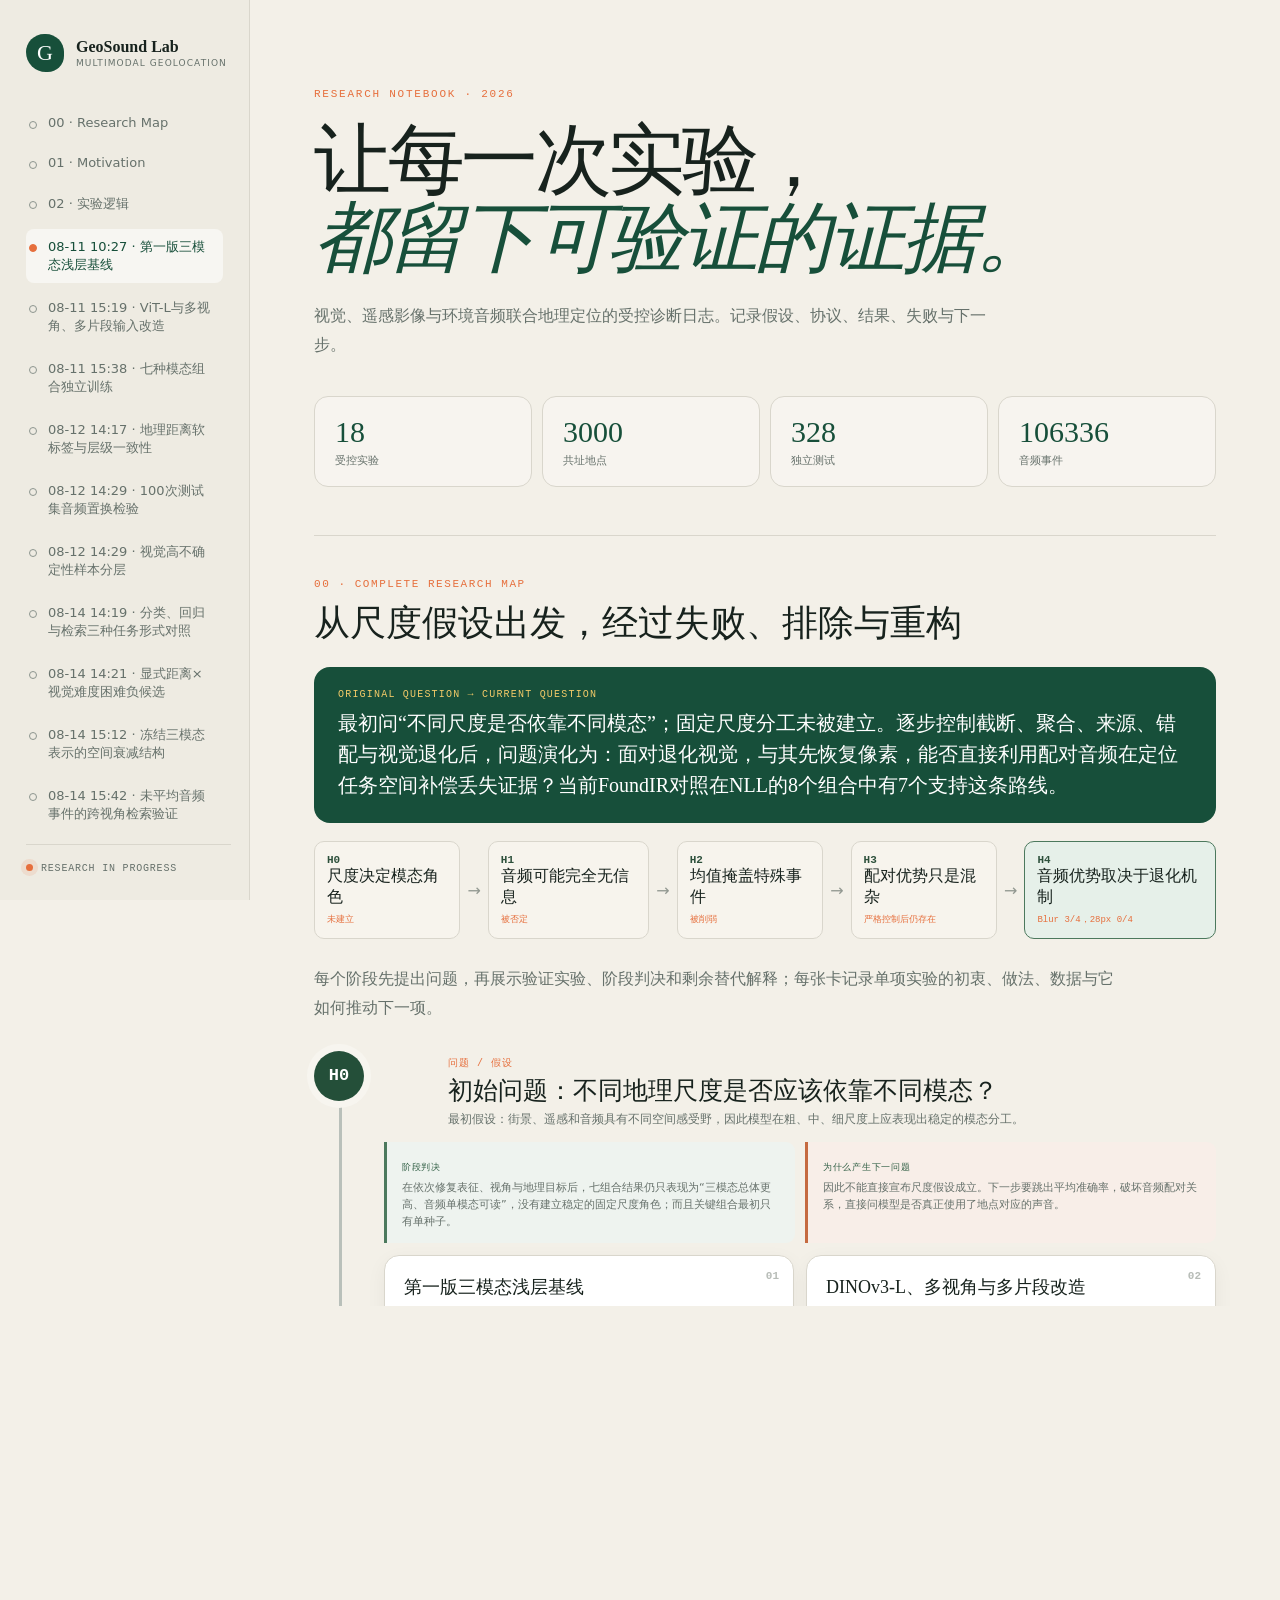
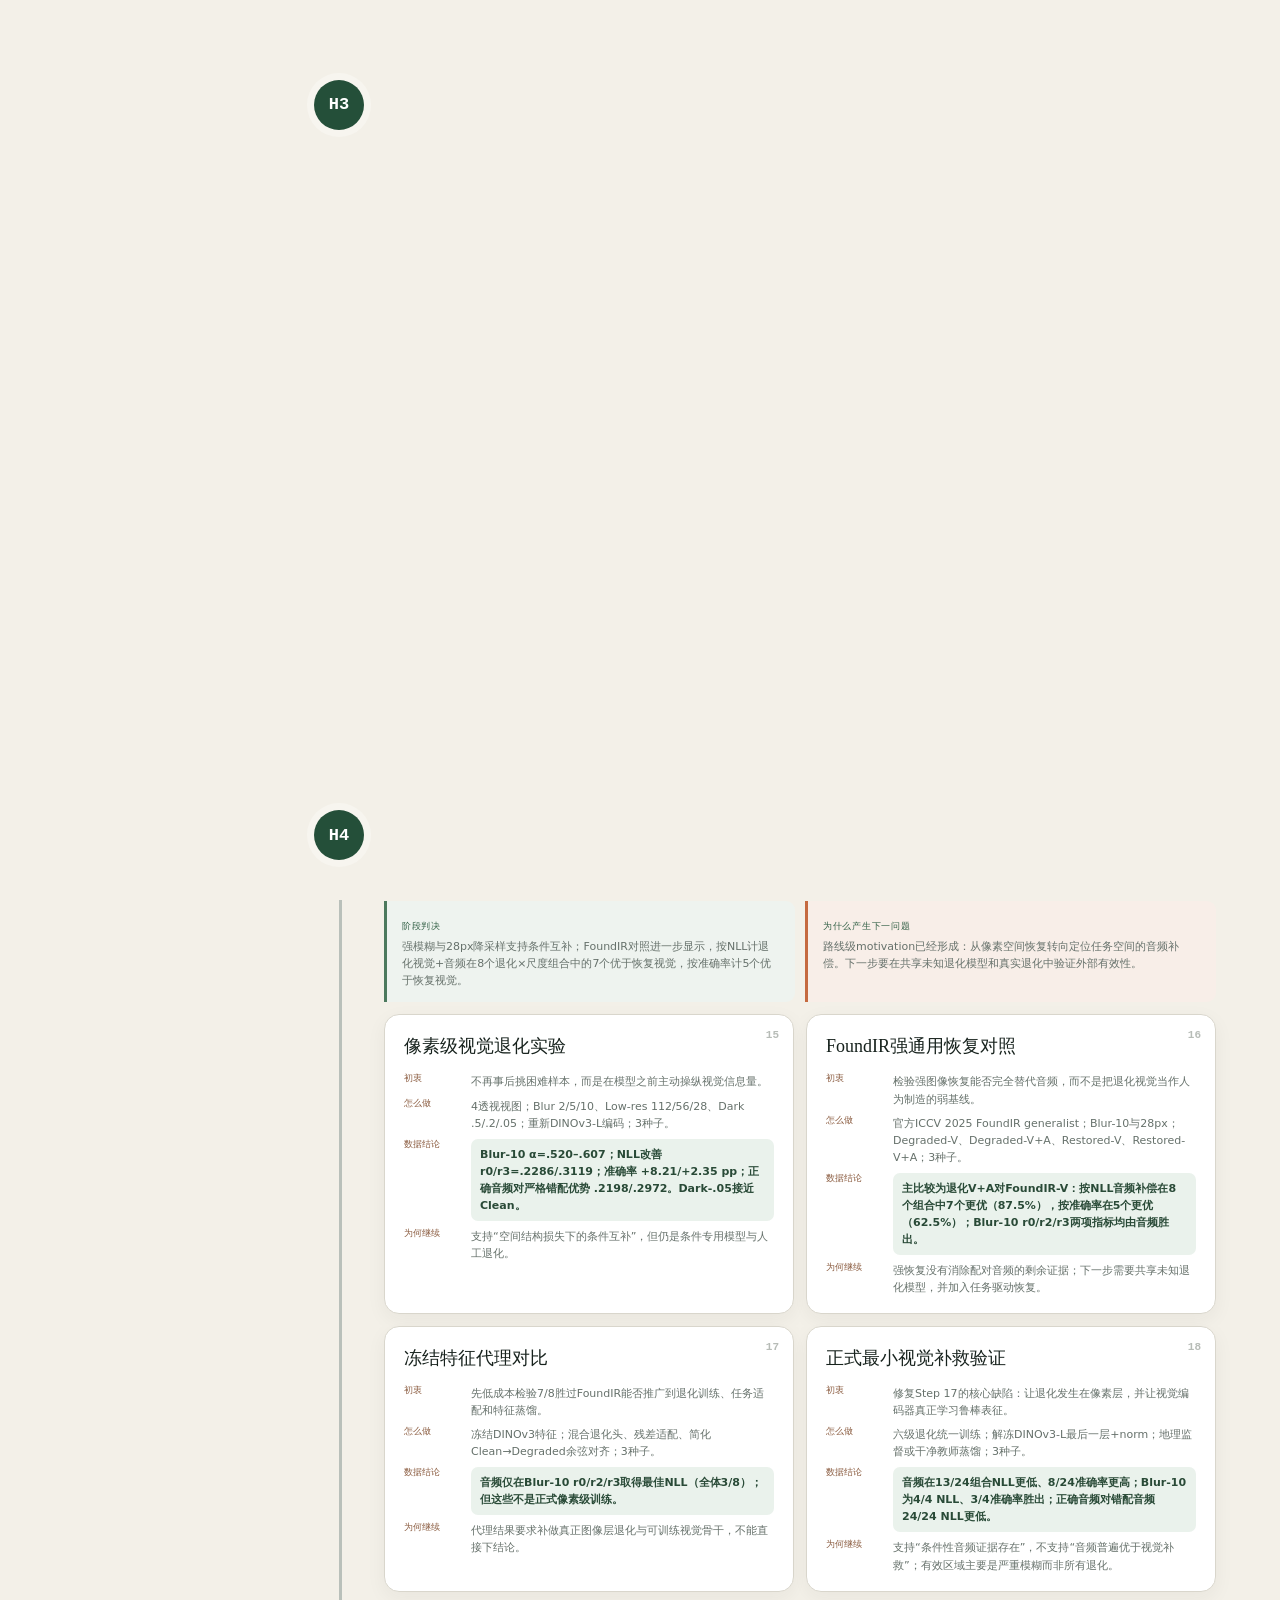
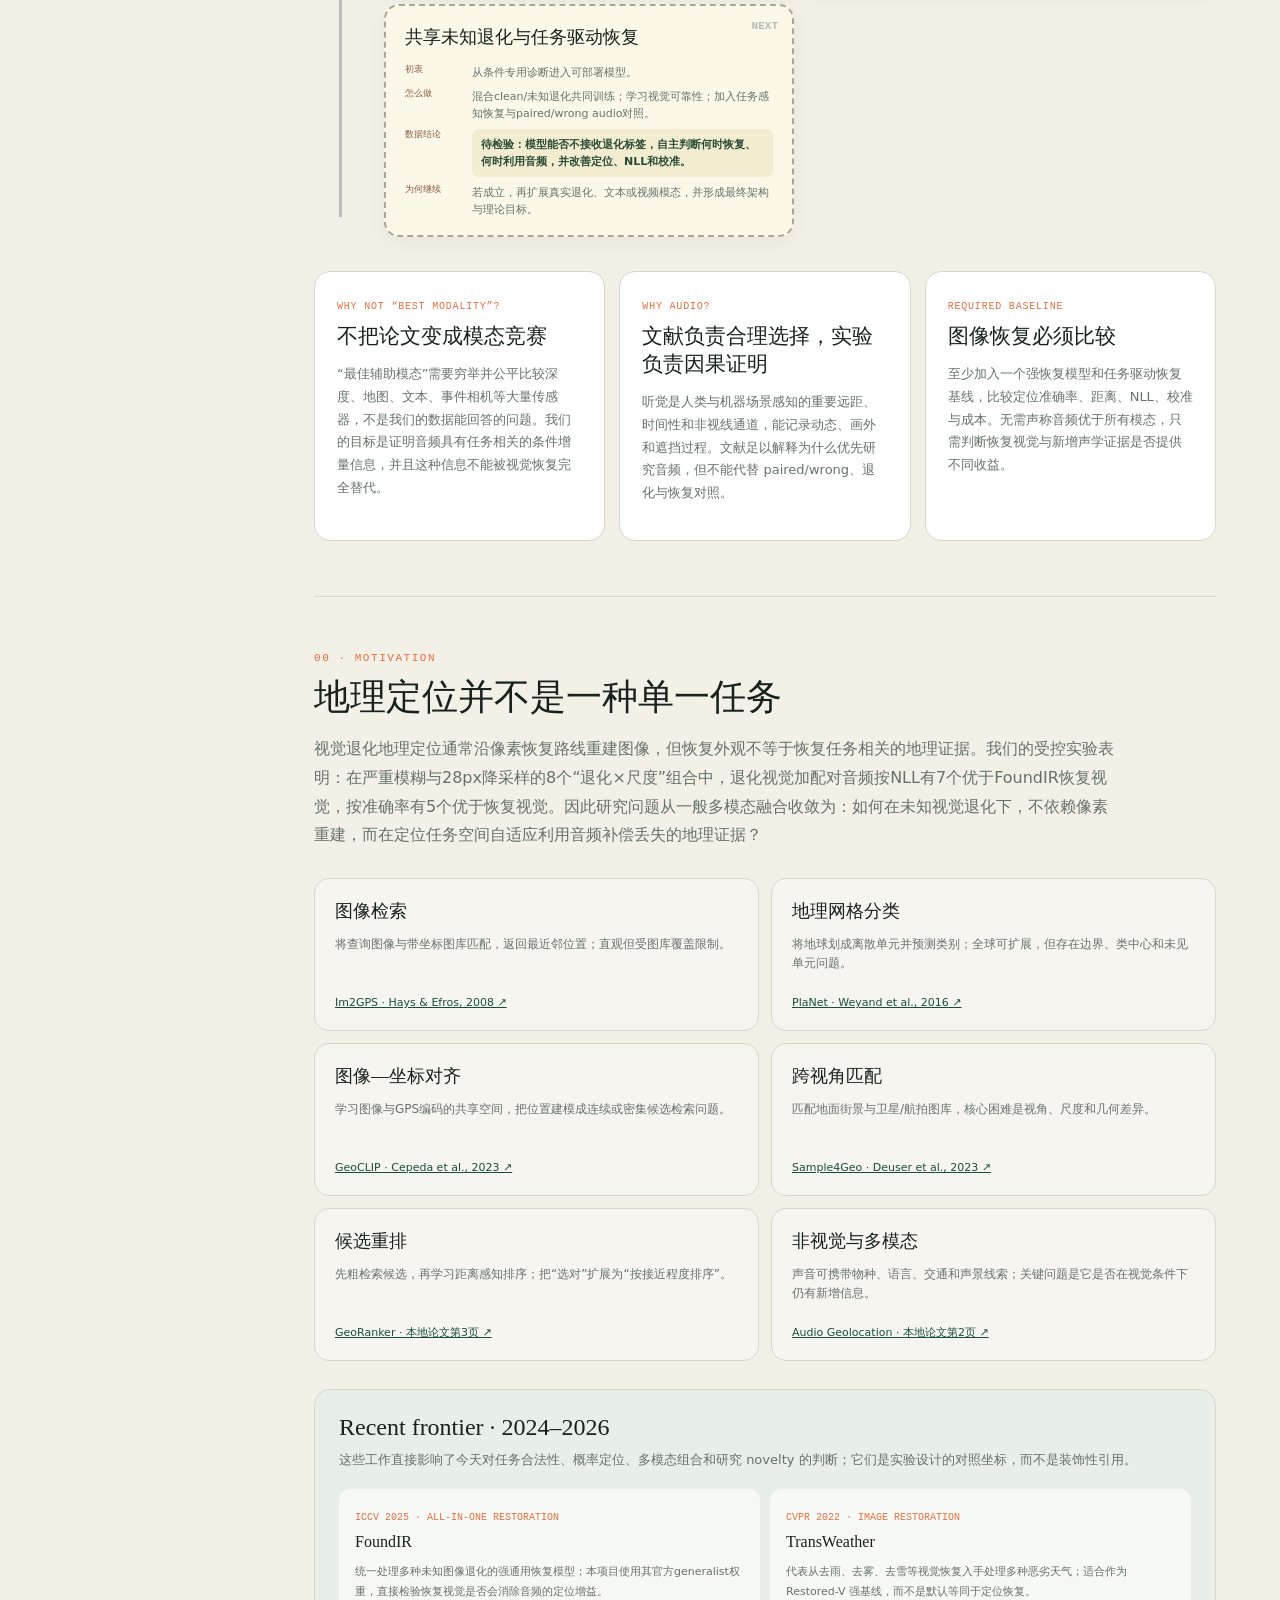
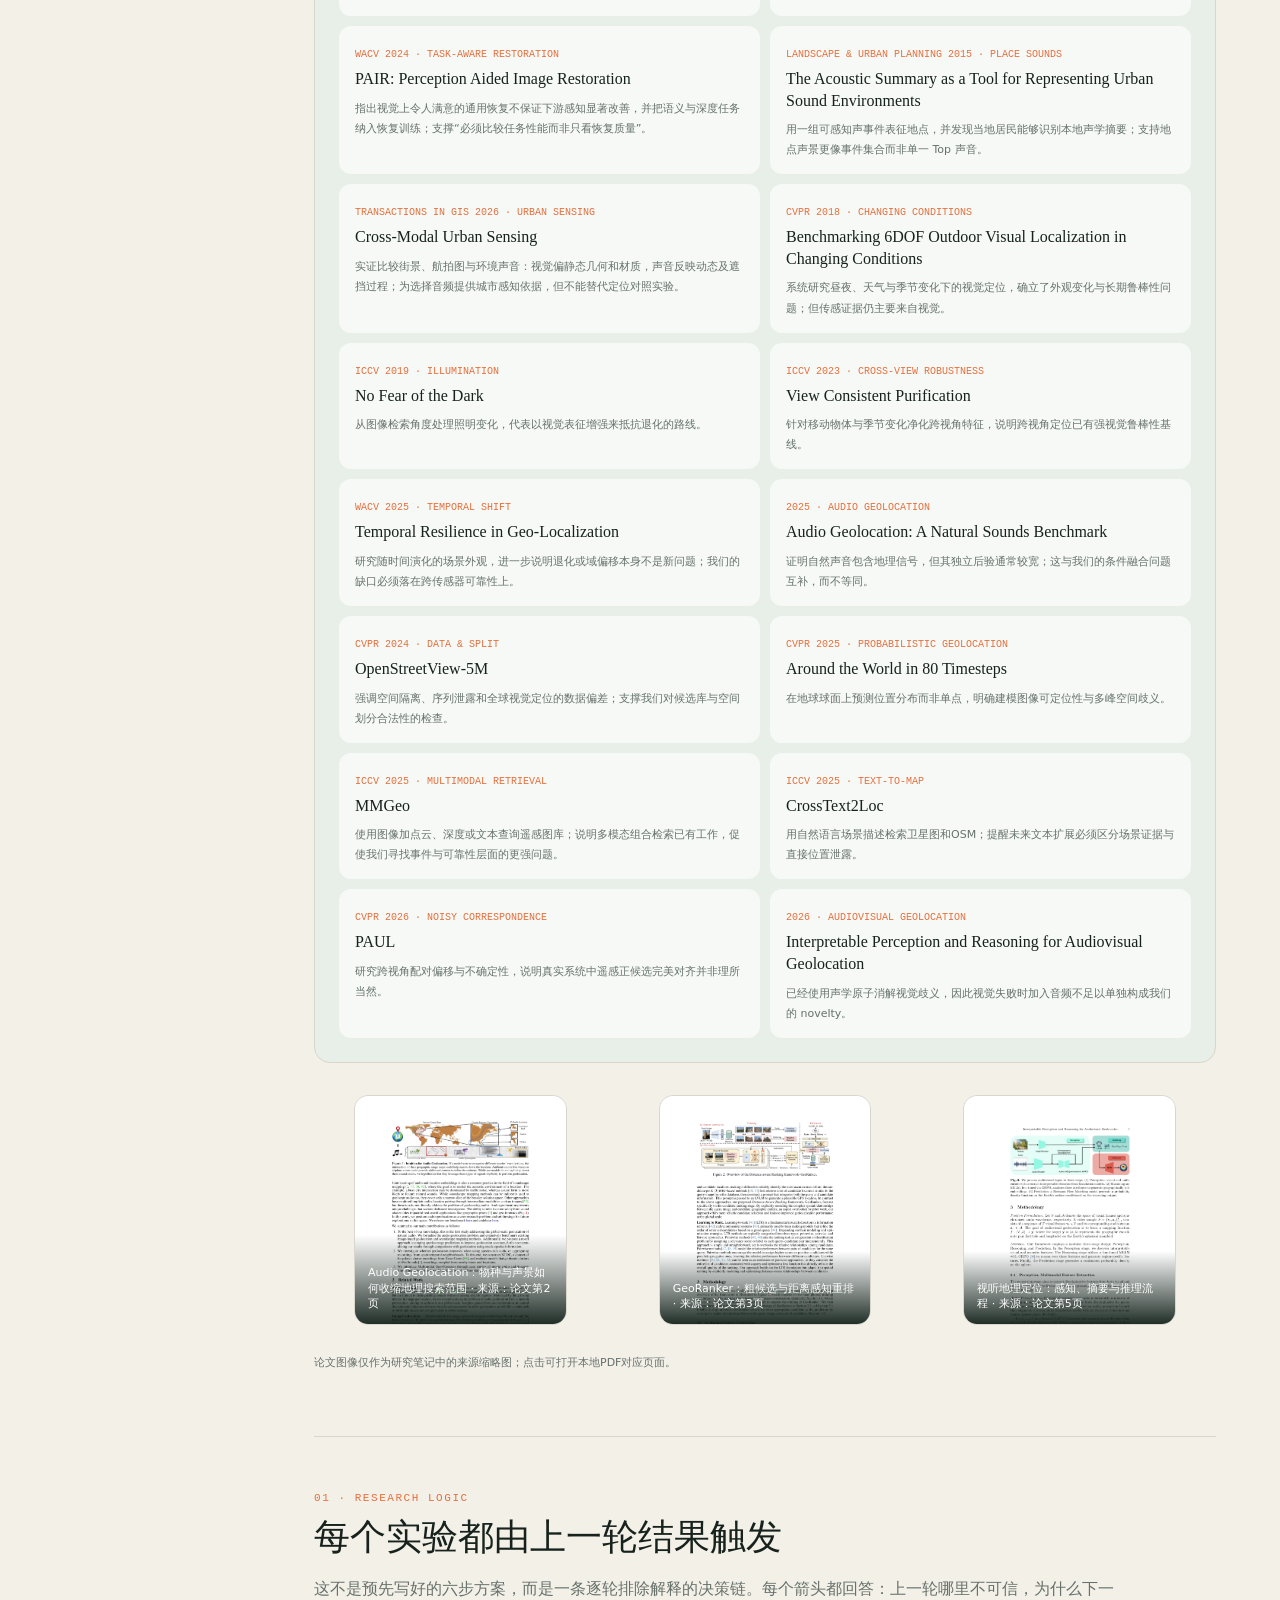
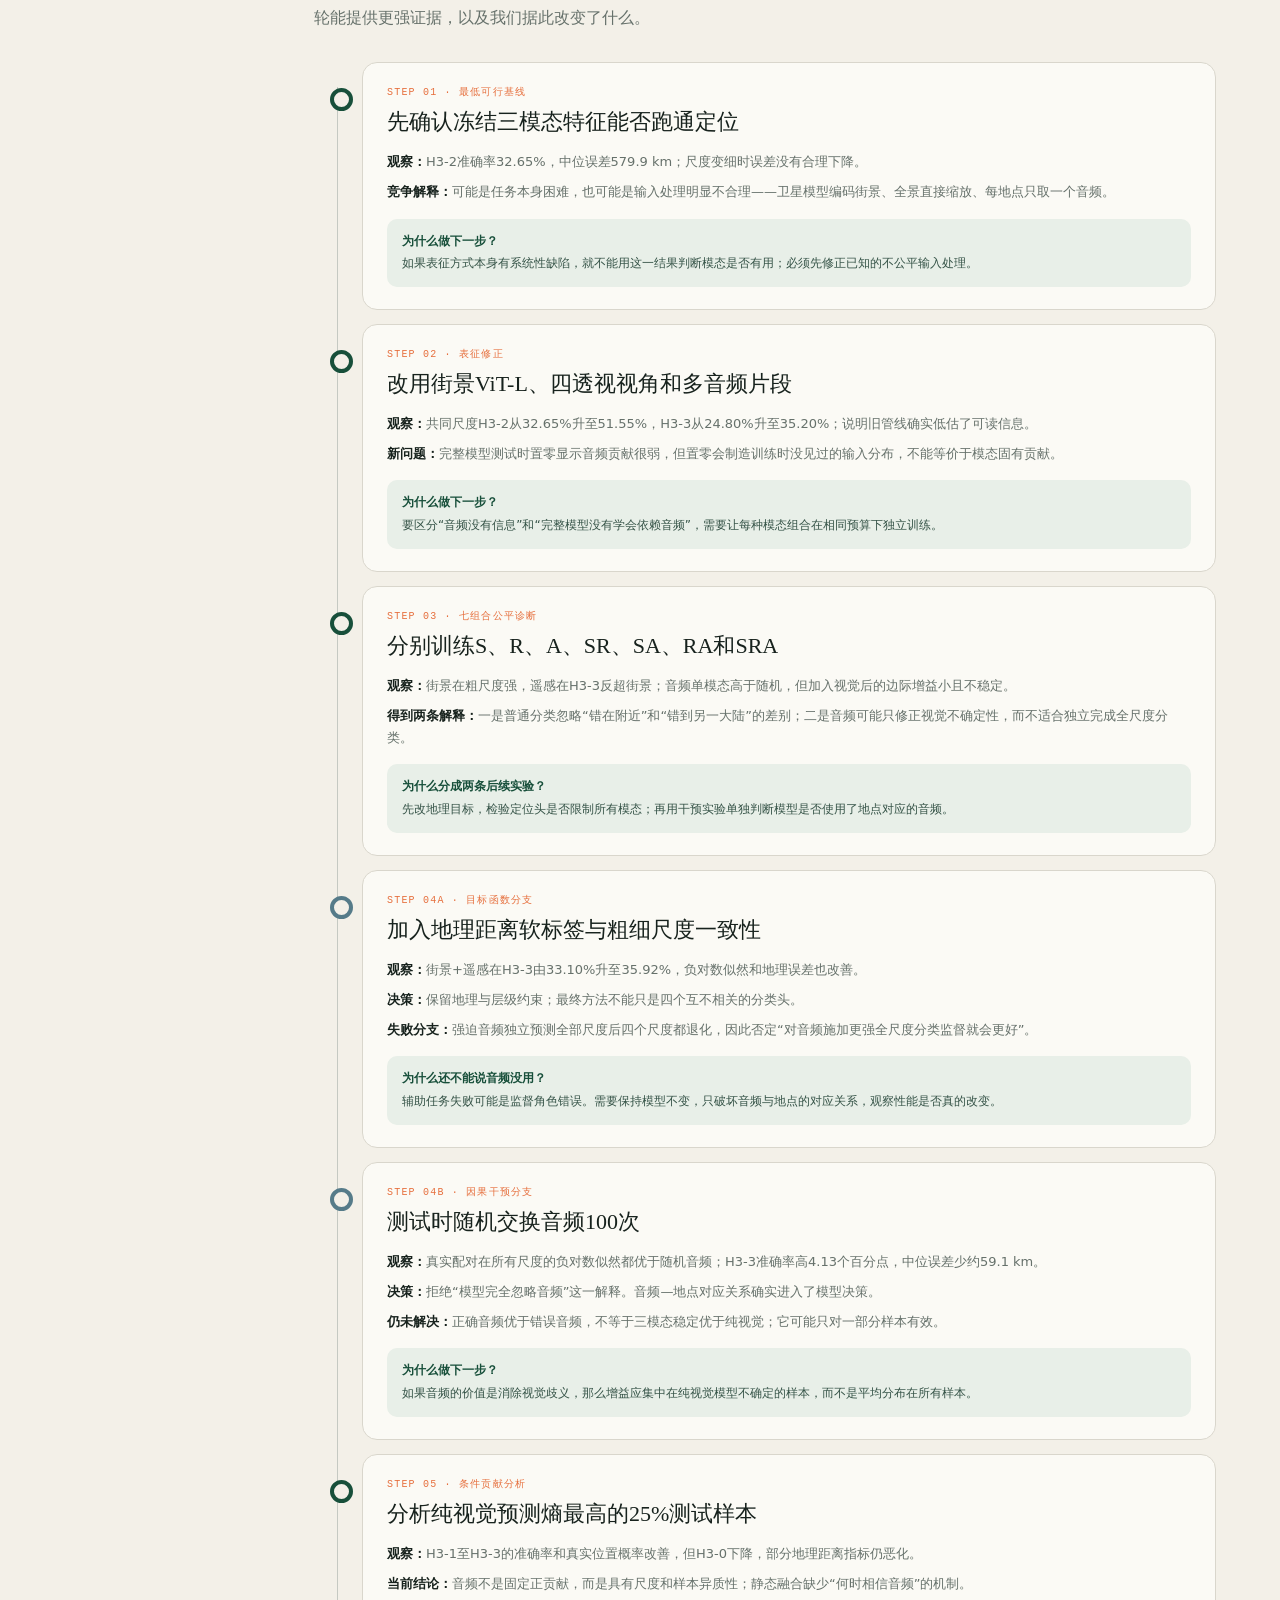
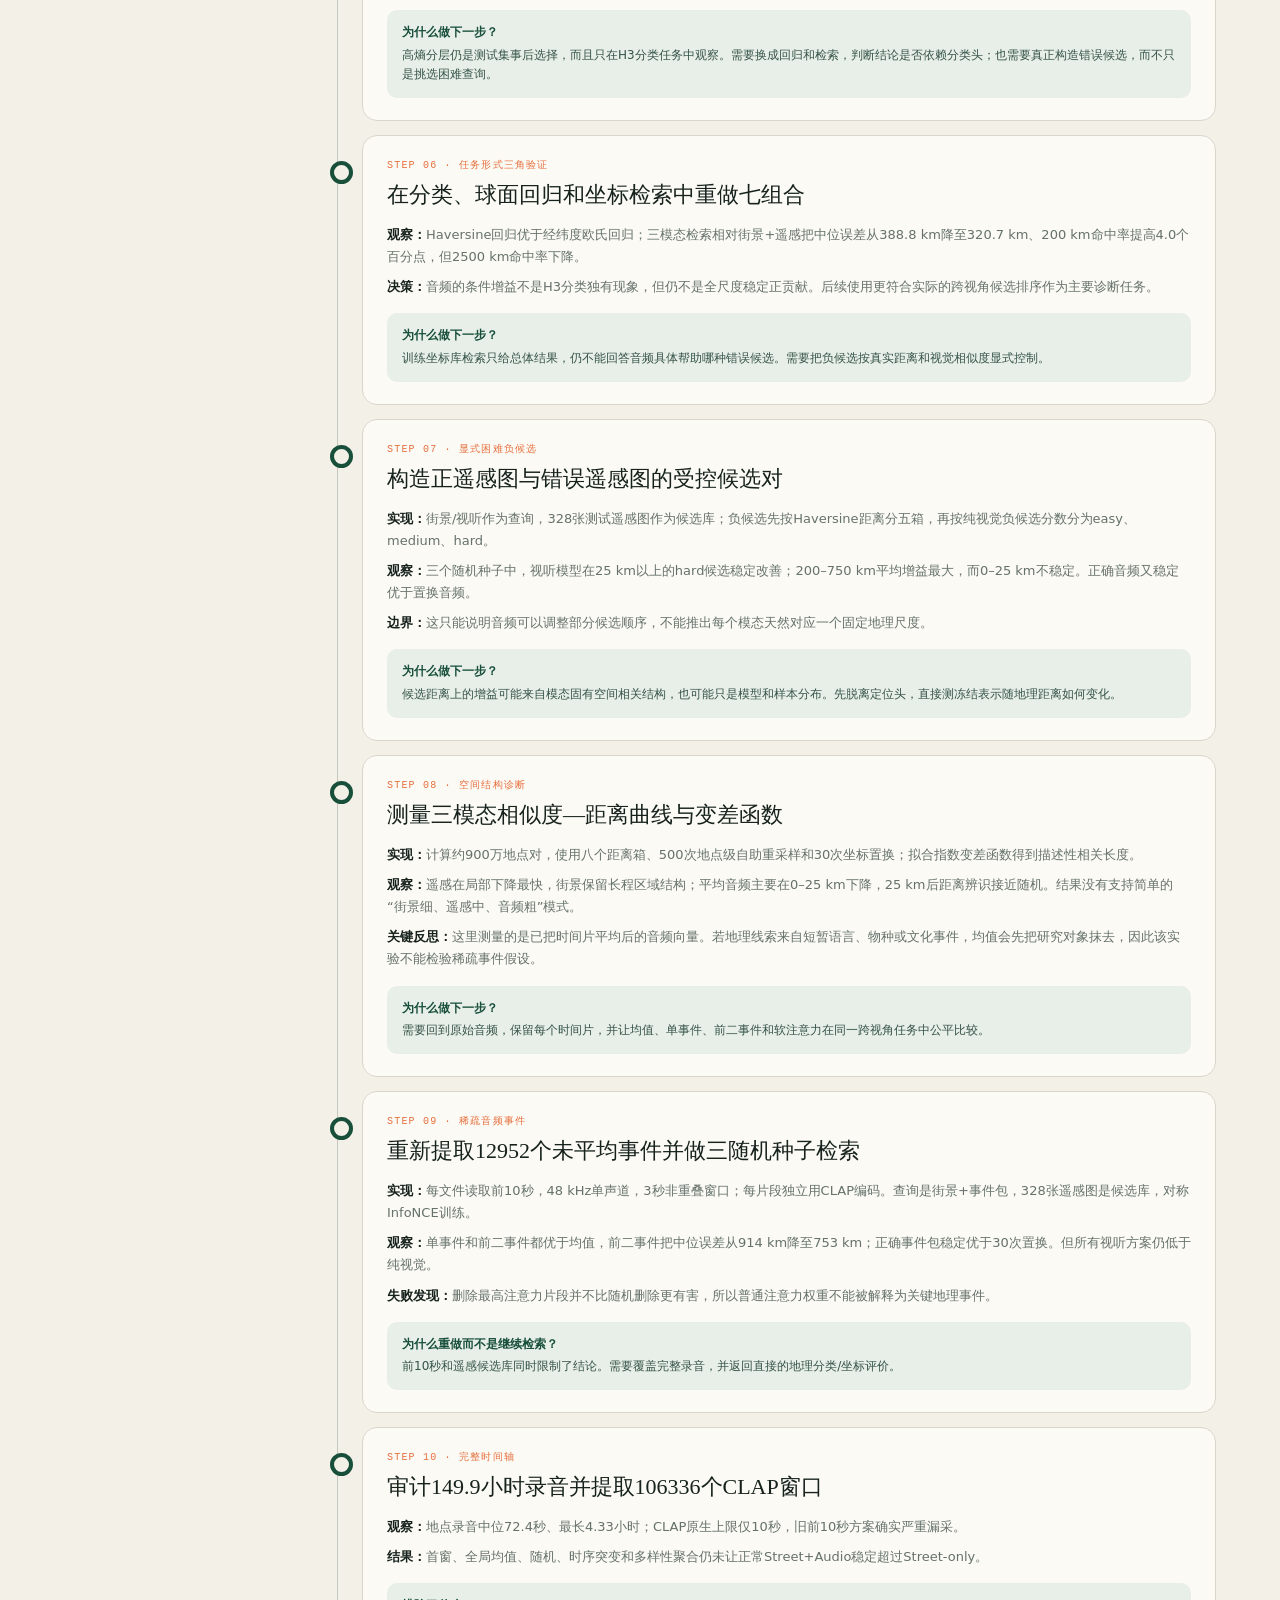
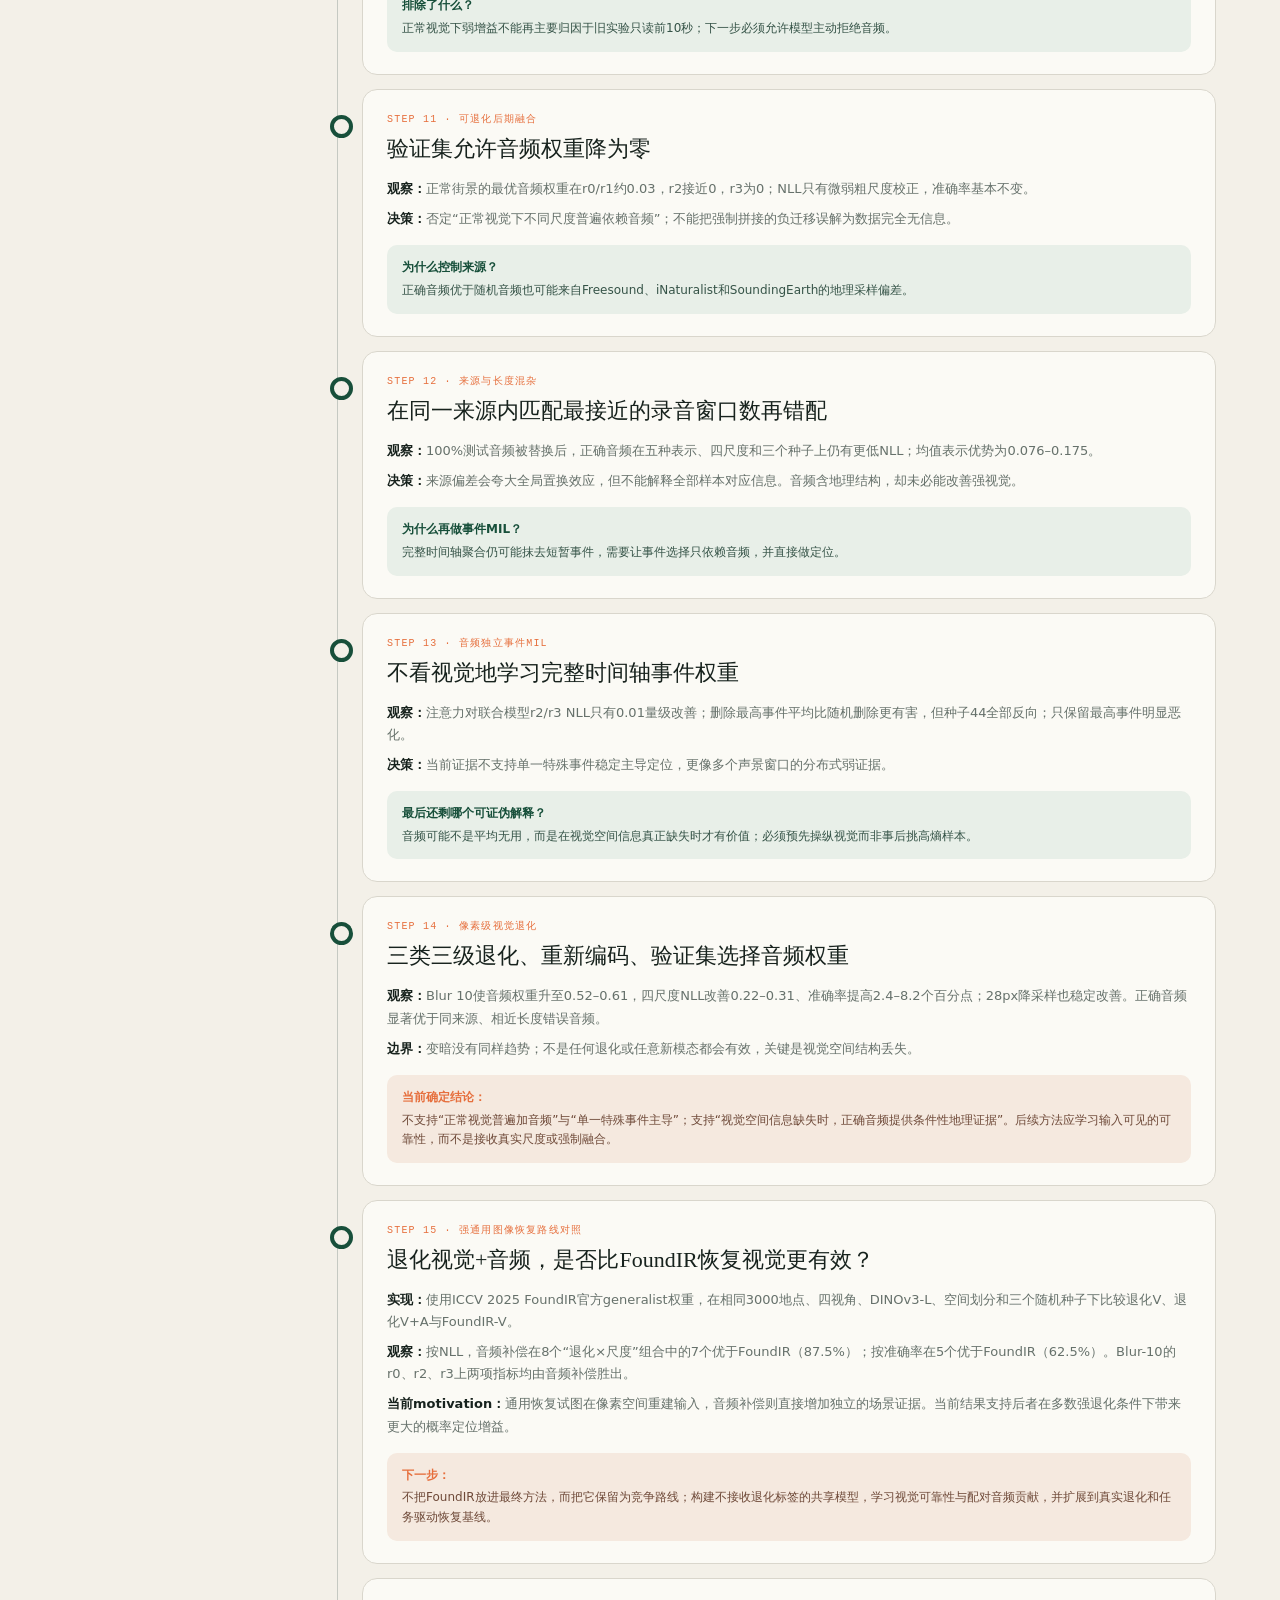
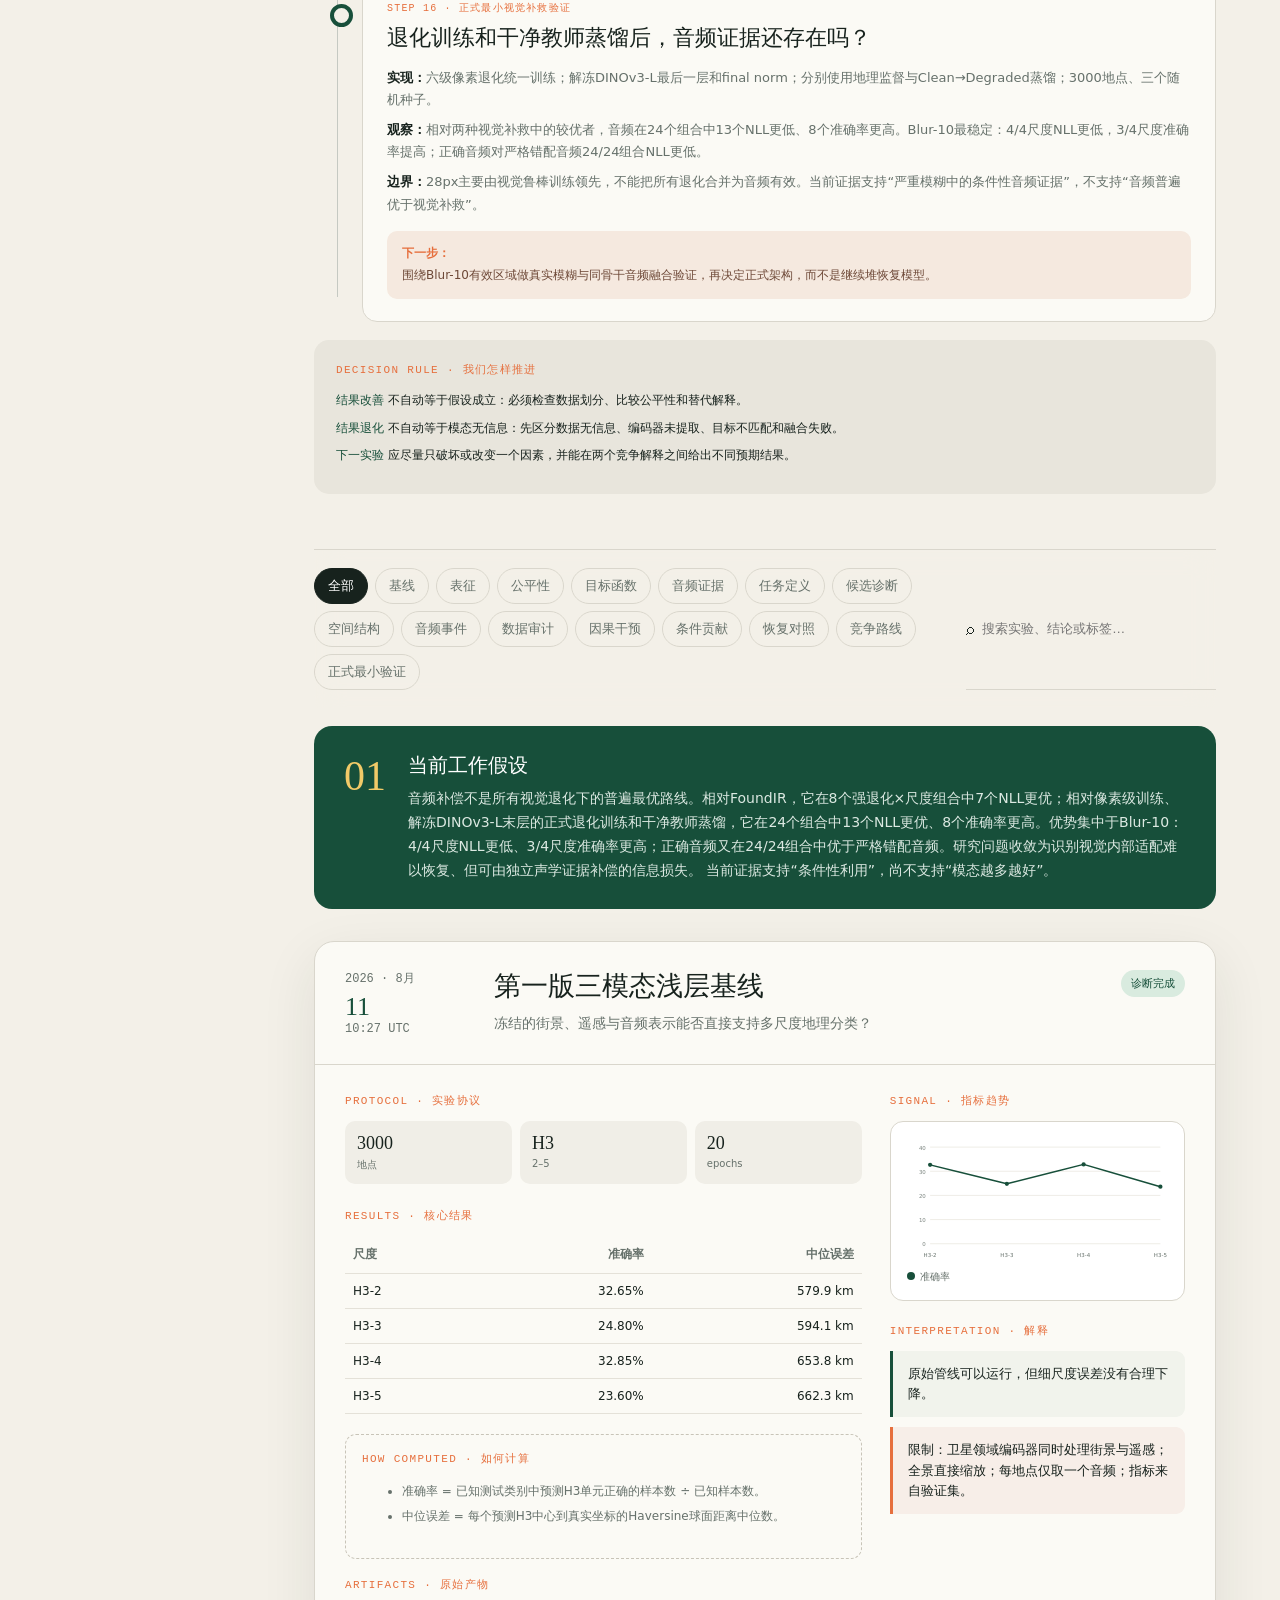
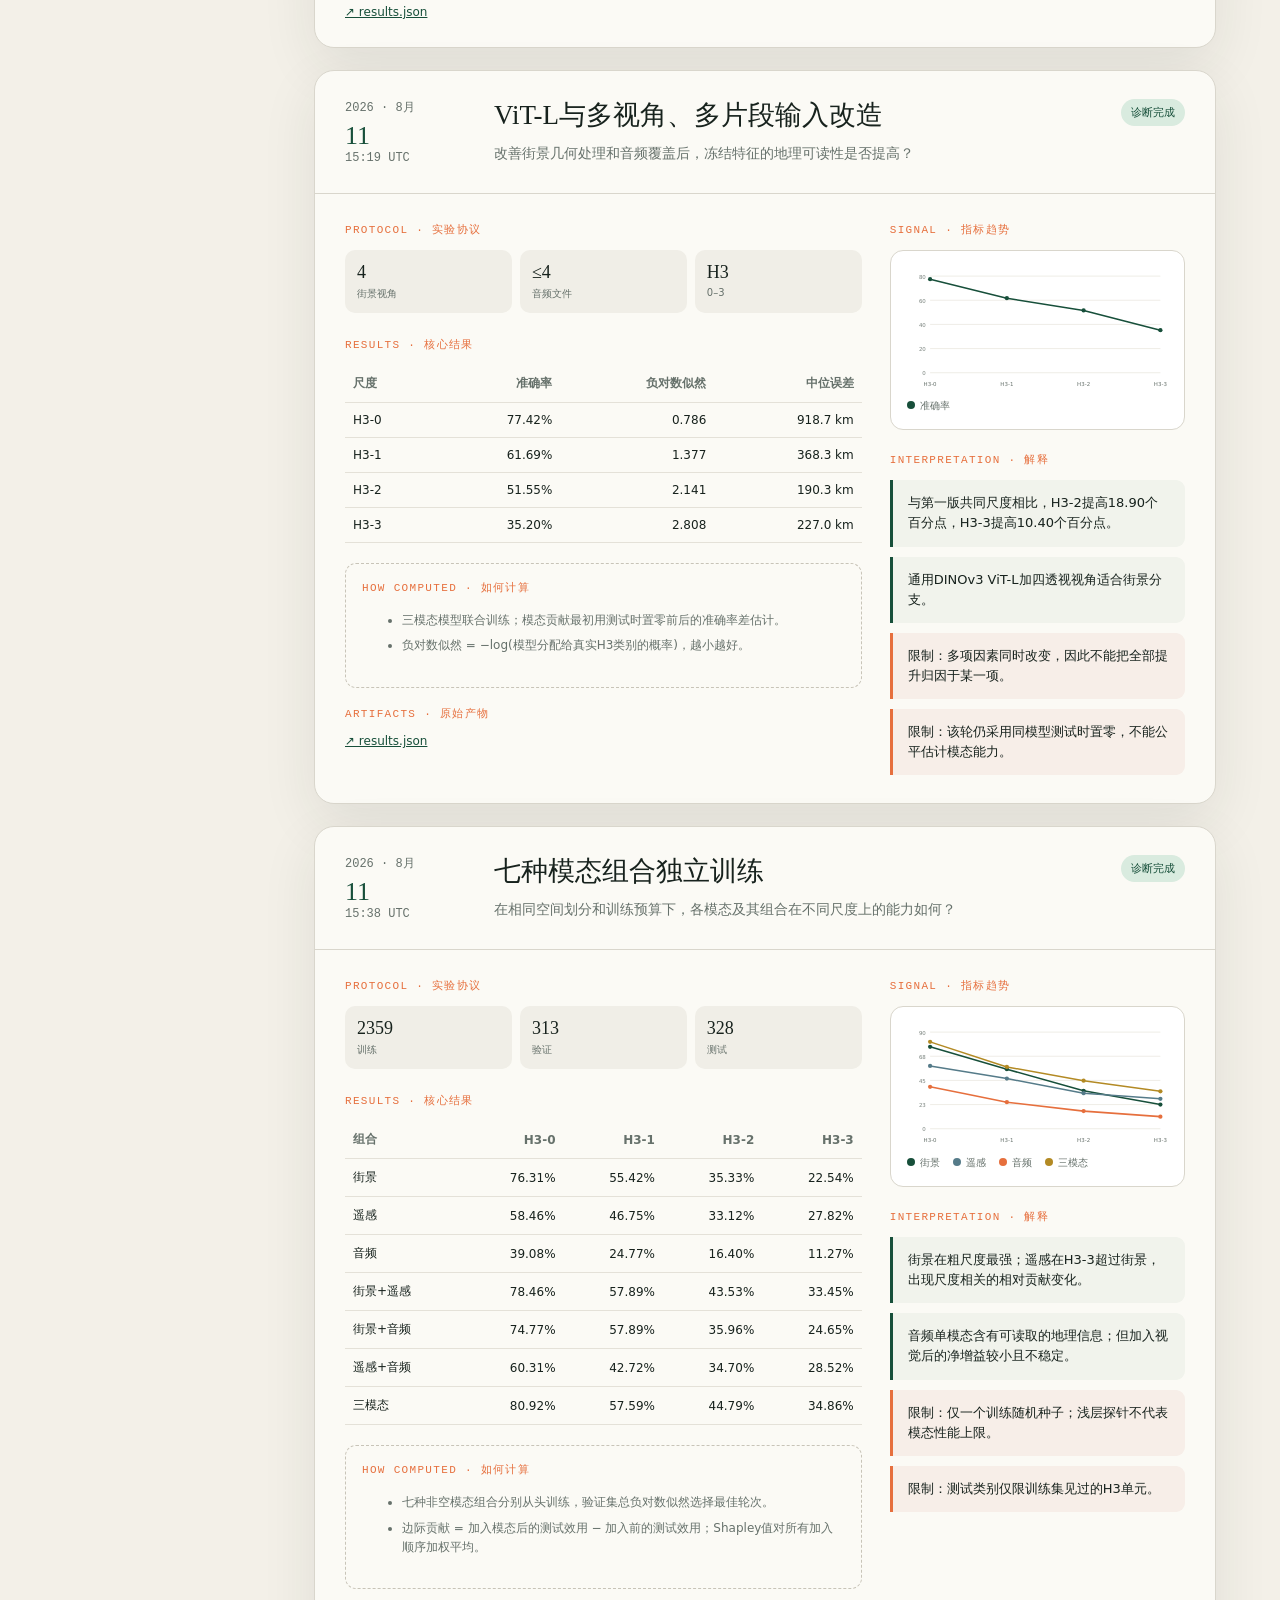
==== index.html @ e6928036 "Publish visual-audio geolocation experiment log" ====
<!doctype html>
<html lang="zh-CN">
<head>
  <meta charset="utf-8">
  <meta name="viewport" content="width=device-width,initial-scale=1">
  <meta name="description" content="视觉、遥感与音频联合地理定位实验日志">
  <title>GeoSound Lab · 实验日志</title>
  <link rel="stylesheet" href="styles.css">
  <link rel="stylesheet" href="layout-fixes.css">
</head>
<body>
  <div class="shell">
    <aside class="sidebar">
      <a class="brand" href="#top" aria-label="返回顶部">
        <span class="brand-mark">G</span>
        <span><strong>GeoSound Lab</strong><small>Multimodal Geolocation</small></span>
      </a>
      <nav id="timeline" aria-label="实验时间线"></nav>
      <div class="side-note"><span class="pulse"></span>Research in progress</div>
    </aside>

    <main id="top">
      <header class="hero">
        <div class="eyebrow">RESEARCH NOTEBOOK · 2026</div>
        <h1>让每一次实验，<br><em>都留下可验证的证据。</em></h1>
        <p>视觉、遥感影像与环境音频联合地理定位的受控诊断日志。记录假设、协议、结果、失败与下一步。</p>
        <div id="summary" class="summary-grid"></div>
      </header>

      <section id="motivation" class="chapter"><div class="chapter-kicker">00 · MOTIVATION</div><h2>地理定位并不是一种单一任务</h2><p class="chapter-intro">视觉退化地理定位通常沿像素恢复路线重建图像，但恢复外观不等于恢复任务相关的地理证据。我们的受控实验表明：在严重模糊与28px降采样的8个“退化×尺度”组合中，退化视觉加配对音频按NLL有7个优于FoundIR恢复视觉，按准确率有5个优于恢复视觉。因此研究问题从一般多模态融合收敛为：如何在未知视觉退化下，不依赖像素重建，而在定位任务空间自适应利用音频补偿丢失的地理证据？</p><div class="method-grid"><article class="method-card"><b>图像检索</b><p>将查询图像与带坐标图库匹配，返回最近邻位置；直观但受图库覆盖限制。</p><a href="https://graphics.cs.cmu.edu/projects/im2gps/" target="_blank">Im2GPS · Hays &amp; Efros, 2008 ↗</a></article><article class="method-card"><b>地理网格分类</b><p>将地球划成离散单元并预测类别；全球可扩展，但存在边界、类中心和未见单元问题。</p><a href="https://arxiv.org/abs/1602.05314" target="_blank">PlaNet · Weyand et al., 2016 ↗</a></article><article class="method-card"><b>图像—坐标对齐</b><p>学习图像与GPS编码的共享空间，把位置建模成连续或密集候选检索问题。</p><a href="https://arxiv.org/abs/2309.16020" target="_blank">GeoCLIP · Cepeda et al., 2023 ↗</a></article><article class="method-card"><b>跨视角匹配</b><p>匹配地面街景与卫星/航拍图库，核心困难是视角、尺度和几何差异。</p><a href="https://arxiv.org/abs/2303.11851" target="_blank">Sample4Geo · Deuser et al., 2023 ↗</a></article><article class="method-card"><b>候选重排</b><p>先粗检索候选，再学习距离感知排序；把“选对”扩展为“按接近程度排序”。</p><a href="Paper/GeoRanker- Distance-Aware Ranking for Worldwide Image Geolocalization.pdf#page=3" target="_blank">GeoRanker · 本地论文第3页 ↗</a></article><article class="method-card"><b>非视觉与多模态</b><p>声音可携带物种、语言、交通和声景线索；关键问题是它是否在视觉条件下仍有新增信息。</p><a href="Paper/Audio Geolocation A Natural Sounds Benchmark.pdf#page=2" target="_blank">Audio Geolocation · 本地论文第2页 ↗</a></article></div>
<div class="paper-strip"><figure class="paper-shot"><a href="Paper/Audio Geolocation A Natural Sounds Benchmark.pdf#page=2" target="_blank"><img src="assets/papers/audio_geo_p2.png" alt="Audio Geolocation论文第2页"></a><figcaption>Audio Geolocation：物种与声景如何收缩地理搜索范围 · 来源：论文第2页</figcaption></figure><figure class="paper-shot"><a href="Paper/GeoRanker- Distance-Aware Ranking for Worldwide Image Geolocalization.pdf#page=3" target="_blank"><img src="assets/papers/georanker_p3.png" alt="GeoRanker论文第3页"></a><figcaption>GeoRanker：粗候选与距离感知重排 · 来源：论文第3页</figcaption></figure><figure class="paper-shot"><a href="Paper/Interpretable Perception and Reasoning for Audiovisual Geolocation.pdf#page=5" target="_blank"><img src="assets/papers/avgeo_p5.png" alt="视听地理定位论文第5页"></a><figcaption>视听地理定位：感知、摘要与推理流程 · 来源：论文第5页</figcaption></figure></div><p class="footer-note">论文图像仅作为研究笔记中的来源缩略图；点击可打开本地PDF对应页面。</p></section>
      <section id="logic" class="chapter"><div class="chapter-kicker">01 · RESEARCH LOGIC</div><h2>每个实验都由上一轮结果触发</h2><p class="chapter-intro">这不是预先写好的六步方案，而是一条逐轮排除解释的决策链。每个箭头都回答：上一轮哪里不可信，为什么下一轮能提供更强证据，以及我们据此改变了什么。</p><div class="decision-chain"><article class="decision-node"><div class="decision-meta">STEP 01 · 最低可行基线</div><h3>先确认冻结三模态特征能否跑通定位</h3><p><b>观察：</b>H3-2准确率32.65%，中位误差579.9 km；尺度变细时误差没有合理下降。</p><p><b>竞争解释：</b>可能是任务本身困难，也可能是输入处理明显不合理——卫星模型编码街景、全景直接缩放、每地点只取一个音频。</p><div class="transition"><strong>为什么做下一步？</strong> 如果表征方式本身有系统性缺陷，就不能用这一结果判断模态是否有用；必须先修正已知的不公平输入处理。</div></article><article class="decision-node"><div class="decision-meta">STEP 02 · 表征修正</div><h3>改用街景ViT-L、四透视视角和多音频片段</h3><p><b>观察：</b>共同尺度H3-2从32.65%升至51.55%，H3-3从24.80%升至35.20%；说明旧管线确实低估了可读信息。</p><p><b>新问题：</b>完整模型测试时置零显示音频贡献很弱，但置零会制造训练时没见过的输入分布，不能等价于模态固有贡献。</p><div class="transition"><strong>为什么做下一步？</strong> 要区分“音频没有信息”和“完整模型没有学会依赖音频”，需要让每种模态组合在相同预算下独立训练。</div></article><article class="decision-node"><div class="decision-meta">STEP 03 · 七组合公平诊断</div><h3>分别训练S、R、A、SR、SA、RA和SRA</h3><p><b>观察：</b>街景在粗尺度强，遥感在H3-3反超街景；音频单模态高于随机，但加入视觉后的边际增益小且不稳定。</p><p><b>得到两条解释：</b>一是普通分类忽略“错在附近”和“错到另一大陆”的差别；二是音频可能只修正视觉不确定性，而不适合独立完成全尺度分类。</p><div class="transition"><strong>为什么分成两条后续实验？</strong> 先改地理目标，检验定位头是否限制所有模态；再用干预实验单独判断模型是否使用了地点对应的音频。</div></article><article class="decision-node branch"><div class="decision-meta">STEP 04A · 目标函数分支</div><h3>加入地理距离软标签与粗细尺度一致性</h3><p><b>观察：</b>街景+遥感在H3-3由33.10%升至35.92%，负对数似然和地理误差也改善。</p><p><b>决策：</b>保留地理与层级约束；最终方法不能只是四个互不相关的分类头。</p><p><b>失败分支：</b>强迫音频独立预测全部尺度后四个尺度都退化，因此否定“对音频施加更强全尺度分类监督就会更好”。</p><div class="transition"><strong>为什么还不能说音频没用？</strong> 辅助任务失败可能是监督角色错误。需要保持模型不变，只破坏音频与地点的对应关系，观察性能是否真的改变。</div></article><article class="decision-node branch"><div class="decision-meta">STEP 04B · 因果干预分支</div><h3>测试时随机交换音频100次</h3><p><b>观察：</b>真实配对在所有尺度的负对数似然都优于随机音频；H3-3准确率高4.13个百分点，中位误差少约59.1 km。</p><p><b>决策：</b>拒绝“模型完全忽略音频”这一解释。音频—地点对应关系确实进入了模型决策。</p><p><b>仍未解决：</b>正确音频优于错误音频，不等于三模态稳定优于纯视觉；它可能只对一部分样本有效。</p><div class="transition"><strong>为什么做下一步？</strong> 如果音频的价值是消除视觉歧义，那么增益应集中在纯视觉模型不确定的样本，而不是平均分布在所有样本。</div></article><article class="decision-node"><div class="decision-meta">STEP 05 · 条件贡献分析</div><h3>分析纯视觉预测熵最高的25%测试样本</h3><p><b>观察：</b>H3-1至H3-3的准确率和真实位置概率改善，但H3-0下降，部分地理距离指标仍恶化。</p><p><b>当前结论：</b>音频不是固定正贡献，而是具有尺度和样本异质性；静态融合缺少“何时相信音频”的机制。</p>
<div class="transition"><strong>为什么做下一步？</strong> 高熵分层仍是测试集事后选择，而且只在H3分类任务中观察。需要换成回归和检索，判断结论是否依赖分类头；也需要真正构造错误候选，而不只是挑选困难查询。</div></article>
<article class="decision-node"><div class="decision-meta">STEP 06 · 任务形式三角验证</div><h3>在分类、球面回归和坐标检索中重做七组合</h3><p><b>观察：</b>Haversine回归优于经纬度欧氏回归；三模态检索相对街景+遥感把中位误差从388.8 km降至320.7 km、200 km命中率提高4.0个百分点，但2500 km命中率下降。</p><p><b>决策：</b>音频的条件增益不是H3分类独有现象，但仍不是全尺度稳定正贡献。后续使用更符合实际的跨视角候选排序作为主要诊断任务。</p><div class="transition"><strong>为什么做下一步？</strong> 训练坐标库检索只给总体结果，仍不能回答音频具体帮助哪种错误候选。需要把负候选按真实距离和视觉相似度显式控制。</div></article>
<article class="decision-node"><div class="decision-meta">STEP 07 · 显式困难负候选</div><h3>构造正遥感图与错误遥感图的受控候选对</h3><p><b>实现：</b>街景/视听作为查询，328张测试遥感图作为候选库；负候选先按Haversine距离分五箱，再按纯视觉负候选分数分为easy、medium、hard。</p><p><b>观察：</b>三个随机种子中，视听模型在25 km以上的hard候选稳定改善；200–750 km平均增益最大，而0–25 km不稳定。正确音频又稳定优于置换音频。</p><p><b>边界：</b>这只能说明音频可以调整部分候选顺序，不能推出每个模态天然对应一个固定地理尺度。</p><div class="transition"><strong>为什么做下一步？</strong> 候选距离上的增益可能来自模态固有空间相关结构，也可能只是模型和样本分布。先脱离定位头，直接测冻结表示随地理距离如何变化。</div></article>
<article class="decision-node"><div class="decision-meta">STEP 08 · 空间结构诊断</div><h3>测量三模态相似度—距离曲线与变差函数</h3><p><b>实现：</b>计算约900万地点对，使用八个距离箱、500次地点级自助重采样和30次坐标置换；拟合指数变差函数得到描述性相关长度。</p><p><b>观察：</b>遥感在局部下降最快，街景保留长程区域结构；平均音频主要在0–25 km下降，25 km后距离辨识接近随机。结果没有支持简单的“街景细、遥感中、音频粗”模式。</p><p><b>关键反思：</b>这里测量的是已把时间片平均后的音频向量。若地理线索来自短暂语言、物种或文化事件，均值会先把研究对象抹去，因此该实验不能检验稀疏事件假设。</p><div class="transition"><strong>为什么做下一步？</strong> 需要回到原始音频，保留每个时间片，并让均值、单事件、前二事件和软注意力在同一跨视角任务中公平比较。</div></article>
<article class="decision-node"><div class="decision-meta">STEP 09 · 稀疏音频事件</div><h3>重新提取12952个未平均事件并做三随机种子检索</h3><p><b>实现：</b>每文件读取前10秒，48 kHz单声道，3秒非重叠窗口；每片段独立用CLAP编码。查询是街景+事件包，328张遥感图是候选库，对称InfoNCE训练。</p><p><b>观察：</b>单事件和前二事件都优于均值，前二事件把中位误差从914 km降至753 km；正确事件包稳定优于30次置换。但所有视听方案仍低于纯视觉。</p><p><b>失败发现：</b>删除最高注意力片段并不比随机删除更有害，所以普通注意力权重不能被解释为关键地理事件。</p><div class="transition"><strong>为什么重做而不是继续检索？</strong> 前10秒和遥感候选库同时限制了结论。需要覆盖完整录音，并返回直接的地理分类/坐标评价。</div></article>
<article class="decision-node"><div class="decision-meta">STEP 10 · 完整时间轴</div><h3>审计149.9小时录音并提取106336个CLAP窗口</h3><p><b>观察：</b>地点录音中位72.4秒、最长4.33小时；CLAP原生上限仅10秒，旧前10秒方案确实严重漏采。</p><p><b>结果：</b>首窗、全局均值、随机、时序突变和多样性聚合仍未让正常Street+Audio稳定超过Street-only。</p><div class="transition"><strong>排除了什么？</strong> 正常视觉下弱增益不能再主要归因于旧实验只读前10秒；下一步必须允许模型主动拒绝音频。</div></article>
<article class="decision-node"><div class="decision-meta">STEP 11 · 可退化后期融合</div><h3>验证集允许音频权重降为零</h3><p><b>观察：</b>正常街景的最优音频权重在r0/r1约0.03，r2接近0，r3为0；NLL只有微弱粗尺度校正，准确率基本不变。</p><p><b>决策：</b>否定“正常视觉下不同尺度普遍依赖音频”；不能把强制拼接的负迁移误解为数据完全无信息。</p><div class="transition"><strong>为什么控制来源？</strong> 正确音频优于随机音频也可能来自Freesound、iNaturalist和SoundingEarth的地理采样偏差。</div></article>
<article class="decision-node"><div class="decision-meta">STEP 12 · 来源与长度混杂</div><h3>在同一来源内匹配最接近的录音窗口数再错配</h3><p><b>观察：</b>100%测试音频被替换后，正确音频在五种表示、四尺度和三个种子上仍有更低NLL；均值表示优势为0.076–0.175。</p><p><b>决策：</b>来源偏差会夸大全局置换效应，但不能解释全部样本对应信息。音频含地理结构，却未必能改善强视觉。</p><div class="transition"><strong>为什么再做事件MIL？</strong> 完整时间轴聚合仍可能抹去短暂事件，需要让事件选择只依赖音频，并直接做定位。</div></article>
<article class="decision-node"><div class="decision-meta">STEP 13 · 音频独立事件MIL</div><h3>不看视觉地学习完整时间轴事件权重</h3><p><b>观察：</b>注意力对联合模型r2/r3 NLL只有0.01量级改善；删除最高事件平均比随机删除更有害，但种子44全部反向；只保留最高事件明显恶化。</p><p><b>决策：</b>当前证据不支持单一特殊事件稳定主导定位，更像多个声景窗口的分布式弱证据。</p><div class="transition"><strong>最后还剩哪个可证伪解释？</strong> 音频可能不是平均无用，而是在视觉空间信息真正缺失时才有价值；必须预先操纵视觉而非事后挑高熵样本。</div></article>
<article class="decision-node"><div class="decision-meta">STEP 14 · 像素级视觉退化</div><h3>三类三级退化、重新编码、验证集选择音频权重</h3><p><b>观察：</b>Blur 10使音频权重升至0.52–0.61，四尺度NLL改善0.22–0.31、准确率提高2.4–8.2个百分点；28px降采样也稳定改善。正确音频显著优于同来源、相近长度错误音频。</p><p><b>边界：</b>变暗没有同样趋势；不是任何退化或任意新模态都会有效，关键是视觉空间结构丢失。</p><div class="transition next"><strong>当前确定结论：</strong>不支持“正常视觉普遍加音频”与“单一特殊事件主导”；支持“视觉空间信息缺失时，正确音频提供条件性地理证据”。后续方法应学习输入可见的可靠性，而不是接收真实尺度或强制融合。</div></article>
<article class="decision-node"><div class="decision-meta">STEP 15 · 强通用图像恢复路线对照</div><h3>退化视觉+音频，是否比FoundIR恢复视觉更有效？</h3><p><b>实现：</b>使用ICCV 2025 FoundIR官方generalist权重，在相同3000地点、四视角、DINOv3-L、空间划分和三个随机种子下比较退化V、退化V+A与FoundIR-V。</p><p><b>观察：</b>按NLL，音频补偿在8个“退化×尺度”组合中的7个优于FoundIR（87.5%）；按准确率在5个优于FoundIR（62.5%）。Blur-10的r0、r2、r3上两项指标均由音频补偿胜出。</p><p><b>当前motivation：</b>通用恢复试图在像素空间重建输入，音频补偿则直接增加独立的场景证据。当前结果支持后者在多数强退化条件下带来更大的概率定位增益。</p><div class="transition next"><strong>下一步：</strong>不把FoundIR放进最终方法，而把它保留为竞争路线；构建不接收退化标签的共享模型，学习视觉可靠性与配对音频贡献，并扩展到真实退化和任务驱动恢复基线。</div></article>
<article class="decision-node"><div class="decision-meta">STEP 16 · 正式最小视觉补救验证</div><h3>退化训练和干净教师蒸馏后，音频证据还存在吗？</h3><p><b>实现：</b>六级像素退化统一训练；解冻DINOv3-L最后一层和final norm；分别使用地理监督与Clean→Degraded蒸馏；3000地点、三个随机种子。</p><p><b>观察：</b>相对两种视觉补救中的较优者，音频在24个组合中13个NLL更低、8个准确率更高。Blur-10最稳定：4/4尺度NLL更低，3/4尺度准确率提高；正确音频对严格错配音频24/24组合NLL更低。</p><p><b>边界：</b>28px主要由视觉鲁棒训练领先，不能把所有退化合并为音频有效。当前证据支持“严重模糊中的条件性音频证据”，不支持“音频普遍优于视觉补救”。</p><div class="transition next"><strong>下一步：</strong>围绕Blur-10有效区域做真实模糊与同骨干音频融合验证，再决定正式架构，而不是继续堆恢复模型。</div></article>
</div><div class="formula-guide"><h3 class="block-title">Decision rule · 我们怎样推进</h3><p><code>结果改善</code> 不自动等于假设成立：必须检查数据划分、比较公平性和替代解释。</p><p><code>结果退化</code> 不自动等于模态无信息：先区分数据无信息、编码器未提取、目标不匹配和融合失败。</p><p><code>下一实验</code> 应尽量只破坏或改变一个因素，并能在两个竞争解释之间给出不同预期结果。</p></div></section>

      <section class="controls" aria-label="日志筛选">
        <div id="filters" class="filters"></div>
        <label class="search"><span>⌕</span><input id="search" type="search" placeholder="搜索实验、结论或标签…"></label>
      </section>

      <section id="insight" class="insight"></section>
      <section id="entries" class="entries" aria-live="polite"></section>
      <p id="empty" class="empty" hidden>没有找到匹配的实验记录。</p>
    </main>
  </div>
  <script src="app.js?v=20260818-rescue-v4"></script>
  <script src="literature.js?v=20260818-rescue-v4"></script>
  <script src="research-map.js?v=20260818-rescue-v4"></script>
</body>
</html>
---- styles.css ----
:root{--ink:#17221d;--muted:#66716b;--paper:#f3f0e8;--card:#fbfaf5;--line:#d9d6cc;--green:#174f3a;--mint:#d9ebdf;--orange:#e66f3d;--yellow:#f2ca68;--blue:#557b89;--shadow:0 18px 55px rgba(34,43,38,.09)}
*{box-sizing:border-box}html{scroll-behavior:smooth}body{margin:0;background:var(--paper);color:var(--ink);font-family:Inter,"Noto Sans SC","PingFang SC",system-ui,sans-serif}.shell{display:grid;grid-template-columns:250px minmax(0,1fr);min-height:100vh}.sidebar{position:sticky;top:0;height:100vh;padding:34px 26px;border-right:1px solid var(--line);display:flex;flex-direction:column;background:#eeebe2}.brand{display:flex;gap:12px;align-items:center;color:inherit;text-decoration:none}.brand-mark{width:38px;height:38px;border-radius:50% 50% 45% 55%;display:grid;place-items:center;background:var(--green);color:white;font-family:Georgia,serif;font-size:22px}.brand strong,.brand small{display:block}.brand strong{font-family:Georgia,"Noto Serif SC",serif}.brand small{margin-top:2px;color:var(--muted);font-size:9px;letter-spacing:.12em;text-transform:uppercase}nav{margin-top:64px;display:grid;gap:7px}nav a{position:relative;padding:9px 10px 9px 22px;color:var(--muted);font-size:13px;text-decoration:none;border-radius:8px}nav a:before{content:"";position:absolute;left:3px;top:15px;width:6px;height:6px;border:1px solid #8d958f;border-radius:50%}nav a:hover,nav a.active{background:rgba(255,255,255,.55);color:var(--green)}nav a.active:before{background:var(--orange);border-color:var(--orange)}.side-note{margin-top:auto;font:10px/1.5 ui-monospace,monospace;color:var(--muted);text-transform:uppercase;letter-spacing:.08em}.pulse{display:inline-block;width:7px;height:7px;margin-right:8px;border-radius:50%;background:var(--orange);box-shadow:0 0 0 5px rgba(230,111,61,.12)}main{width:min(1180px,100%);padding:50px clamp(28px,5vw,78px) 90px}.hero{padding:38px 0 48px;border-bottom:1px solid var(--line)}.eyebrow{font:11px ui-monospace,monospace;letter-spacing:.16em;color:var(--orange)}h1{font-family:Georgia,"Noto Serif SC",serif;font-size:clamp(44px,6vw,78px);font-weight:500;line-height:1.02;letter-spacing:-.045em;margin:22px 0}h1 em{color:var(--green);font-weight:400}.hero>p{max-width:700px;color:var(--muted);font-size:16px;line-height:1.85}.chapter{padding:55px 0;border-bottom:1px solid var(--line);scroll-margin-top:30px}.chapter-kicker{font:11px ui-monospace,monospace;letter-spacing:.14em;color:var(--orange)}.chapter h2{margin:12px 0 14px;font:36px/1.2 Georgia,"Noto Serif SC",serif}.chapter-intro{max-width:800px;color:var(--muted);line-height:1.8}.method-grid{display:grid;grid-template-columns:repeat(2,1fr);gap:12px;margin-top:28px}.method-card{padding:20px;border:1px solid var(--line);border-radius:15px;background:rgba(255,255,255,.33)}.method-card b{font:18px Georgia,"Noto Serif SC",serif}.method-card p{min-height:44px;color:var(--muted);font-size:12px;line-height:1.6}.method-card a{color:var(--green);font-size:11px}.paper-strip{display:grid;grid-template-columns:repeat(3,1fr);gap:12px;margin-top:16px}.paper-shot{position:relative;height:230px;border-radius:14px;overflow:hidden;background:#ddd;border:1px solid var(--line)}.paper-shot img{width:100%;height:100%;object-fit:cover;object-position:top;filter:saturate(.75);transition:.25s}.paper-shot:hover img{transform:scale(1.025);filter:saturate(1)}.paper-shot figcaption{position:absolute;inset:auto 0 0;padding:30px 13px 12px;color:white;background:linear-gradient(transparent,rgba(13,28,21,.92));font-size:11px;line-height:1.4}.logic-flow{display:grid;grid-template-columns:repeat(3,1fr);gap:10px;margin-top:28px;counter-reset:flow}.decision-chain{position:relative;display:grid;gap:14px;margin-top:30px}.decision-chain:before{content:"";position:absolute;left:23px;top:25px;bottom:25px;width:1px;background:#c5c9c2}.decision-node{position:relative;margin-left:48px;padding:22px 24px;border:1px solid var(--line);border-radius:15px;background:var(--card)}.decision-node:before{content:"";position:absolute;left:-33px;top:25px;width:15px;height:15px;border-radius:50%;background:var(--paper);border:4px solid var(--green)}.decision-node.branch:before{border-color:var(--blue)}.decision-meta{font:10px ui-monospace,monospace;letter-spacing:.12em;color:var(--orange)}.decision-node h3{margin:8px 0 14px;font:22px Georgia,"Noto Serif SC",serif}.decision-node p{margin:8px 0;color:var(--muted);font-size:13px;line-height:1.7}.decision-node p b{color:var(--ink)}.transition{margin-top:15px;padding:13px 15px;border-radius:10px;background:#e8efe8;color:#355347;font-size:12px;line-height:1.65}.transition strong{display:block;color:var(--green);margin-bottom:3px}.transition.next{background:#f5e9df;color:#6e4938}.transition.next strong{color:var(--orange)}.logic-step{position:relative;padding:20px;border-radius:14px;background:var(--card);border:1px solid var(--line)}.logic-step:before{counter-increment:flow;content:"0" counter(flow);display:block;margin-bottom:18px;font:24px Georgia,serif;color:var(--orange)}.logic-step b{display:block;margin-bottom:7px}.logic-step p{margin:0;color:var(--muted);font-size:12px;line-height:1.6}.formula-guide{margin-top:18px;padding:22px;border-radius:15px;background:#e8e5dc}.formula-guide code{font-family:ui-monospace,monospace;color:var(--green)}.formula-guide p{font-size:12px;line-height:1.7;margin:6px 0}.calc{margin-top:20px;padding:16px;border:1px dashed #c8c4b8;border-radius:11px}.calc li{margin:7px 0;color:var(--muted);font-size:12px;line-height:1.55}.summary-grid{display:grid;grid-template-columns:repeat(4,1fr);gap:10px;margin-top:36px}.stat{padding:18px 20px;border:1px solid var(--line);border-radius:14px;background:rgba(255,255,255,.28)}.stat strong{display:block;font:30px Georgia,serif;color:var(--green)}.stat span{font-size:11px;color:var(--muted)}.controls{position:sticky;z-index:5;top:0;display:flex;justify-content:space-between;gap:18px;padding:18px 0;background:rgba(243,240,232,.92);backdrop-filter:blur(14px)}.filters{display:flex;flex-wrap:wrap;gap:7px}.filter{border:1px solid var(--line);background:transparent;border-radius:999px;padding:8px 13px;color:var(--muted);cursor:pointer}.filter.active{background:var(--ink);border-color:var(--ink);color:white}.search{display:flex;align-items:center;gap:8px;min-width:250px;border-bottom:1px solid var(--line)}.search input{width:100%;border:0;outline:0;background:transparent;padding:9px 0;color:var(--ink)}.insight{margin:18px 0 32px;padding:26px 30px;border-radius:18px;background:var(--green);color:white;display:grid;grid-template-columns:auto 1fr;gap:22px}.insight .num{font:42px Georgia,serif;color:var(--yellow)}.insight h2{font:20px Georgia,"Noto Serif SC",serif;margin:0 0 8px}.insight p{margin:0;color:#dce9e2;line-height:1.7;font-size:14px}.entries{display:grid;gap:22px}.entry{scroll-margin-top:90px;border:1px solid var(--line);border-radius:20px;background:var(--card);box-shadow:var(--shadow);overflow:hidden}.entry-head{display:grid;grid-template-columns:125px 1fr auto;gap:24px;padding:28px 30px;border-bottom:1px solid var(--line)}.date{font:12px ui-monospace,monospace;color:var(--muted)}.date strong{display:block;margin-top:5px;font:26px Georgia,serif;color:var(--green)}.entry h2{margin:0 0 9px;font:27px/1.25 Georgia,"Noto Serif SC",serif}.entry-head p{margin:0;color:var(--muted);line-height:1.65;font-size:14px}.tag{align-self:start;padding:6px 10px;border-radius:999px;background:var(--mint);color:var(--green);font-size:11px;white-space:nowrap}.entry-body{display:grid;grid-template-columns:minmax(0,1.4fr) minmax(280px,.8fr);gap:28px;padding:28px 30px}.block-title{margin:0 0 13px;font:11px ui-monospace,monospace;color:var(--orange);letter-spacing:.12em;text-transform:uppercase}.protocol{display:grid;grid-template-columns:repeat(3,1fr);gap:8px;margin-bottom:24px}.protocol div{padding:12px;border-radius:10px;background:#f0eee7}.protocol strong,.protocol span{display:block}.protocol strong{font:18px Georgia,serif}.protocol span{margin-top:4px;font-size:10px;color:var(--muted)}table{border-collapse:collapse;width:100%;font-size:12px}th,td{padding:10px 8px;text-align:right;border-bottom:1px solid #e4e1d8}th:first-child,td:first-child{text-align:left}th{font-weight:600;color:var(--muted)}td.best{color:var(--green);font-weight:750}.takeaways{display:grid;gap:10px}.takeaway{padding:13px 15px;border-left:3px solid var(--green);background:#f1f3ec;border-radius:0 9px 9px 0;font-size:13px;line-height:1.55}.takeaway.limit{border-color:var(--orange);background:#f7eee8}.chart{margin-bottom:22px;padding:16px;border:1px solid var(--line);border-radius:13px;background:#fff}.chart svg{display:block;width:100%;height:auto}.legend{display:flex;gap:13px;flex-wrap:wrap;margin-top:8px;font-size:10px;color:var(--muted)}.legend i{display:inline-block;width:8px;height:8px;margin-right:5px;border-radius:50%}.links{margin-top:18px}.links a{display:block;color:var(--green);font-size:12px;margin-top:7px;overflow-wrap:anywhere}.empty{text-align:center;color:var(--muted);padding:70px}.footer-note{font-size:11px;color:var(--muted);margin-top:14px}@media(max-width:900px){.method-grid,.paper-strip,.logic-flow{grid-template-columns:1fr}.shell{display:block}.sidebar{position:relative;width:auto;height:auto;padding:20px 24px;border-right:0;border-bottom:1px solid var(--line)}nav,.side-note{display:none}main{padding:25px 20px 60px}.summary-grid{grid-template-columns:repeat(2,1fr)}.entry-head{grid-template-columns:1fr}.entry-body{grid-template-columns:1fr}.controls{top:0;align-items:stretch;flex-direction:column}.search{min-width:0}.protocol{grid-template-columns:repeat(3,1fr)}}
---- layout-fixes.css ----
.sidebar {
  overflow: hidden;
  padding: 34px 18px 22px 26px;
}

.brand {
  flex: 0 0 auto;
}

.sidebar #timeline {
  flex: 1 1 auto;
  min-height: 0;
  margin-top: 34px;
  padding: 0 8px 16px 0;
  overflow-y: auto;
  overscroll-behavior: contain;
  scrollbar-width: thin;
  scrollbar-color: #b9bdb6 transparent;
}

.sidebar #timeline::-webkit-scrollbar {
  width: 5px;
}

.sidebar #timeline::-webkit-scrollbar-thumb {
  border-radius: 9px;
  background: #b9bdb6;
}

.experiment-figure { margin: 0; padding: 18px 24px 0; }
.experiment-figure img { display: block; width: 100%; height: auto; border: 1px solid #ddd8cd; border-radius: 12px; background: #fff; }
.experiment-figure figcaption { margin-top: 7px; color: #68736d; font-size: 12px; }

.side-note {
  flex: 0 0 auto;
  margin-top: 12px;
  padding: 16px 0 2px;
  border-top: 1px solid var(--line);
}

.recent-literature {
  margin-top: 28px;
  padding: 24px;
  border: 1px solid var(--line);
  border-radius: 16px;
  background: #e8efe8;
}

.recent-literature h3 {
  margin: 0 0 8px;
  font: 24px Georgia, "Noto Serif SC", serif;
}

.recent-literature > p {
  margin: 0;
  color: var(--muted);
  font-size: 13px;
  line-height: 1.7;
}

.recent-paper-grid {
  display: grid;
  grid-template-columns: repeat(2, 1fr);
  gap: 10px;
  margin-top: 18px;
}

.recent-paper {
  padding: 16px;
  border-radius: 12px;
  background: rgba(255,255,255,.62);
  color: inherit;
  text-decoration: none;
}

.recent-paper small {
  color: var(--orange);
  font: 10px ui-monospace, monospace;
}

.recent-paper b {
  display: block;
  margin: 7px 0;
  font: 16px/1.35 Georgia, "Noto Serif SC", serif;
}

.recent-paper span {
  color: var(--muted);
  font-size: 11px;
  line-height: 1.55;
}

@media(max-width:900px) {
  .sidebar {
    overflow: visible;
    padding: 20px 24px;
  }
  .recent-paper-grid {
    grid-template-columns: 1fr;
  }
}

.research-map { padding-top:42px; }
.map-grid { display:grid; grid-template-columns:minmax(150px,1fr) auto minmax(150px,1fr) auto minmax(150px,1fr); align-items:center; gap:10px; margin-top:28px; padding:22px; border:1px solid var(--line); border-radius:20px; background:#fbfaf5; box-shadow:var(--shadow); }
.map-grid article { min-height:105px; padding:17px; border:1px solid #bdc4bf; border-radius:15px; background:#f3f1ea; display:flex; flex-direction:column; justify-content:center; }
.map-grid article small { font:10px ui-monospace,monospace; letter-spacing:.1em; color:var(--muted); text-transform:uppercase; }
.map-grid article b { margin-top:9px; font:15px/1.5 Georgia,"Noto Serif SC",serif; }
.map-grid i { max-width:110px; color:#707b75; font-size:10px; line-height:1.45; text-align:center; font-style:normal; }
.map-grid .reject { background:#f8ece5; border-color:#e6a17f; }
.map-grid .reject small { color:#b4512d; }
.map-grid .support { background:#e7f0e9; border-color:#78a288; }
.map-grid .support small { color:var(--green); }
.map-grid .evidence { grid-column:1/4; }
.map-grid .conclusion { grid-column:4/6; background:var(--green); border-color:var(--green); color:#fff; }
.map-grid .conclusion small { color:var(--yellow); }
.framing-grid { display:grid; grid-template-columns:repeat(2,1fr); gap:14px; margin-top:18px; }
.framing-grid article { padding:22px; border:1px solid var(--line); border-radius:16px; background:#fff; }
.framing-grid small { color:var(--orange); font:10px ui-monospace,monospace; letter-spacing:.08em; }
.framing-grid h3 { margin:9px 0 8px; font:21px Georgia,"Noto Serif SC",serif; }
.framing-grid p,.boundary-note { color:var(--muted); font-size:13px; line-height:1.75; }
.framing-grid code { padding:2px 5px; border-radius:5px; background:#e8efe8; color:var(--green); }
.boundary-note { margin:14px 0 0; padding:15px 18px; border-left:4px solid var(--orange); background:#f8ece5; }
@media(max-width:900px) { .research-map { overflow-x:auto; } .map-grid { display:flex; min-width:1180px; } .map-grid article { min-width:180px; } .map-grid i { min-width:90px; } .framing-grid { grid-template-columns:1fr; min-width:720px; } }

.mindmap { position:relative; margin:32px 0 0; padding-left:54px; }
.mindmap::before { content:""; position:absolute; top:22px; bottom:22px; left:22px; width:3px; border-radius:3px; background:linear-gradient(#c56a40 0 39%,#4c795d 55% 82%,#9a9f99 100%); }
.mind-node { position:relative; display:grid; grid-template-columns:46px 1fr; gap:14px; margin-bottom:24px; }
.mind-node::before { content:""; position:absolute; top:25px; left:-32px; width:34px; height:2px; background:#a9afa9; }
.node-index { position:relative; z-index:1; width:46px; height:46px; display:grid; place-items:center; border-radius:50%; background:#f2eee5; border:2px solid #a9afa9; color:#35433c; font:700 13px ui-monospace,monospace; }
.node-body { overflow:hidden; border:1px solid var(--line); border-radius:18px; background:#fff; box-shadow:0 8px 25px rgba(35,49,42,.06); }
.node-body header { padding:20px 22px 17px; border-bottom:1px solid var(--line); background:#f7f5ef; }
.node-body header small { color:var(--orange); font:10px ui-monospace,monospace; letter-spacing:.1em; }
.node-body header h3 { margin:7px 0 0; font:23px/1.35 Georgia,"Noto Serif SC",serif; }
.node-grid { display:grid; grid-template-columns:repeat(2,minmax(0,1fr)); }
.node-grid > div { min-height:132px; padding:18px 22px; border-right:1px solid var(--line); border-bottom:1px solid var(--line); }
.node-grid > div:nth-child(2n) { border-right:0; }
.node-grid > div:nth-last-child(-n+2) { border-bottom:0; }
.node-grid b { color:#31473b; font:12px ui-monospace,monospace; letter-spacing:.05em; }
.node-grid p,.node-grid li { color:var(--muted); font-size:12px; line-height:1.65; }
.node-grid p { margin:8px 0 0; }
.node-grid ul { margin:8px 0 0; padding-left:17px; }
.node-grid .next { background:#eef3ee; }
.mind-node.limited .node-index { border-color:#c56a40; background:#f8ece5; color:#a54d2c; }
.mind-node.supported .node-index { border-color:#4c795d; background:#e7f0e9; color:#315f45; }
.mind-node.supported .node-body header small { color:#315f45; }
.mind-node.pending .node-body { border-style:dashed; border-width:2px; }
.mind-node.pending .node-index { border-style:dashed; }
.mind-node.pending .node-grid .next { background:#f4f0df; }
.evidence-row { display:flex; flex-wrap:wrap; gap:7px; margin-top:12px; }
.evidence-row span { flex:1 1 105px; padding:9px 10px; border:1px solid #b9cdbf; border-radius:9px; background:#edf4ef; }
.evidence-row span.warn { border-color:#e1ad91; background:#fbefe8; }
.evidence-row em { display:block; color:#244b35; font:700 12px/1.25 ui-monospace,monospace; font-style:normal; }
.evidence-row small { display:block; margin-top:4px; color:#738078; font:9px/1.35 ui-monospace,monospace; }

.core-question { margin:22px 0 16px; padding:22px 24px; border-radius:16px; background:var(--green); color:#fff; }
.core-question small { display:block; margin-bottom:8px; color:var(--yellow); font:10px ui-monospace,monospace; letter-spacing:.12em; }
.core-question b { font:20px/1.55 Georgia,"Noto Serif SC",serif; }
.research-atlas { position:relative; margin-top:28px; }
.research-atlas::before { content:""; position:absolute; top:20px; bottom:20px; left:25px; width:3px; background:#b9c0ba; }
.atlas-stage { position:relative; margin:0 0 34px; padding-left:70px; }
.atlas-stage > header { display:grid; grid-template-columns:50px 1fr; gap:14px; align-items:start; margin-bottom:14px; }
.atlas-stage > header > span { position:relative; z-index:1; width:50px; height:50px; display:grid; place-items:center; margin-left:-70px; border-radius:50%; background:#244f39; color:#fff; font:700 17px ui-monospace,monospace; box-shadow:0 0 0 7px #f7f5ef; }
.atlas-stage > header small { color:var(--orange); font:10px ui-monospace,monospace; letter-spacing:.1em; }
.atlas-stage > header h3 { margin:4px 0; font:25px Georgia,"Noto Serif SC",serif; }
.atlas-stage > header p { margin:0; color:var(--muted); font-size:12px; }
.hypothesis-evolution { display:flex; align-items:stretch; gap:7px; margin:18px 0 26px; overflow-x:auto; }
.hypothesis-evolution span { min-width:145px; padding:12px; border:1px solid var(--line); border-radius:10px; background:#f7f4ed; }
.hypothesis-evolution span.active { border-color:#4c795d; background:#e6f0e9; }
.hypothesis-evolution b,.hypothesis-evolution em { display:block; }
.hypothesis-evolution b { font:700 11px ui-monospace,monospace; color:#2d503b; }
.hypothesis-evolution em { margin-top:5px; color:var(--orange); font:9px ui-monospace,monospace; font-style:normal; }
.hypothesis-evolution i { align-self:center; color:#929891; font-style:normal; }
.stage-reasoning { display:grid; grid-template-columns:1fr 1fr; gap:10px; margin:0 0 12px; }
.stage-reasoning > div { padding:13px 15px; border-left:3px solid #4c795d; border-radius:0 9px 9px 0; background:#eef3ef; }
.stage-reasoning > div+div { border-left-color:#c56a40; background:#f8eee8; }
.stage-reasoning small { color:#315f45; font:9px ui-monospace,monospace; letter-spacing:.08em; }
.stage-reasoning p { margin:5px 0 0; color:var(--muted); font-size:11px; line-height:1.55; }
.atlas-nodes { display:grid; grid-template-columns:repeat(2,minmax(0,1fr)); gap:12px; }
.atlas-node { position:relative; padding:19px 19px 17px; border:1px solid var(--line); border-radius:15px; background:#fff; box-shadow:0 6px 20px rgba(35,49,42,.05); }
.atlas-num { position:absolute; top:14px; right:14px; color:#b7bcb7; font:700 11px ui-monospace,monospace; }
.atlas-node h4 { margin:0 38px 14px 0; font:18px/1.4 Georgia,"Noto Serif SC",serif; }
.atlas-node dl { display:grid; grid-template-columns:58px 1fr; gap:7px 9px; margin:0; }
.atlas-node dt { color:#8a5b3f; font:9px/1.55 ui-monospace,monospace; text-transform:uppercase; }
.atlas-node dd { margin:0; color:var(--muted); font-size:11px; line-height:1.55; }
.atlas-node .data-result { padding:7px 9px; border-radius:7px; background:#eaf2ec; color:#294a37; font-weight:600; }
.atlas-node.pending { border:2px dashed #aaa98f; background:#fbf8e9; }
.atlas-node.pending .data-result { background:#f2ecd0; }
@media(max-width:900px) { .research-atlas { min-width:900px; } .atlas-nodes { grid-template-columns:repeat(2,1fr); } }
.framing-grid { grid-template-columns:repeat(3,1fr); }
@media(max-width:900px) { .mindmap { min-width:840px; } .framing-grid { min-width:840px; grid-template-columns:repeat(3,1fr); } }
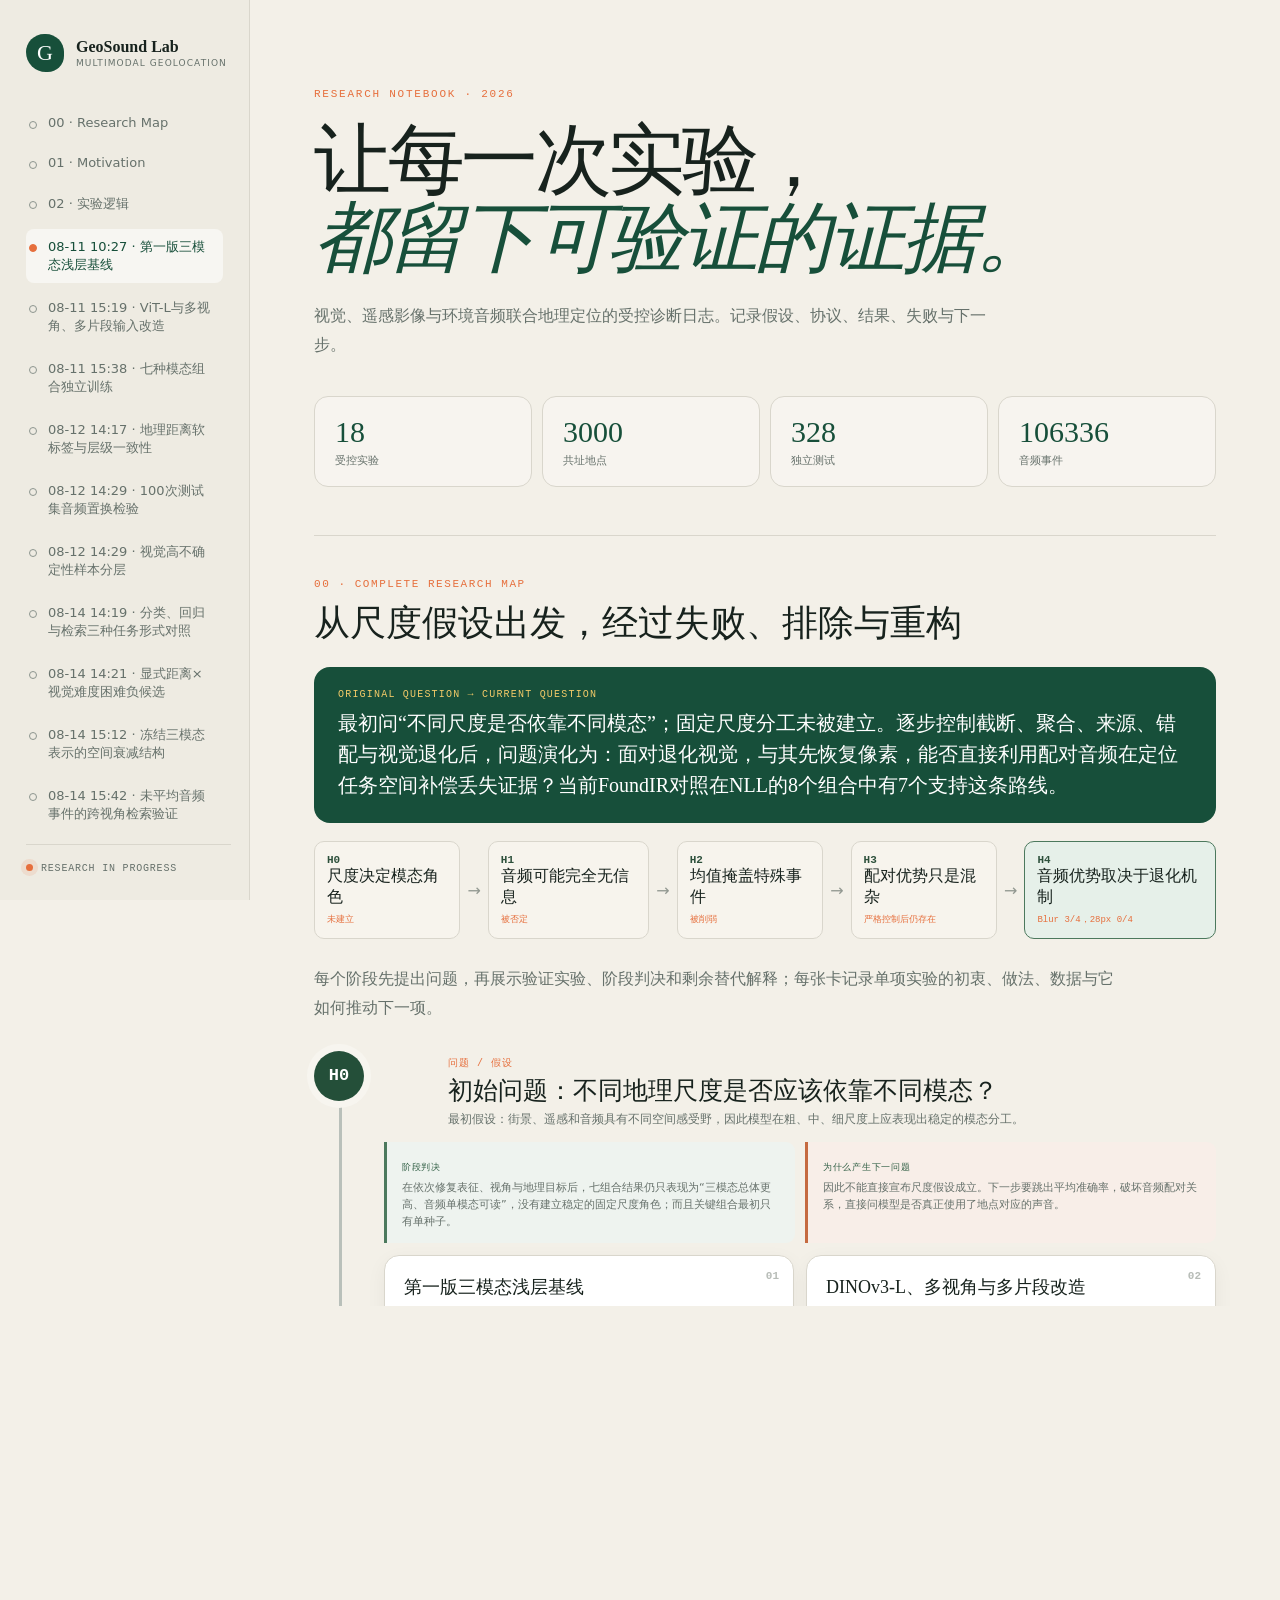
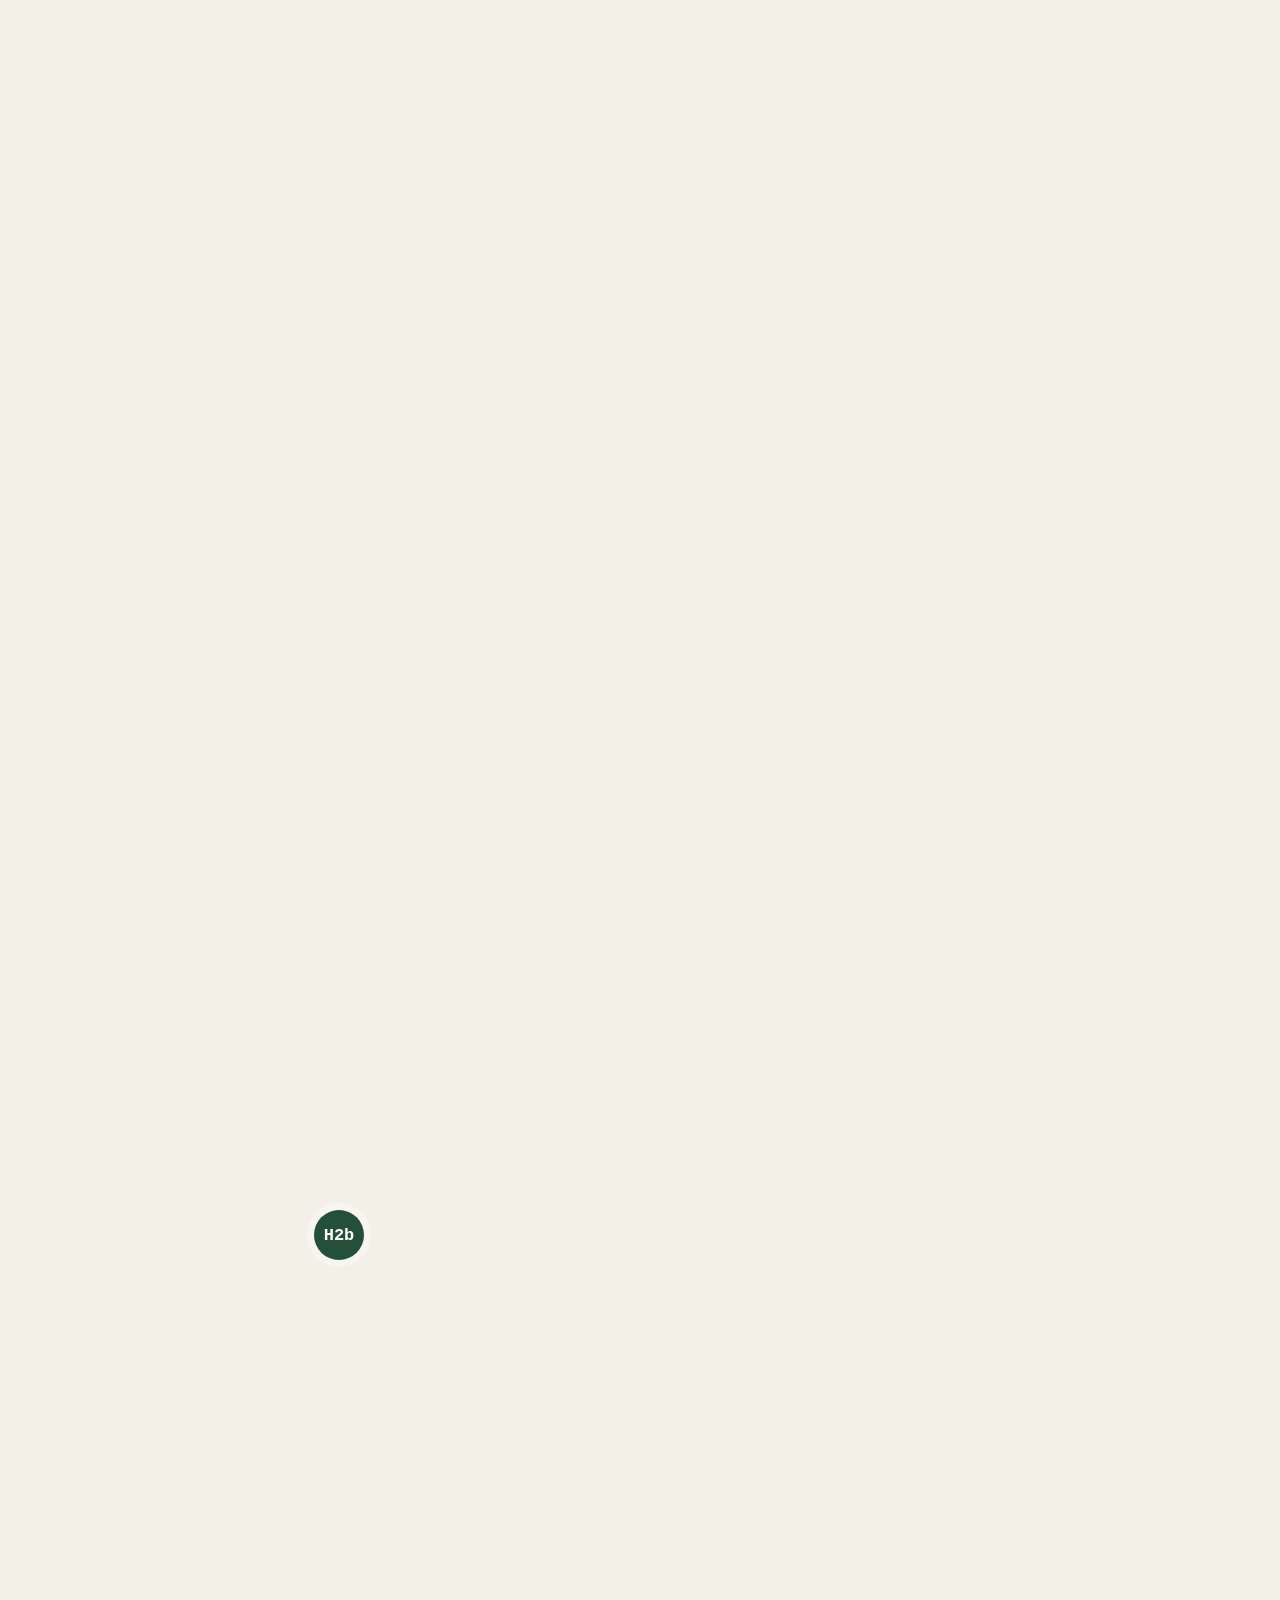
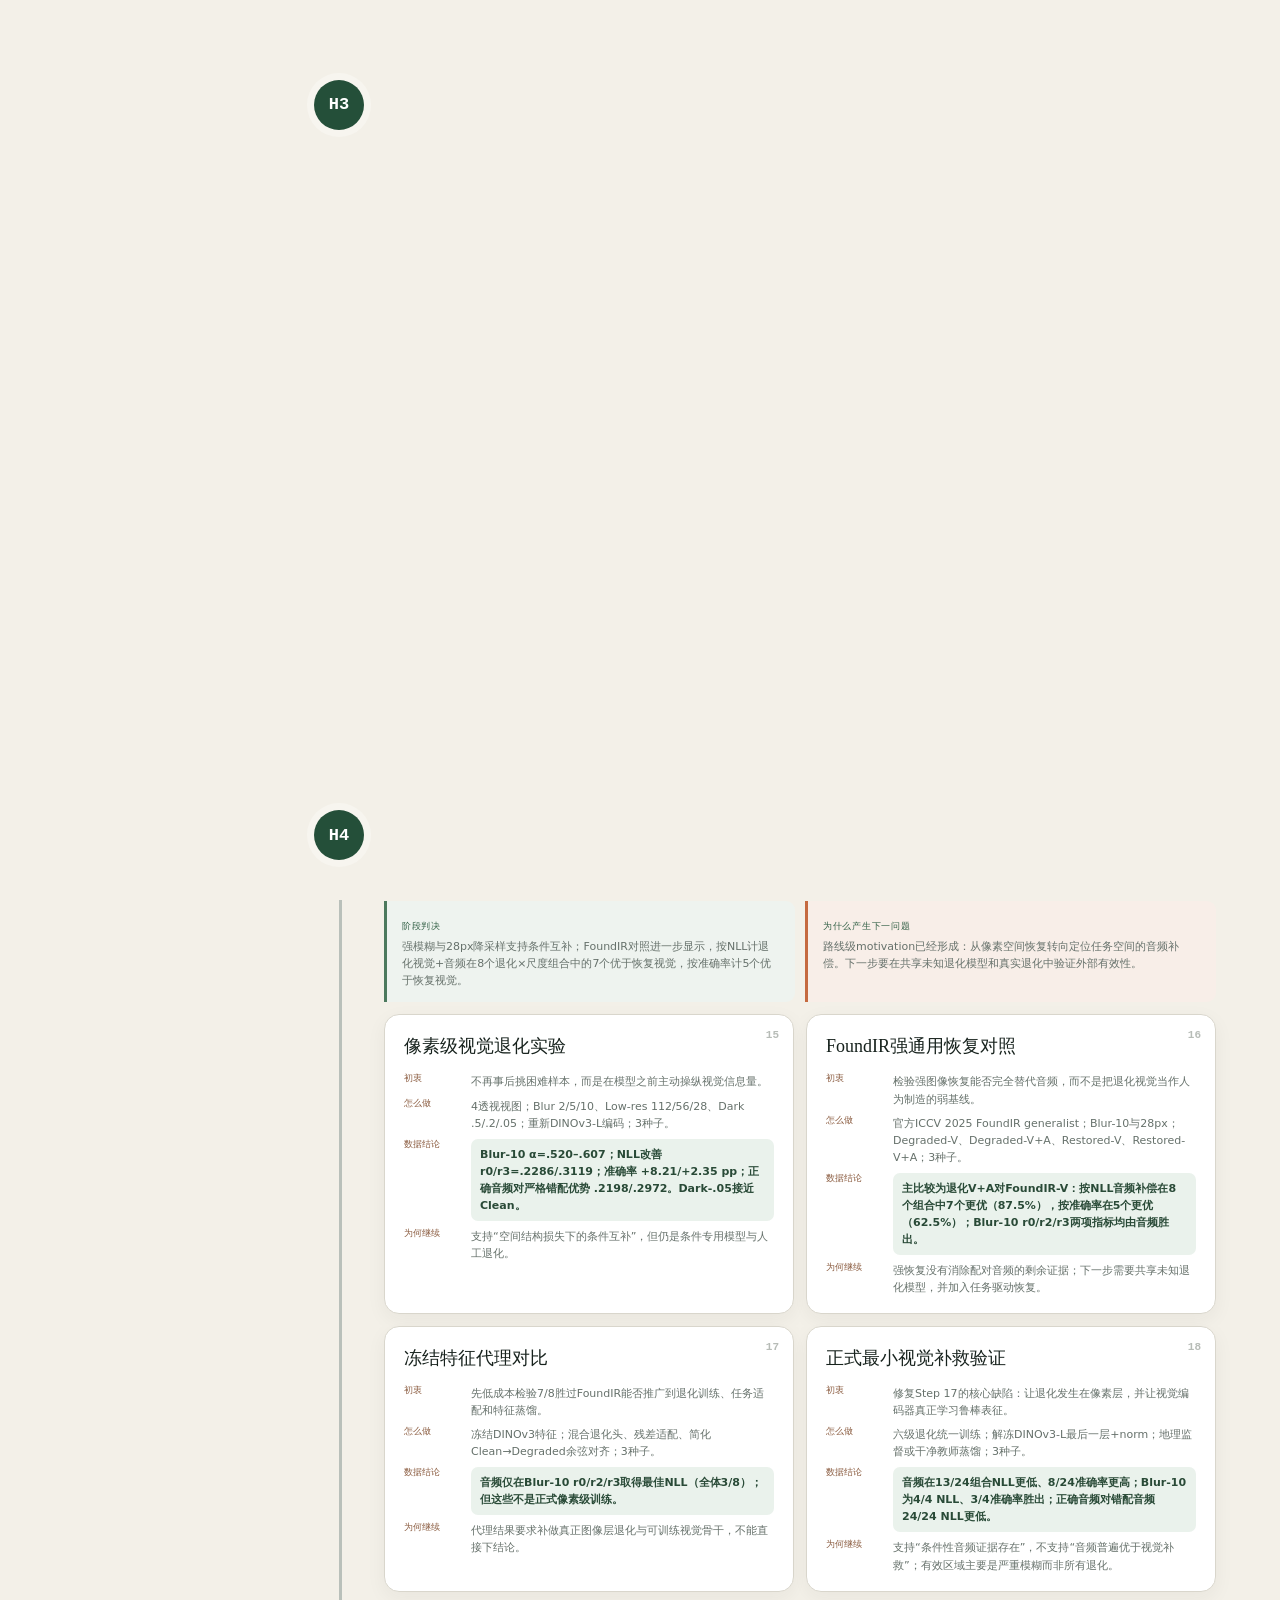
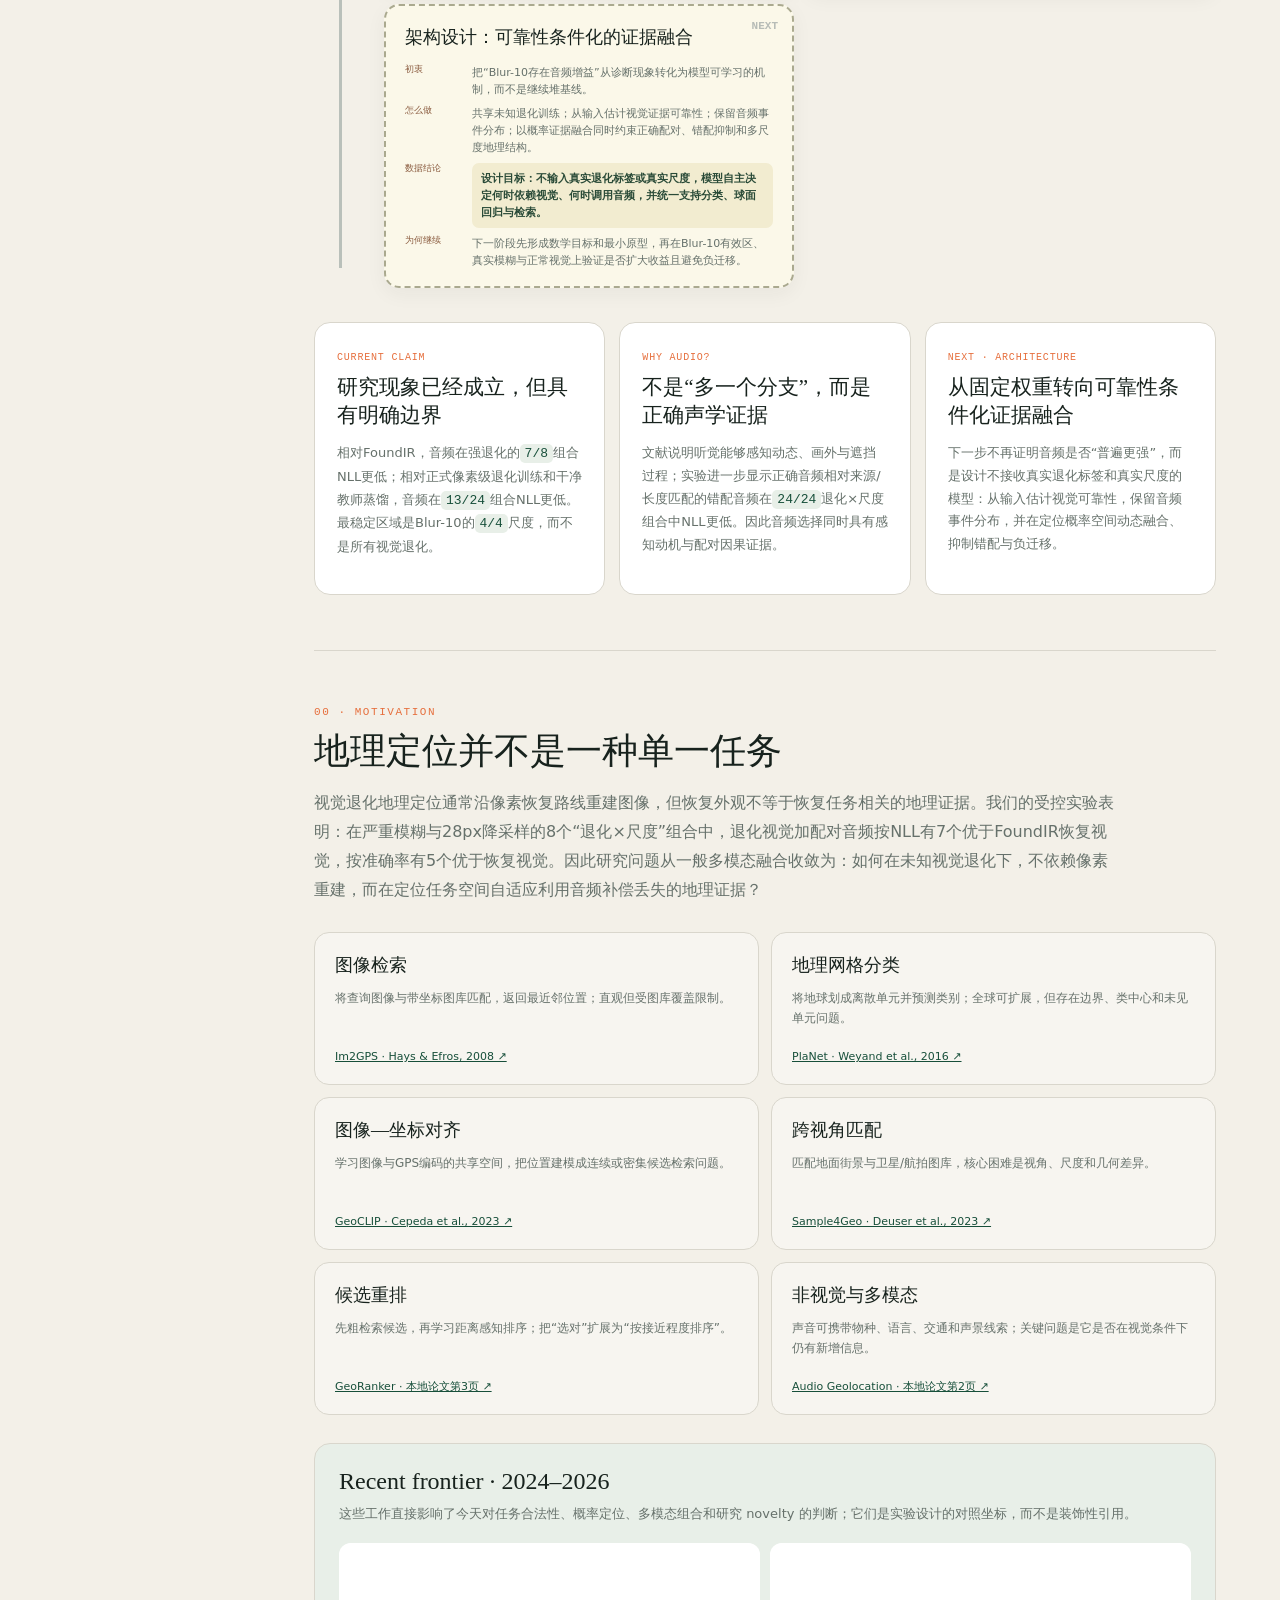
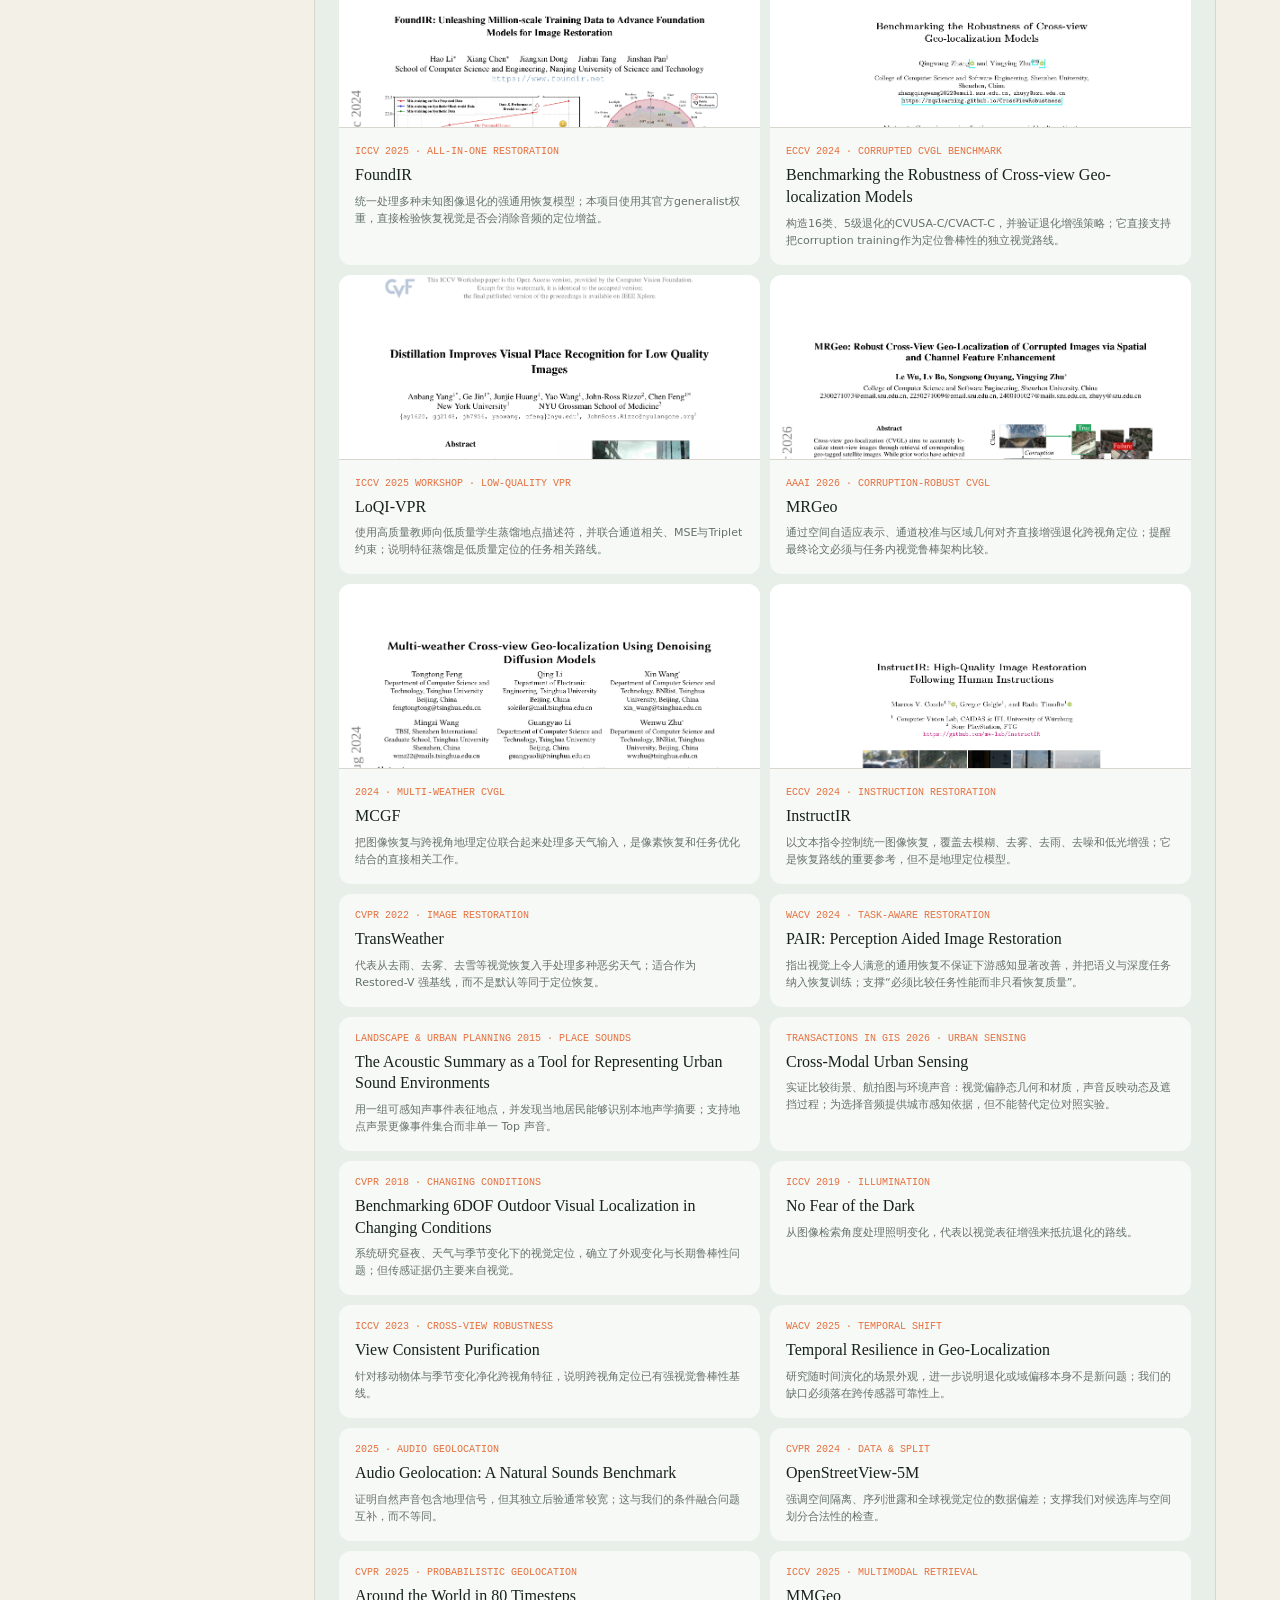
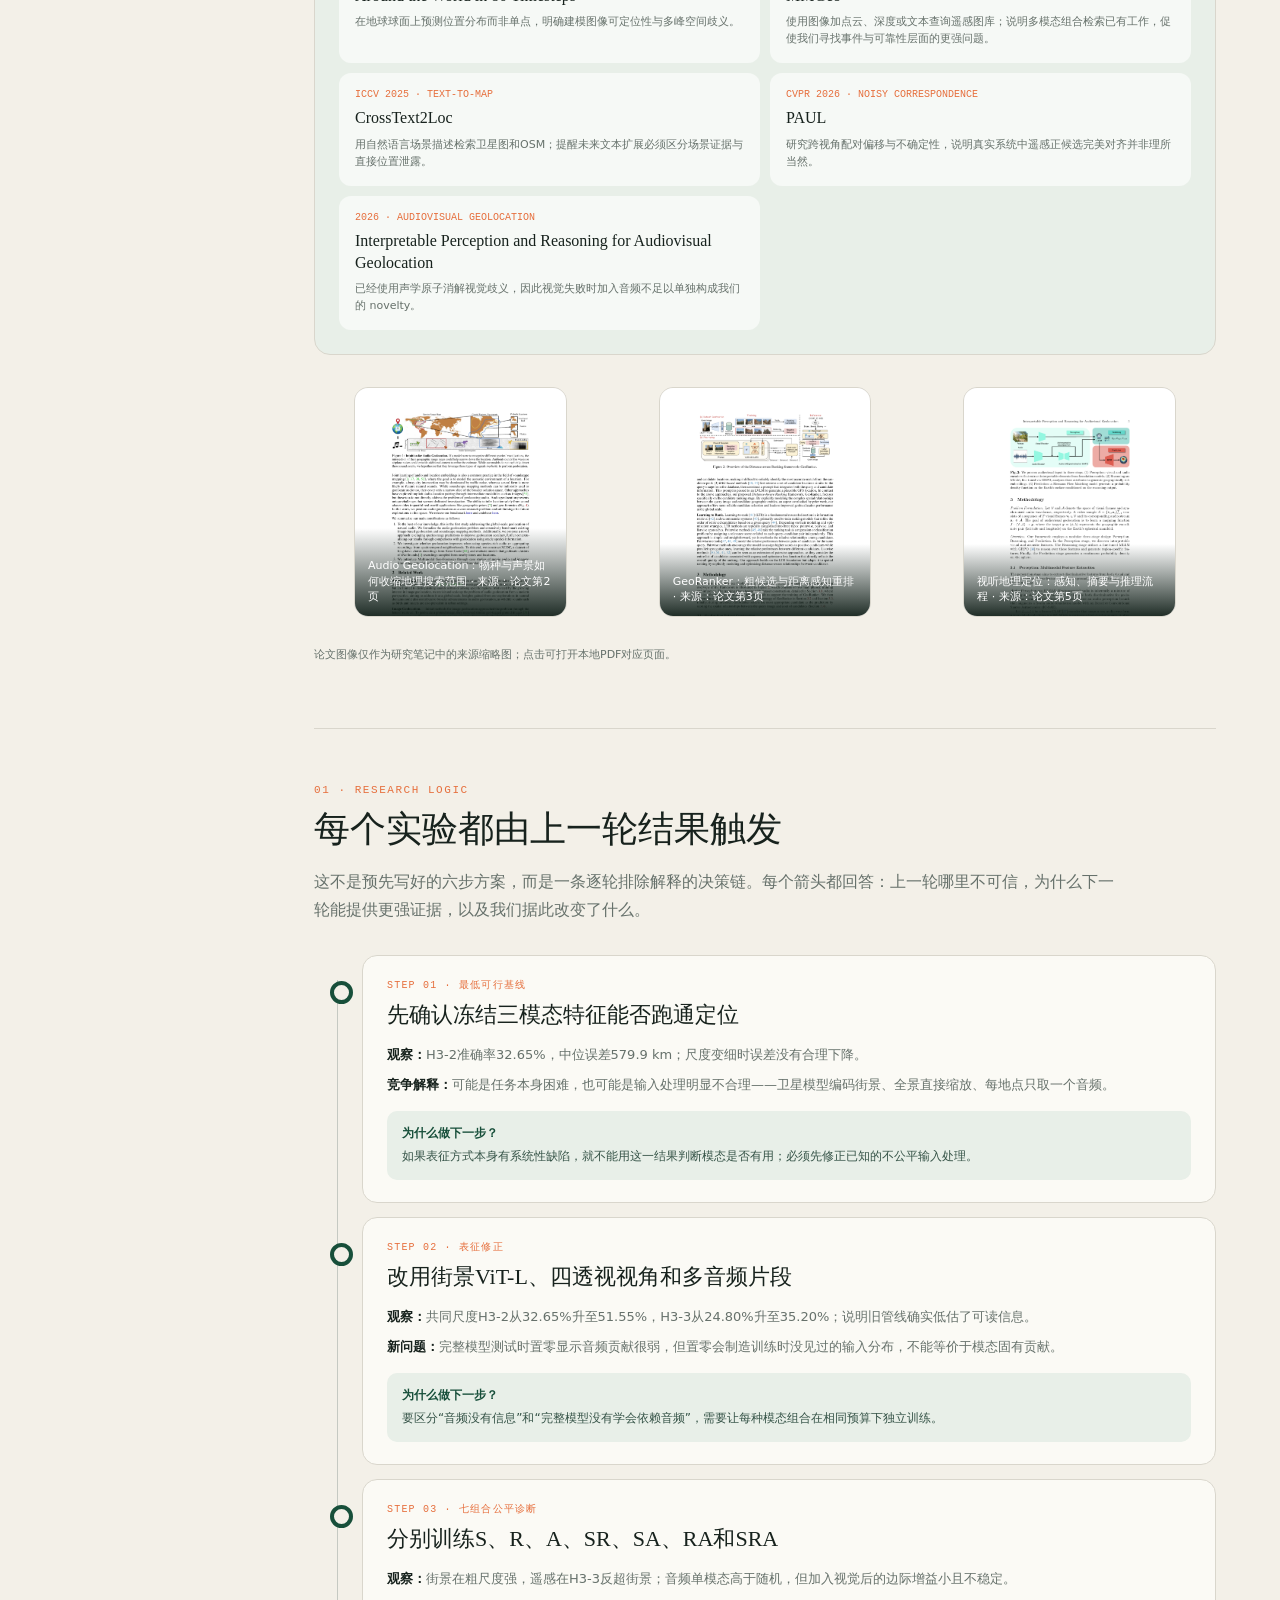
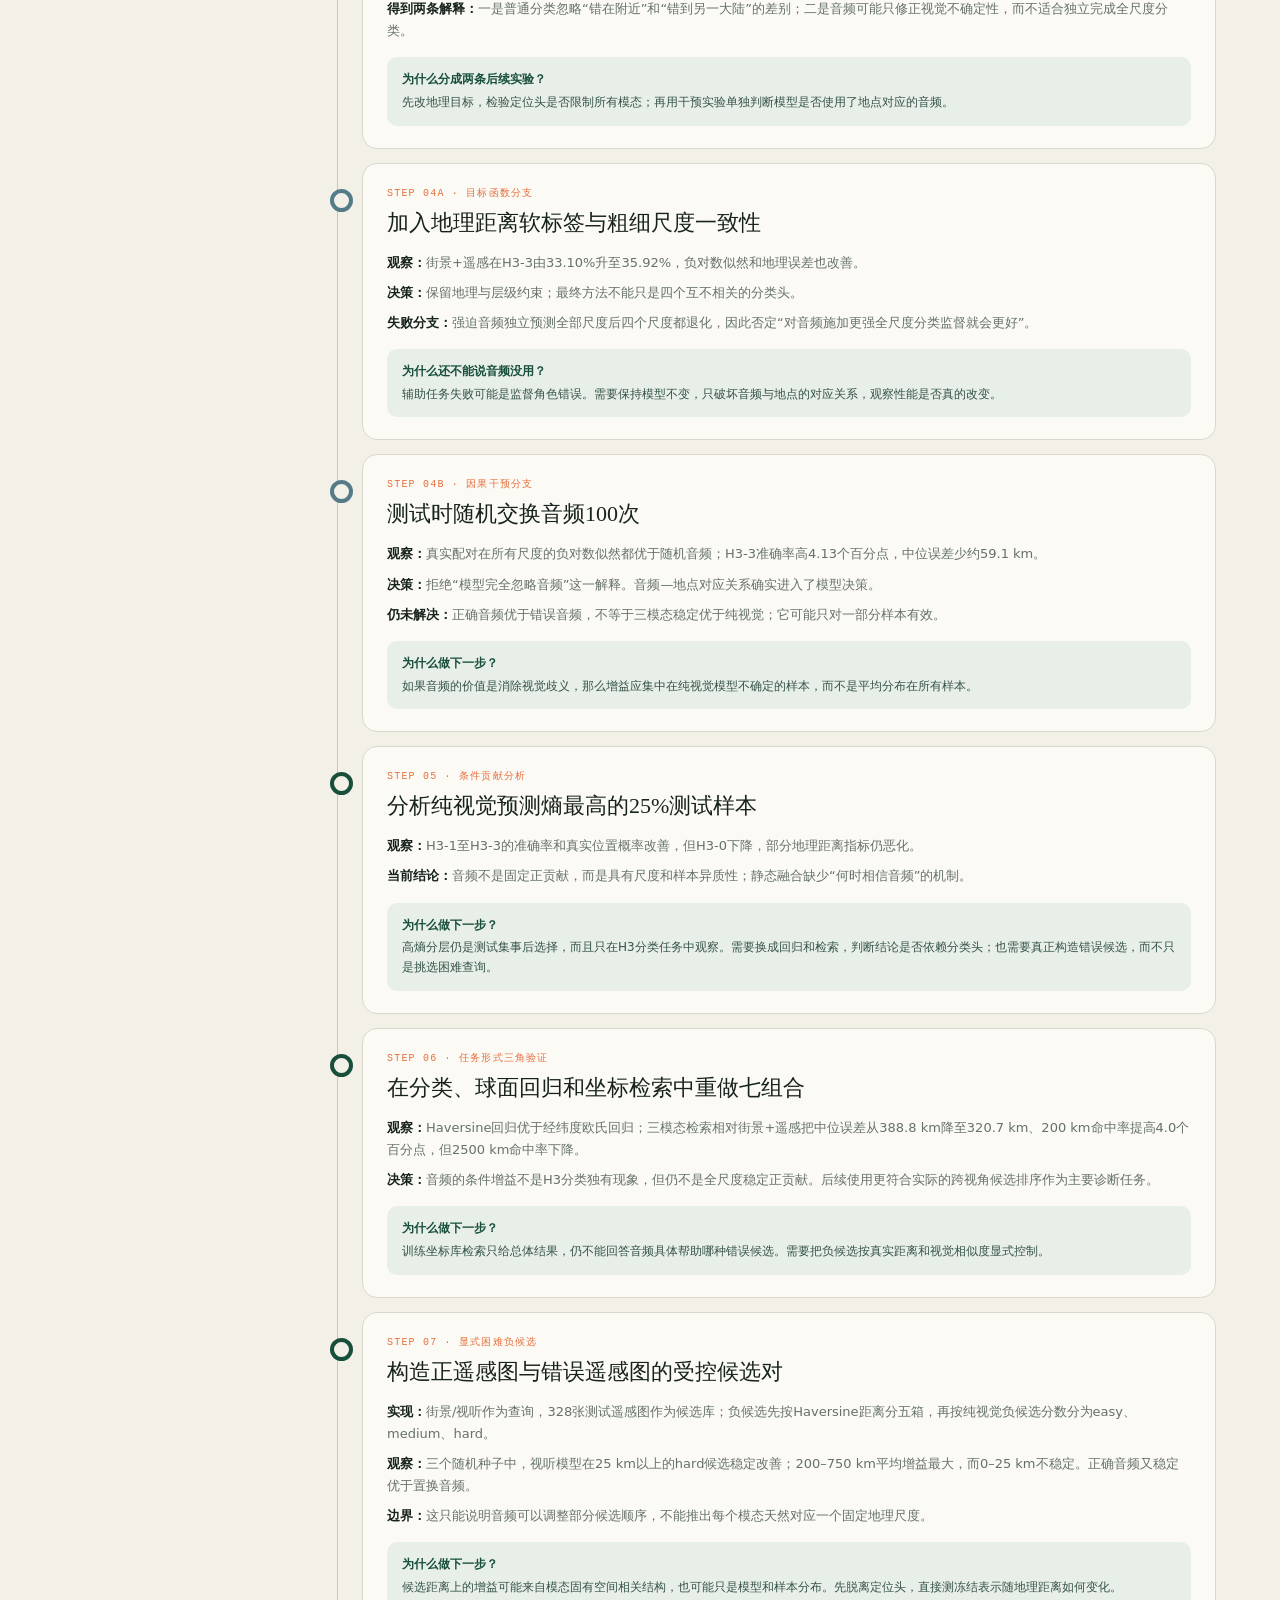
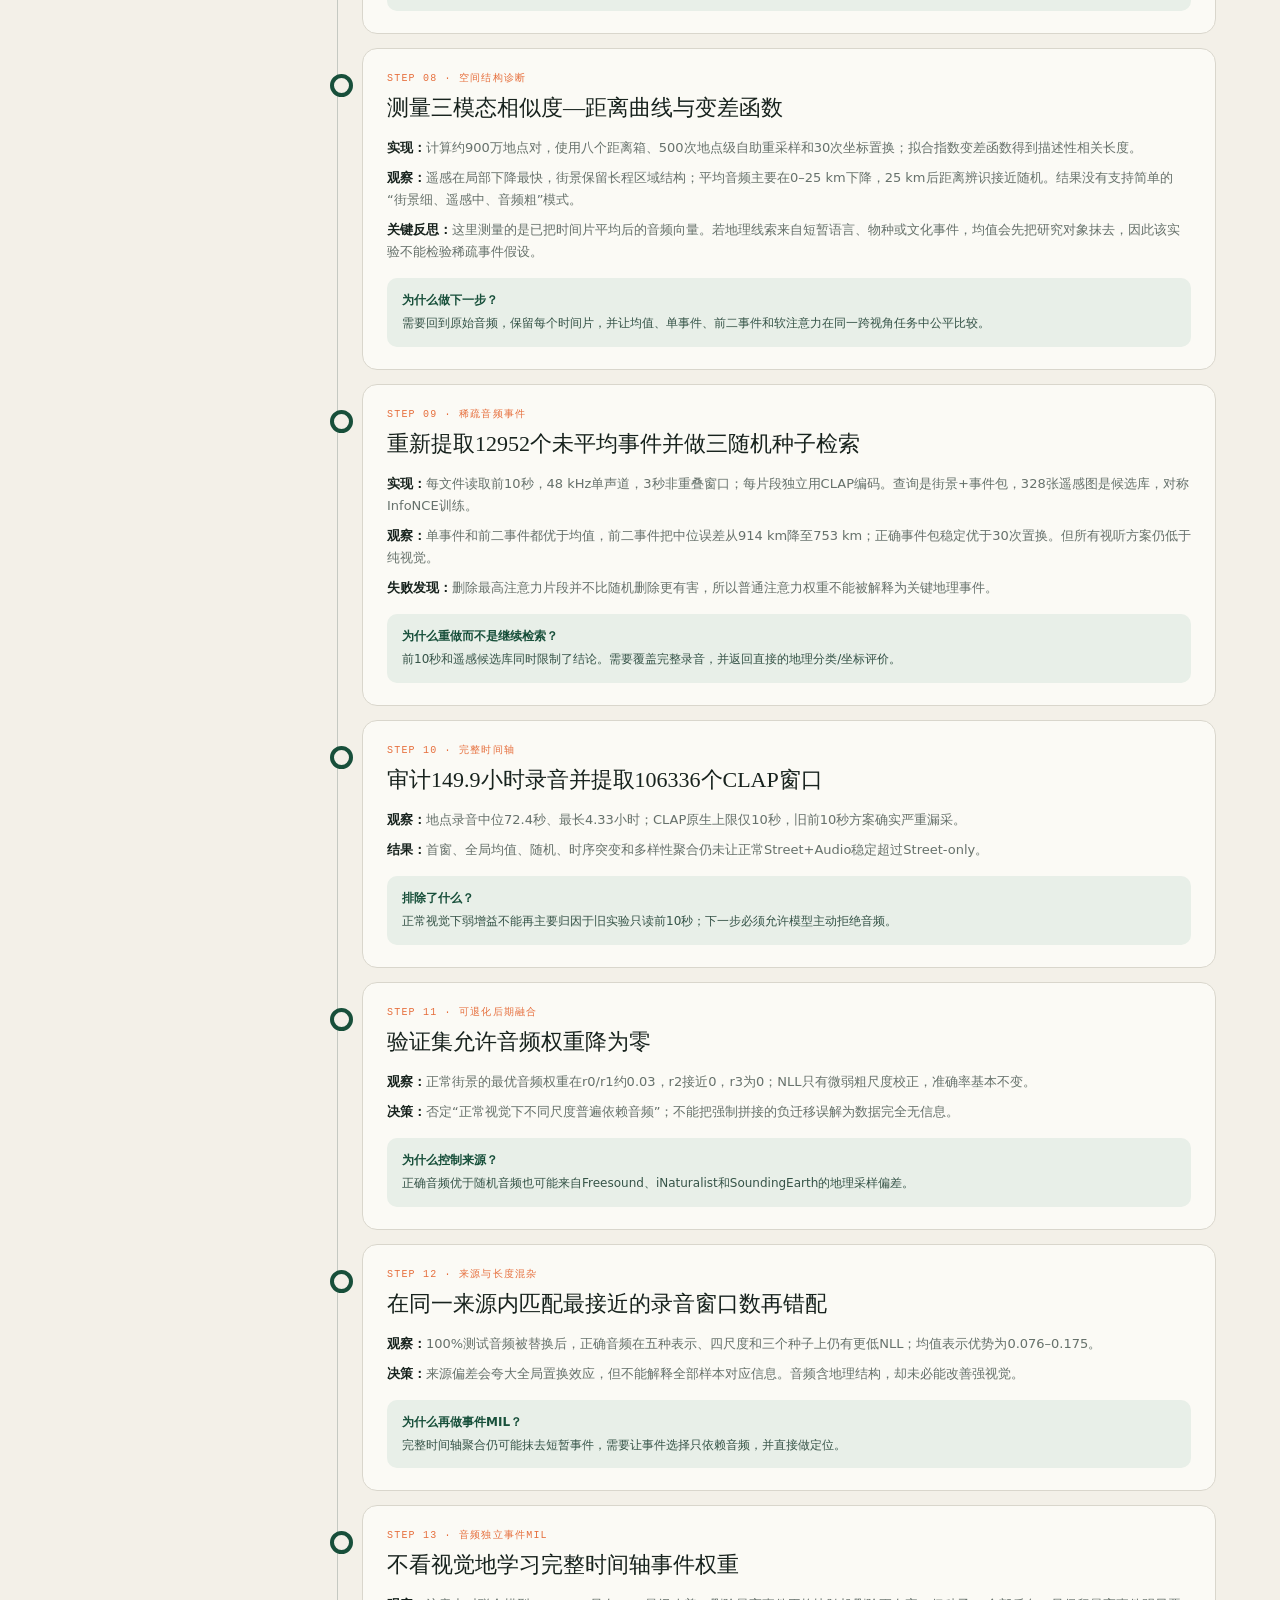
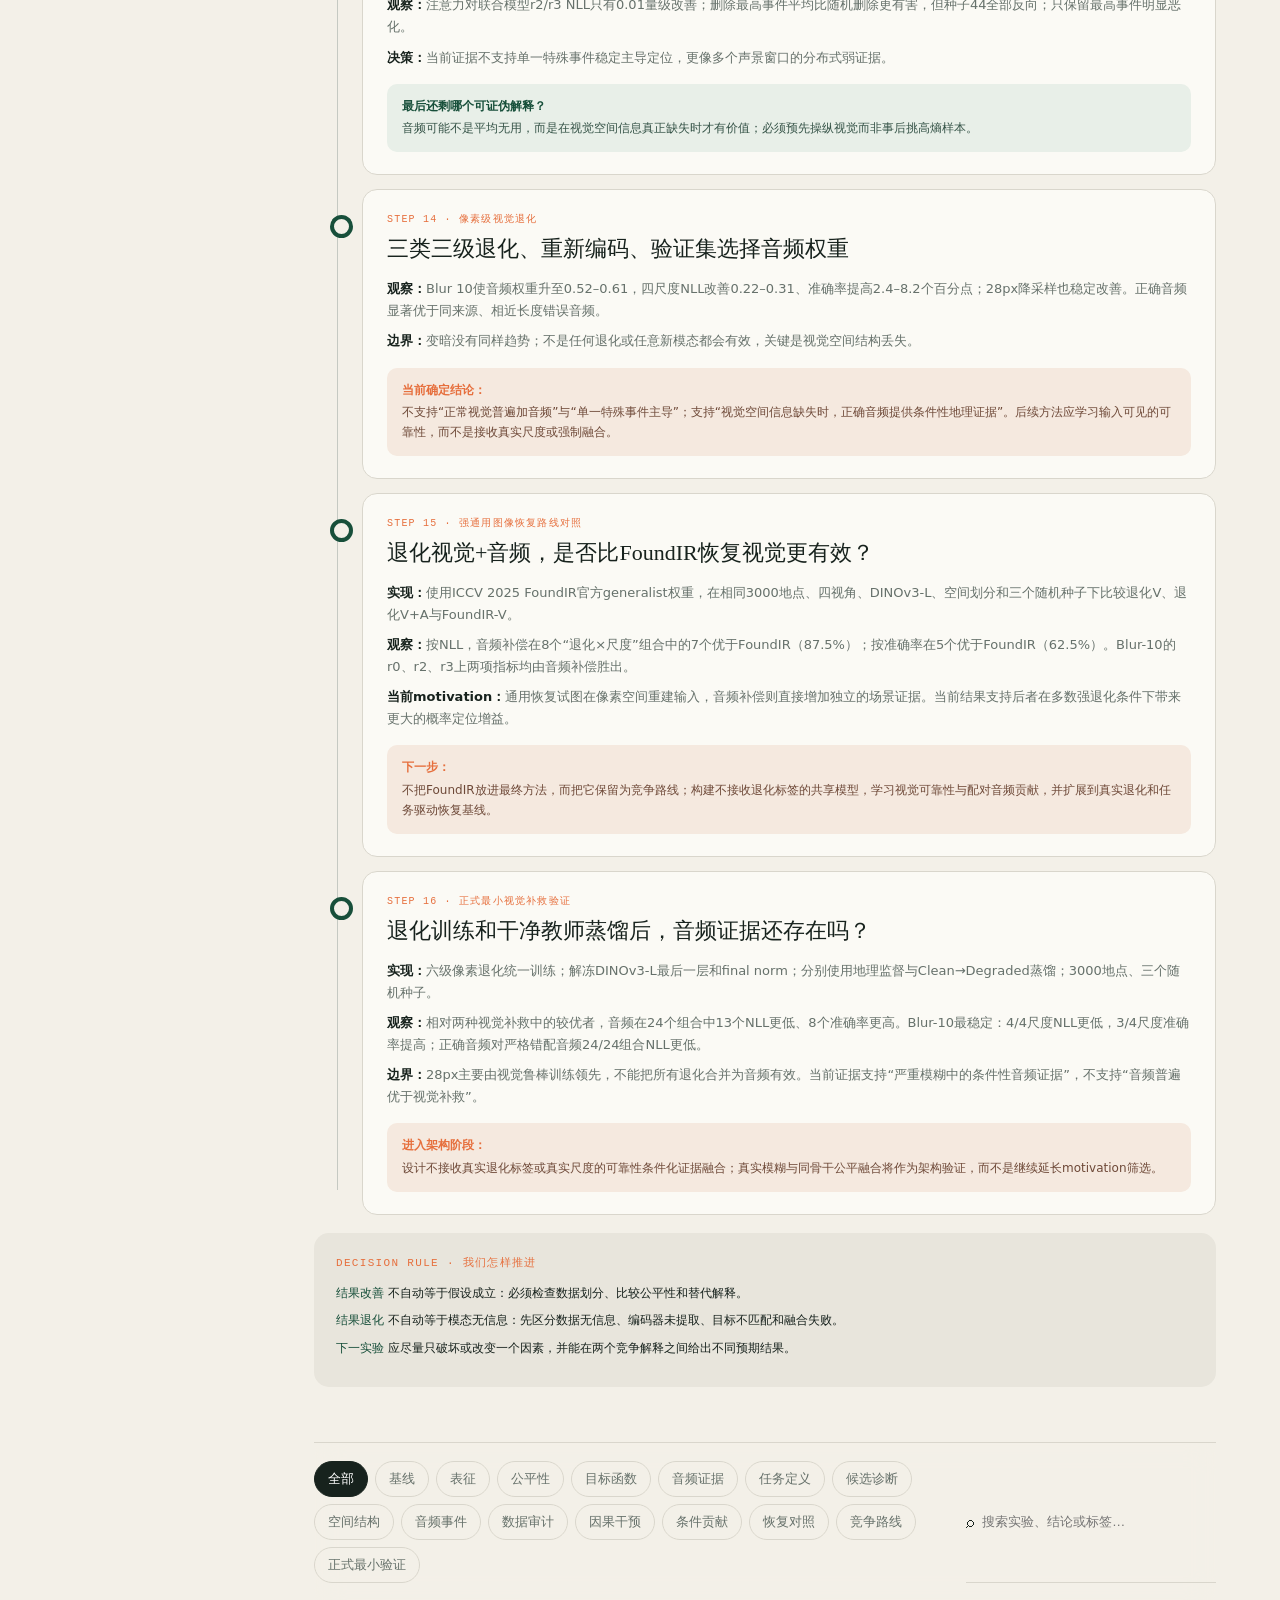
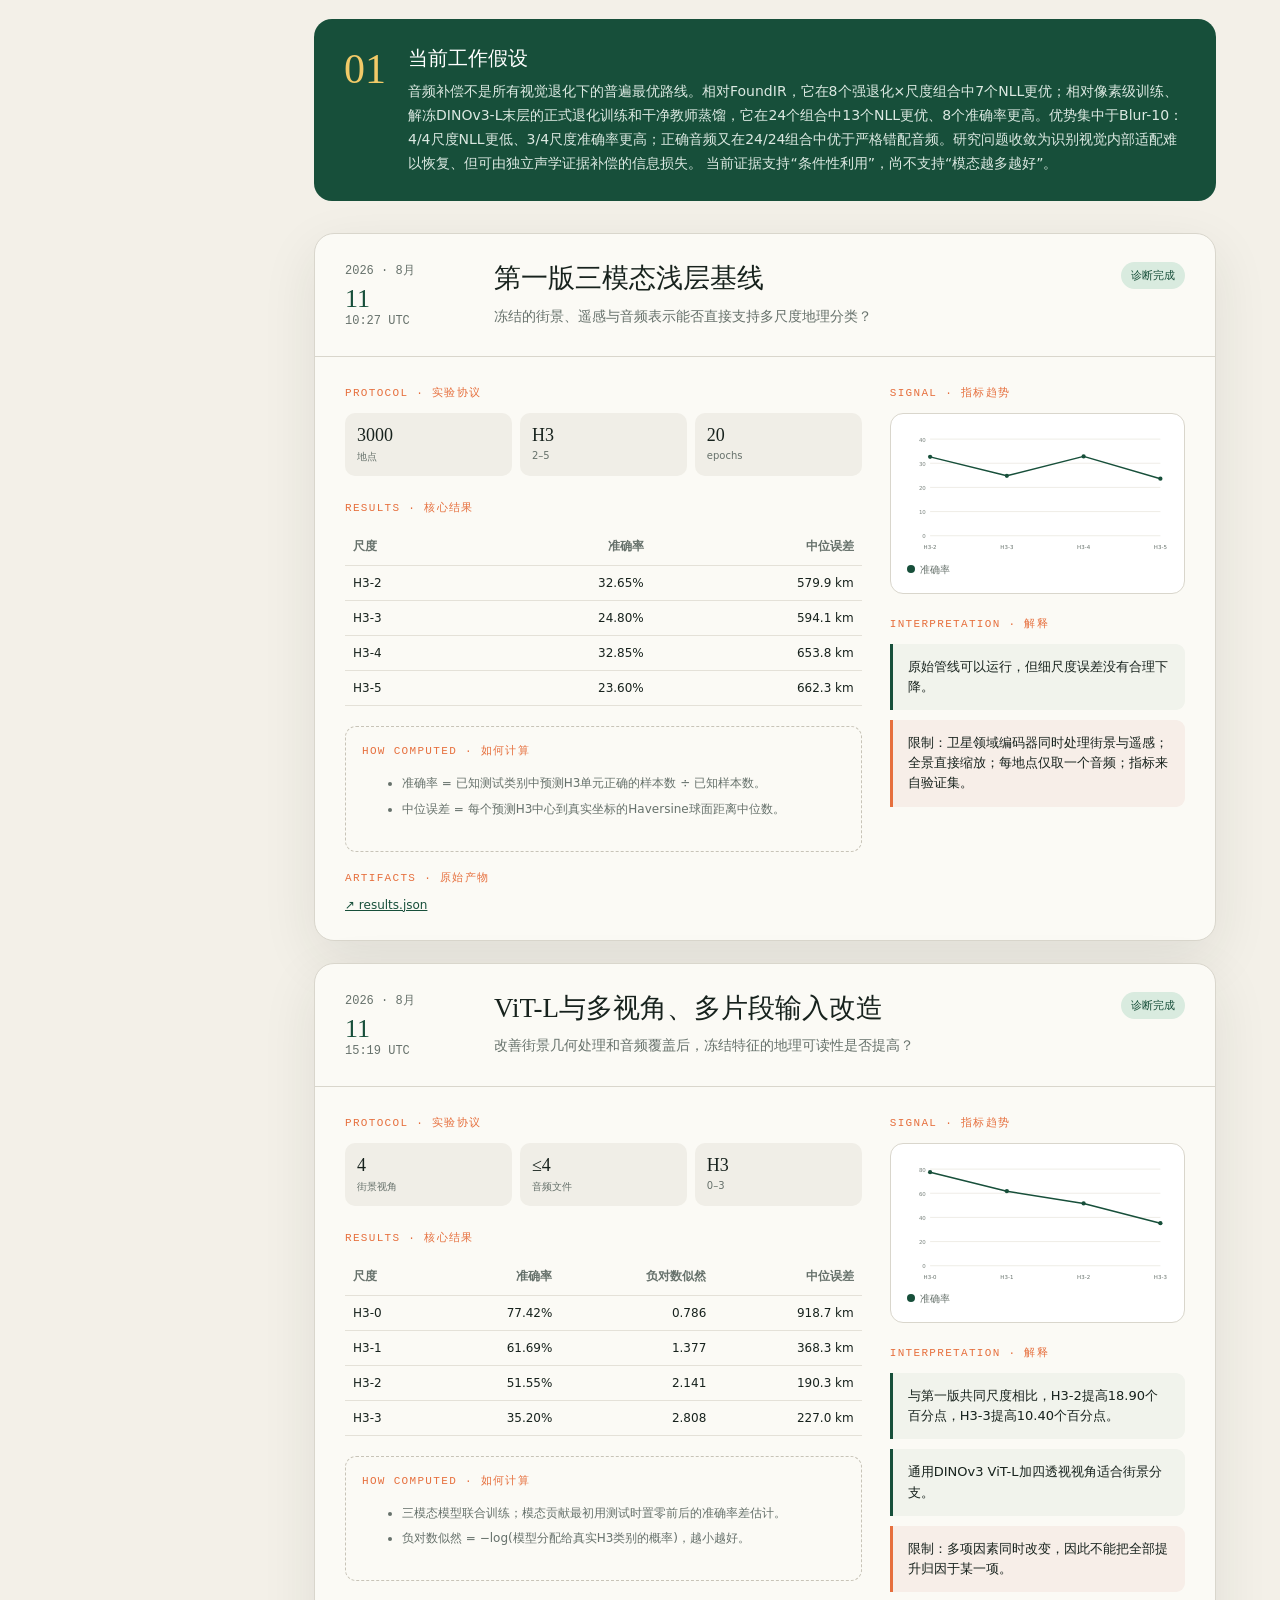
==== commit 9d5d0e18: "Update evidence cards and related literature thumbnails" ====
--- a/index.html
+++ b/index.html
@@ -5,8 +5,8 @@
   <meta name="viewport" content="width=device-width,initial-scale=1">
   <meta name="description" content="视觉、遥感与音频联合地理定位实验日志">
   <title>GeoSound Lab · 实验日志</title>
-  <link rel="stylesheet" href="styles.css">
-  <link rel="stylesheet" href="layout-fixes.css">
+  <link rel="stylesheet" href="styles.css?v=20260818-architecture-v1">
+  <link rel="stylesheet" href="layout-fixes.css?v=20260818-architecture-v1">
 </head>
 <body>
   <div class="shell">
@@ -41,7 +41,7 @@
 <article class="decision-node"><div class="decision-meta">STEP 13 · 音频独立事件MIL</div><h3>不看视觉地学习完整时间轴事件权重</h3><p><b>观察：</b>注意力对联合模型r2/r3 NLL只有0.01量级改善；删除最高事件平均比随机删除更有害，但种子44全部反向；只保留最高事件明显恶化。</p><p><b>决策：</b>当前证据不支持单一特殊事件稳定主导定位，更像多个声景窗口的分布式弱证据。</p><div class="transition"><strong>最后还剩哪个可证伪解释？</strong> 音频可能不是平均无用，而是在视觉空间信息真正缺失时才有价值；必须预先操纵视觉而非事后挑高熵样本。</div></article>
 <article class="decision-node"><div class="decision-meta">STEP 14 · 像素级视觉退化</div><h3>三类三级退化、重新编码、验证集选择音频权重</h3><p><b>观察：</b>Blur 10使音频权重升至0.52–0.61，四尺度NLL改善0.22–0.31、准确率提高2.4–8.2个百分点；28px降采样也稳定改善。正确音频显著优于同来源、相近长度错误音频。</p><p><b>边界：</b>变暗没有同样趋势；不是任何退化或任意新模态都会有效，关键是视觉空间结构丢失。</p><div class="transition next"><strong>当前确定结论：</strong>不支持“正常视觉普遍加音频”与“单一特殊事件主导”；支持“视觉空间信息缺失时，正确音频提供条件性地理证据”。后续方法应学习输入可见的可靠性，而不是接收真实尺度或强制融合。</div></article>
 <article class="decision-node"><div class="decision-meta">STEP 15 · 强通用图像恢复路线对照</div><h3>退化视觉+音频，是否比FoundIR恢复视觉更有效？</h3><p><b>实现：</b>使用ICCV 2025 FoundIR官方generalist权重，在相同3000地点、四视角、DINOv3-L、空间划分和三个随机种子下比较退化V、退化V+A与FoundIR-V。</p><p><b>观察：</b>按NLL，音频补偿在8个“退化×尺度”组合中的7个优于FoundIR（87.5%）；按准确率在5个优于FoundIR（62.5%）。Blur-10的r0、r2、r3上两项指标均由音频补偿胜出。</p><p><b>当前motivation：</b>通用恢复试图在像素空间重建输入，音频补偿则直接增加独立的场景证据。当前结果支持后者在多数强退化条件下带来更大的概率定位增益。</p><div class="transition next"><strong>下一步：</strong>不把FoundIR放进最终方法，而把它保留为竞争路线；构建不接收退化标签的共享模型，学习视觉可靠性与配对音频贡献，并扩展到真实退化和任务驱动恢复基线。</div></article>
-<article class="decision-node"><div class="decision-meta">STEP 16 · 正式最小视觉补救验证</div><h3>退化训练和干净教师蒸馏后，音频证据还存在吗？</h3><p><b>实现：</b>六级像素退化统一训练；解冻DINOv3-L最后一层和final norm；分别使用地理监督与Clean→Degraded蒸馏；3000地点、三个随机种子。</p><p><b>观察：</b>相对两种视觉补救中的较优者，音频在24个组合中13个NLL更低、8个准确率更高。Blur-10最稳定：4/4尺度NLL更低，3/4尺度准确率提高；正确音频对严格错配音频24/24组合NLL更低。</p><p><b>边界：</b>28px主要由视觉鲁棒训练领先，不能把所有退化合并为音频有效。当前证据支持“严重模糊中的条件性音频证据”，不支持“音频普遍优于视觉补救”。</p><div class="transition next"><strong>下一步：</strong>围绕Blur-10有效区域做真实模糊与同骨干音频融合验证，再决定正式架构，而不是继续堆恢复模型。</div></article>
+<article class="decision-node"><div class="decision-meta">STEP 16 · 正式最小视觉补救验证</div><h3>退化训练和干净教师蒸馏后，音频证据还存在吗？</h3><p><b>实现：</b>六级像素退化统一训练；解冻DINOv3-L最后一层和final norm；分别使用地理监督与Clean→Degraded蒸馏；3000地点、三个随机种子。</p><p><b>观察：</b>相对两种视觉补救中的较优者，音频在24个组合中13个NLL更低、8个准确率更高。Blur-10最稳定：4/4尺度NLL更低，3/4尺度准确率提高；正确音频对严格错配音频24/24组合NLL更低。</p><p><b>边界：</b>28px主要由视觉鲁棒训练领先，不能把所有退化合并为音频有效。当前证据支持“严重模糊中的条件性音频证据”，不支持“音频普遍优于视觉补救”。</p><div class="transition next"><strong>进入架构阶段：</strong>设计不接收真实退化标签或真实尺度的可靠性条件化证据融合；真实模糊与同骨干公平融合将作为架构验证，而不是继续延长motivation筛选。</div></article>
 </div><div class="formula-guide"><h3 class="block-title">Decision rule · 我们怎样推进</h3><p><code>结果改善</code> 不自动等于假设成立：必须检查数据划分、比较公平性和替代解释。</p><p><code>结果退化</code> 不自动等于模态无信息：先区分数据无信息、编码器未提取、目标不匹配和融合失败。</p><p><code>下一实验</code> 应尽量只破坏或改变一个因素，并能在两个竞争解释之间给出不同预期结果。</p></div></section>
 
       <section class="controls" aria-label="日志筛选">
@@ -54,8 +54,8 @@
       <p id="empty" class="empty" hidden>没有找到匹配的实验记录。</p>
     </main>
   </div>
-  <script src="app.js?v=20260818-rescue-v4"></script>
-  <script src="literature.js?v=20260818-rescue-v4"></script>
-  <script src="research-map.js?v=20260818-rescue-v4"></script>
+  <script src="app.js?v=20260818-architecture-v1"></script>
+  <script src="literature.js?v=20260818-architecture-v1"></script>
+  <script src="research-map.js?v=20260818-architecture-v1"></script>
 </body>
 </html>
--- a/layout-fixes.css
+++ b/layout-fixes.css
@@ -71,7 +71,11 @@
   background: rgba(255,255,255,.62);
   color: inherit;
   text-decoration: none;
+  overflow: hidden;
 }
+.recent-paper img { width:calc(100% + 32px); height:185px; margin:-16px -16px 14px; object-fit:cover; object-position:top; border-bottom:1px solid var(--line); filter:saturate(.72); transition:.2s ease; }
+.recent-paper:hover img { filter:saturate(1); transform:scale(1.012); }
+.recent-paper-copy { display:grid; }
 
 .recent-paper small {
   color: var(--orange);
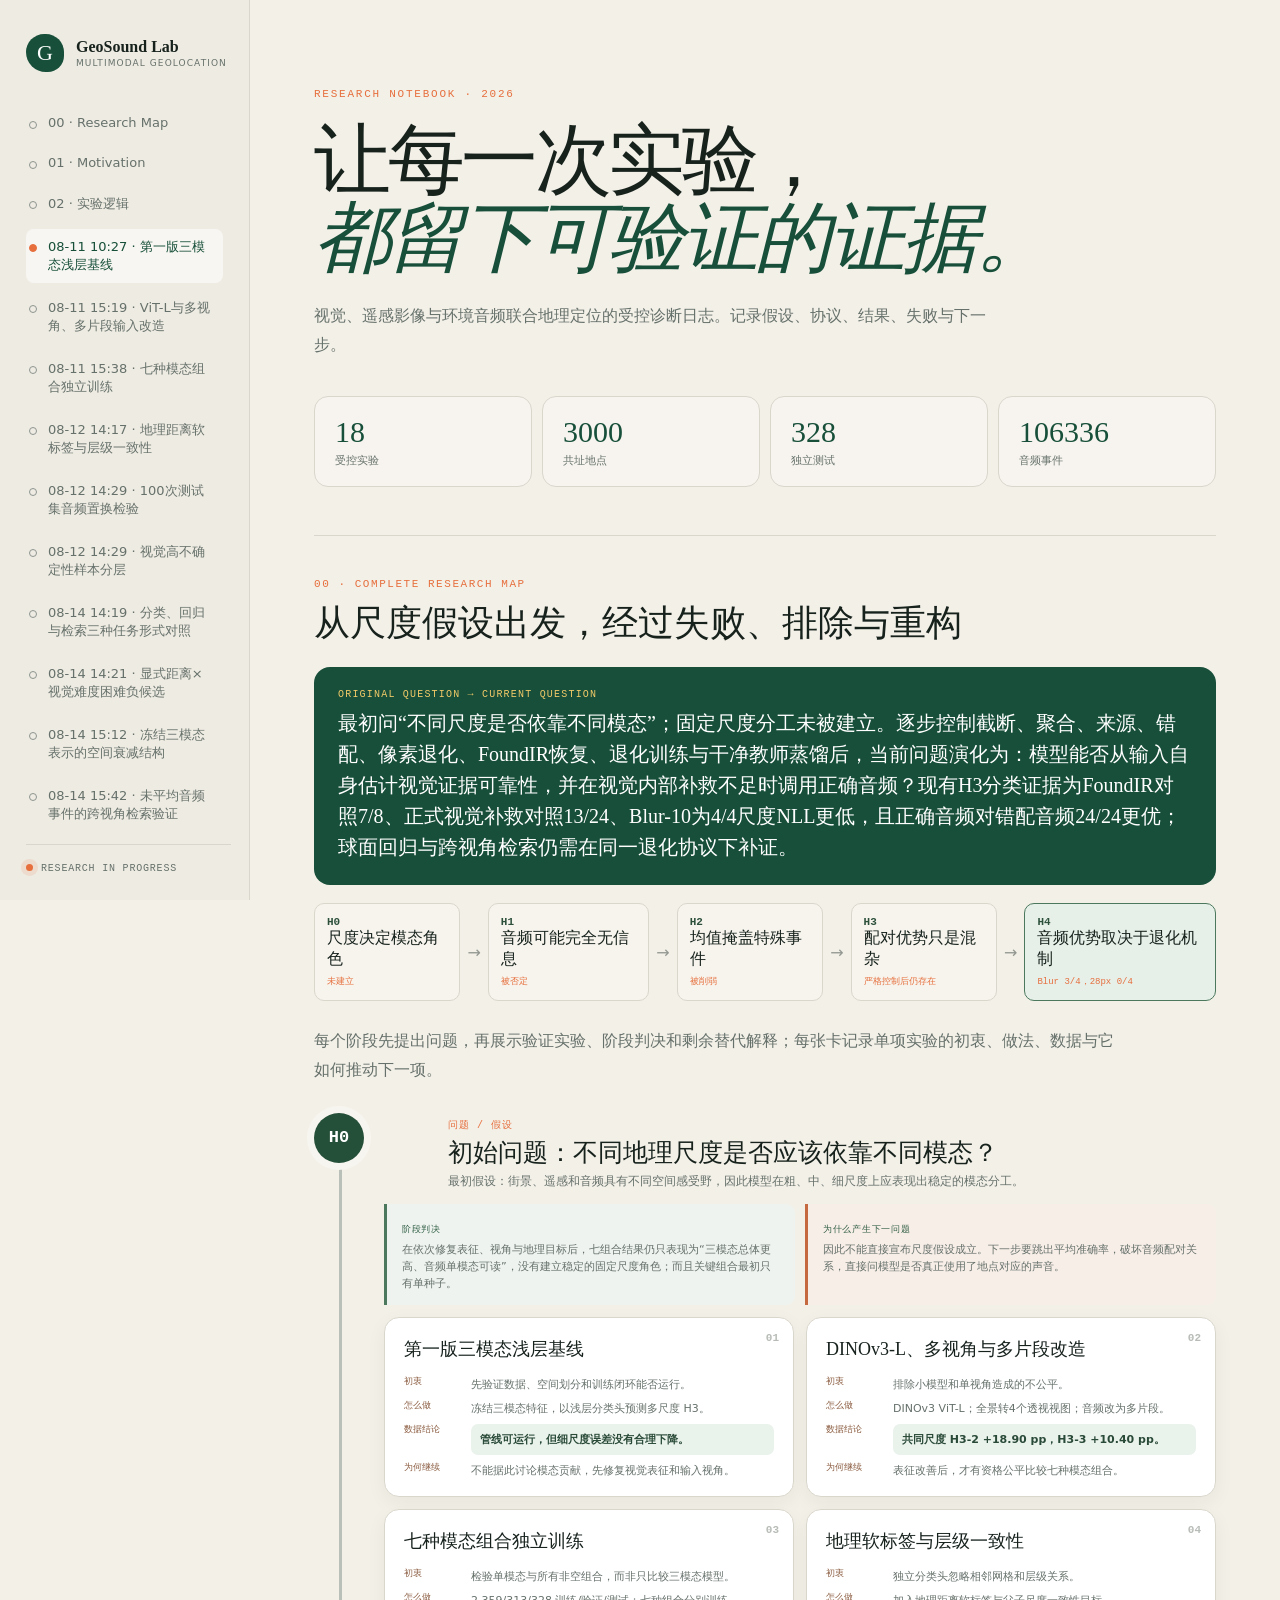
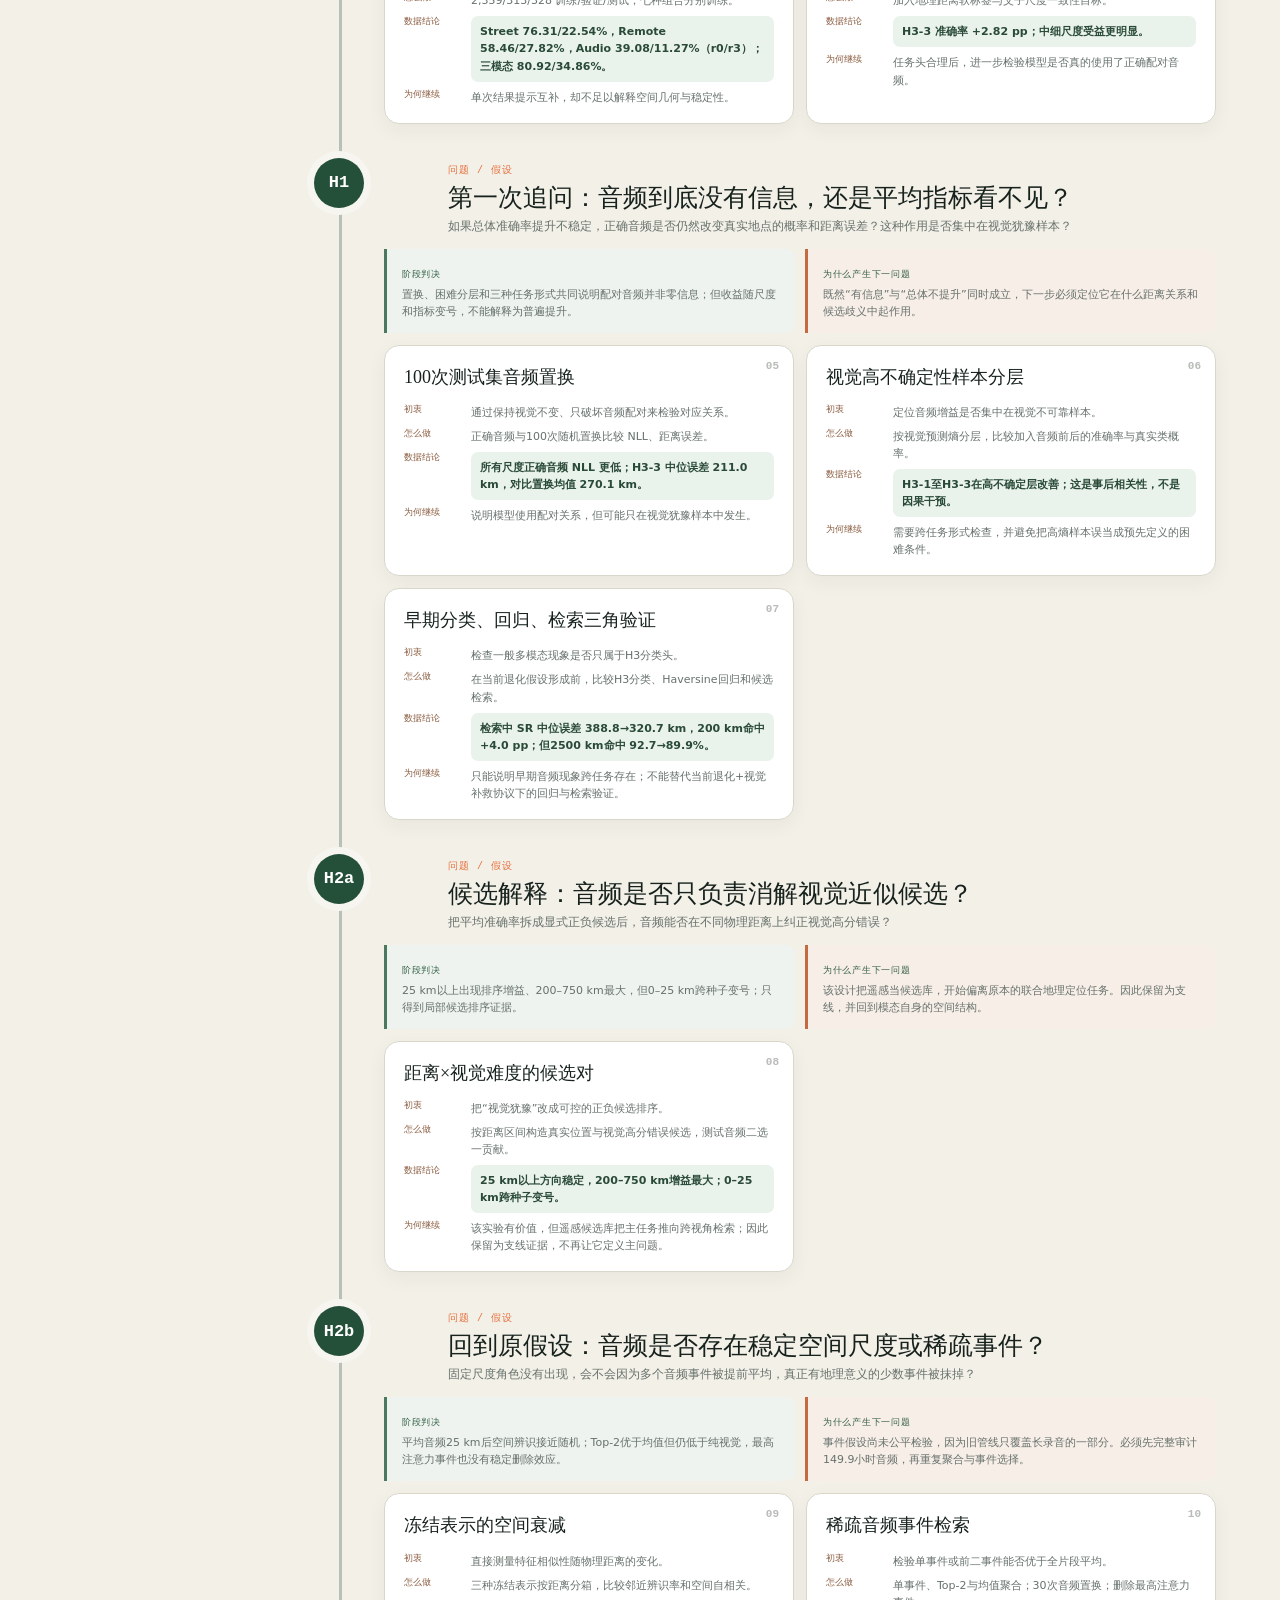
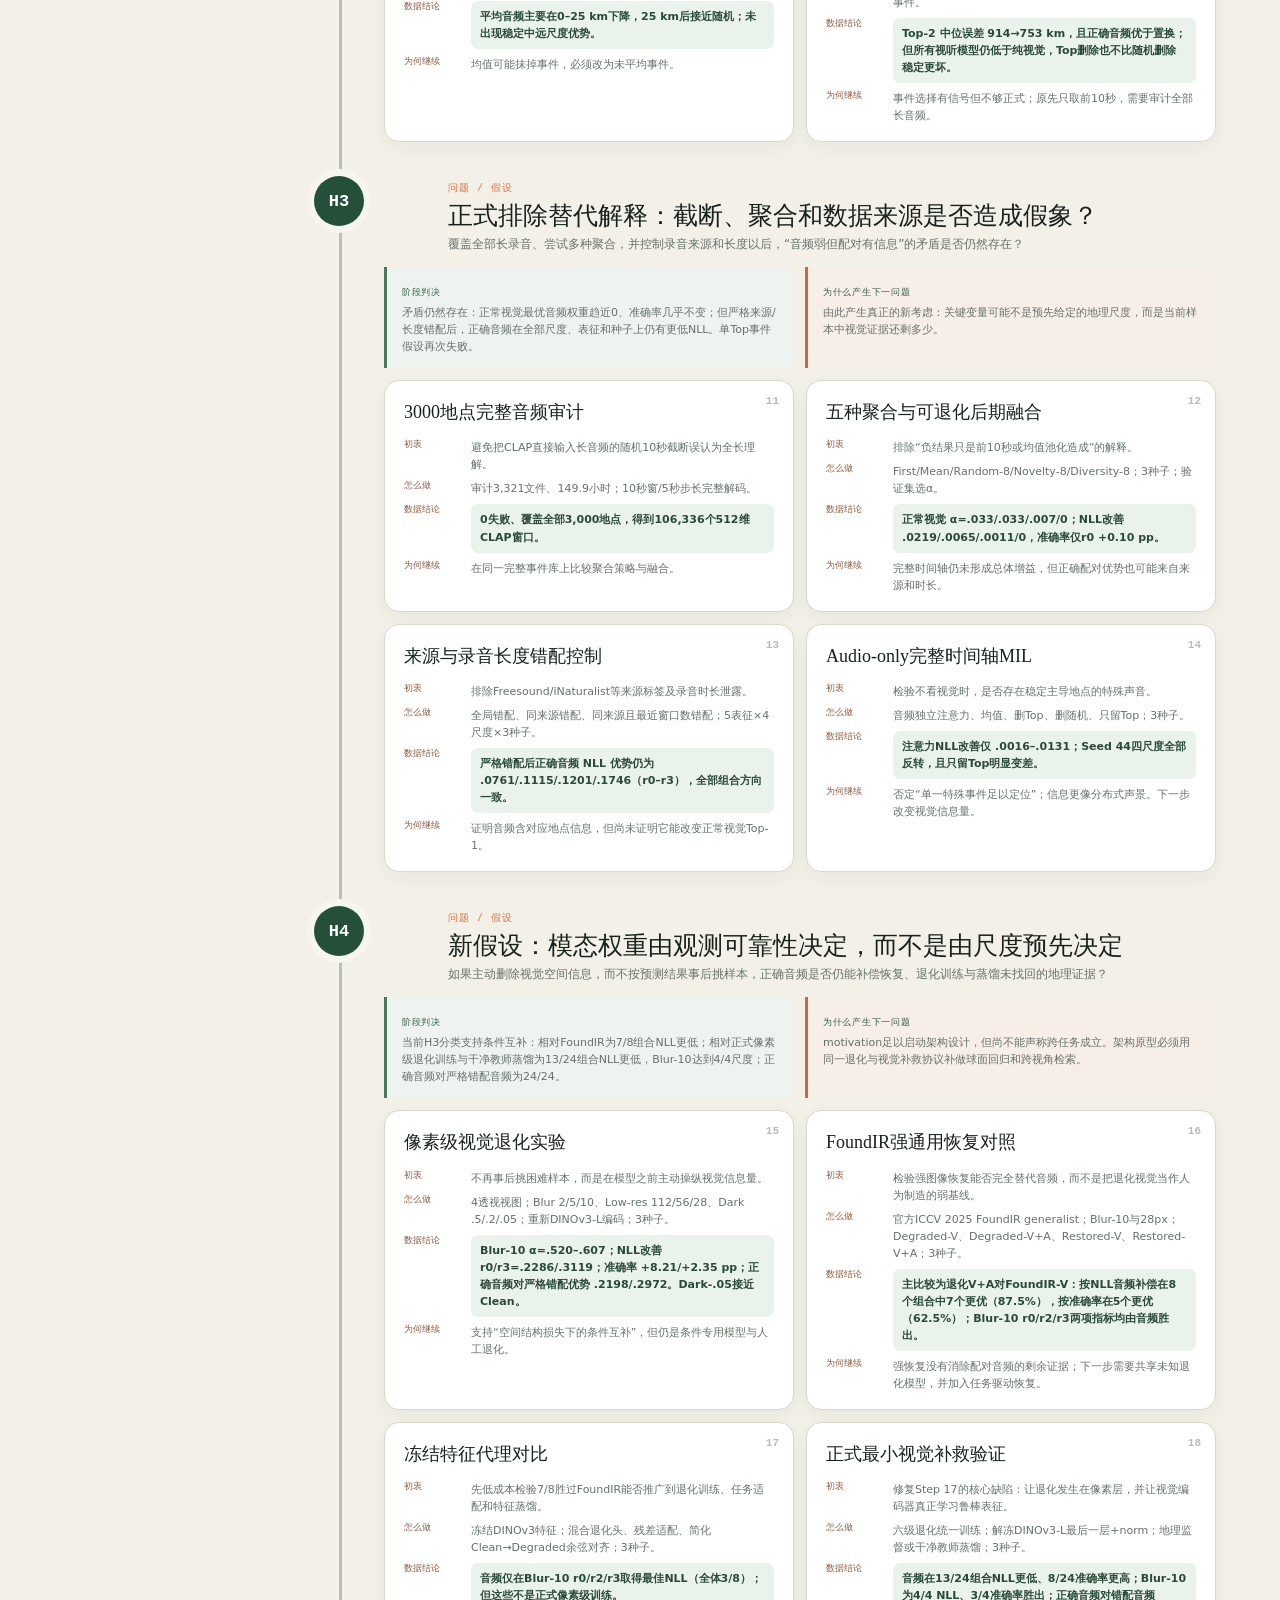
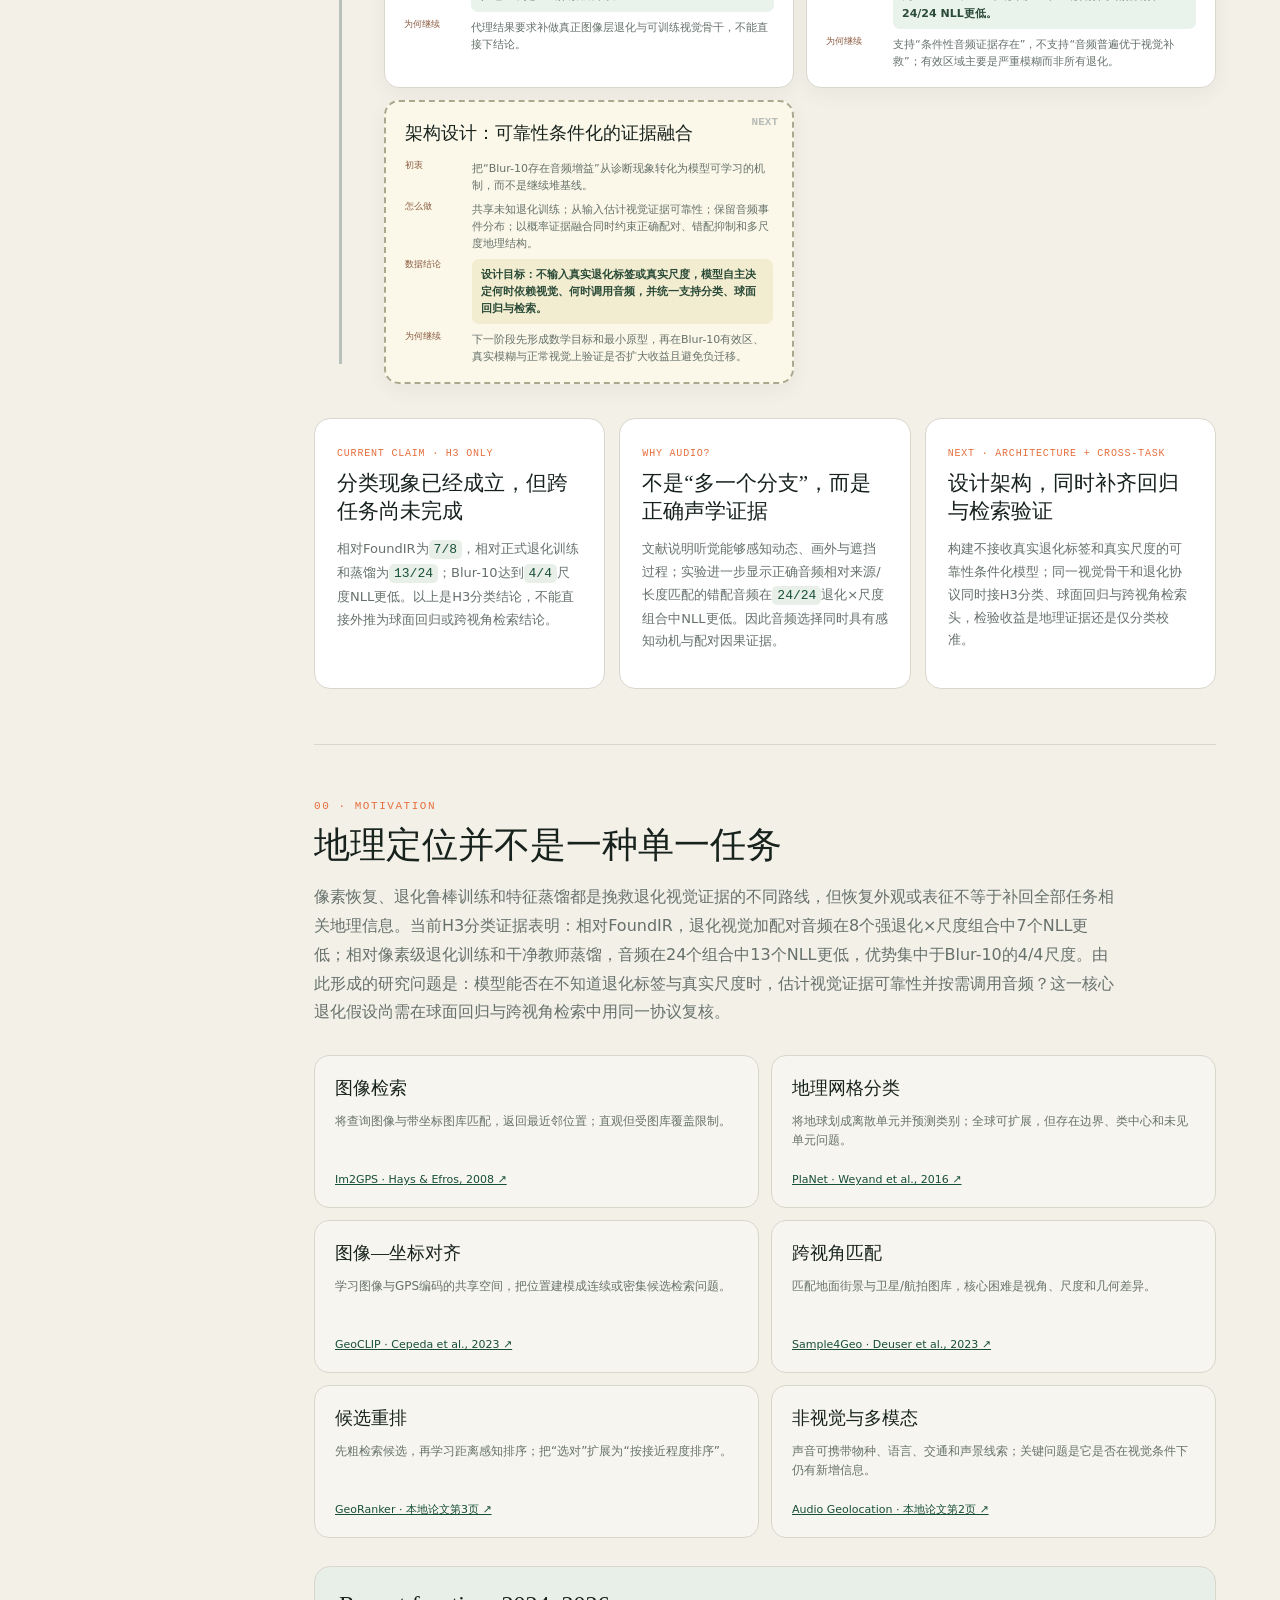
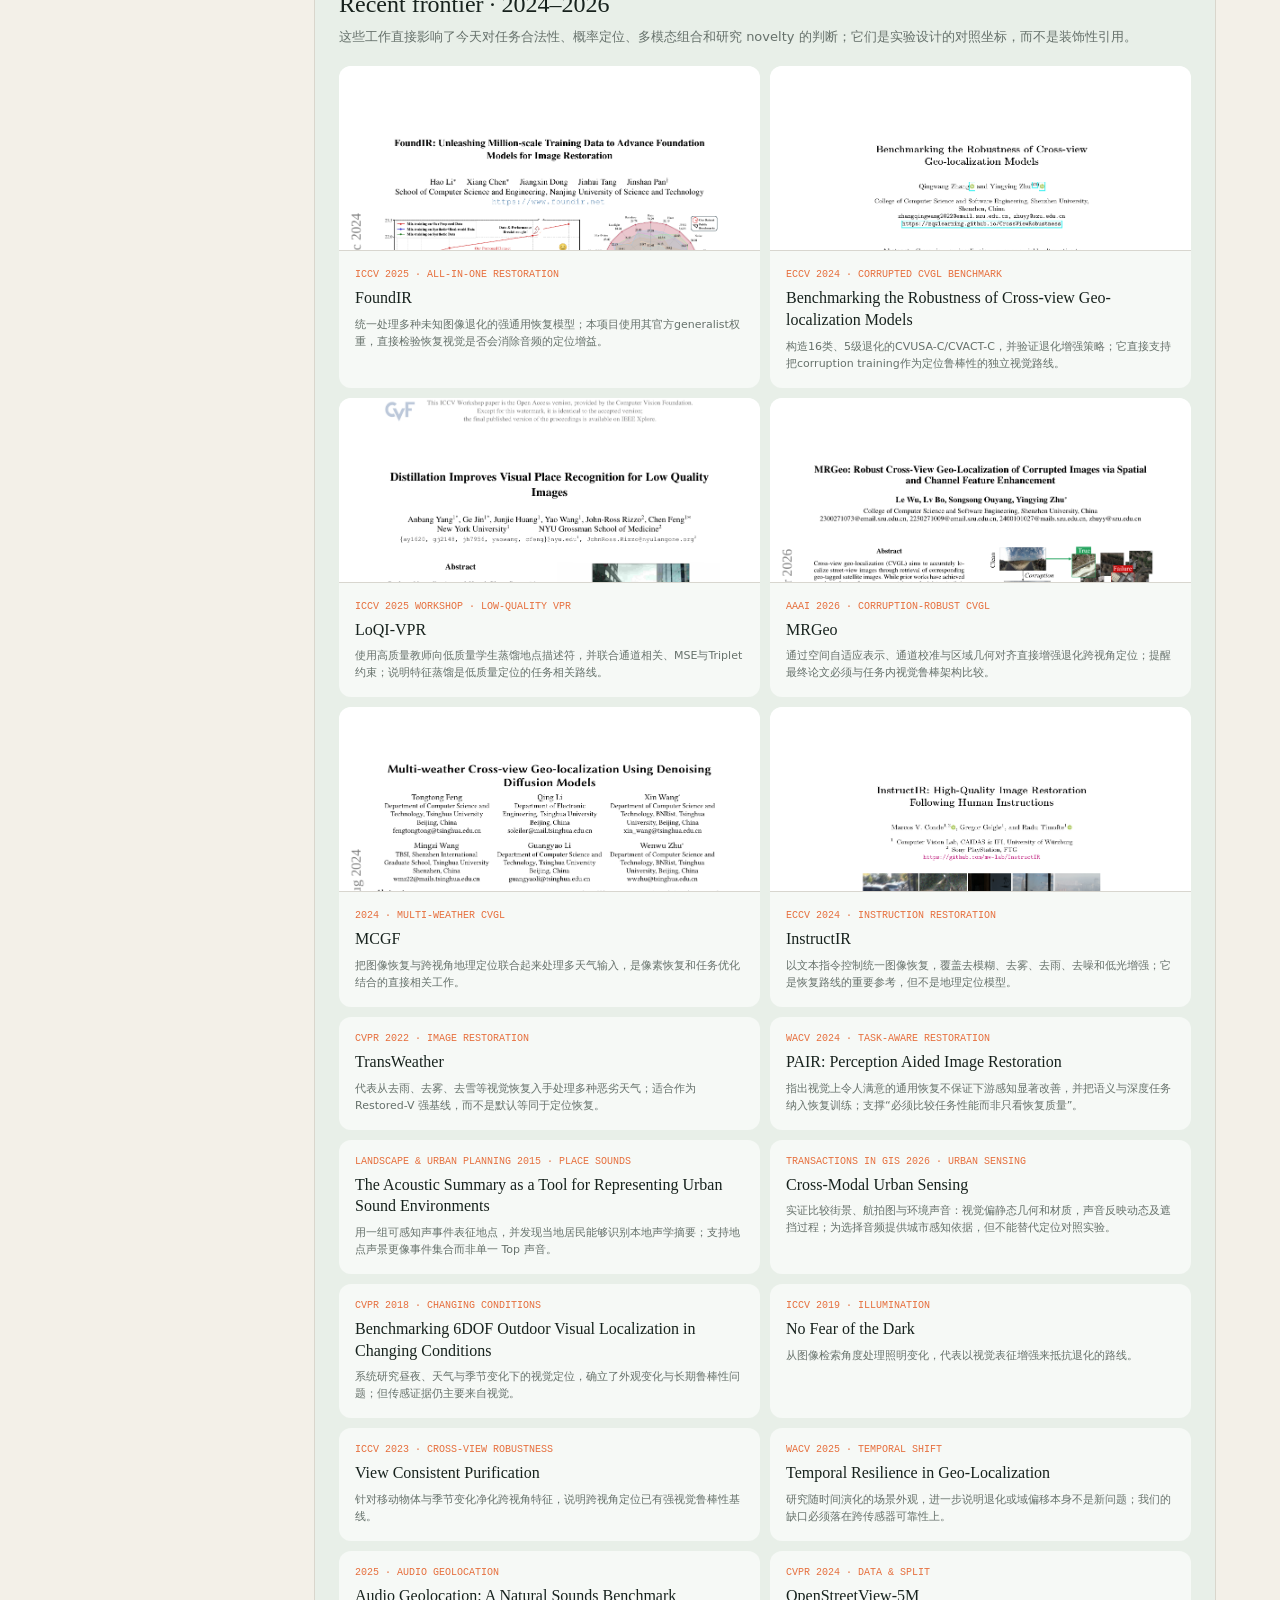
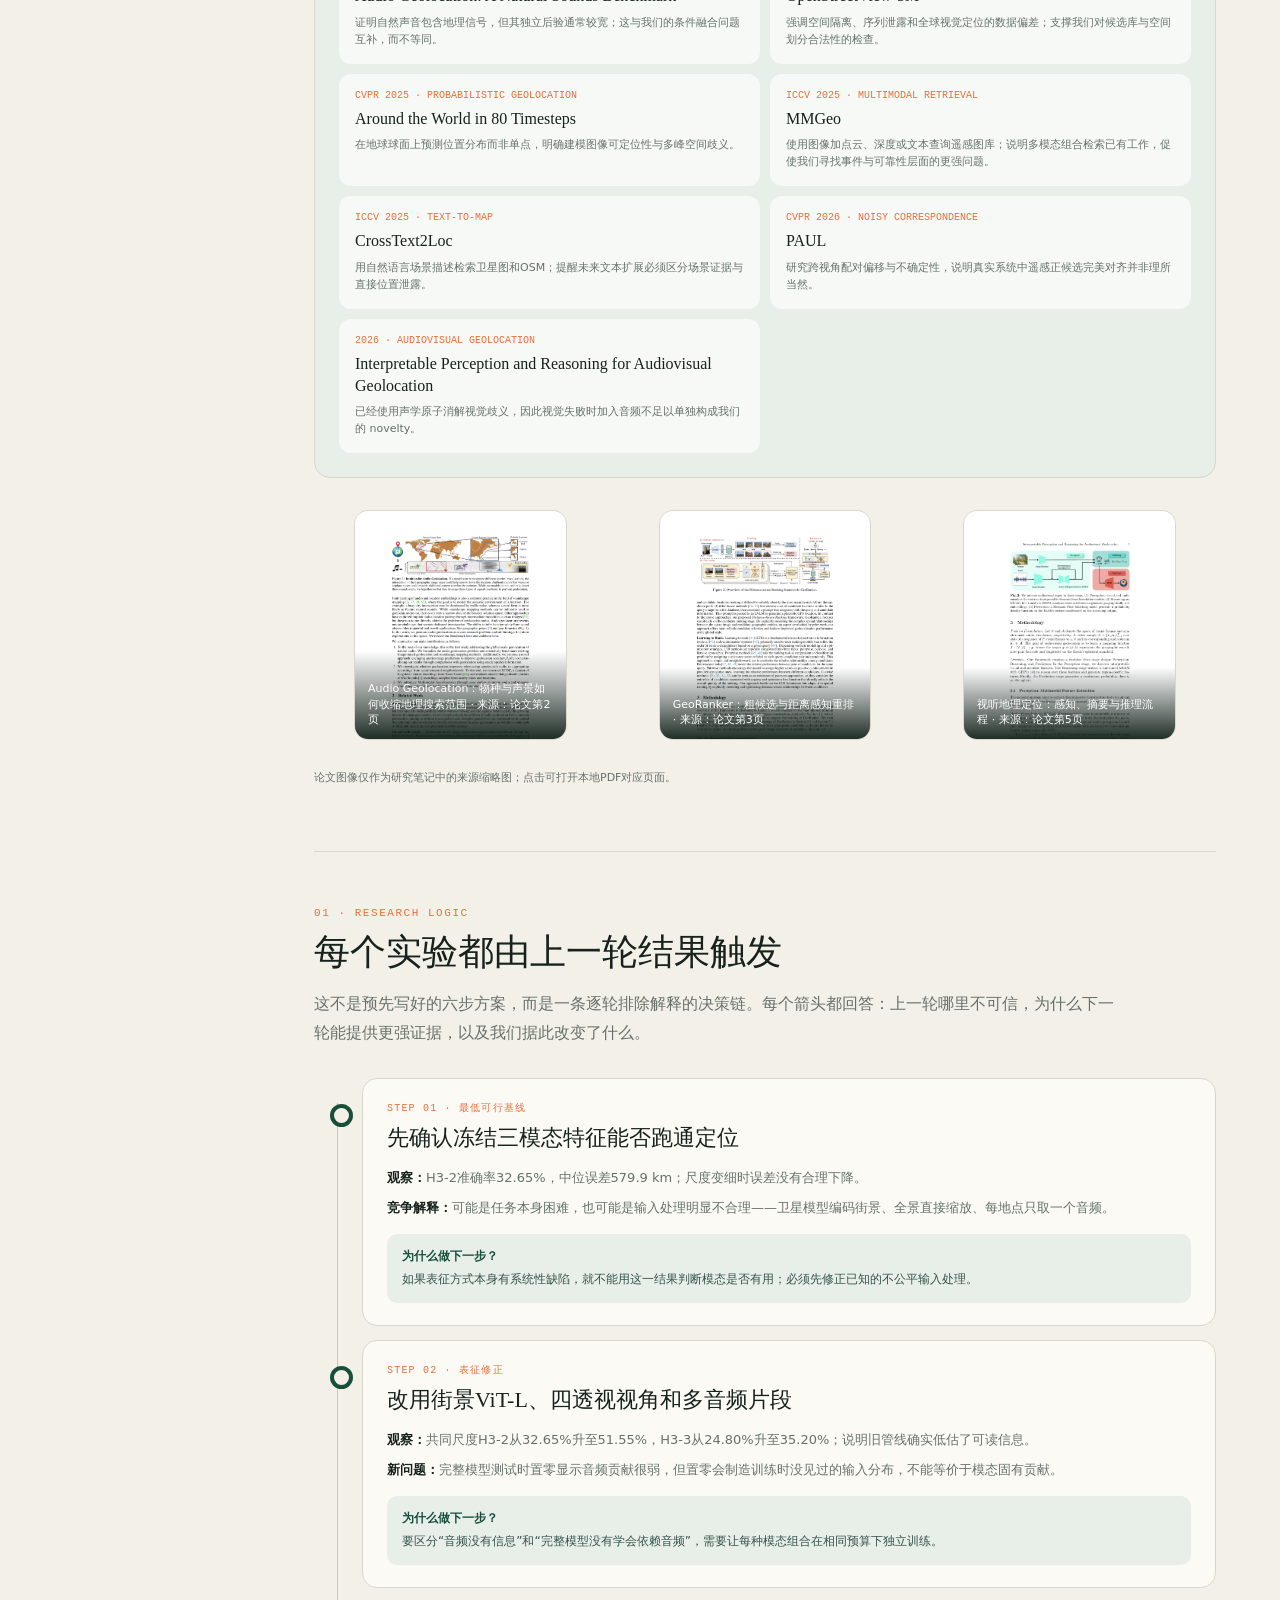
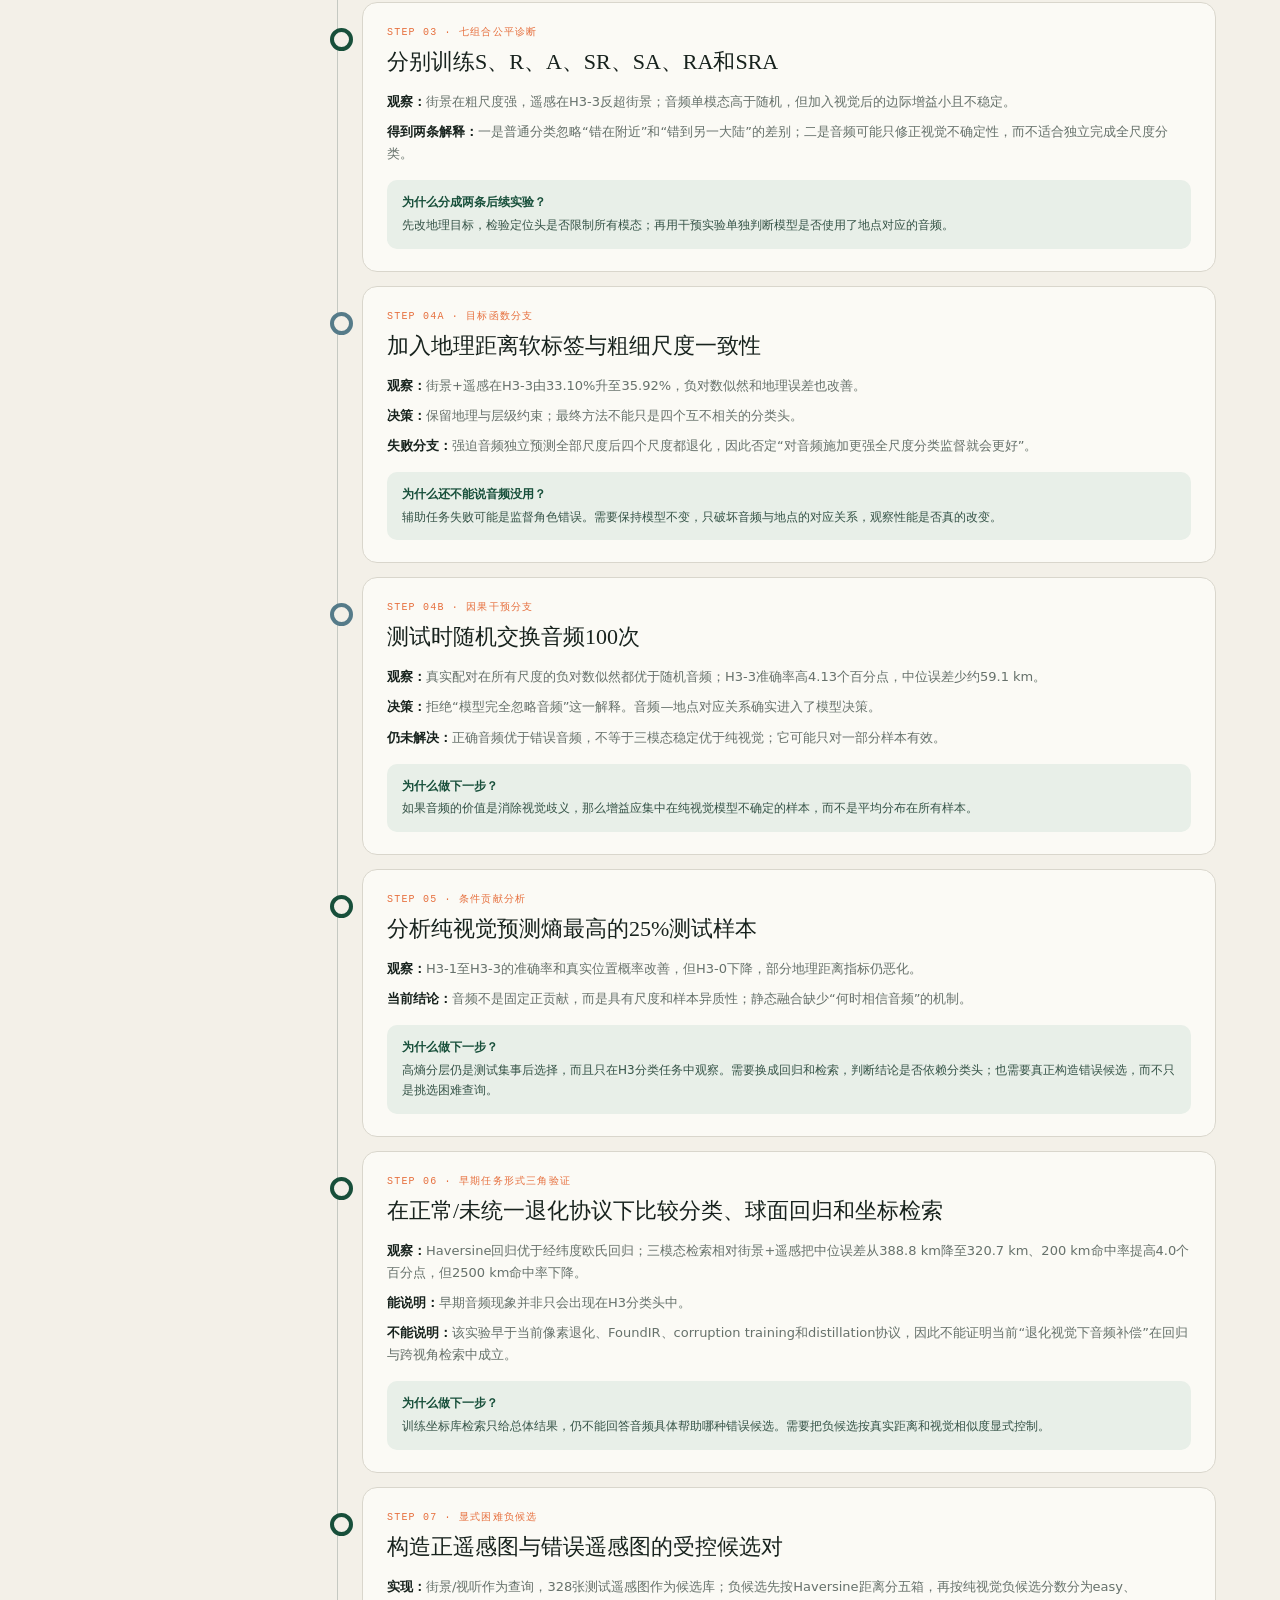
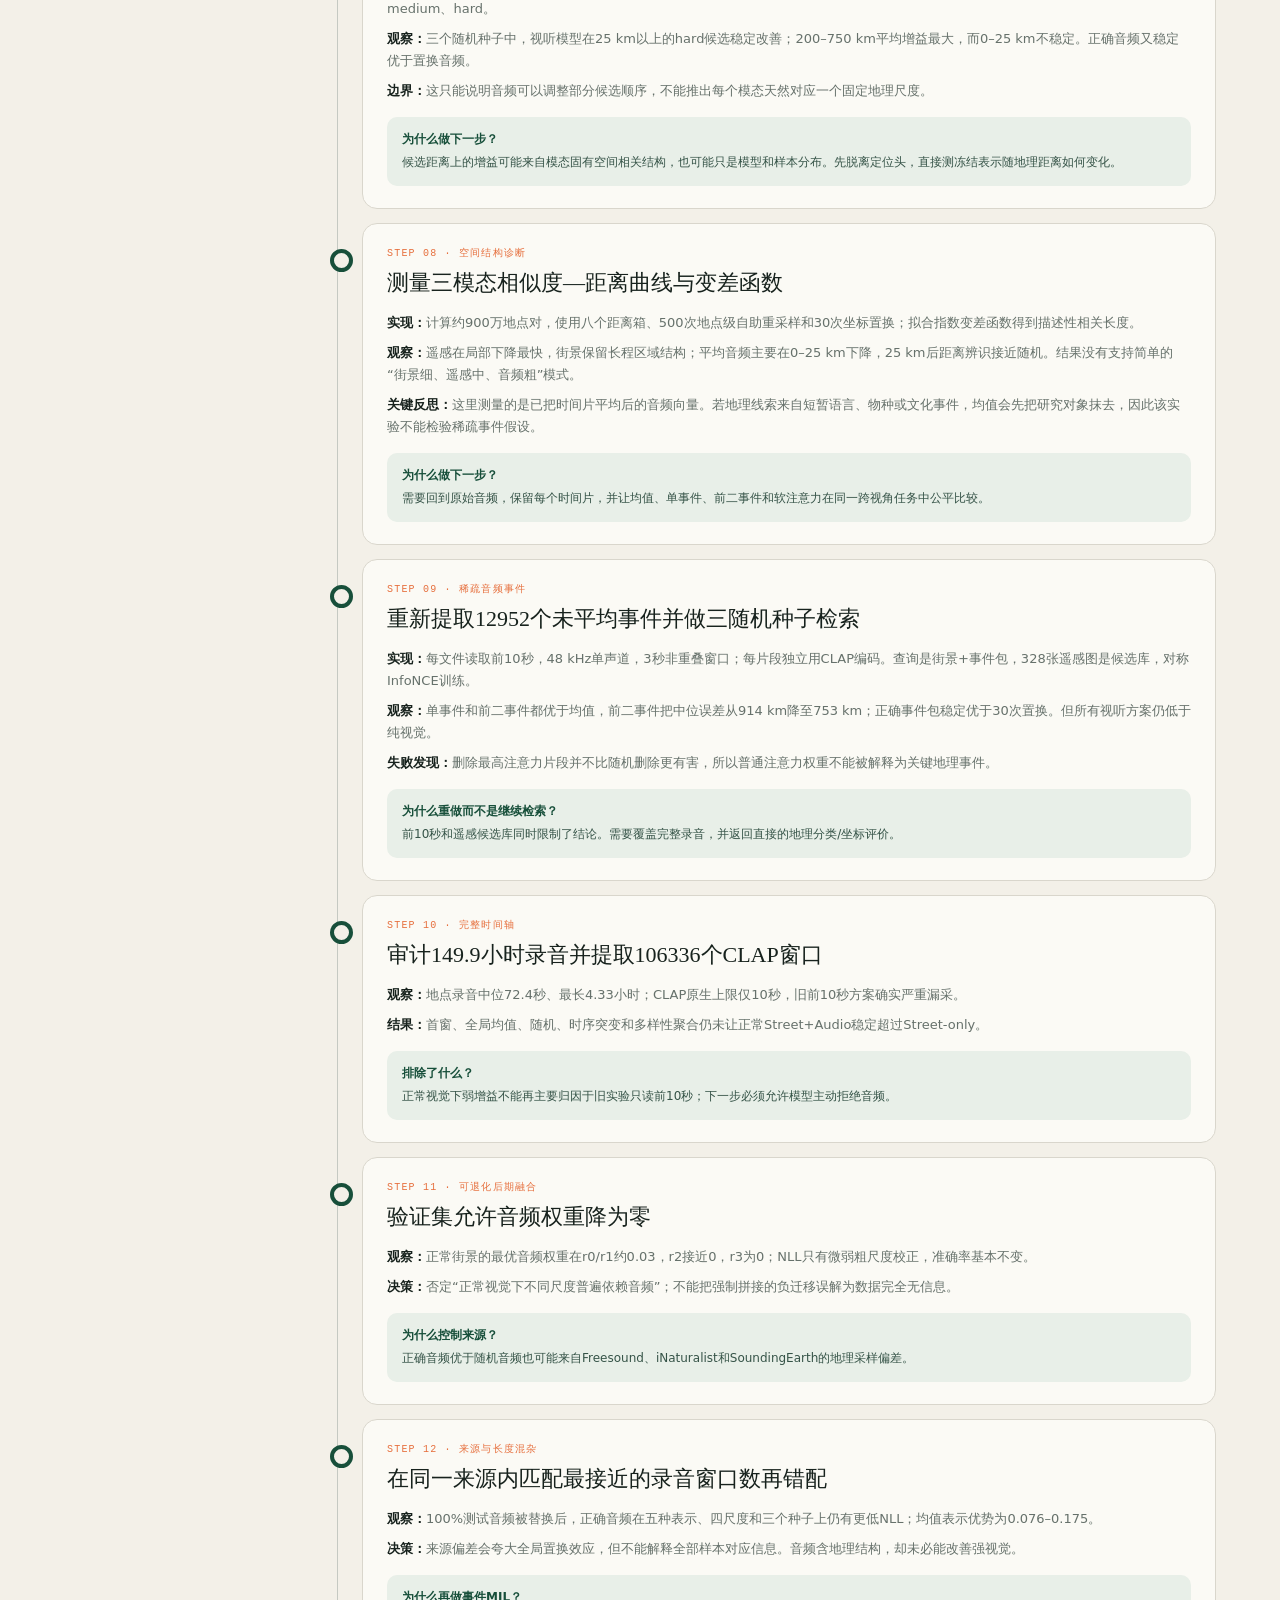
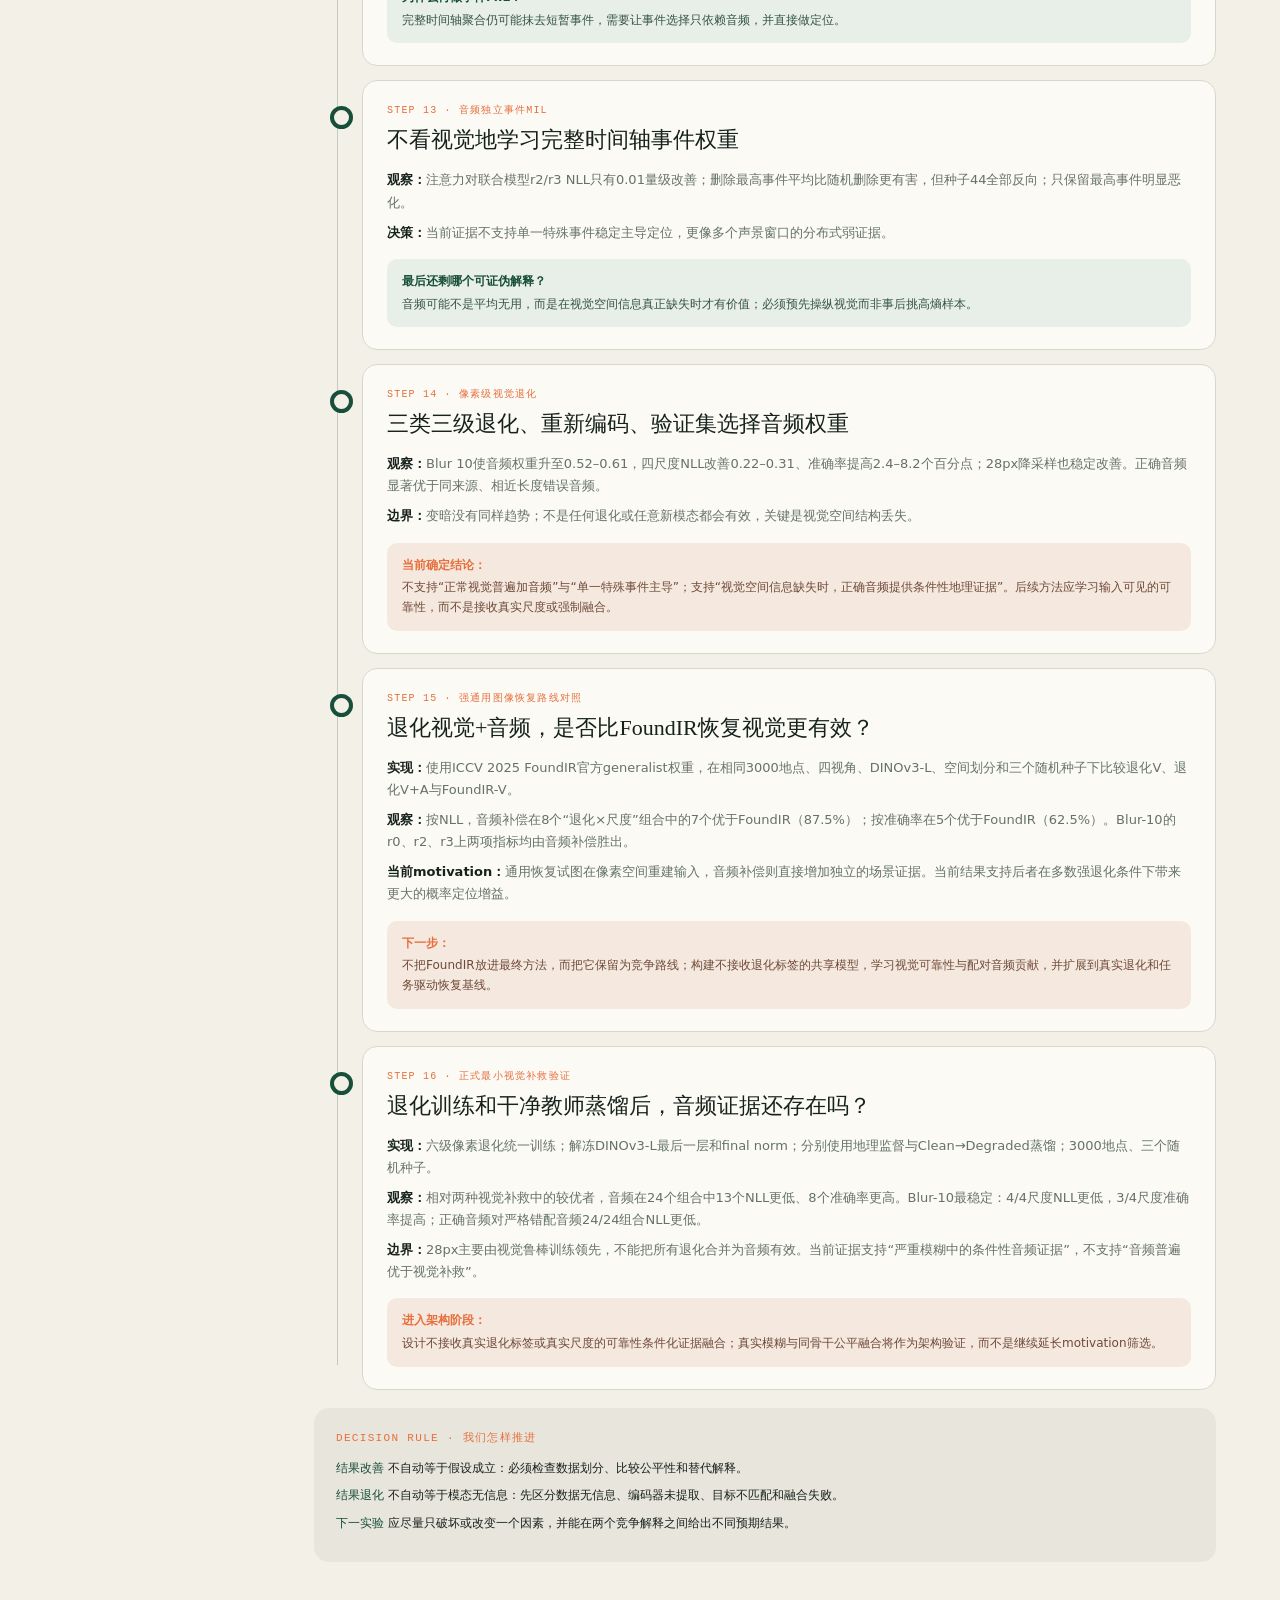
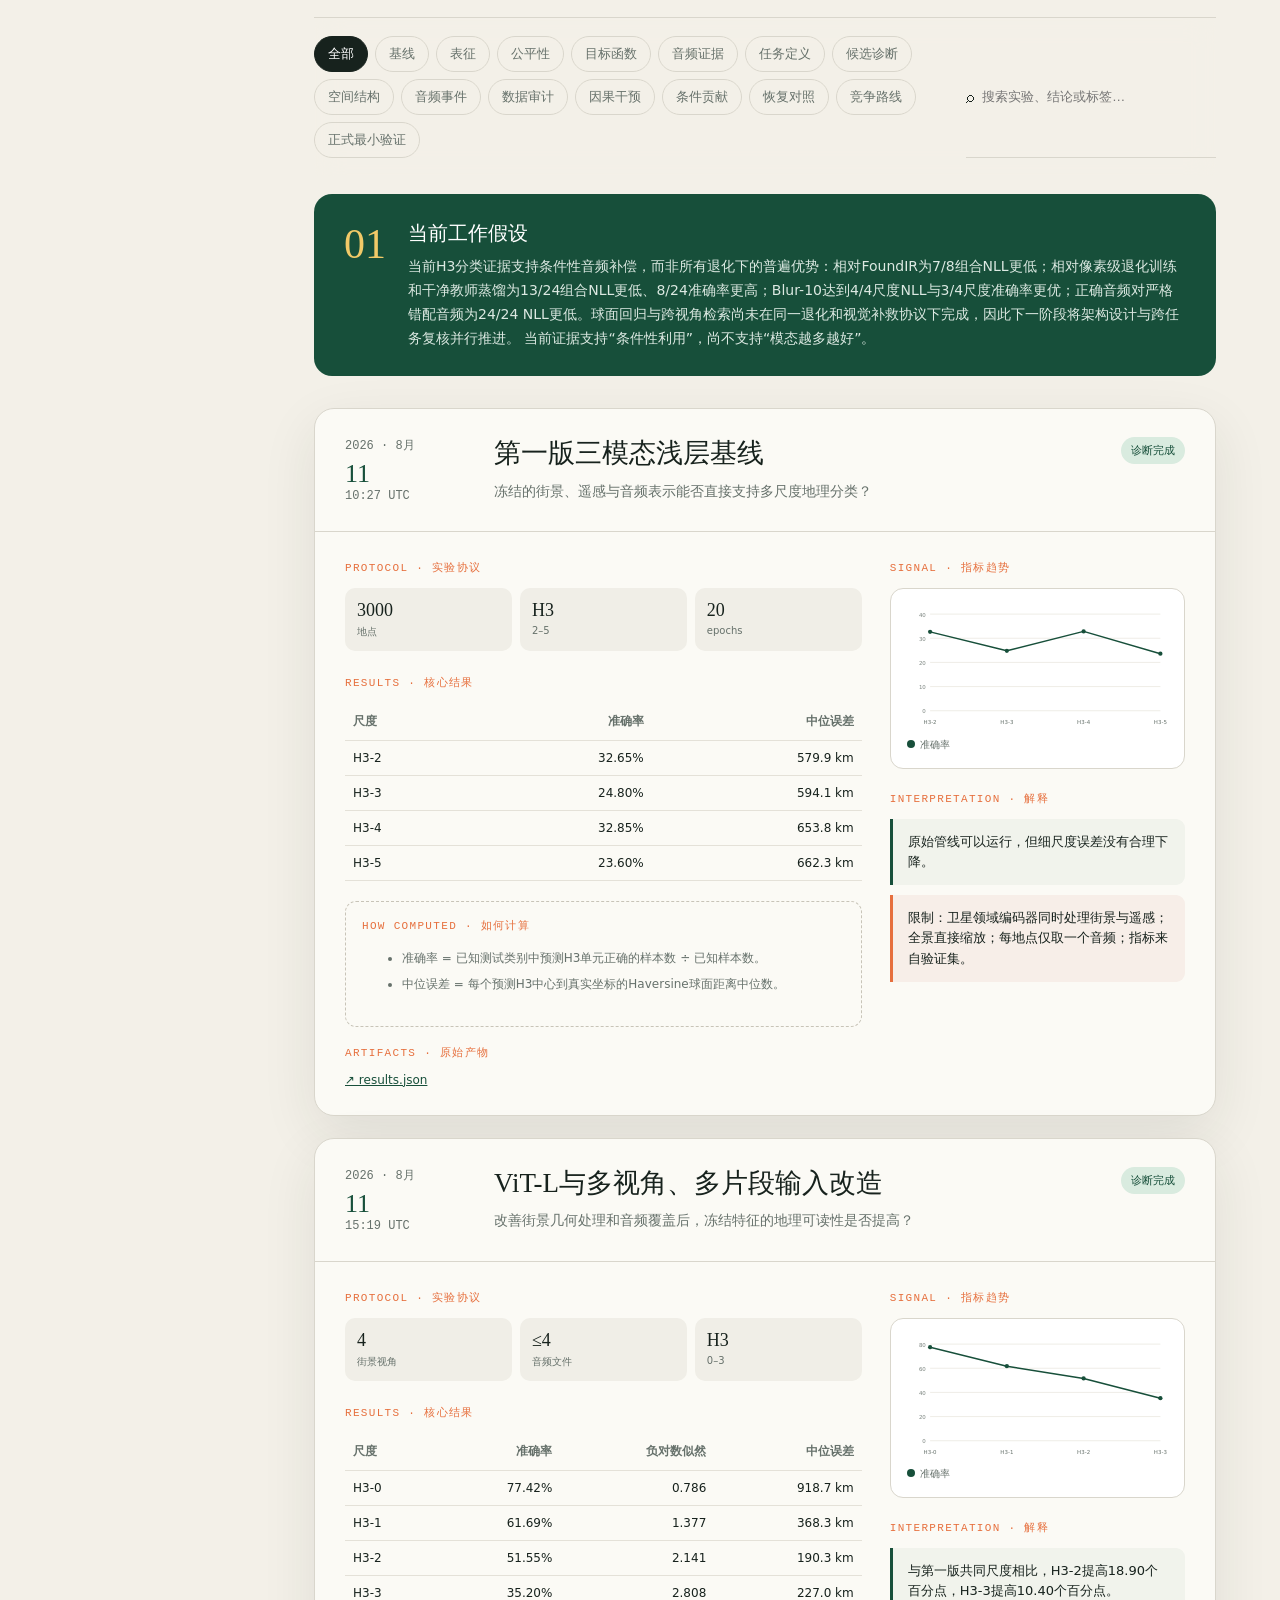
==== commit 98d8e3aa: "Clarify H3-only evidence and cross-task validation gap" ====
--- a/index.html
+++ b/index.html
@@ -5,8 +5,8 @@
   <meta name="viewport" content="width=device-width,initial-scale=1">
   <meta name="description" content="视觉、遥感与音频联合地理定位实验日志">
   <title>GeoSound Lab · 实验日志</title>
-  <link rel="stylesheet" href="styles.css?v=20260818-architecture-v1">
-  <link rel="stylesheet" href="layout-fixes.css?v=20260818-architecture-v1">
+  <link rel="stylesheet" href="styles.css?v=20260818-architecture-v2">
+  <link rel="stylesheet" href="layout-fixes.css?v=20260818-architecture-v2">
 </head>
 <body>
   <div class="shell">
@@ -27,11 +27,11 @@
         <div id="summary" class="summary-grid"></div>
       </header>
 
-      <section id="motivation" class="chapter"><div class="chapter-kicker">00 · MOTIVATION</div><h2>地理定位并不是一种单一任务</h2><p class="chapter-intro">视觉退化地理定位通常沿像素恢复路线重建图像，但恢复外观不等于恢复任务相关的地理证据。我们的受控实验表明：在严重模糊与28px降采样的8个“退化×尺度”组合中，退化视觉加配对音频按NLL有7个优于FoundIR恢复视觉，按准确率有5个优于恢复视觉。因此研究问题从一般多模态融合收敛为：如何在未知视觉退化下，不依赖像素重建，而在定位任务空间自适应利用音频补偿丢失的地理证据？</p><div class="method-grid"><article class="method-card"><b>图像检索</b><p>将查询图像与带坐标图库匹配，返回最近邻位置；直观但受图库覆盖限制。</p><a href="https://graphics.cs.cmu.edu/projects/im2gps/" target="_blank">Im2GPS · Hays &amp; Efros, 2008 ↗</a></article><article class="method-card"><b>地理网格分类</b><p>将地球划成离散单元并预测类别；全球可扩展，但存在边界、类中心和未见单元问题。</p><a href="https://arxiv.org/abs/1602.05314" target="_blank">PlaNet · Weyand et al., 2016 ↗</a></article><article class="method-card"><b>图像—坐标对齐</b><p>学习图像与GPS编码的共享空间，把位置建模成连续或密集候选检索问题。</p><a href="https://arxiv.org/abs/2309.16020" target="_blank">GeoCLIP · Cepeda et al., 2023 ↗</a></article><article class="method-card"><b>跨视角匹配</b><p>匹配地面街景与卫星/航拍图库，核心困难是视角、尺度和几何差异。</p><a href="https://arxiv.org/abs/2303.11851" target="_blank">Sample4Geo · Deuser et al., 2023 ↗</a></article><article class="method-card"><b>候选重排</b><p>先粗检索候选，再学习距离感知排序；把“选对”扩展为“按接近程度排序”。</p><a href="Paper/GeoRanker- Distance-Aware Ranking for Worldwide Image Geolocalization.pdf#page=3" target="_blank">GeoRanker · 本地论文第3页 ↗</a></article><article class="method-card"><b>非视觉与多模态</b><p>声音可携带物种、语言、交通和声景线索；关键问题是它是否在视觉条件下仍有新增信息。</p><a href="Paper/Audio Geolocation A Natural Sounds Benchmark.pdf#page=2" target="_blank">Audio Geolocation · 本地论文第2页 ↗</a></article></div>
+      <section id="motivation" class="chapter"><div class="chapter-kicker">00 · MOTIVATION</div><h2>地理定位并不是一种单一任务</h2><p class="chapter-intro">像素恢复、退化鲁棒训练和特征蒸馏都是挽救退化视觉证据的不同路线，但恢复外观或表征不等于补回全部任务相关地理信息。当前H3分类证据表明：相对FoundIR，退化视觉加配对音频在8个强退化×尺度组合中7个NLL更低；相对像素级退化训练和干净教师蒸馏，音频在24个组合中13个NLL更低，优势集中于Blur-10的4/4尺度。由此形成的研究问题是：模型能否在不知道退化标签与真实尺度时，估计视觉证据可靠性并按需调用音频？这一核心退化假设尚需在球面回归与跨视角检索中用同一协议复核。</p><div class="method-grid"><article class="method-card"><b>图像检索</b><p>将查询图像与带坐标图库匹配，返回最近邻位置；直观但受图库覆盖限制。</p><a href="https://graphics.cs.cmu.edu/projects/im2gps/" target="_blank">Im2GPS · Hays &amp; Efros, 2008 ↗</a></article><article class="method-card"><b>地理网格分类</b><p>将地球划成离散单元并预测类别；全球可扩展，但存在边界、类中心和未见单元问题。</p><a href="https://arxiv.org/abs/1602.05314" target="_blank">PlaNet · Weyand et al., 2016 ↗</a></article><article class="method-card"><b>图像—坐标对齐</b><p>学习图像与GPS编码的共享空间，把位置建模成连续或密集候选检索问题。</p><a href="https://arxiv.org/abs/2309.16020" target="_blank">GeoCLIP · Cepeda et al., 2023 ↗</a></article><article class="method-card"><b>跨视角匹配</b><p>匹配地面街景与卫星/航拍图库，核心困难是视角、尺度和几何差异。</p><a href="https://arxiv.org/abs/2303.11851" target="_blank">Sample4Geo · Deuser et al., 2023 ↗</a></article><article class="method-card"><b>候选重排</b><p>先粗检索候选，再学习距离感知排序；把“选对”扩展为“按接近程度排序”。</p><a href="Paper/GeoRanker- Distance-Aware Ranking for Worldwide Image Geolocalization.pdf#page=3" target="_blank">GeoRanker · 本地论文第3页 ↗</a></article><article class="method-card"><b>非视觉与多模态</b><p>声音可携带物种、语言、交通和声景线索；关键问题是它是否在视觉条件下仍有新增信息。</p><a href="Paper/Audio Geolocation A Natural Sounds Benchmark.pdf#page=2" target="_blank">Audio Geolocation · 本地论文第2页 ↗</a></article></div>
 <div class="paper-strip"><figure class="paper-shot"><a href="Paper/Audio Geolocation A Natural Sounds Benchmark.pdf#page=2" target="_blank"><img src="assets/papers/audio_geo_p2.png" alt="Audio Geolocation论文第2页"></a><figcaption>Audio Geolocation：物种与声景如何收缩地理搜索范围 · 来源：论文第2页</figcaption></figure><figure class="paper-shot"><a href="Paper/GeoRanker- Distance-Aware Ranking for Worldwide Image Geolocalization.pdf#page=3" target="_blank"><img src="assets/papers/georanker_p3.png" alt="GeoRanker论文第3页"></a><figcaption>GeoRanker：粗候选与距离感知重排 · 来源：论文第3页</figcaption></figure><figure class="paper-shot"><a href="Paper/Interpretable Perception and Reasoning for Audiovisual Geolocation.pdf#page=5" target="_blank"><img src="assets/papers/avgeo_p5.png" alt="视听地理定位论文第5页"></a><figcaption>视听地理定位：感知、摘要与推理流程 · 来源：论文第5页</figcaption></figure></div><p class="footer-note">论文图像仅作为研究笔记中的来源缩略图；点击可打开本地PDF对应页面。</p></section>
       <section id="logic" class="chapter"><div class="chapter-kicker">01 · RESEARCH LOGIC</div><h2>每个实验都由上一轮结果触发</h2><p class="chapter-intro">这不是预先写好的六步方案，而是一条逐轮排除解释的决策链。每个箭头都回答：上一轮哪里不可信，为什么下一轮能提供更强证据，以及我们据此改变了什么。</p><div class="decision-chain"><article class="decision-node"><div class="decision-meta">STEP 01 · 最低可行基线</div><h3>先确认冻结三模态特征能否跑通定位</h3><p><b>观察：</b>H3-2准确率32.65%，中位误差579.9 km；尺度变细时误差没有合理下降。</p><p><b>竞争解释：</b>可能是任务本身困难，也可能是输入处理明显不合理——卫星模型编码街景、全景直接缩放、每地点只取一个音频。</p><div class="transition"><strong>为什么做下一步？</strong> 如果表征方式本身有系统性缺陷，就不能用这一结果判断模态是否有用；必须先修正已知的不公平输入处理。</div></article><article class="decision-node"><div class="decision-meta">STEP 02 · 表征修正</div><h3>改用街景ViT-L、四透视视角和多音频片段</h3><p><b>观察：</b>共同尺度H3-2从32.65%升至51.55%，H3-3从24.80%升至35.20%；说明旧管线确实低估了可读信息。</p><p><b>新问题：</b>完整模型测试时置零显示音频贡献很弱，但置零会制造训练时没见过的输入分布，不能等价于模态固有贡献。</p><div class="transition"><strong>为什么做下一步？</strong> 要区分“音频没有信息”和“完整模型没有学会依赖音频”，需要让每种模态组合在相同预算下独立训练。</div></article><article class="decision-node"><div class="decision-meta">STEP 03 · 七组合公平诊断</div><h3>分别训练S、R、A、SR、SA、RA和SRA</h3><p><b>观察：</b>街景在粗尺度强，遥感在H3-3反超街景；音频单模态高于随机，但加入视觉后的边际增益小且不稳定。</p><p><b>得到两条解释：</b>一是普通分类忽略“错在附近”和“错到另一大陆”的差别；二是音频可能只修正视觉不确定性，而不适合独立完成全尺度分类。</p><div class="transition"><strong>为什么分成两条后续实验？</strong> 先改地理目标，检验定位头是否限制所有模态；再用干预实验单独判断模型是否使用了地点对应的音频。</div></article><article class="decision-node branch"><div class="decision-meta">STEP 04A · 目标函数分支</div><h3>加入地理距离软标签与粗细尺度一致性</h3><p><b>观察：</b>街景+遥感在H3-3由33.10%升至35.92%，负对数似然和地理误差也改善。</p><p><b>决策：</b>保留地理与层级约束；最终方法不能只是四个互不相关的分类头。</p><p><b>失败分支：</b>强迫音频独立预测全部尺度后四个尺度都退化，因此否定“对音频施加更强全尺度分类监督就会更好”。</p><div class="transition"><strong>为什么还不能说音频没用？</strong> 辅助任务失败可能是监督角色错误。需要保持模型不变，只破坏音频与地点的对应关系，观察性能是否真的改变。</div></article><article class="decision-node branch"><div class="decision-meta">STEP 04B · 因果干预分支</div><h3>测试时随机交换音频100次</h3><p><b>观察：</b>真实配对在所有尺度的负对数似然都优于随机音频；H3-3准确率高4.13个百分点，中位误差少约59.1 km。</p><p><b>决策：</b>拒绝“模型完全忽略音频”这一解释。音频—地点对应关系确实进入了模型决策。</p><p><b>仍未解决：</b>正确音频优于错误音频，不等于三模态稳定优于纯视觉；它可能只对一部分样本有效。</p><div class="transition"><strong>为什么做下一步？</strong> 如果音频的价值是消除视觉歧义，那么增益应集中在纯视觉模型不确定的样本，而不是平均分布在所有样本。</div></article><article class="decision-node"><div class="decision-meta">STEP 05 · 条件贡献分析</div><h3>分析纯视觉预测熵最高的25%测试样本</h3><p><b>观察：</b>H3-1至H3-3的准确率和真实位置概率改善，但H3-0下降，部分地理距离指标仍恶化。</p><p><b>当前结论：</b>音频不是固定正贡献，而是具有尺度和样本异质性；静态融合缺少“何时相信音频”的机制。</p>
 <div class="transition"><strong>为什么做下一步？</strong> 高熵分层仍是测试集事后选择，而且只在H3分类任务中观察。需要换成回归和检索，判断结论是否依赖分类头；也需要真正构造错误候选，而不只是挑选困难查询。</div></article>
-<article class="decision-node"><div class="decision-meta">STEP 06 · 任务形式三角验证</div><h3>在分类、球面回归和坐标检索中重做七组合</h3><p><b>观察：</b>Haversine回归优于经纬度欧氏回归；三模态检索相对街景+遥感把中位误差从388.8 km降至320.7 km、200 km命中率提高4.0个百分点，但2500 km命中率下降。</p><p><b>决策：</b>音频的条件增益不是H3分类独有现象，但仍不是全尺度稳定正贡献。后续使用更符合实际的跨视角候选排序作为主要诊断任务。</p><div class="transition"><strong>为什么做下一步？</strong> 训练坐标库检索只给总体结果，仍不能回答音频具体帮助哪种错误候选。需要把负候选按真实距离和视觉相似度显式控制。</div></article>
+<article class="decision-node"><div class="decision-meta">STEP 06 · 早期任务形式三角验证</div><h3>在正常/未统一退化协议下比较分类、球面回归和坐标检索</h3><p><b>观察：</b>Haversine回归优于经纬度欧氏回归；三模态检索相对街景+遥感把中位误差从388.8 km降至320.7 km、200 km命中率提高4.0个百分点，但2500 km命中率下降。</p><p><b>能说明：</b>早期音频现象并非只会出现在H3分类头中。</p><p><b>不能说明：</b>该实验早于当前像素退化、FoundIR、corruption training和distillation协议，因此不能证明当前“退化视觉下音频补偿”在回归与跨视角检索中成立。</p><div class="transition"><strong>为什么做下一步？</strong> 训练坐标库检索只给总体结果，仍不能回答音频具体帮助哪种错误候选。需要把负候选按真实距离和视觉相似度显式控制。</div></article>
 <article class="decision-node"><div class="decision-meta">STEP 07 · 显式困难负候选</div><h3>构造正遥感图与错误遥感图的受控候选对</h3><p><b>实现：</b>街景/视听作为查询，328张测试遥感图作为候选库；负候选先按Haversine距离分五箱，再按纯视觉负候选分数分为easy、medium、hard。</p><p><b>观察：</b>三个随机种子中，视听模型在25 km以上的hard候选稳定改善；200–750 km平均增益最大，而0–25 km不稳定。正确音频又稳定优于置换音频。</p><p><b>边界：</b>这只能说明音频可以调整部分候选顺序，不能推出每个模态天然对应一个固定地理尺度。</p><div class="transition"><strong>为什么做下一步？</strong> 候选距离上的增益可能来自模态固有空间相关结构，也可能只是模型和样本分布。先脱离定位头，直接测冻结表示随地理距离如何变化。</div></article>
 <article class="decision-node"><div class="decision-meta">STEP 08 · 空间结构诊断</div><h3>测量三模态相似度—距离曲线与变差函数</h3><p><b>实现：</b>计算约900万地点对，使用八个距离箱、500次地点级自助重采样和30次坐标置换；拟合指数变差函数得到描述性相关长度。</p><p><b>观察：</b>遥感在局部下降最快，街景保留长程区域结构；平均音频主要在0–25 km下降，25 km后距离辨识接近随机。结果没有支持简单的“街景细、遥感中、音频粗”模式。</p><p><b>关键反思：</b>这里测量的是已把时间片平均后的音频向量。若地理线索来自短暂语言、物种或文化事件，均值会先把研究对象抹去，因此该实验不能检验稀疏事件假设。</p><div class="transition"><strong>为什么做下一步？</strong> 需要回到原始音频，保留每个时间片，并让均值、单事件、前二事件和软注意力在同一跨视角任务中公平比较。</div></article>
 <article class="decision-node"><div class="decision-meta">STEP 09 · 稀疏音频事件</div><h3>重新提取12952个未平均事件并做三随机种子检索</h3><p><b>实现：</b>每文件读取前10秒，48 kHz单声道，3秒非重叠窗口；每片段独立用CLAP编码。查询是街景+事件包，328张遥感图是候选库，对称InfoNCE训练。</p><p><b>观察：</b>单事件和前二事件都优于均值，前二事件把中位误差从914 km降至753 km；正确事件包稳定优于30次置换。但所有视听方案仍低于纯视觉。</p><p><b>失败发现：</b>删除最高注意力片段并不比随机删除更有害，所以普通注意力权重不能被解释为关键地理事件。</p><div class="transition"><strong>为什么重做而不是继续检索？</strong> 前10秒和遥感候选库同时限制了结论。需要覆盖完整录音，并返回直接的地理分类/坐标评价。</div></article>
@@ -54,8 +54,8 @@
       <p id="empty" class="empty" hidden>没有找到匹配的实验记录。</p>
     </main>
   </div>
-  <script src="app.js?v=20260818-architecture-v1"></script>
-  <script src="literature.js?v=20260818-architecture-v1"></script>
-  <script src="research-map.js?v=20260818-architecture-v1"></script>
+  <script src="app.js?v=20260818-architecture-v2"></script>
+  <script src="literature.js?v=20260818-architecture-v2"></script>
+  <script src="research-map.js?v=20260818-architecture-v2"></script>
 </body>
 </html>
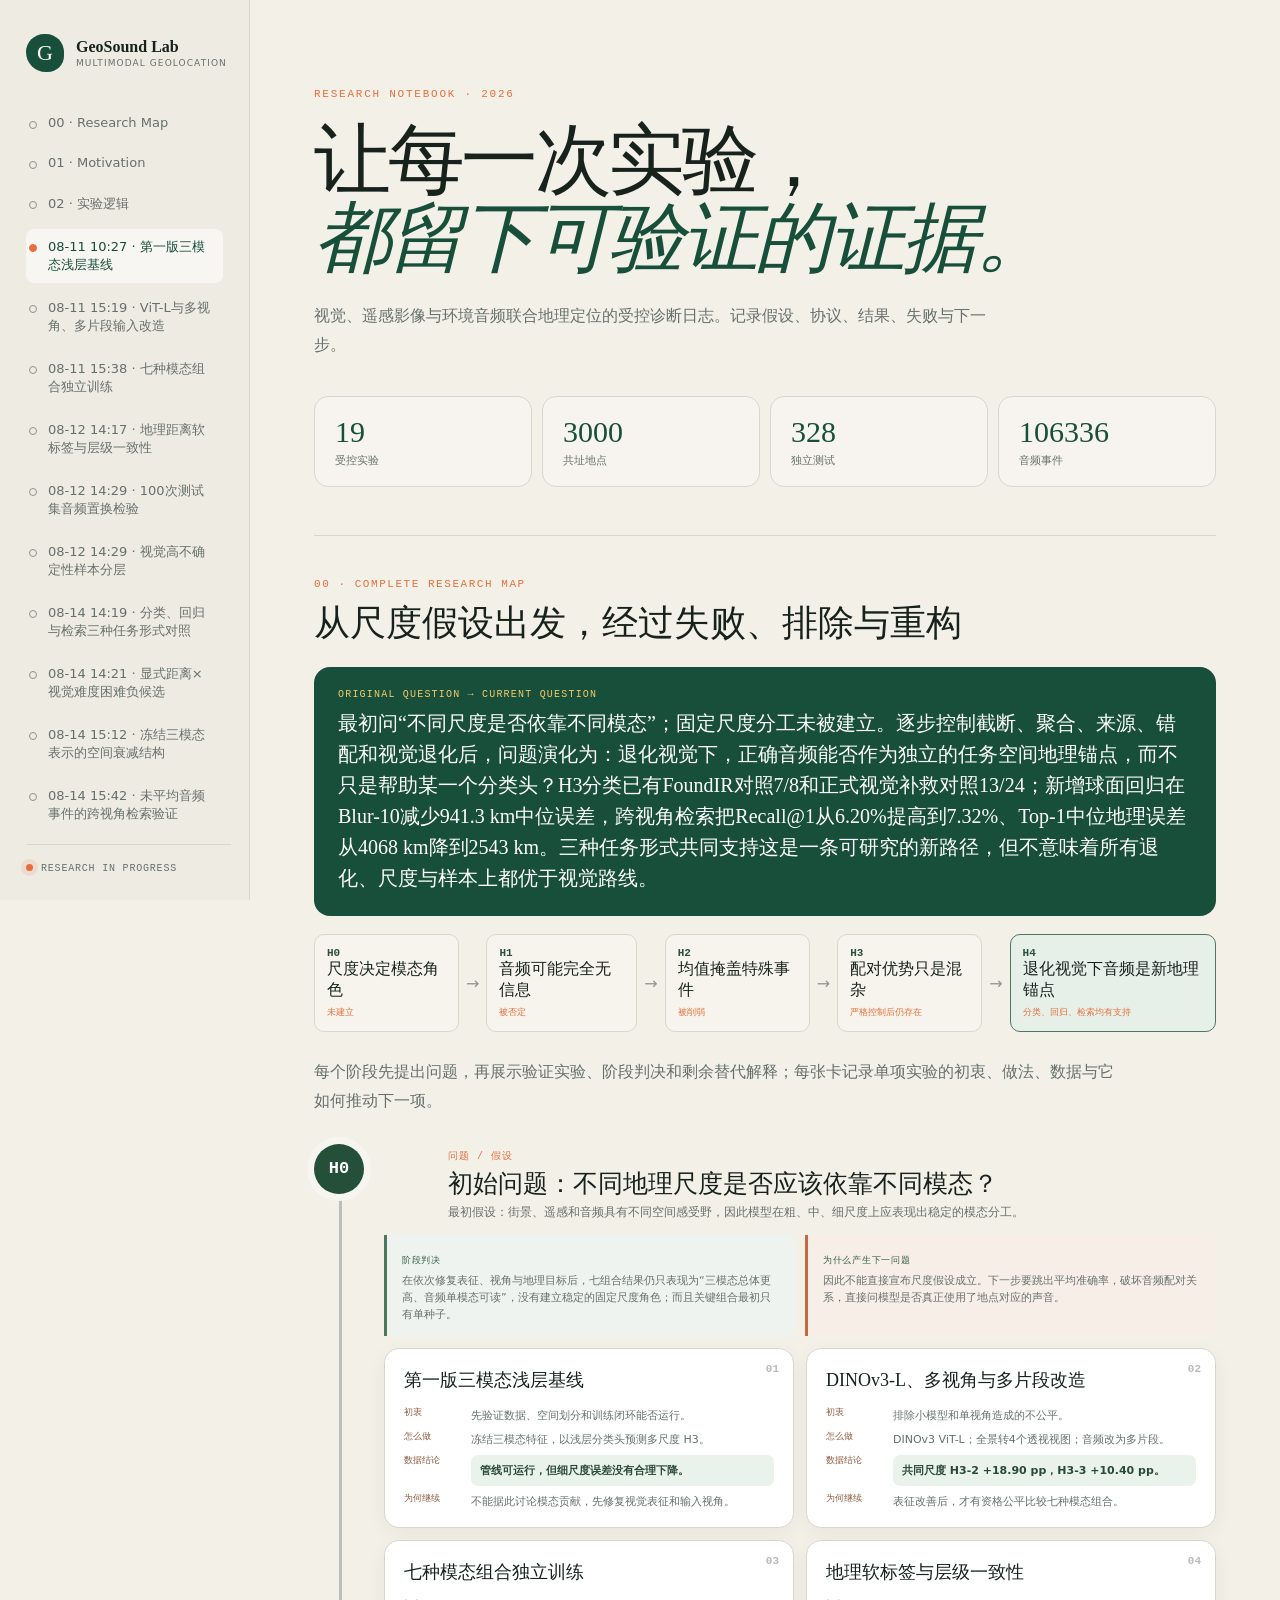
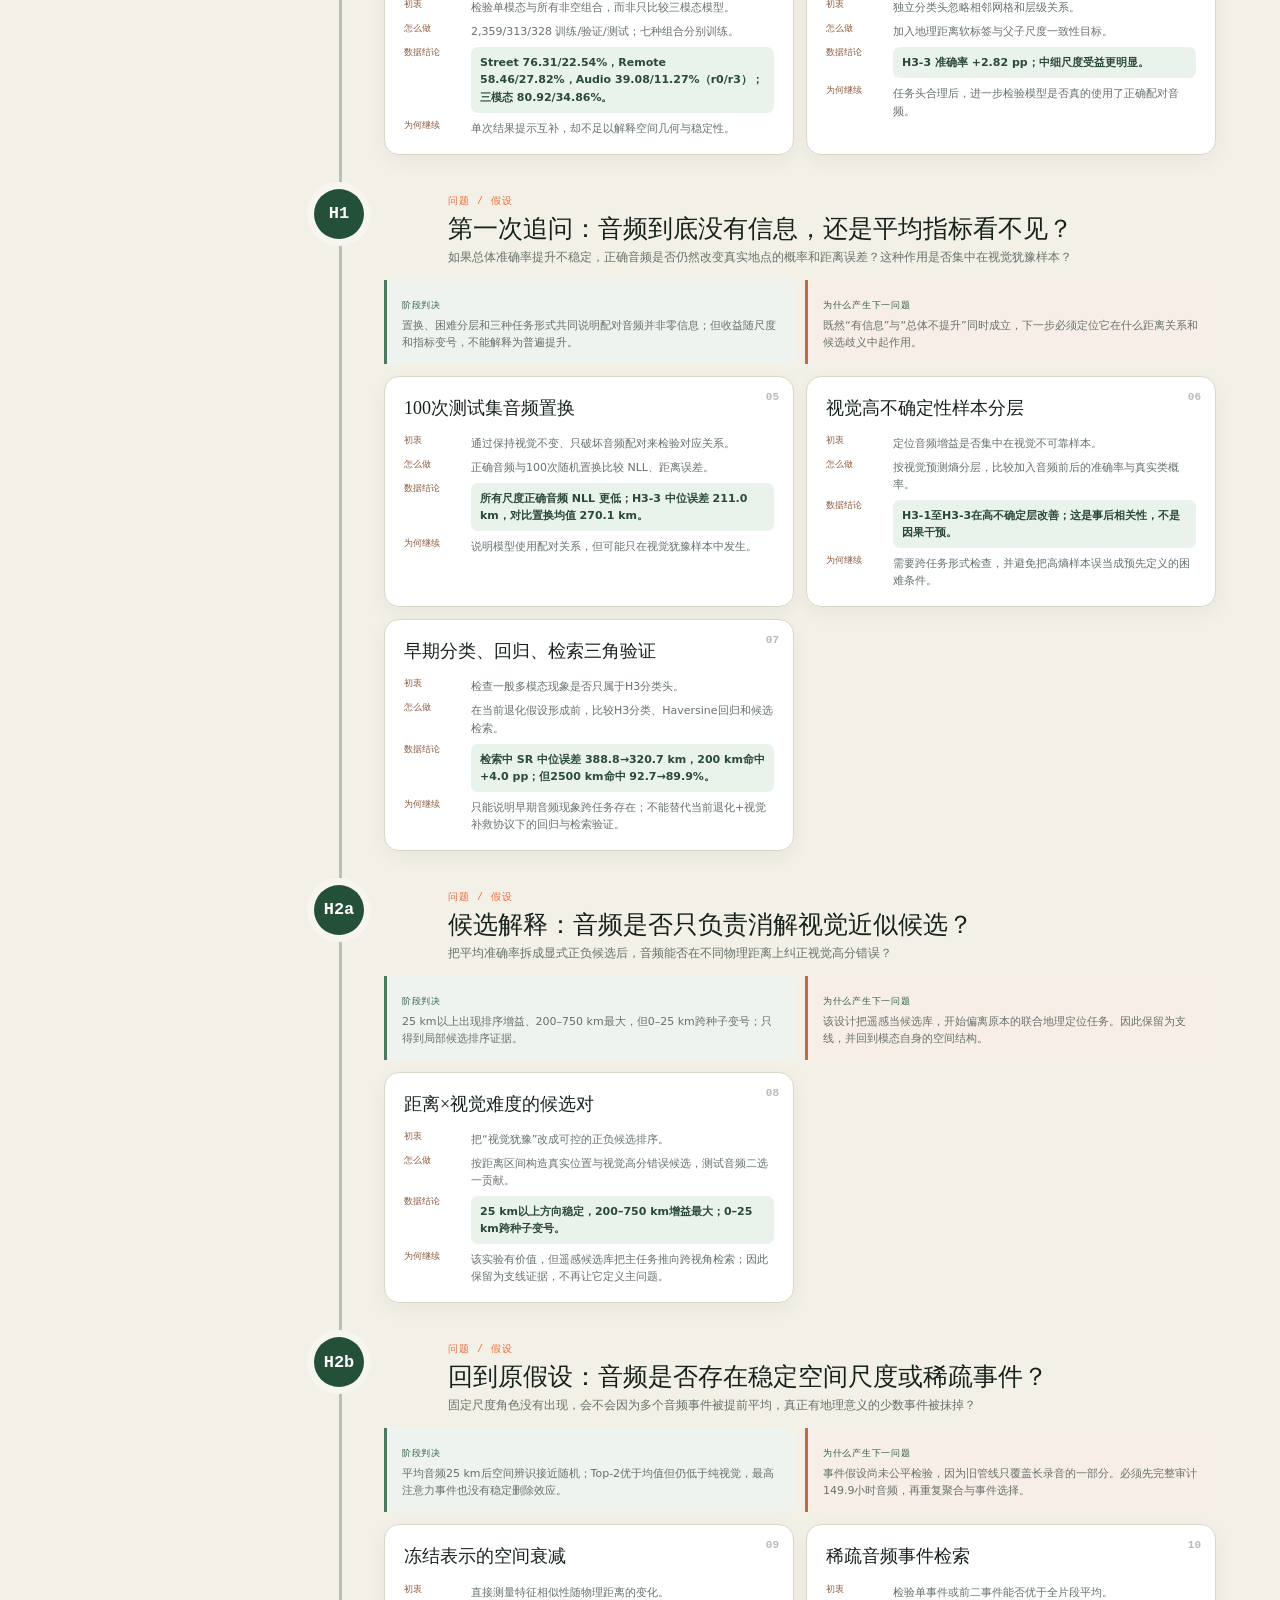
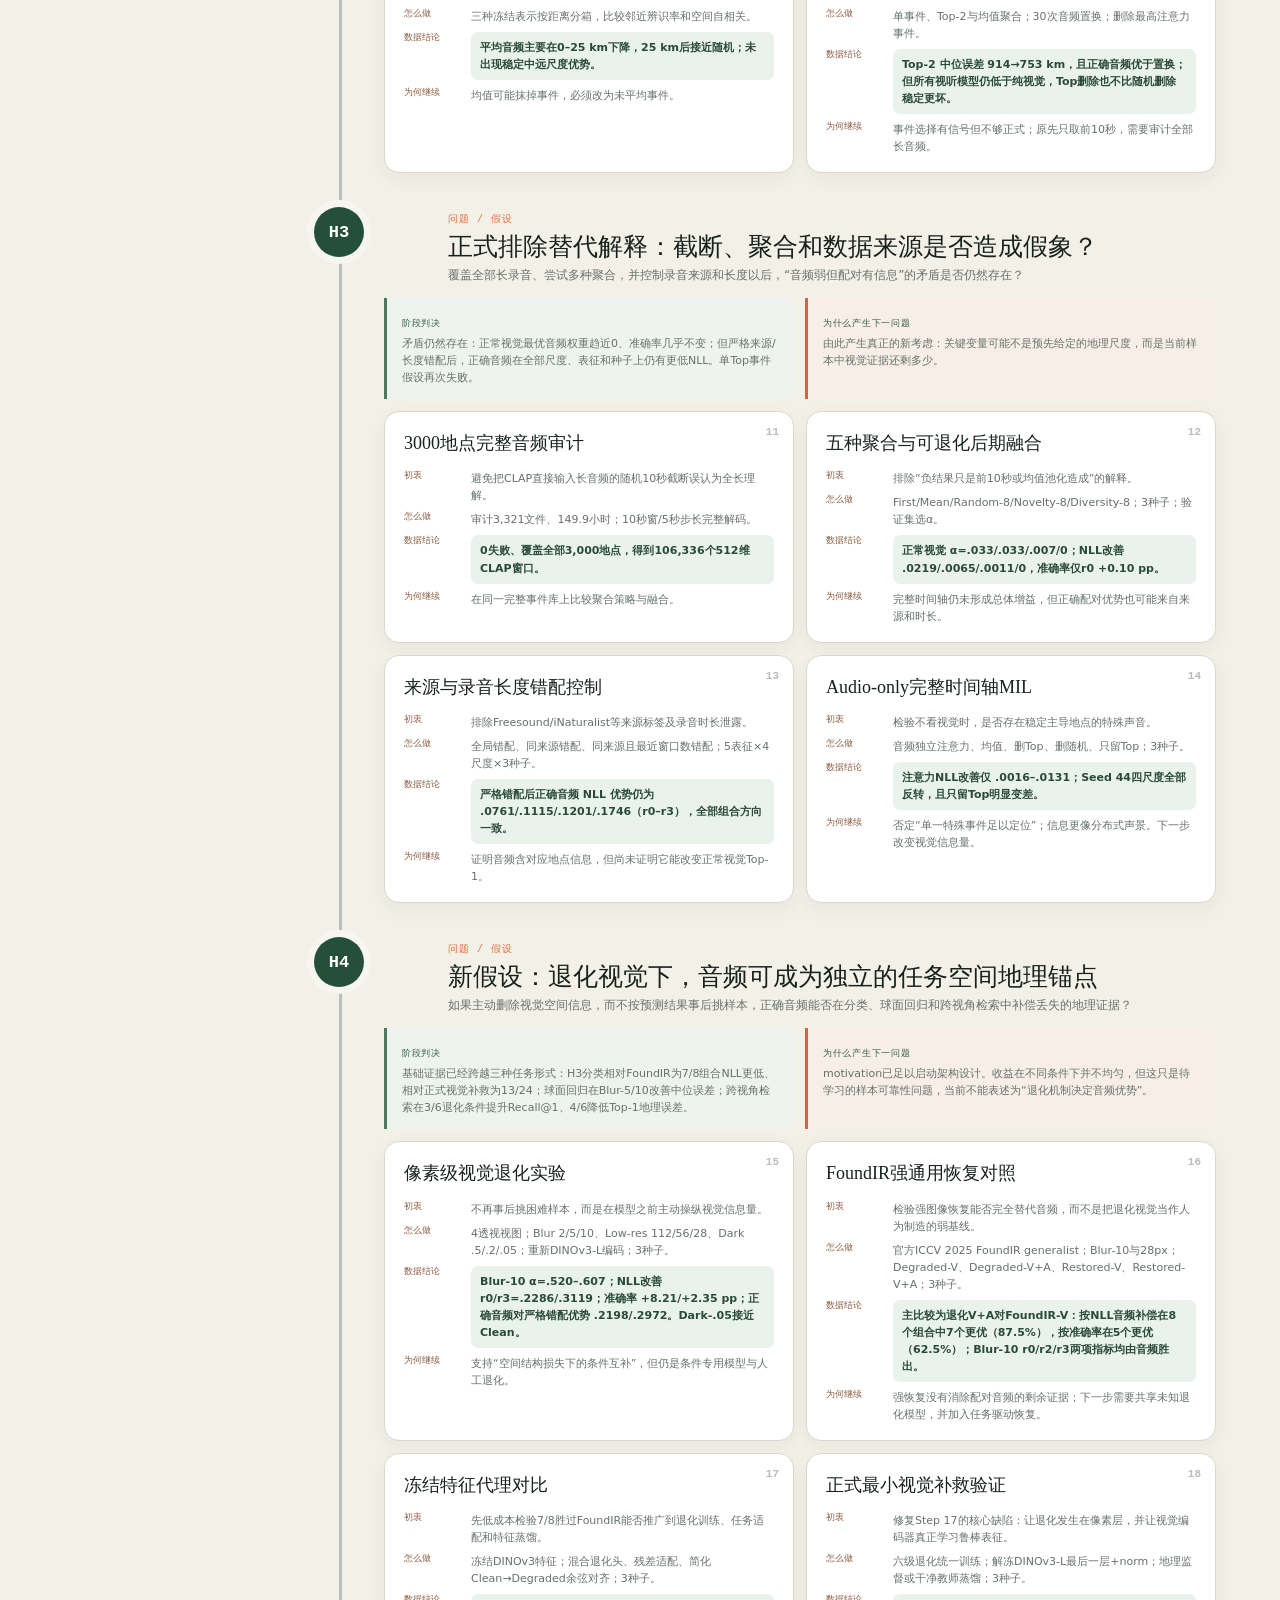
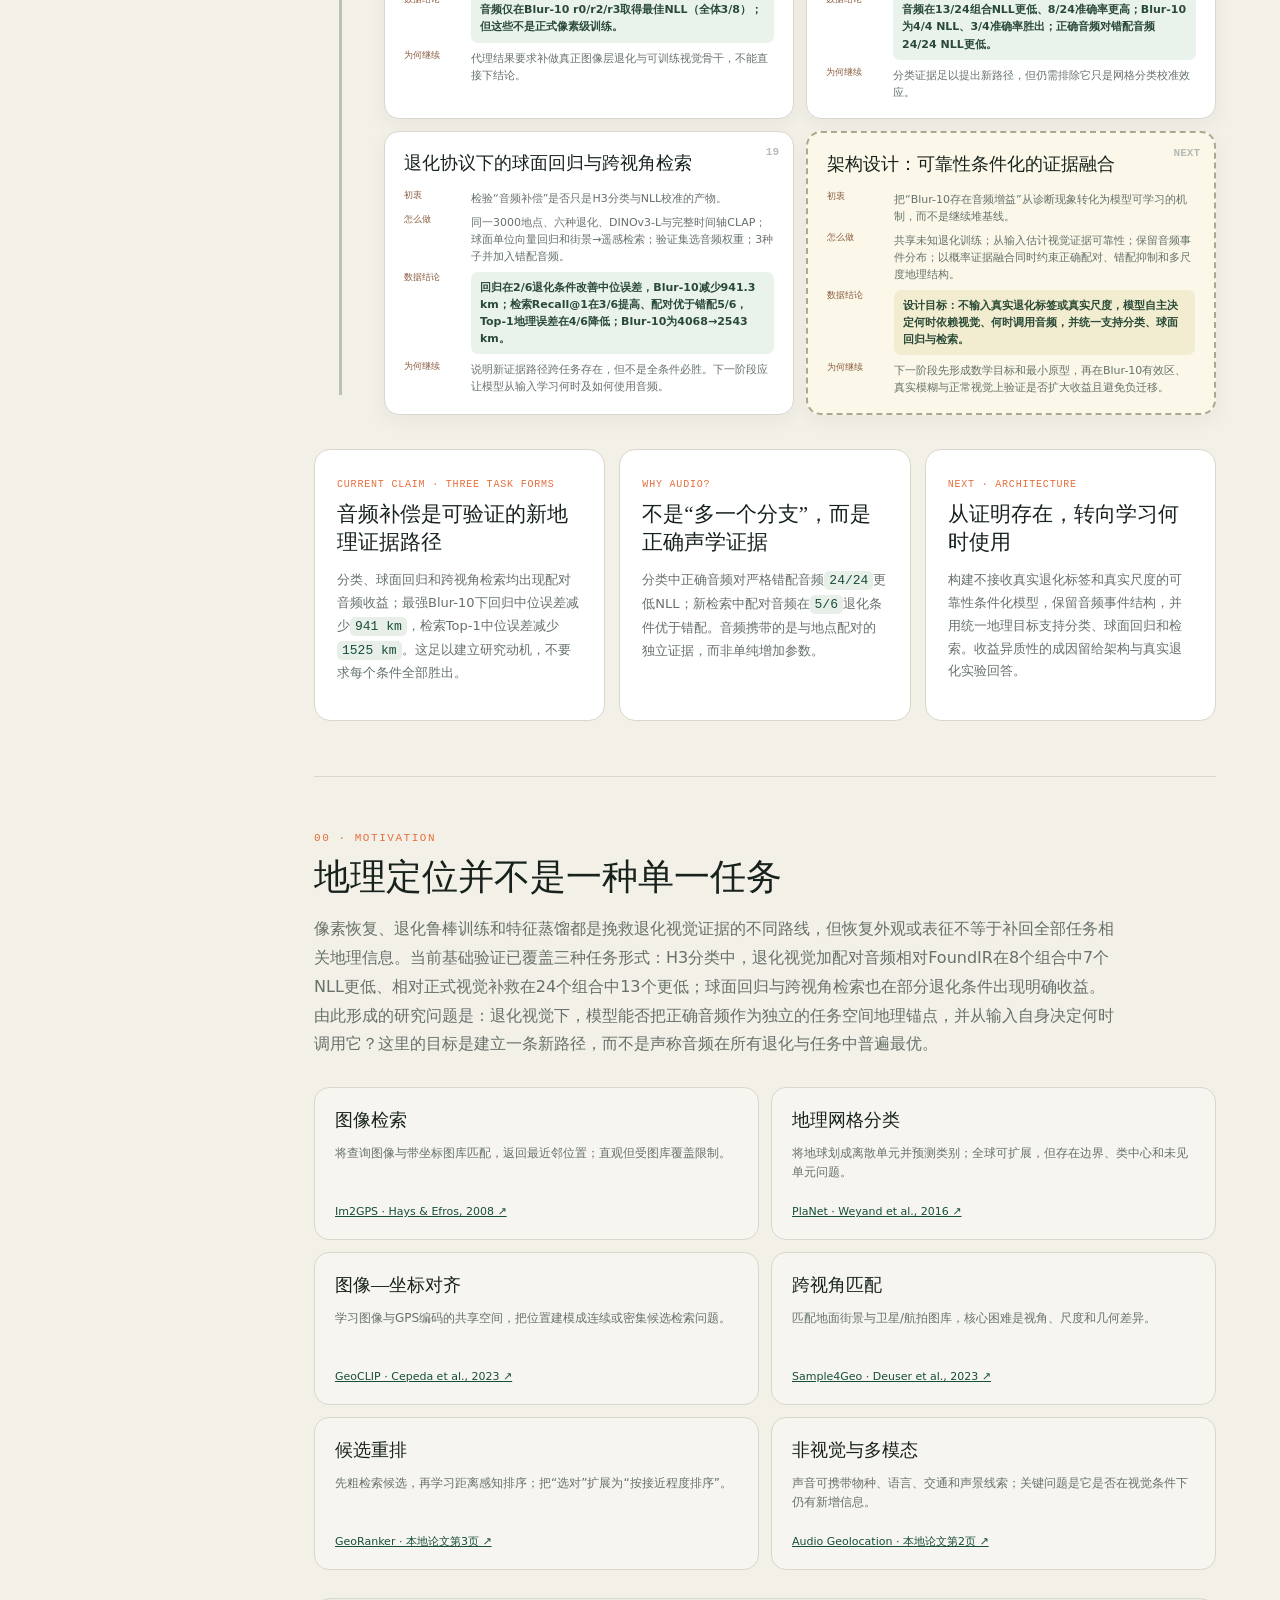
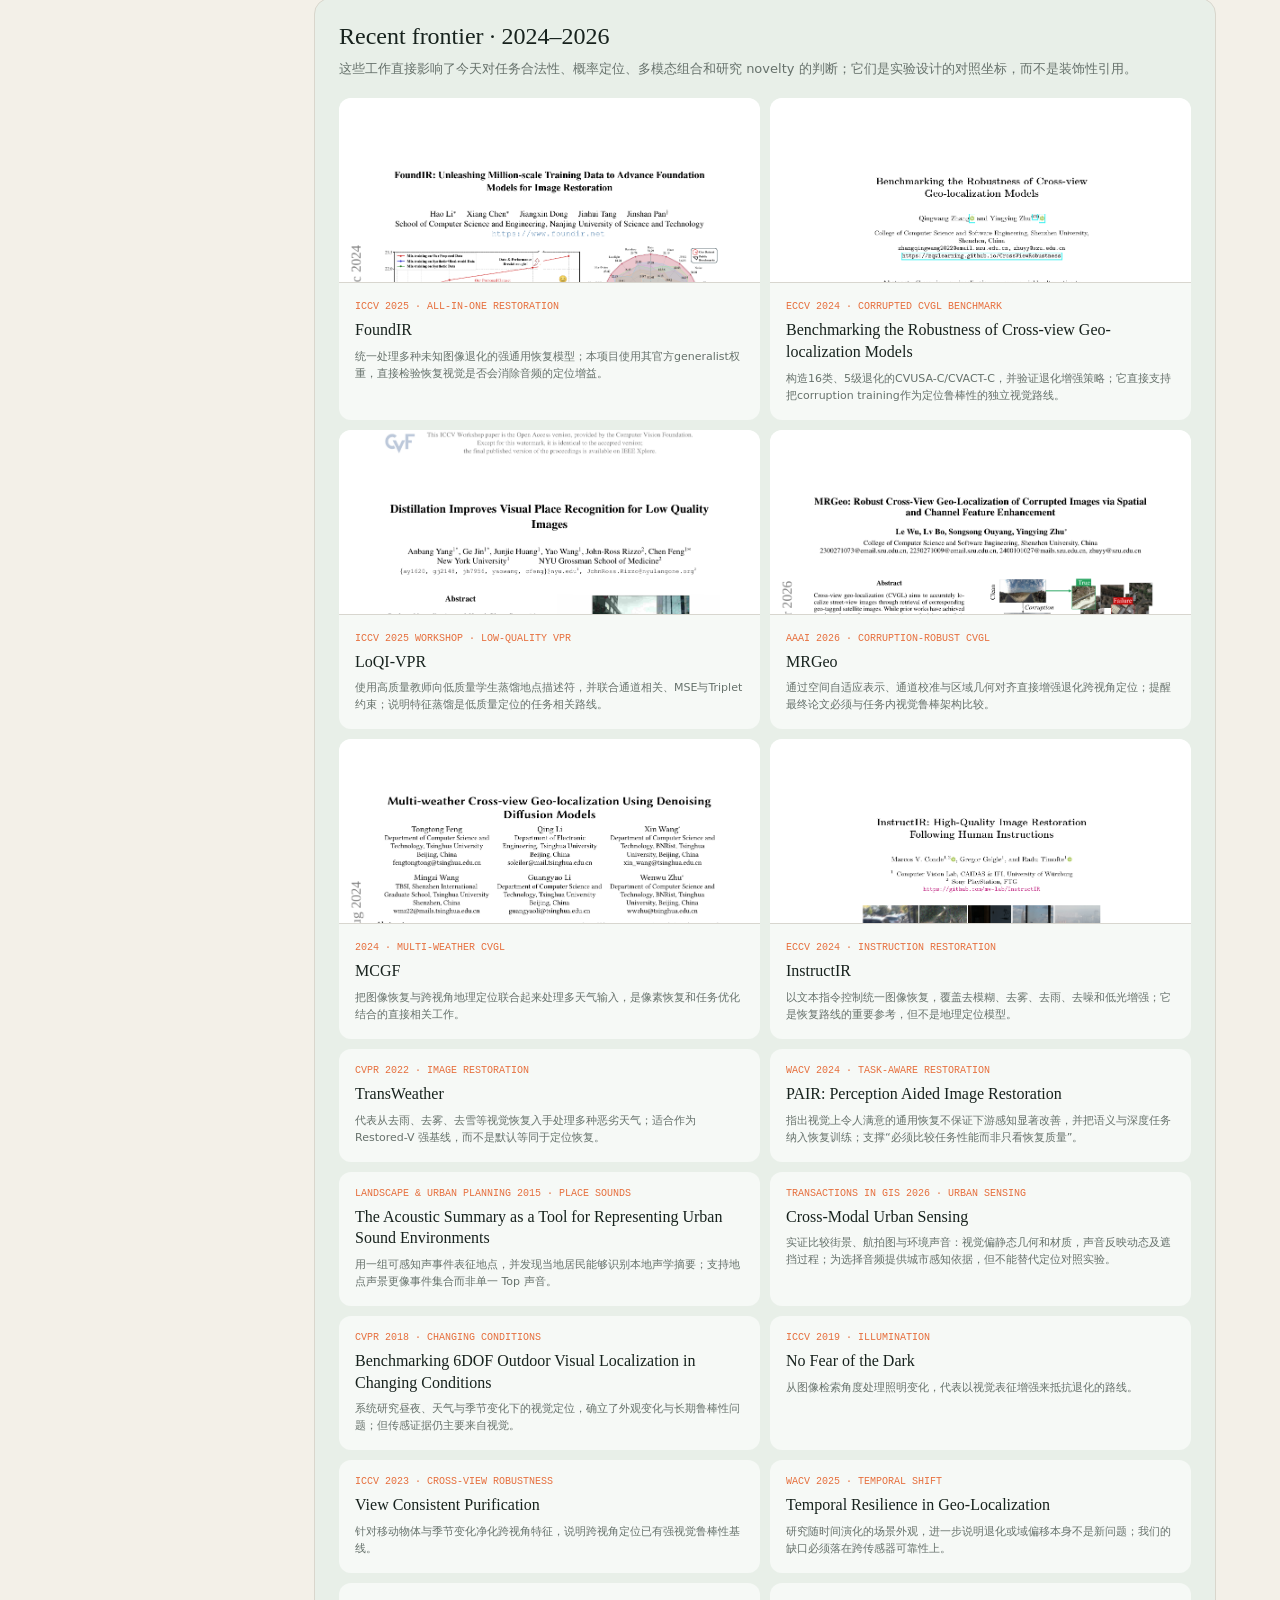
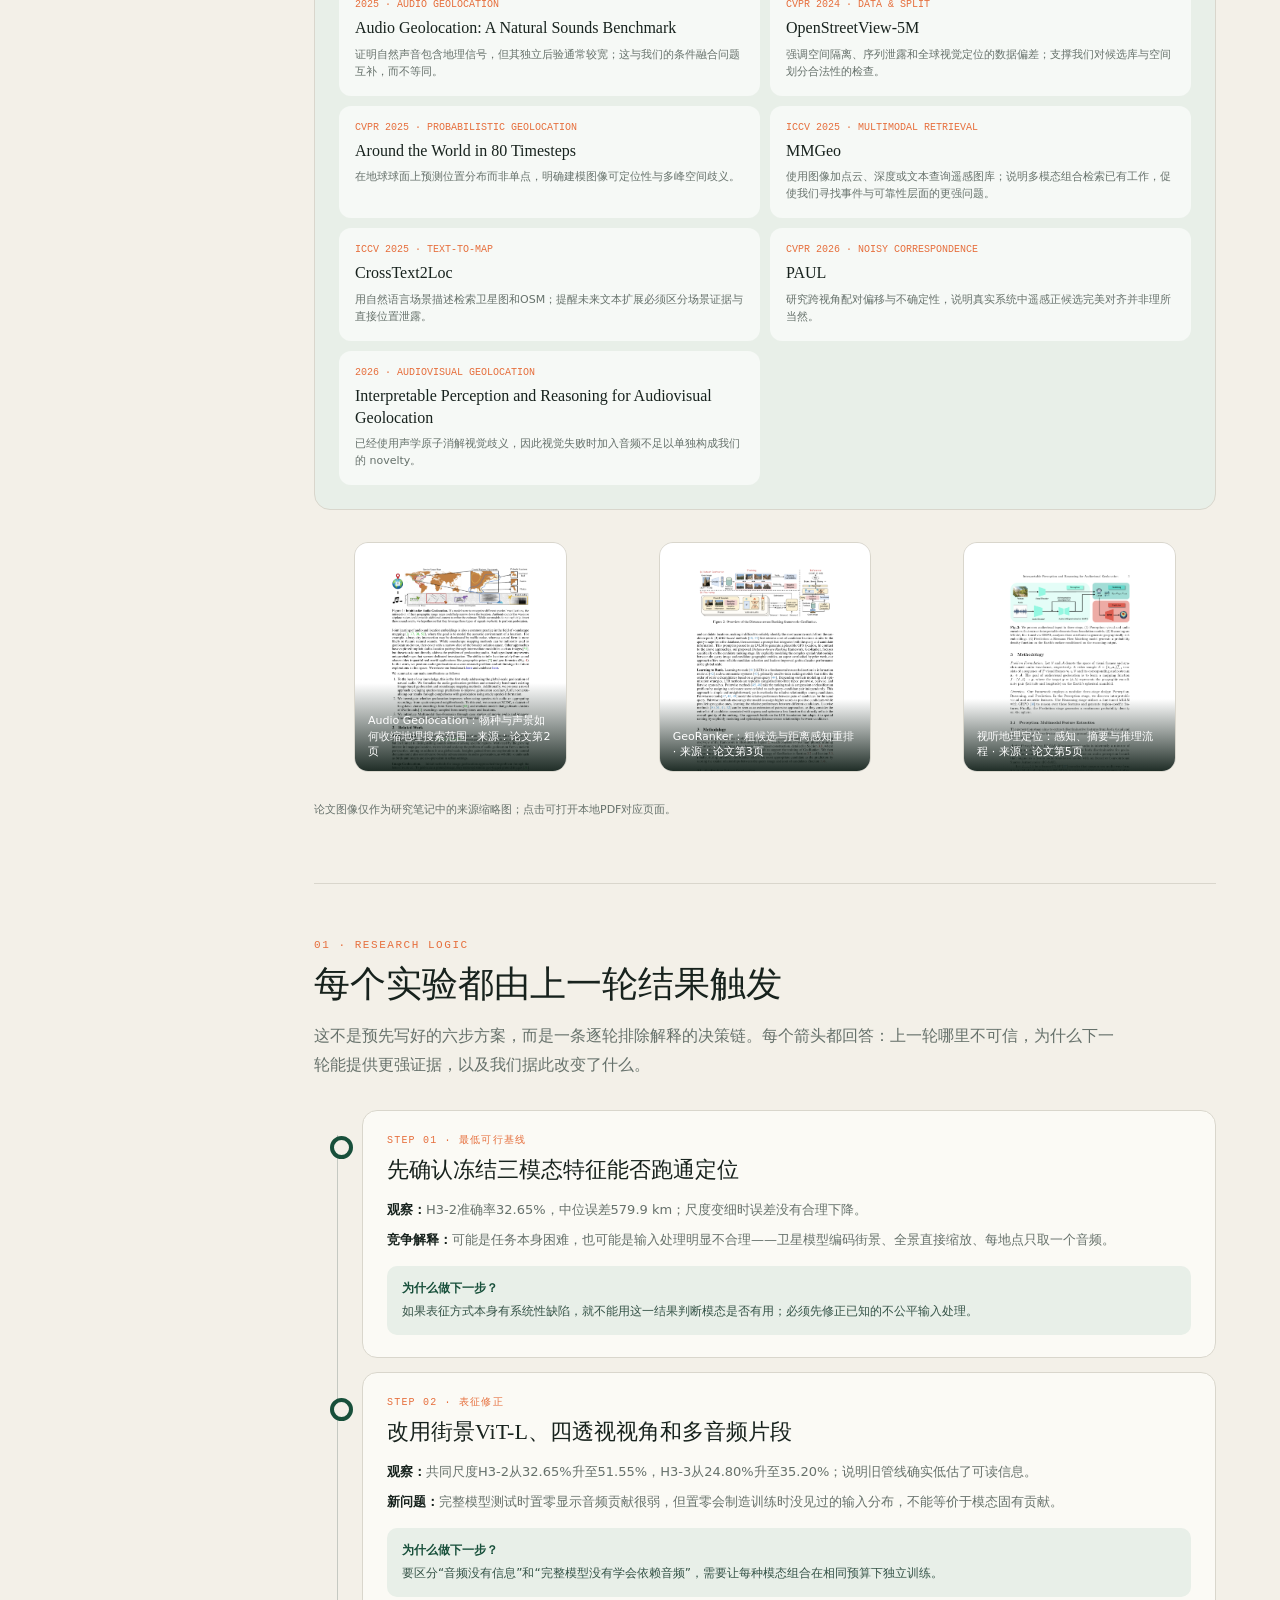
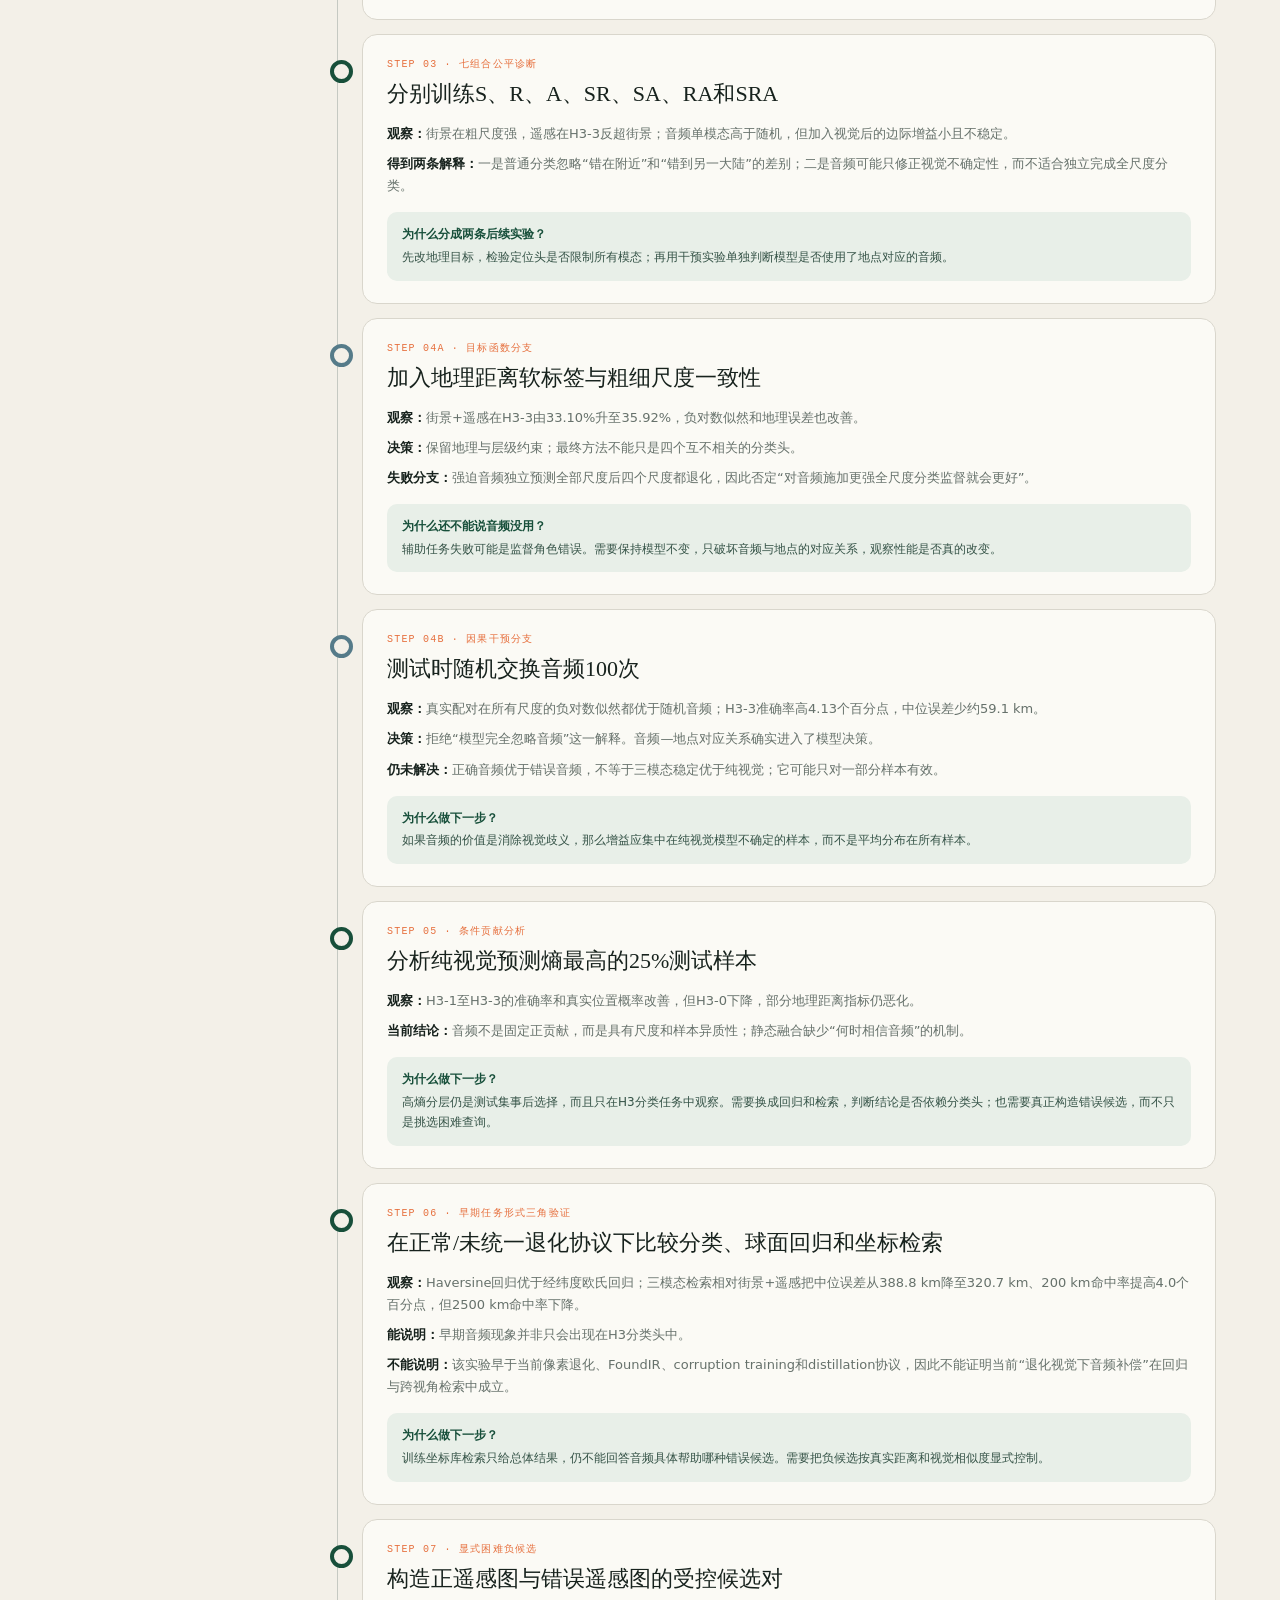
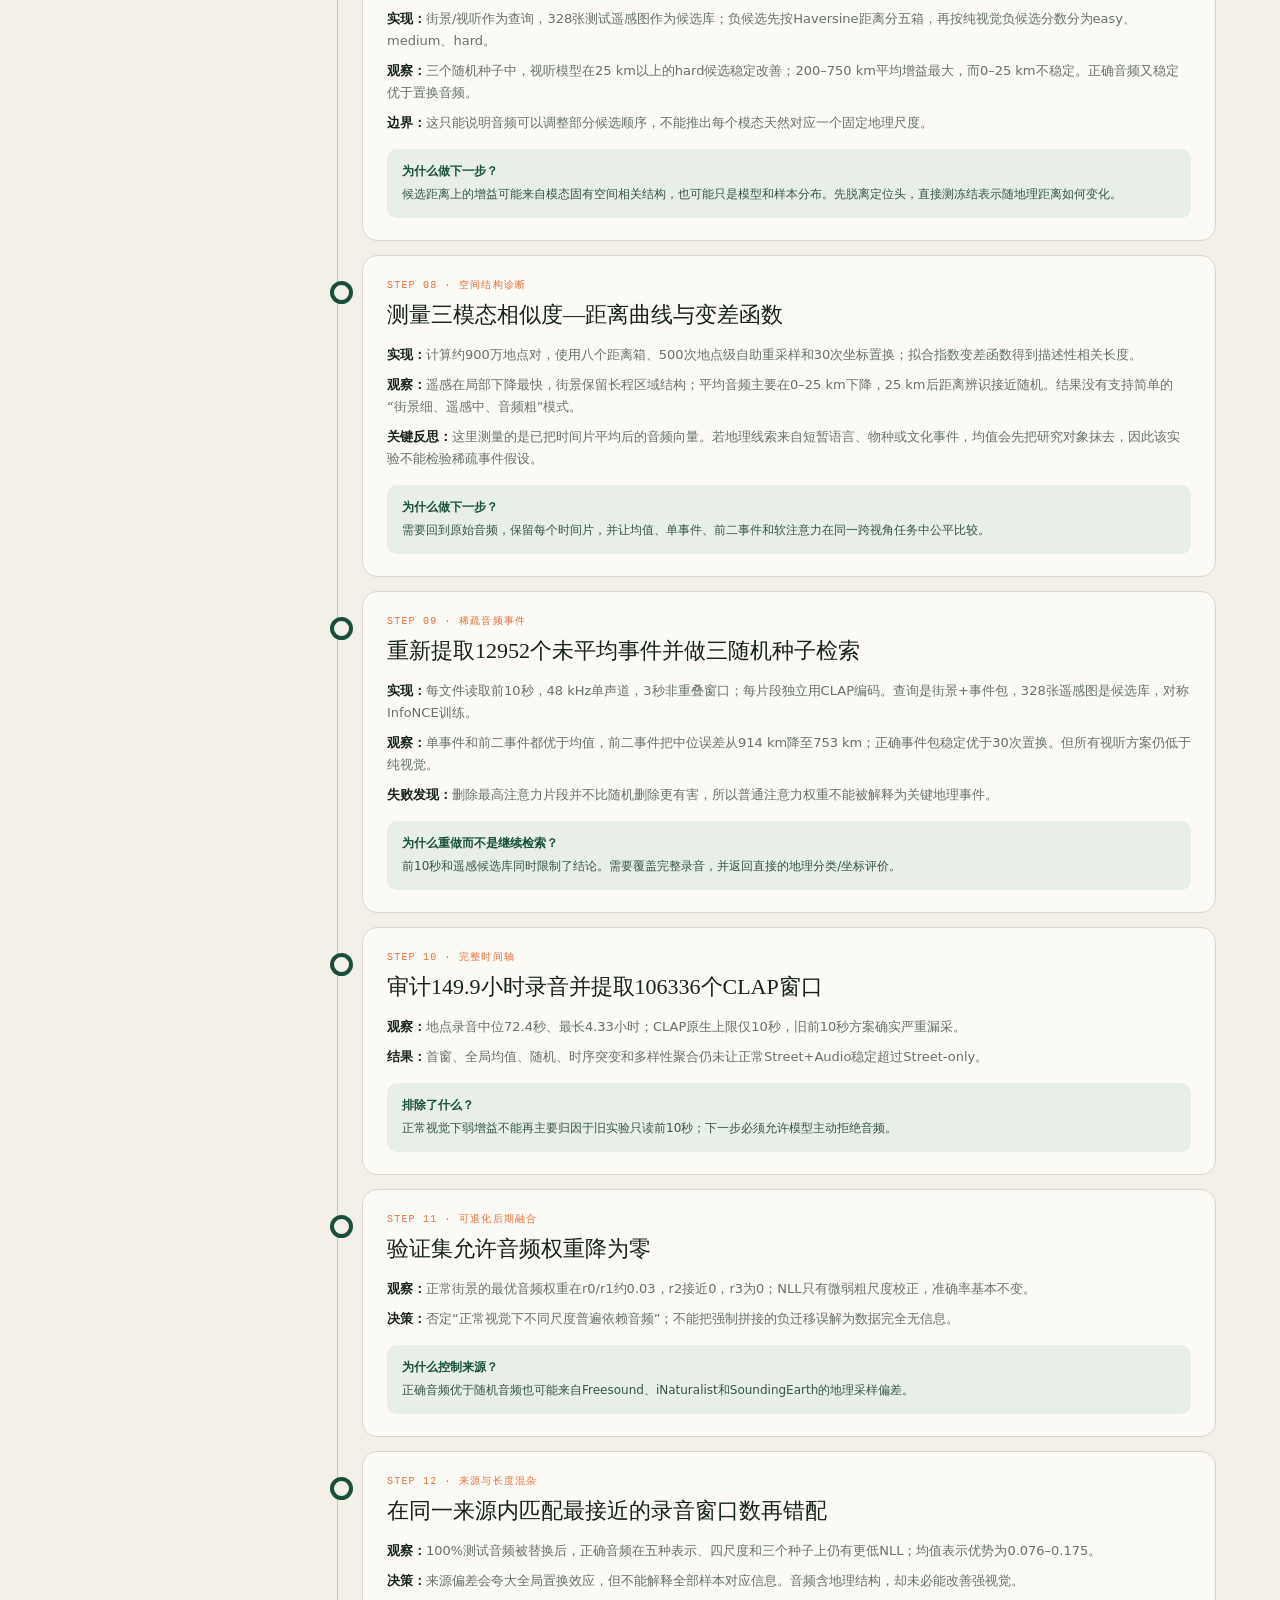
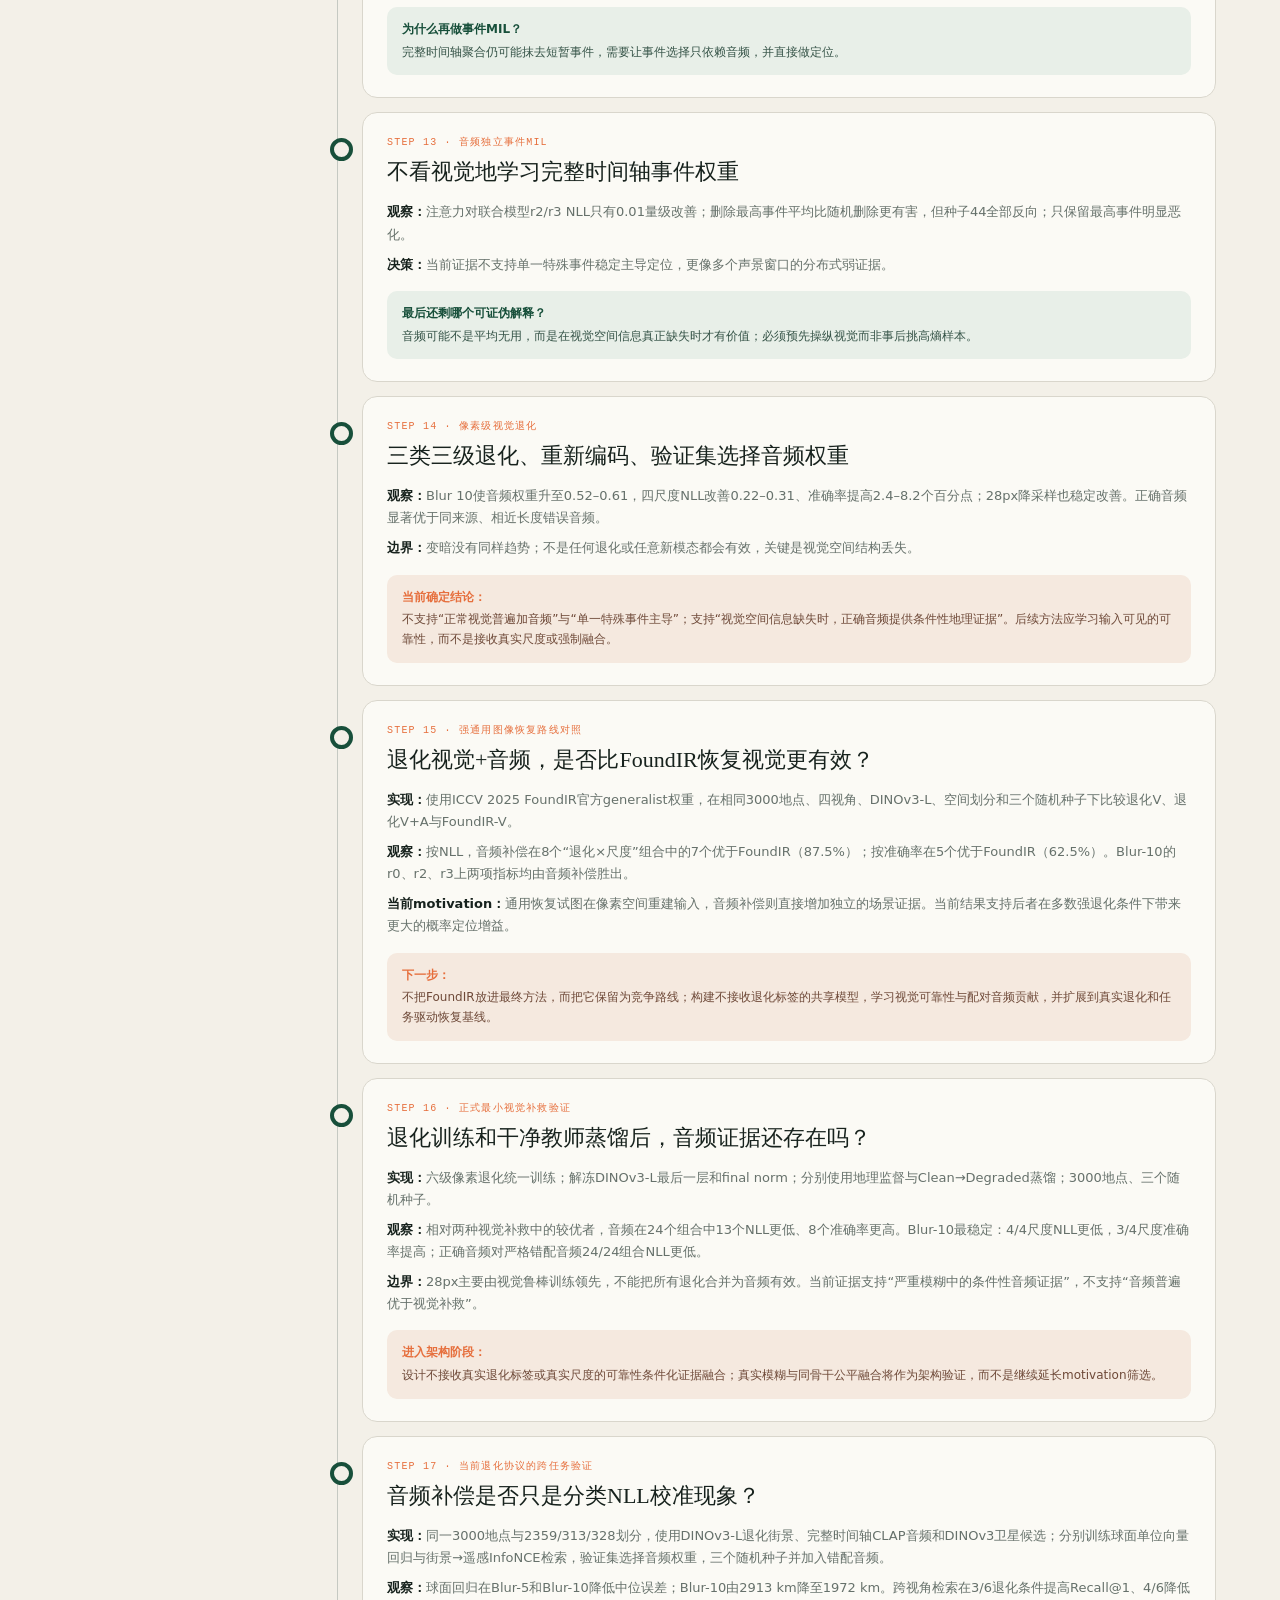
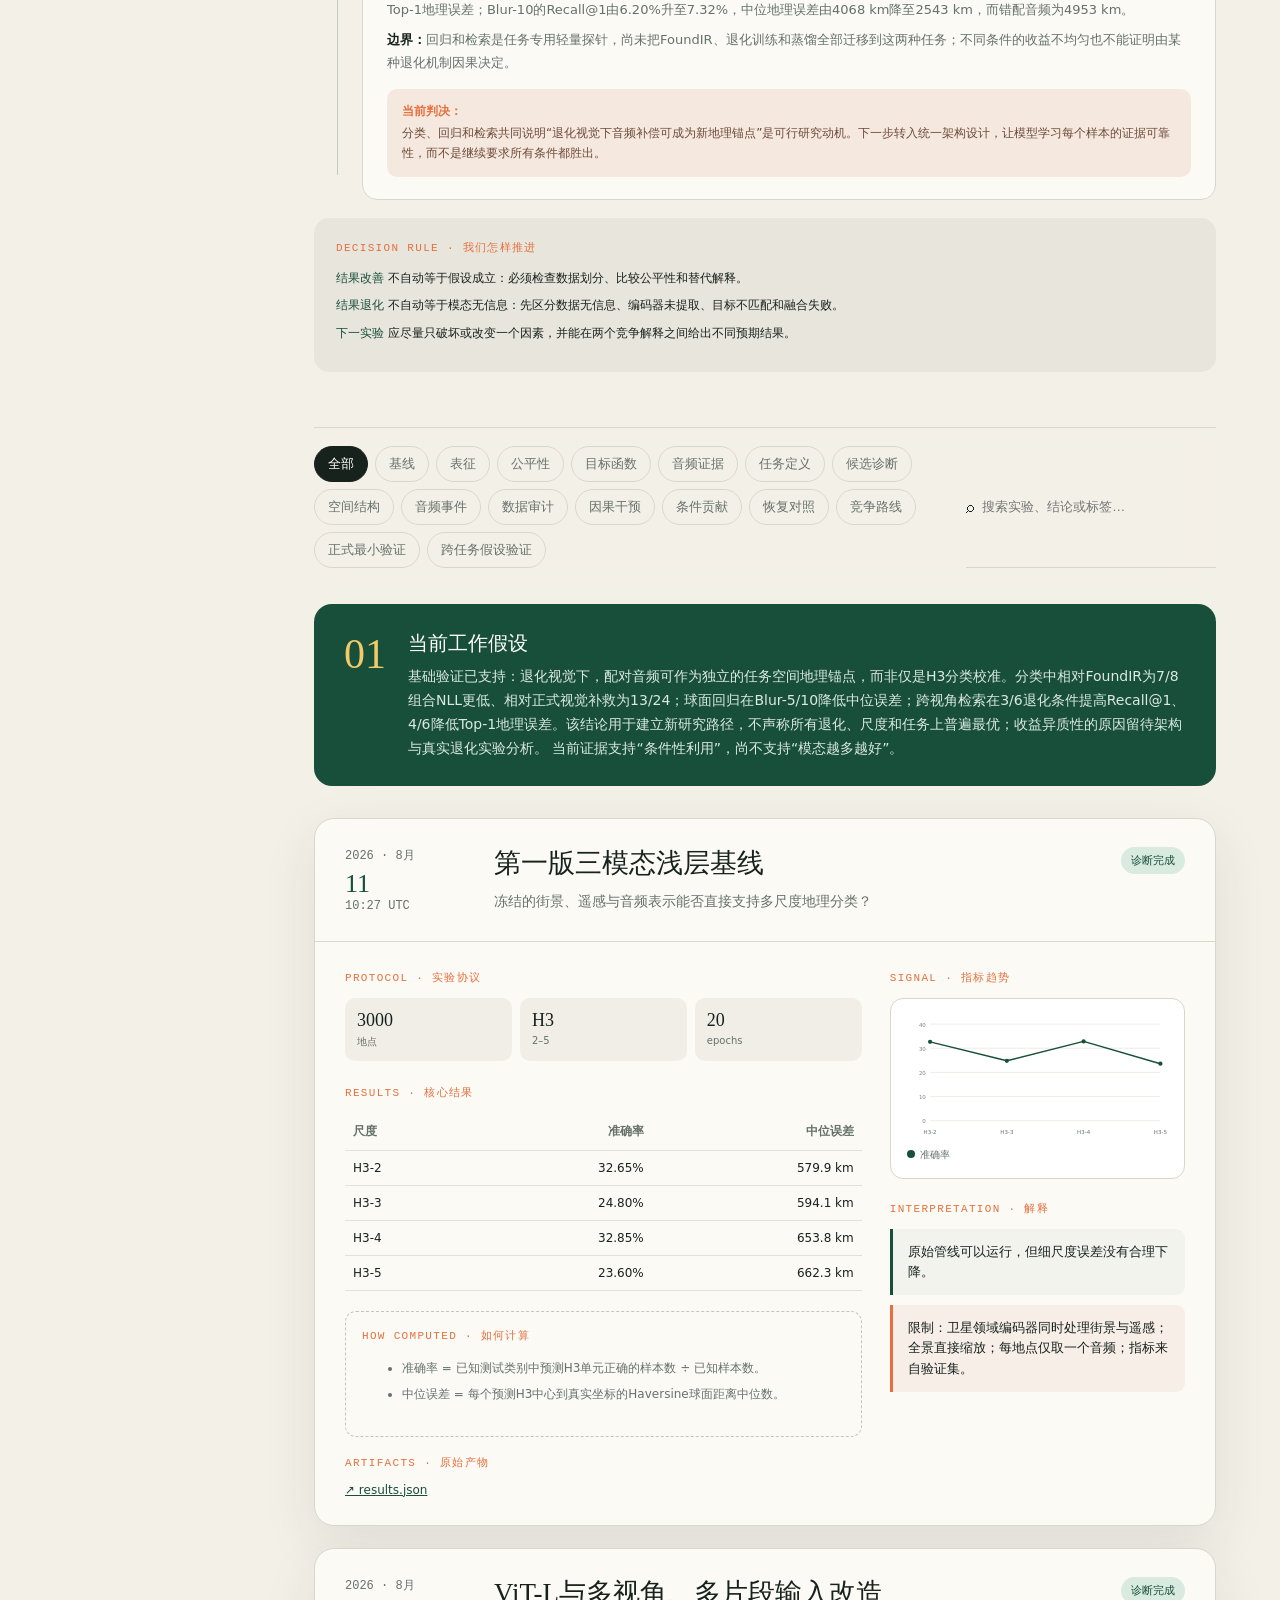
==== commit 18e5a90b: "Add degraded cross-task audio validation" ====
--- a/index.html
+++ b/index.html
@@ -5,57 +5,327 @@
   <meta name="viewport" content="width=device-width,initial-scale=1">
   <meta name="description" content="视觉、遥感与音频联合地理定位实验日志">
   <title>GeoSound Lab · 实验日志</title>
-  <link rel="stylesheet" href="styles.css?v=20260818-architecture-v2">
-  <link rel="stylesheet" href="layout-fixes.css?v=20260818-architecture-v2">
+  <link rel="stylesheet" href="styles.css?v=20260818-architecture-v3">
+  <link rel="stylesheet" href="layout-fixes.css?v=20260818-architecture-v3">
 </head>
 <body>
   <div class="shell">
     <aside class="sidebar">
       <a class="brand" href="#top" aria-label="返回顶部">
         <span class="brand-mark">G</span>
-        <span><strong>GeoSound Lab</strong><small>Multimodal Geolocation</small></span>
+        <span>
+<strong>GeoSound Lab</strong>
+<small>Multimodal Geolocation</small>
+</span>
       </a>
-      <nav id="timeline" aria-label="实验时间线"></nav>
-      <div class="side-note"><span class="pulse"></span>Research in progress</div>
+      <nav id="timeline" aria-label="实验时间线">
+</nav>
+      <div class="side-note">
+<span class="pulse">
+</span>Research in progress</div>
     </aside>
 
     <main id="top">
       <header class="hero">
         <div class="eyebrow">RESEARCH NOTEBOOK · 2026</div>
-        <h1>让每一次实验，<br><em>都留下可验证的证据。</em></h1>
+        <h1>让每一次实验，<br>
+<em>都留下可验证的证据。</em>
+</h1>
         <p>视觉、遥感影像与环境音频联合地理定位的受控诊断日志。记录假设、协议、结果、失败与下一步。</p>
-        <div id="summary" class="summary-grid"></div>
+        <div id="summary" class="summary-grid">
+</div>
       </header>
 
-      <section id="motivation" class="chapter"><div class="chapter-kicker">00 · MOTIVATION</div><h2>地理定位并不是一种单一任务</h2><p class="chapter-intro">像素恢复、退化鲁棒训练和特征蒸馏都是挽救退化视觉证据的不同路线，但恢复外观或表征不等于补回全部任务相关地理信息。当前H3分类证据表明：相对FoundIR，退化视觉加配对音频在8个强退化×尺度组合中7个NLL更低；相对像素级退化训练和干净教师蒸馏，音频在24个组合中13个NLL更低，优势集中于Blur-10的4/4尺度。由此形成的研究问题是：模型能否在不知道退化标签与真实尺度时，估计视觉证据可靠性并按需调用音频？这一核心退化假设尚需在球面回归与跨视角检索中用同一协议复核。</p><div class="method-grid"><article class="method-card"><b>图像检索</b><p>将查询图像与带坐标图库匹配，返回最近邻位置；直观但受图库覆盖限制。</p><a href="https://graphics.cs.cmu.edu/projects/im2gps/" target="_blank">Im2GPS · Hays &amp; Efros, 2008 ↗</a></article><article class="method-card"><b>地理网格分类</b><p>将地球划成离散单元并预测类别；全球可扩展，但存在边界、类中心和未见单元问题。</p><a href="https://arxiv.org/abs/1602.05314" target="_blank">PlaNet · Weyand et al., 2016 ↗</a></article><article class="method-card"><b>图像—坐标对齐</b><p>学习图像与GPS编码的共享空间，把位置建模成连续或密集候选检索问题。</p><a href="https://arxiv.org/abs/2309.16020" target="_blank">GeoCLIP · Cepeda et al., 2023 ↗</a></article><article class="method-card"><b>跨视角匹配</b><p>匹配地面街景与卫星/航拍图库，核心困难是视角、尺度和几何差异。</p><a href="https://arxiv.org/abs/2303.11851" target="_blank">Sample4Geo · Deuser et al., 2023 ↗</a></article><article class="method-card"><b>候选重排</b><p>先粗检索候选，再学习距离感知排序；把“选对”扩展为“按接近程度排序”。</p><a href="Paper/GeoRanker- Distance-Aware Ranking for Worldwide Image Geolocalization.pdf#page=3" target="_blank">GeoRanker · 本地论文第3页 ↗</a></article><article class="method-card"><b>非视觉与多模态</b><p>声音可携带物种、语言、交通和声景线索；关键问题是它是否在视觉条件下仍有新增信息。</p><a href="Paper/Audio Geolocation A Natural Sounds Benchmark.pdf#page=2" target="_blank">Audio Geolocation · 本地论文第2页 ↗</a></article></div>
-<div class="paper-strip"><figure class="paper-shot"><a href="Paper/Audio Geolocation A Natural Sounds Benchmark.pdf#page=2" target="_blank"><img src="assets/papers/audio_geo_p2.png" alt="Audio Geolocation论文第2页"></a><figcaption>Audio Geolocation：物种与声景如何收缩地理搜索范围 · 来源：论文第2页</figcaption></figure><figure class="paper-shot"><a href="Paper/GeoRanker- Distance-Aware Ranking for Worldwide Image Geolocalization.pdf#page=3" target="_blank"><img src="assets/papers/georanker_p3.png" alt="GeoRanker论文第3页"></a><figcaption>GeoRanker：粗候选与距离感知重排 · 来源：论文第3页</figcaption></figure><figure class="paper-shot"><a href="Paper/Interpretable Perception and Reasoning for Audiovisual Geolocation.pdf#page=5" target="_blank"><img src="assets/papers/avgeo_p5.png" alt="视听地理定位论文第5页"></a><figcaption>视听地理定位：感知、摘要与推理流程 · 来源：论文第5页</figcaption></figure></div><p class="footer-note">论文图像仅作为研究笔记中的来源缩略图；点击可打开本地PDF对应页面。</p></section>
-      <section id="logic" class="chapter"><div class="chapter-kicker">01 · RESEARCH LOGIC</div><h2>每个实验都由上一轮结果触发</h2><p class="chapter-intro">这不是预先写好的六步方案，而是一条逐轮排除解释的决策链。每个箭头都回答：上一轮哪里不可信，为什么下一轮能提供更强证据，以及我们据此改变了什么。</p><div class="decision-chain"><article class="decision-node"><div class="decision-meta">STEP 01 · 最低可行基线</div><h3>先确认冻结三模态特征能否跑通定位</h3><p><b>观察：</b>H3-2准确率32.65%，中位误差579.9 km；尺度变细时误差没有合理下降。</p><p><b>竞争解释：</b>可能是任务本身困难，也可能是输入处理明显不合理——卫星模型编码街景、全景直接缩放、每地点只取一个音频。</p><div class="transition"><strong>为什么做下一步？</strong> 如果表征方式本身有系统性缺陷，就不能用这一结果判断模态是否有用；必须先修正已知的不公平输入处理。</div></article><article class="decision-node"><div class="decision-meta">STEP 02 · 表征修正</div><h3>改用街景ViT-L、四透视视角和多音频片段</h3><p><b>观察：</b>共同尺度H3-2从32.65%升至51.55%，H3-3从24.80%升至35.20%；说明旧管线确实低估了可读信息。</p><p><b>新问题：</b>完整模型测试时置零显示音频贡献很弱，但置零会制造训练时没见过的输入分布，不能等价于模态固有贡献。</p><div class="transition"><strong>为什么做下一步？</strong> 要区分“音频没有信息”和“完整模型没有学会依赖音频”，需要让每种模态组合在相同预算下独立训练。</div></article><article class="decision-node"><div class="decision-meta">STEP 03 · 七组合公平诊断</div><h3>分别训练S、R、A、SR、SA、RA和SRA</h3><p><b>观察：</b>街景在粗尺度强，遥感在H3-3反超街景；音频单模态高于随机，但加入视觉后的边际增益小且不稳定。</p><p><b>得到两条解释：</b>一是普通分类忽略“错在附近”和“错到另一大陆”的差别；二是音频可能只修正视觉不确定性，而不适合独立完成全尺度分类。</p><div class="transition"><strong>为什么分成两条后续实验？</strong> 先改地理目标，检验定位头是否限制所有模态；再用干预实验单独判断模型是否使用了地点对应的音频。</div></article><article class="decision-node branch"><div class="decision-meta">STEP 04A · 目标函数分支</div><h3>加入地理距离软标签与粗细尺度一致性</h3><p><b>观察：</b>街景+遥感在H3-3由33.10%升至35.92%，负对数似然和地理误差也改善。</p><p><b>决策：</b>保留地理与层级约束；最终方法不能只是四个互不相关的分类头。</p><p><b>失败分支：</b>强迫音频独立预测全部尺度后四个尺度都退化，因此否定“对音频施加更强全尺度分类监督就会更好”。</p><div class="transition"><strong>为什么还不能说音频没用？</strong> 辅助任务失败可能是监督角色错误。需要保持模型不变，只破坏音频与地点的对应关系，观察性能是否真的改变。</div></article><article class="decision-node branch"><div class="decision-meta">STEP 04B · 因果干预分支</div><h3>测试时随机交换音频100次</h3><p><b>观察：</b>真实配对在所有尺度的负对数似然都优于随机音频；H3-3准确率高4.13个百分点，中位误差少约59.1 km。</p><p><b>决策：</b>拒绝“模型完全忽略音频”这一解释。音频—地点对应关系确实进入了模型决策。</p><p><b>仍未解决：</b>正确音频优于错误音频，不等于三模态稳定优于纯视觉；它可能只对一部分样本有效。</p><div class="transition"><strong>为什么做下一步？</strong> 如果音频的价值是消除视觉歧义，那么增益应集中在纯视觉模型不确定的样本，而不是平均分布在所有样本。</div></article><article class="decision-node"><div class="decision-meta">STEP 05 · 条件贡献分析</div><h3>分析纯视觉预测熵最高的25%测试样本</h3><p><b>观察：</b>H3-1至H3-3的准确率和真实位置概率改善，但H3-0下降，部分地理距离指标仍恶化。</p><p><b>当前结论：</b>音频不是固定正贡献，而是具有尺度和样本异质性；静态融合缺少“何时相信音频”的机制。</p>
-<div class="transition"><strong>为什么做下一步？</strong> 高熵分层仍是测试集事后选择，而且只在H3分类任务中观察。需要换成回归和检索，判断结论是否依赖分类头；也需要真正构造错误候选，而不只是挑选困难查询。</div></article>
-<article class="decision-node"><div class="decision-meta">STEP 06 · 早期任务形式三角验证</div><h3>在正常/未统一退化协议下比较分类、球面回归和坐标检索</h3><p><b>观察：</b>Haversine回归优于经纬度欧氏回归；三模态检索相对街景+遥感把中位误差从388.8 km降至320.7 km、200 km命中率提高4.0个百分点，但2500 km命中率下降。</p><p><b>能说明：</b>早期音频现象并非只会出现在H3分类头中。</p><p><b>不能说明：</b>该实验早于当前像素退化、FoundIR、corruption training和distillation协议，因此不能证明当前“退化视觉下音频补偿”在回归与跨视角检索中成立。</p><div class="transition"><strong>为什么做下一步？</strong> 训练坐标库检索只给总体结果，仍不能回答音频具体帮助哪种错误候选。需要把负候选按真实距离和视觉相似度显式控制。</div></article>
-<article class="decision-node"><div class="decision-meta">STEP 07 · 显式困难负候选</div><h3>构造正遥感图与错误遥感图的受控候选对</h3><p><b>实现：</b>街景/视听作为查询，328张测试遥感图作为候选库；负候选先按Haversine距离分五箱，再按纯视觉负候选分数分为easy、medium、hard。</p><p><b>观察：</b>三个随机种子中，视听模型在25 km以上的hard候选稳定改善；200–750 km平均增益最大，而0–25 km不稳定。正确音频又稳定优于置换音频。</p><p><b>边界：</b>这只能说明音频可以调整部分候选顺序，不能推出每个模态天然对应一个固定地理尺度。</p><div class="transition"><strong>为什么做下一步？</strong> 候选距离上的增益可能来自模态固有空间相关结构，也可能只是模型和样本分布。先脱离定位头，直接测冻结表示随地理距离如何变化。</div></article>
-<article class="decision-node"><div class="decision-meta">STEP 08 · 空间结构诊断</div><h3>测量三模态相似度—距离曲线与变差函数</h3><p><b>实现：</b>计算约900万地点对，使用八个距离箱、500次地点级自助重采样和30次坐标置换；拟合指数变差函数得到描述性相关长度。</p><p><b>观察：</b>遥感在局部下降最快，街景保留长程区域结构；平均音频主要在0–25 km下降，25 km后距离辨识接近随机。结果没有支持简单的“街景细、遥感中、音频粗”模式。</p><p><b>关键反思：</b>这里测量的是已把时间片平均后的音频向量。若地理线索来自短暂语言、物种或文化事件，均值会先把研究对象抹去，因此该实验不能检验稀疏事件假设。</p><div class="transition"><strong>为什么做下一步？</strong> 需要回到原始音频，保留每个时间片，并让均值、单事件、前二事件和软注意力在同一跨视角任务中公平比较。</div></article>
-<article class="decision-node"><div class="decision-meta">STEP 09 · 稀疏音频事件</div><h3>重新提取12952个未平均事件并做三随机种子检索</h3><p><b>实现：</b>每文件读取前10秒，48 kHz单声道，3秒非重叠窗口；每片段独立用CLAP编码。查询是街景+事件包，328张遥感图是候选库，对称InfoNCE训练。</p><p><b>观察：</b>单事件和前二事件都优于均值，前二事件把中位误差从914 km降至753 km；正确事件包稳定优于30次置换。但所有视听方案仍低于纯视觉。</p><p><b>失败发现：</b>删除最高注意力片段并不比随机删除更有害，所以普通注意力权重不能被解释为关键地理事件。</p><div class="transition"><strong>为什么重做而不是继续检索？</strong> 前10秒和遥感候选库同时限制了结论。需要覆盖完整录音，并返回直接的地理分类/坐标评价。</div></article>
-<article class="decision-node"><div class="decision-meta">STEP 10 · 完整时间轴</div><h3>审计149.9小时录音并提取106336个CLAP窗口</h3><p><b>观察：</b>地点录音中位72.4秒、最长4.33小时；CLAP原生上限仅10秒，旧前10秒方案确实严重漏采。</p><p><b>结果：</b>首窗、全局均值、随机、时序突变和多样性聚合仍未让正常Street+Audio稳定超过Street-only。</p><div class="transition"><strong>排除了什么？</strong> 正常视觉下弱增益不能再主要归因于旧实验只读前10秒；下一步必须允许模型主动拒绝音频。</div></article>
-<article class="decision-node"><div class="decision-meta">STEP 11 · 可退化后期融合</div><h3>验证集允许音频权重降为零</h3><p><b>观察：</b>正常街景的最优音频权重在r0/r1约0.03，r2接近0，r3为0；NLL只有微弱粗尺度校正，准确率基本不变。</p><p><b>决策：</b>否定“正常视觉下不同尺度普遍依赖音频”；不能把强制拼接的负迁移误解为数据完全无信息。</p><div class="transition"><strong>为什么控制来源？</strong> 正确音频优于随机音频也可能来自Freesound、iNaturalist和SoundingEarth的地理采样偏差。</div></article>
-<article class="decision-node"><div class="decision-meta">STEP 12 · 来源与长度混杂</div><h3>在同一来源内匹配最接近的录音窗口数再错配</h3><p><b>观察：</b>100%测试音频被替换后，正确音频在五种表示、四尺度和三个种子上仍有更低NLL；均值表示优势为0.076–0.175。</p><p><b>决策：</b>来源偏差会夸大全局置换效应，但不能解释全部样本对应信息。音频含地理结构，却未必能改善强视觉。</p><div class="transition"><strong>为什么再做事件MIL？</strong> 完整时间轴聚合仍可能抹去短暂事件，需要让事件选择只依赖音频，并直接做定位。</div></article>
-<article class="decision-node"><div class="decision-meta">STEP 13 · 音频独立事件MIL</div><h3>不看视觉地学习完整时间轴事件权重</h3><p><b>观察：</b>注意力对联合模型r2/r3 NLL只有0.01量级改善；删除最高事件平均比随机删除更有害，但种子44全部反向；只保留最高事件明显恶化。</p><p><b>决策：</b>当前证据不支持单一特殊事件稳定主导定位，更像多个声景窗口的分布式弱证据。</p><div class="transition"><strong>最后还剩哪个可证伪解释？</strong> 音频可能不是平均无用，而是在视觉空间信息真正缺失时才有价值；必须预先操纵视觉而非事后挑高熵样本。</div></article>
-<article class="decision-node"><div class="decision-meta">STEP 14 · 像素级视觉退化</div><h3>三类三级退化、重新编码、验证集选择音频权重</h3><p><b>观察：</b>Blur 10使音频权重升至0.52–0.61，四尺度NLL改善0.22–0.31、准确率提高2.4–8.2个百分点；28px降采样也稳定改善。正确音频显著优于同来源、相近长度错误音频。</p><p><b>边界：</b>变暗没有同样趋势；不是任何退化或任意新模态都会有效，关键是视觉空间结构丢失。</p><div class="transition next"><strong>当前确定结论：</strong>不支持“正常视觉普遍加音频”与“单一特殊事件主导”；支持“视觉空间信息缺失时，正确音频提供条件性地理证据”。后续方法应学习输入可见的可靠性，而不是接收真实尺度或强制融合。</div></article>
-<article class="decision-node"><div class="decision-meta">STEP 15 · 强通用图像恢复路线对照</div><h3>退化视觉+音频，是否比FoundIR恢复视觉更有效？</h3><p><b>实现：</b>使用ICCV 2025 FoundIR官方generalist权重，在相同3000地点、四视角、DINOv3-L、空间划分和三个随机种子下比较退化V、退化V+A与FoundIR-V。</p><p><b>观察：</b>按NLL，音频补偿在8个“退化×尺度”组合中的7个优于FoundIR（87.5%）；按准确率在5个优于FoundIR（62.5%）。Blur-10的r0、r2、r3上两项指标均由音频补偿胜出。</p><p><b>当前motivation：</b>通用恢复试图在像素空间重建输入，音频补偿则直接增加独立的场景证据。当前结果支持后者在多数强退化条件下带来更大的概率定位增益。</p><div class="transition next"><strong>下一步：</strong>不把FoundIR放进最终方法，而把它保留为竞争路线；构建不接收退化标签的共享模型，学习视觉可靠性与配对音频贡献，并扩展到真实退化和任务驱动恢复基线。</div></article>
-<article class="decision-node"><div class="decision-meta">STEP 16 · 正式最小视觉补救验证</div><h3>退化训练和干净教师蒸馏后，音频证据还存在吗？</h3><p><b>实现：</b>六级像素退化统一训练；解冻DINOv3-L最后一层和final norm；分别使用地理监督与Clean→Degraded蒸馏；3000地点、三个随机种子。</p><p><b>观察：</b>相对两种视觉补救中的较优者，音频在24个组合中13个NLL更低、8个准确率更高。Blur-10最稳定：4/4尺度NLL更低，3/4尺度准确率提高；正确音频对严格错配音频24/24组合NLL更低。</p><p><b>边界：</b>28px主要由视觉鲁棒训练领先，不能把所有退化合并为音频有效。当前证据支持“严重模糊中的条件性音频证据”，不支持“音频普遍优于视觉补救”。</p><div class="transition next"><strong>进入架构阶段：</strong>设计不接收真实退化标签或真实尺度的可靠性条件化证据融合；真实模糊与同骨干公平融合将作为架构验证，而不是继续延长motivation筛选。</div></article>
-</div><div class="formula-guide"><h3 class="block-title">Decision rule · 我们怎样推进</h3><p><code>结果改善</code> 不自动等于假设成立：必须检查数据划分、比较公平性和替代解释。</p><p><code>结果退化</code> 不自动等于模态无信息：先区分数据无信息、编码器未提取、目标不匹配和融合失败。</p><p><code>下一实验</code> 应尽量只破坏或改变一个因素，并能在两个竞争解释之间给出不同预期结果。</p></div></section>
+      <section id="motivation" class="chapter">
+<div class="chapter-kicker">00 · MOTIVATION</div>
+<h2>地理定位并不是一种单一任务</h2>
+<p class="chapter-intro">像素恢复、退化鲁棒训练和特征蒸馏都是挽救退化视觉证据的不同路线，但恢复外观或表征不等于补回全部任务相关地理信息。当前基础验证已覆盖三种任务形式：H3分类中，退化视觉加配对音频相对FoundIR在8个组合中7个NLL更低、相对正式视觉补救在24个组合中13个更低；球面回归与跨视角检索也在部分退化条件出现明确收益。由此形成的研究问题是：退化视觉下，模型能否把正确音频作为独立的任务空间地理锚点，并从输入自身决定何时调用它？这里的目标是建立一条新路径，而不是声称音频在所有退化与任务中普遍最优。</p>
+<div class="method-grid">
+<article class="method-card">
+<b>图像检索</b>
+<p>将查询图像与带坐标图库匹配，返回最近邻位置；直观但受图库覆盖限制。</p>
+<a href="https://graphics.cs.cmu.edu/projects/im2gps/" target="_blank">Im2GPS · Hays &amp; Efros, 2008 ↗</a>
+</article>
+<article class="method-card">
+<b>地理网格分类</b>
+<p>将地球划成离散单元并预测类别；全球可扩展，但存在边界、类中心和未见单元问题。</p>
+<a href="https://arxiv.org/abs/1602.05314" target="_blank">PlaNet · Weyand et al., 2016 ↗</a>
+</article>
+<article class="method-card">
+<b>图像—坐标对齐</b>
+<p>学习图像与GPS编码的共享空间，把位置建模成连续或密集候选检索问题。</p>
+<a href="https://arxiv.org/abs/2309.16020" target="_blank">GeoCLIP · Cepeda et al., 2023 ↗</a>
+</article>
+<article class="method-card">
+<b>跨视角匹配</b>
+<p>匹配地面街景与卫星/航拍图库，核心困难是视角、尺度和几何差异。</p>
+<a href="https://arxiv.org/abs/2303.11851" target="_blank">Sample4Geo · Deuser et al., 2023 ↗</a>
+</article>
+<article class="method-card">
+<b>候选重排</b>
+<p>先粗检索候选，再学习距离感知排序；把“选对”扩展为“按接近程度排序”。</p>
+<a href="Paper/GeoRanker- Distance-Aware Ranking for Worldwide Image Geolocalization.pdf#page=3" target="_blank">GeoRanker · 本地论文第3页 ↗</a>
+</article>
+<article class="method-card">
+<b>非视觉与多模态</b>
+<p>声音可携带物种、语言、交通和声景线索；关键问题是它是否在视觉条件下仍有新增信息。</p>
+<a href="Paper/Audio Geolocation A Natural Sounds Benchmark.pdf#page=2" target="_blank">Audio Geolocation · 本地论文第2页 ↗</a>
+</article>
+</div>
+<div class="paper-strip">
+<figure class="paper-shot">
+<a href="Paper/Audio Geolocation A Natural Sounds Benchmark.pdf#page=2" target="_blank">
+<img src="assets/papers/audio_geo_p2.png" alt="Audio Geolocation论文第2页">
+</a>
+<figcaption>Audio Geolocation：物种与声景如何收缩地理搜索范围 · 来源：论文第2页</figcaption>
+</figure>
+<figure class="paper-shot">
+<a href="Paper/GeoRanker- Distance-Aware Ranking for Worldwide Image Geolocalization.pdf#page=3" target="_blank">
+<img src="assets/papers/georanker_p3.png" alt="GeoRanker论文第3页">
+</a>
+<figcaption>GeoRanker：粗候选与距离感知重排 · 来源：论文第3页</figcaption>
+</figure>
+<figure class="paper-shot">
+<a href="Paper/Interpretable Perception and Reasoning for Audiovisual Geolocation.pdf#page=5" target="_blank">
+<img src="assets/papers/avgeo_p5.png" alt="视听地理定位论文第5页">
+</a>
+<figcaption>视听地理定位：感知、摘要与推理流程 · 来源：论文第5页</figcaption>
+</figure>
+</div>
+<p class="footer-note">论文图像仅作为研究笔记中的来源缩略图；点击可打开本地PDF对应页面。</p>
+</section>
+      <section id="logic" class="chapter">
+<div class="chapter-kicker">01 · RESEARCH LOGIC</div>
+<h2>每个实验都由上一轮结果触发</h2>
+<p class="chapter-intro">这不是预先写好的六步方案，而是一条逐轮排除解释的决策链。每个箭头都回答：上一轮哪里不可信，为什么下一轮能提供更强证据，以及我们据此改变了什么。</p>
+<div class="decision-chain">
+<article class="decision-node">
+<div class="decision-meta">STEP 01 · 最低可行基线</div>
+<h3>先确认冻结三模态特征能否跑通定位</h3>
+<p>
+<b>观察：</b>H3-2准确率32.65%，中位误差579.9 km；尺度变细时误差没有合理下降。</p>
+<p>
+<b>竞争解释：</b>可能是任务本身困难，也可能是输入处理明显不合理——卫星模型编码街景、全景直接缩放、每地点只取一个音频。</p>
+<div class="transition">
+<strong>为什么做下一步？</strong> 如果表征方式本身有系统性缺陷，就不能用这一结果判断模态是否有用；必须先修正已知的不公平输入处理。</div>
+</article>
+<article class="decision-node">
+<div class="decision-meta">STEP 02 · 表征修正</div>
+<h3>改用街景ViT-L、四透视视角和多音频片段</h3>
+<p>
+<b>观察：</b>共同尺度H3-2从32.65%升至51.55%，H3-3从24.80%升至35.20%；说明旧管线确实低估了可读信息。</p>
+<p>
+<b>新问题：</b>完整模型测试时置零显示音频贡献很弱，但置零会制造训练时没见过的输入分布，不能等价于模态固有贡献。</p>
+<div class="transition">
+<strong>为什么做下一步？</strong> 要区分“音频没有信息”和“完整模型没有学会依赖音频”，需要让每种模态组合在相同预算下独立训练。</div>
+</article>
+<article class="decision-node">
+<div class="decision-meta">STEP 03 · 七组合公平诊断</div>
+<h3>分别训练S、R、A、SR、SA、RA和SRA</h3>
+<p>
+<b>观察：</b>街景在粗尺度强，遥感在H3-3反超街景；音频单模态高于随机，但加入视觉后的边际增益小且不稳定。</p>
+<p>
+<b>得到两条解释：</b>一是普通分类忽略“错在附近”和“错到另一大陆”的差别；二是音频可能只修正视觉不确定性，而不适合独立完成全尺度分类。</p>
+<div class="transition">
+<strong>为什么分成两条后续实验？</strong> 先改地理目标，检验定位头是否限制所有模态；再用干预实验单独判断模型是否使用了地点对应的音频。</div>
+</article>
+<article class="decision-node branch">
+<div class="decision-meta">STEP 04A · 目标函数分支</div>
+<h3>加入地理距离软标签与粗细尺度一致性</h3>
+<p>
+<b>观察：</b>街景+遥感在H3-3由33.10%升至35.92%，负对数似然和地理误差也改善。</p>
+<p>
+<b>决策：</b>保留地理与层级约束；最终方法不能只是四个互不相关的分类头。</p>
+<p>
+<b>失败分支：</b>强迫音频独立预测全部尺度后四个尺度都退化，因此否定“对音频施加更强全尺度分类监督就会更好”。</p>
+<div class="transition">
+<strong>为什么还不能说音频没用？</strong> 辅助任务失败可能是监督角色错误。需要保持模型不变，只破坏音频与地点的对应关系，观察性能是否真的改变。</div>
+</article>
+<article class="decision-node branch">
+<div class="decision-meta">STEP 04B · 因果干预分支</div>
+<h3>测试时随机交换音频100次</h3>
+<p>
+<b>观察：</b>真实配对在所有尺度的负对数似然都优于随机音频；H3-3准确率高4.13个百分点，中位误差少约59.1 km。</p>
+<p>
+<b>决策：</b>拒绝“模型完全忽略音频”这一解释。音频—地点对应关系确实进入了模型决策。</p>
+<p>
+<b>仍未解决：</b>正确音频优于错误音频，不等于三模态稳定优于纯视觉；它可能只对一部分样本有效。</p>
+<div class="transition">
+<strong>为什么做下一步？</strong> 如果音频的价值是消除视觉歧义，那么增益应集中在纯视觉模型不确定的样本，而不是平均分布在所有样本。</div>
+</article>
+<article class="decision-node">
+<div class="decision-meta">STEP 05 · 条件贡献分析</div>
+<h3>分析纯视觉预测熵最高的25%测试样本</h3>
+<p>
+<b>观察：</b>H3-1至H3-3的准确率和真实位置概率改善，但H3-0下降，部分地理距离指标仍恶化。</p>
+<p>
+<b>当前结论：</b>音频不是固定正贡献，而是具有尺度和样本异质性；静态融合缺少“何时相信音频”的机制。</p>
+<div class="transition">
+<strong>为什么做下一步？</strong> 高熵分层仍是测试集事后选择，而且只在H3分类任务中观察。需要换成回归和检索，判断结论是否依赖分类头；也需要真正构造错误候选，而不只是挑选困难查询。</div>
+</article>
+<article class="decision-node">
+<div class="decision-meta">STEP 06 · 早期任务形式三角验证</div>
+<h3>在正常/未统一退化协议下比较分类、球面回归和坐标检索</h3>
+<p>
+<b>观察：</b>Haversine回归优于经纬度欧氏回归；三模态检索相对街景+遥感把中位误差从388.8 km降至320.7 km、200 km命中率提高4.0个百分点，但2500 km命中率下降。</p>
+<p>
+<b>能说明：</b>早期音频现象并非只会出现在H3分类头中。</p>
+<p>
+<b>不能说明：</b>该实验早于当前像素退化、FoundIR、corruption training和distillation协议，因此不能证明当前“退化视觉下音频补偿”在回归与跨视角检索中成立。</p>
+<div class="transition">
+<strong>为什么做下一步？</strong> 训练坐标库检索只给总体结果，仍不能回答音频具体帮助哪种错误候选。需要把负候选按真实距离和视觉相似度显式控制。</div>
+</article>
+<article class="decision-node">
+<div class="decision-meta">STEP 07 · 显式困难负候选</div>
+<h3>构造正遥感图与错误遥感图的受控候选对</h3>
+<p>
+<b>实现：</b>街景/视听作为查询，328张测试遥感图作为候选库；负候选先按Haversine距离分五箱，再按纯视觉负候选分数分为easy、medium、hard。</p>
+<p>
+<b>观察：</b>三个随机种子中，视听模型在25 km以上的hard候选稳定改善；200–750 km平均增益最大，而0–25 km不稳定。正确音频又稳定优于置换音频。</p>
+<p>
+<b>边界：</b>这只能说明音频可以调整部分候选顺序，不能推出每个模态天然对应一个固定地理尺度。</p>
+<div class="transition">
+<strong>为什么做下一步？</strong> 候选距离上的增益可能来自模态固有空间相关结构，也可能只是模型和样本分布。先脱离定位头，直接测冻结表示随地理距离如何变化。</div>
+</article>
+<article class="decision-node">
+<div class="decision-meta">STEP 08 · 空间结构诊断</div>
+<h3>测量三模态相似度—距离曲线与变差函数</h3>
+<p>
+<b>实现：</b>计算约900万地点对，使用八个距离箱、500次地点级自助重采样和30次坐标置换；拟合指数变差函数得到描述性相关长度。</p>
+<p>
+<b>观察：</b>遥感在局部下降最快，街景保留长程区域结构；平均音频主要在0–25 km下降，25 km后距离辨识接近随机。结果没有支持简单的“街景细、遥感中、音频粗”模式。</p>
+<p>
+<b>关键反思：</b>这里测量的是已把时间片平均后的音频向量。若地理线索来自短暂语言、物种或文化事件，均值会先把研究对象抹去，因此该实验不能检验稀疏事件假设。</p>
+<div class="transition">
+<strong>为什么做下一步？</strong> 需要回到原始音频，保留每个时间片，并让均值、单事件、前二事件和软注意力在同一跨视角任务中公平比较。</div>
+</article>
+<article class="decision-node">
+<div class="decision-meta">STEP 09 · 稀疏音频事件</div>
+<h3>重新提取12952个未平均事件并做三随机种子检索</h3>
+<p>
+<b>实现：</b>每文件读取前10秒，48 kHz单声道，3秒非重叠窗口；每片段独立用CLAP编码。查询是街景+事件包，328张遥感图是候选库，对称InfoNCE训练。</p>
+<p>
+<b>观察：</b>单事件和前二事件都优于均值，前二事件把中位误差从914 km降至753 km；正确事件包稳定优于30次置换。但所有视听方案仍低于纯视觉。</p>
+<p>
+<b>失败发现：</b>删除最高注意力片段并不比随机删除更有害，所以普通注意力权重不能被解释为关键地理事件。</p>
+<div class="transition">
+<strong>为什么重做而不是继续检索？</strong> 前10秒和遥感候选库同时限制了结论。需要覆盖完整录音，并返回直接的地理分类/坐标评价。</div>
+</article>
+<article class="decision-node">
+<div class="decision-meta">STEP 10 · 完整时间轴</div>
+<h3>审计149.9小时录音并提取106336个CLAP窗口</h3>
+<p>
+<b>观察：</b>地点录音中位72.4秒、最长4.33小时；CLAP原生上限仅10秒，旧前10秒方案确实严重漏采。</p>
+<p>
+<b>结果：</b>首窗、全局均值、随机、时序突变和多样性聚合仍未让正常Street+Audio稳定超过Street-only。</p>
+<div class="transition">
+<strong>排除了什么？</strong> 正常视觉下弱增益不能再主要归因于旧实验只读前10秒；下一步必须允许模型主动拒绝音频。</div>
+</article>
+<article class="decision-node">
+<div class="decision-meta">STEP 11 · 可退化后期融合</div>
+<h3>验证集允许音频权重降为零</h3>
+<p>
+<b>观察：</b>正常街景的最优音频权重在r0/r1约0.03，r2接近0，r3为0；NLL只有微弱粗尺度校正，准确率基本不变。</p>
+<p>
+<b>决策：</b>否定“正常视觉下不同尺度普遍依赖音频”；不能把强制拼接的负迁移误解为数据完全无信息。</p>
+<div class="transition">
+<strong>为什么控制来源？</strong> 正确音频优于随机音频也可能来自Freesound、iNaturalist和SoundingEarth的地理采样偏差。</div>
+</article>
+<article class="decision-node">
+<div class="decision-meta">STEP 12 · 来源与长度混杂</div>
+<h3>在同一来源内匹配最接近的录音窗口数再错配</h3>
+<p>
+<b>观察：</b>100%测试音频被替换后，正确音频在五种表示、四尺度和三个种子上仍有更低NLL；均值表示优势为0.076–0.175。</p>
+<p>
+<b>决策：</b>来源偏差会夸大全局置换效应，但不能解释全部样本对应信息。音频含地理结构，却未必能改善强视觉。</p>
+<div class="transition">
+<strong>为什么再做事件MIL？</strong> 完整时间轴聚合仍可能抹去短暂事件，需要让事件选择只依赖音频，并直接做定位。</div>
+</article>
+<article class="decision-node">
+<div class="decision-meta">STEP 13 · 音频独立事件MIL</div>
+<h3>不看视觉地学习完整时间轴事件权重</h3>
+<p>
+<b>观察：</b>注意力对联合模型r2/r3 NLL只有0.01量级改善；删除最高事件平均比随机删除更有害，但种子44全部反向；只保留最高事件明显恶化。</p>
+<p>
+<b>决策：</b>当前证据不支持单一特殊事件稳定主导定位，更像多个声景窗口的分布式弱证据。</p>
+<div class="transition">
+<strong>最后还剩哪个可证伪解释？</strong> 音频可能不是平均无用，而是在视觉空间信息真正缺失时才有价值；必须预先操纵视觉而非事后挑高熵样本。</div>
+</article>
+<article class="decision-node">
+<div class="decision-meta">STEP 14 · 像素级视觉退化</div>
+<h3>三类三级退化、重新编码、验证集选择音频权重</h3>
+<p>
+<b>观察：</b>Blur 10使音频权重升至0.52–0.61，四尺度NLL改善0.22–0.31、准确率提高2.4–8.2个百分点；28px降采样也稳定改善。正确音频显著优于同来源、相近长度错误音频。</p>
+<p>
+<b>边界：</b>变暗没有同样趋势；不是任何退化或任意新模态都会有效，关键是视觉空间结构丢失。</p>
+<div class="transition next">
+<strong>当前确定结论：</strong>不支持“正常视觉普遍加音频”与“单一特殊事件主导”；支持“视觉空间信息缺失时，正确音频提供条件性地理证据”。后续方法应学习输入可见的可靠性，而不是接收真实尺度或强制融合。</div>
+</article>
+<article class="decision-node">
+<div class="decision-meta">STEP 15 · 强通用图像恢复路线对照</div>
+<h3>退化视觉+音频，是否比FoundIR恢复视觉更有效？</h3>
+<p>
+<b>实现：</b>使用ICCV 2025 FoundIR官方generalist权重，在相同3000地点、四视角、DINOv3-L、空间划分和三个随机种子下比较退化V、退化V+A与FoundIR-V。</p>
+<p>
+<b>观察：</b>按NLL，音频补偿在8个“退化×尺度”组合中的7个优于FoundIR（87.5%）；按准确率在5个优于FoundIR（62.5%）。Blur-10的r0、r2、r3上两项指标均由音频补偿胜出。</p>
+<p>
+<b>当前motivation：</b>通用恢复试图在像素空间重建输入，音频补偿则直接增加独立的场景证据。当前结果支持后者在多数强退化条件下带来更大的概率定位增益。</p>
+<div class="transition next">
+<strong>下一步：</strong>不把FoundIR放进最终方法，而把它保留为竞争路线；构建不接收退化标签的共享模型，学习视觉可靠性与配对音频贡献，并扩展到真实退化和任务驱动恢复基线。</div>
+</article>
+<article class="decision-node">
+<div class="decision-meta">STEP 16 · 正式最小视觉补救验证</div>
+<h3>退化训练和干净教师蒸馏后，音频证据还存在吗？</h3>
+<p>
+<b>实现：</b>六级像素退化统一训练；解冻DINOv3-L最后一层和final norm；分别使用地理监督与Clean→Degraded蒸馏；3000地点、三个随机种子。</p>
+<p>
+<b>观察：</b>相对两种视觉补救中的较优者，音频在24个组合中13个NLL更低、8个准确率更高。Blur-10最稳定：4/4尺度NLL更低，3/4尺度准确率提高；正确音频对严格错配音频24/24组合NLL更低。</p>
+<p>
+<b>边界：</b>28px主要由视觉鲁棒训练领先，不能把所有退化合并为音频有效。当前证据支持“严重模糊中的条件性音频证据”，不支持“音频普遍优于视觉补救”。</p>
+<div class="transition next">
+<strong>进入架构阶段：</strong>设计不接收真实退化标签或真实尺度的可靠性条件化证据融合；真实模糊与同骨干公平融合将作为架构验证，而不是继续延长motivation筛选。</div>
+</article>
+<article class="decision-node">
+<div class="decision-meta">STEP 17 · 当前退化协议的跨任务验证</div>
+<h3>音频补偿是否只是分类NLL校准现象？</h3>
+<p><b>实现：</b>同一3000地点与2359/313/328划分，使用DINOv3-L退化街景、完整时间轴CLAP音频和DINOv3卫星候选；分别训练球面单位向量回归与街景→遥感InfoNCE检索，验证集选择音频权重，三个随机种子并加入错配音频。</p>
+<p><b>观察：</b>球面回归在Blur-5和Blur-10降低中位误差；Blur-10由2913 km降至1972 km。跨视角检索在3/6退化条件提高Recall@1、4/6降低Top-1地理误差；Blur-10的Recall@1由6.20%升至7.32%，中位地理误差由4068 km降至2543 km，而错配音频为4953 km。</p>
+<p><b>边界：</b>回归和检索是任务专用轻量探针，尚未把FoundIR、退化训练和蒸馏全部迁移到这两种任务；不同条件的收益不均匀也不能证明由某种退化机制因果决定。</p>
+<div class="transition next"><strong>当前判决：</strong>分类、回归和检索共同说明“退化视觉下音频补偿可成为新地理锚点”是可行研究动机。下一步转入统一架构设计，让模型学习每个样本的证据可靠性，而不是继续要求所有条件都胜出。</div>
+</article>
+</div>
+<div class="formula-guide">
+<h3 class="block-title">Decision rule · 我们怎样推进</h3>
+<p>
+<code>结果改善</code> 不自动等于假设成立：必须检查数据划分、比较公平性和替代解释。</p>
+<p>
+<code>结果退化</code> 不自动等于模态无信息：先区分数据无信息、编码器未提取、目标不匹配和融合失败。</p>
+<p>
+<code>下一实验</code> 应尽量只破坏或改变一个因素，并能在两个竞争解释之间给出不同预期结果。</p>
+</div>
+</section>
 
       <section class="controls" aria-label="日志筛选">
-        <div id="filters" class="filters"></div>
-        <label class="search"><span>⌕</span><input id="search" type="search" placeholder="搜索实验、结论或标签…"></label>
+        <div id="filters" class="filters">
+</div>
+        <label class="search">
+<span>⌕</span>
+<input id="search" type="search" placeholder="搜索实验、结论或标签…">
+</label>
       </section>
 
-      <section id="insight" class="insight"></section>
-      <section id="entries" class="entries" aria-live="polite"></section>
+      <section id="insight" class="insight">
+</section>
+      <section id="entries" class="entries" aria-live="polite">
+</section>
       <p id="empty" class="empty" hidden>没有找到匹配的实验记录。</p>
     </main>
   </div>
-  <script src="app.js?v=20260818-architecture-v2"></script>
-  <script src="literature.js?v=20260818-architecture-v2"></script>
-  <script src="research-map.js?v=20260818-architecture-v2"></script>
+  <script src="app.js?v=20260818-architecture-v3">
+</script>
+  <script src="literature.js?v=20260818-architecture-v3">
+</script>
+  <script src="research-map.js?v=20260818-architecture-v3">
+</script>
 </body>
 </html>
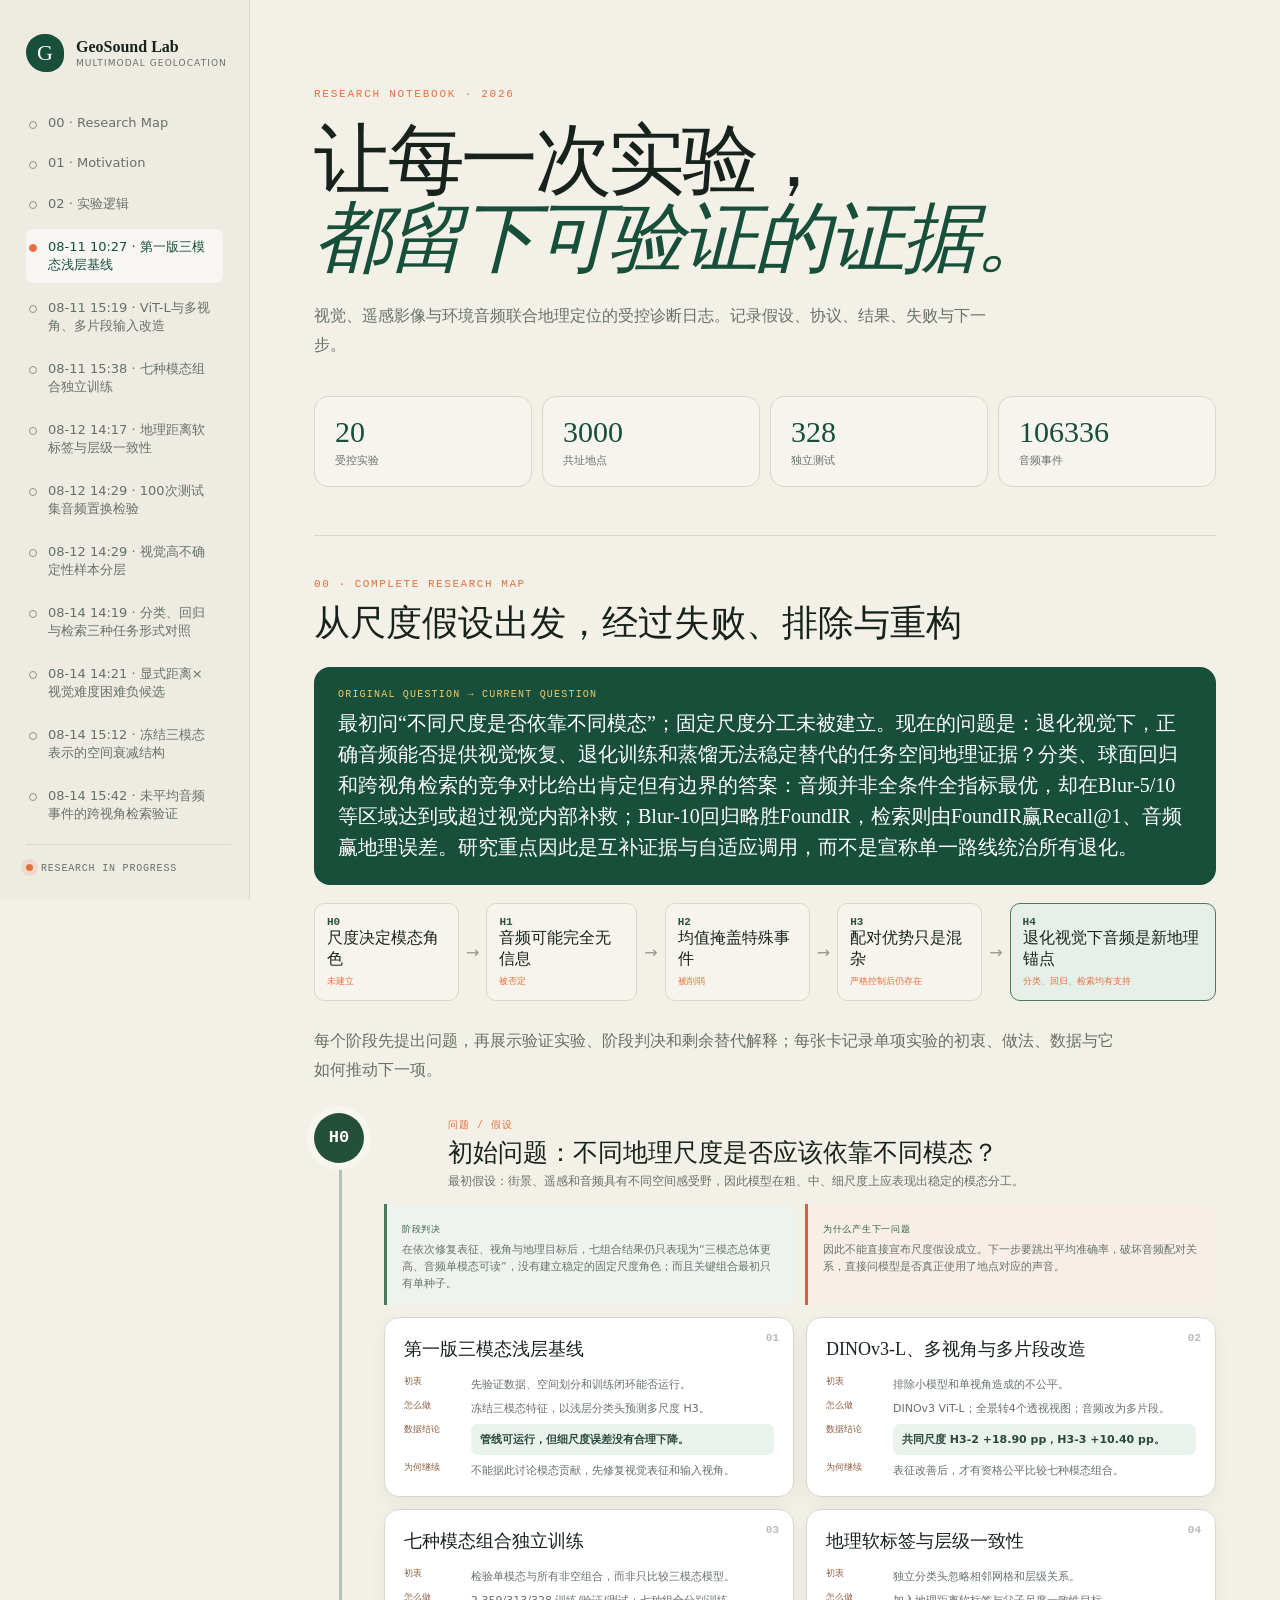
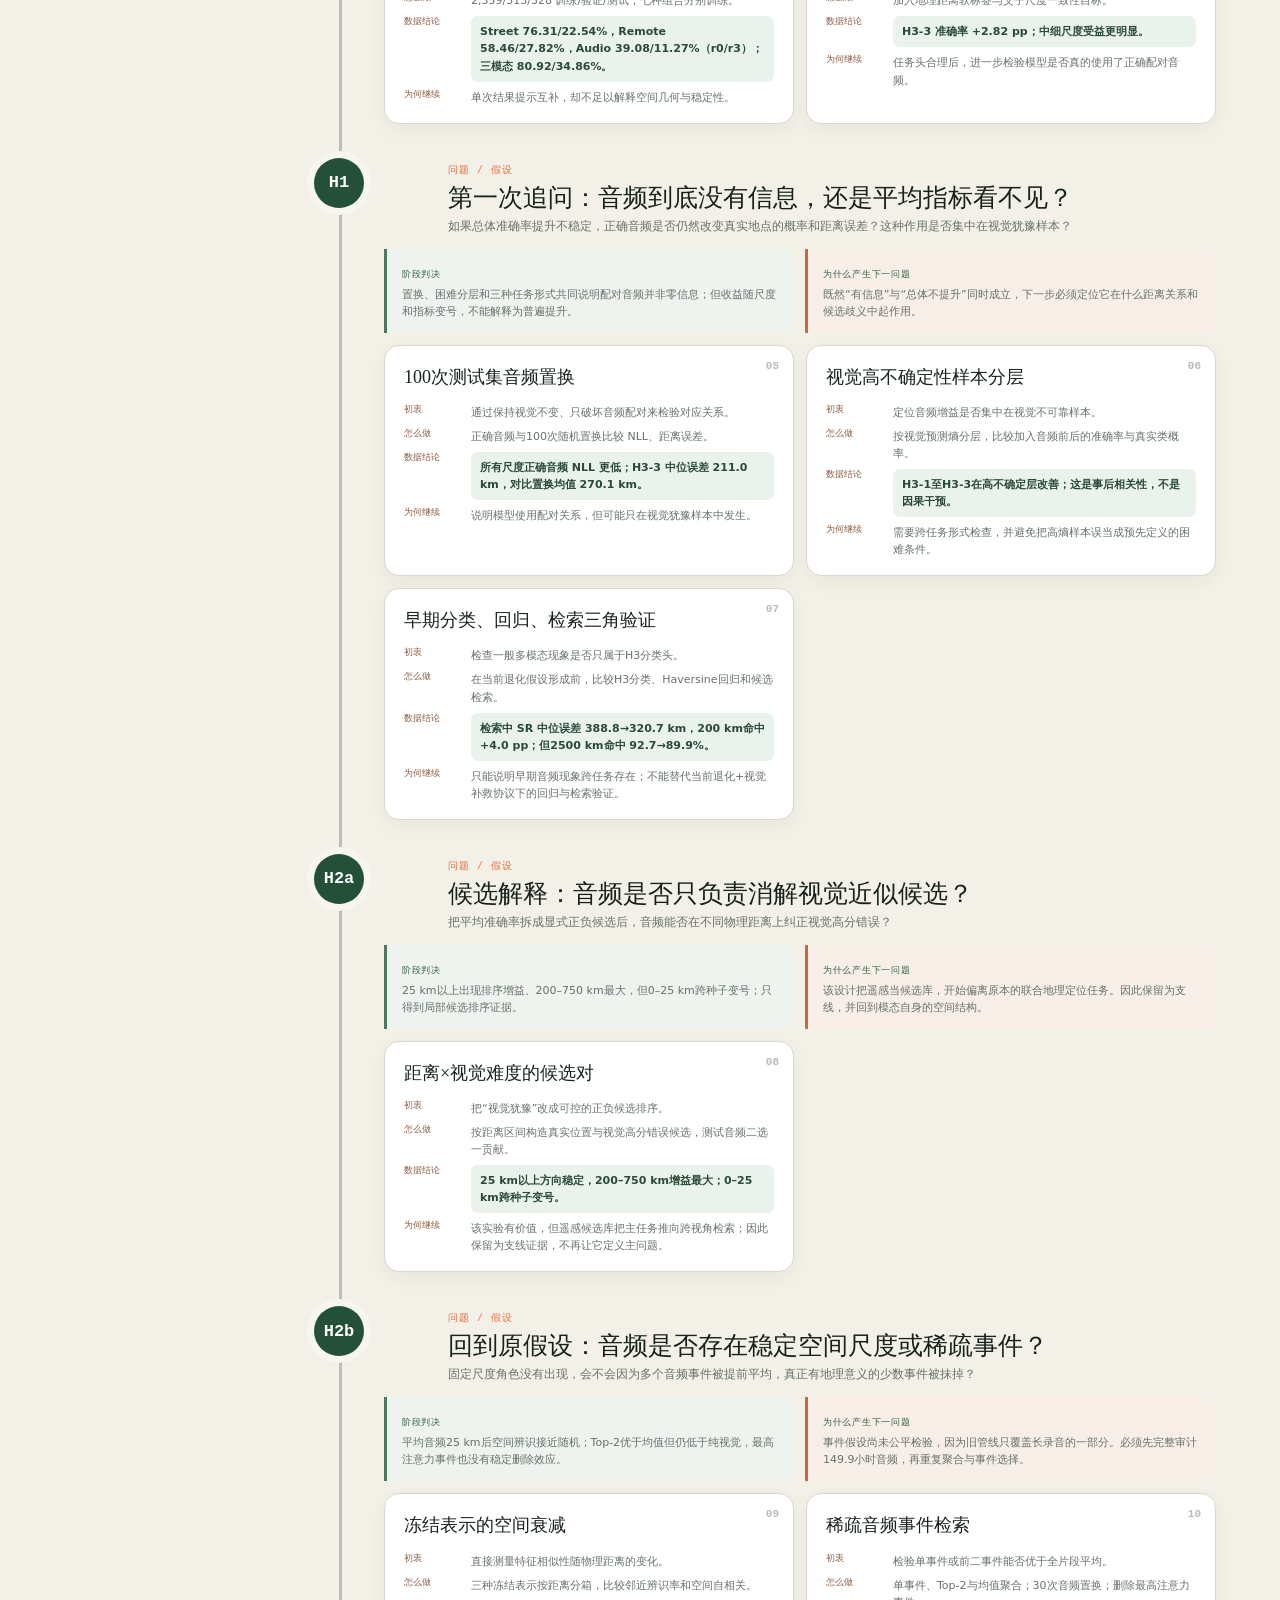
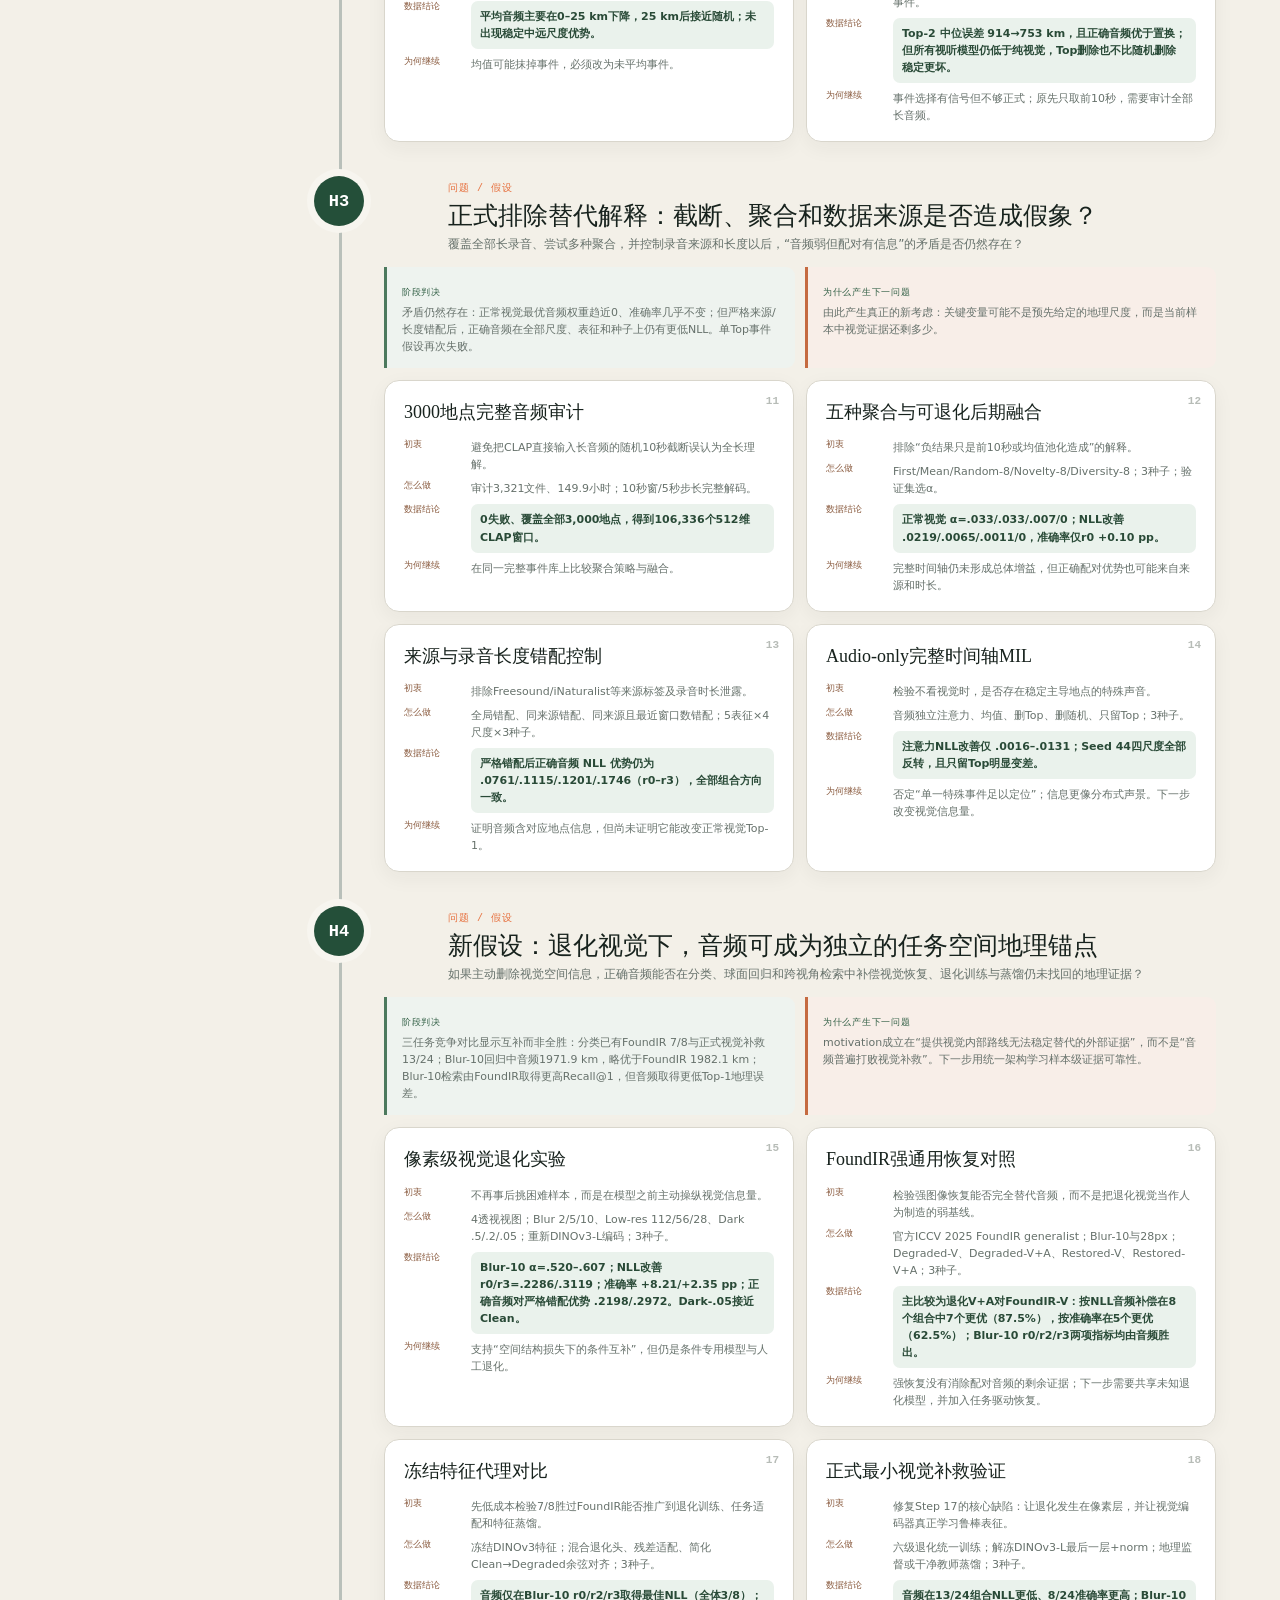
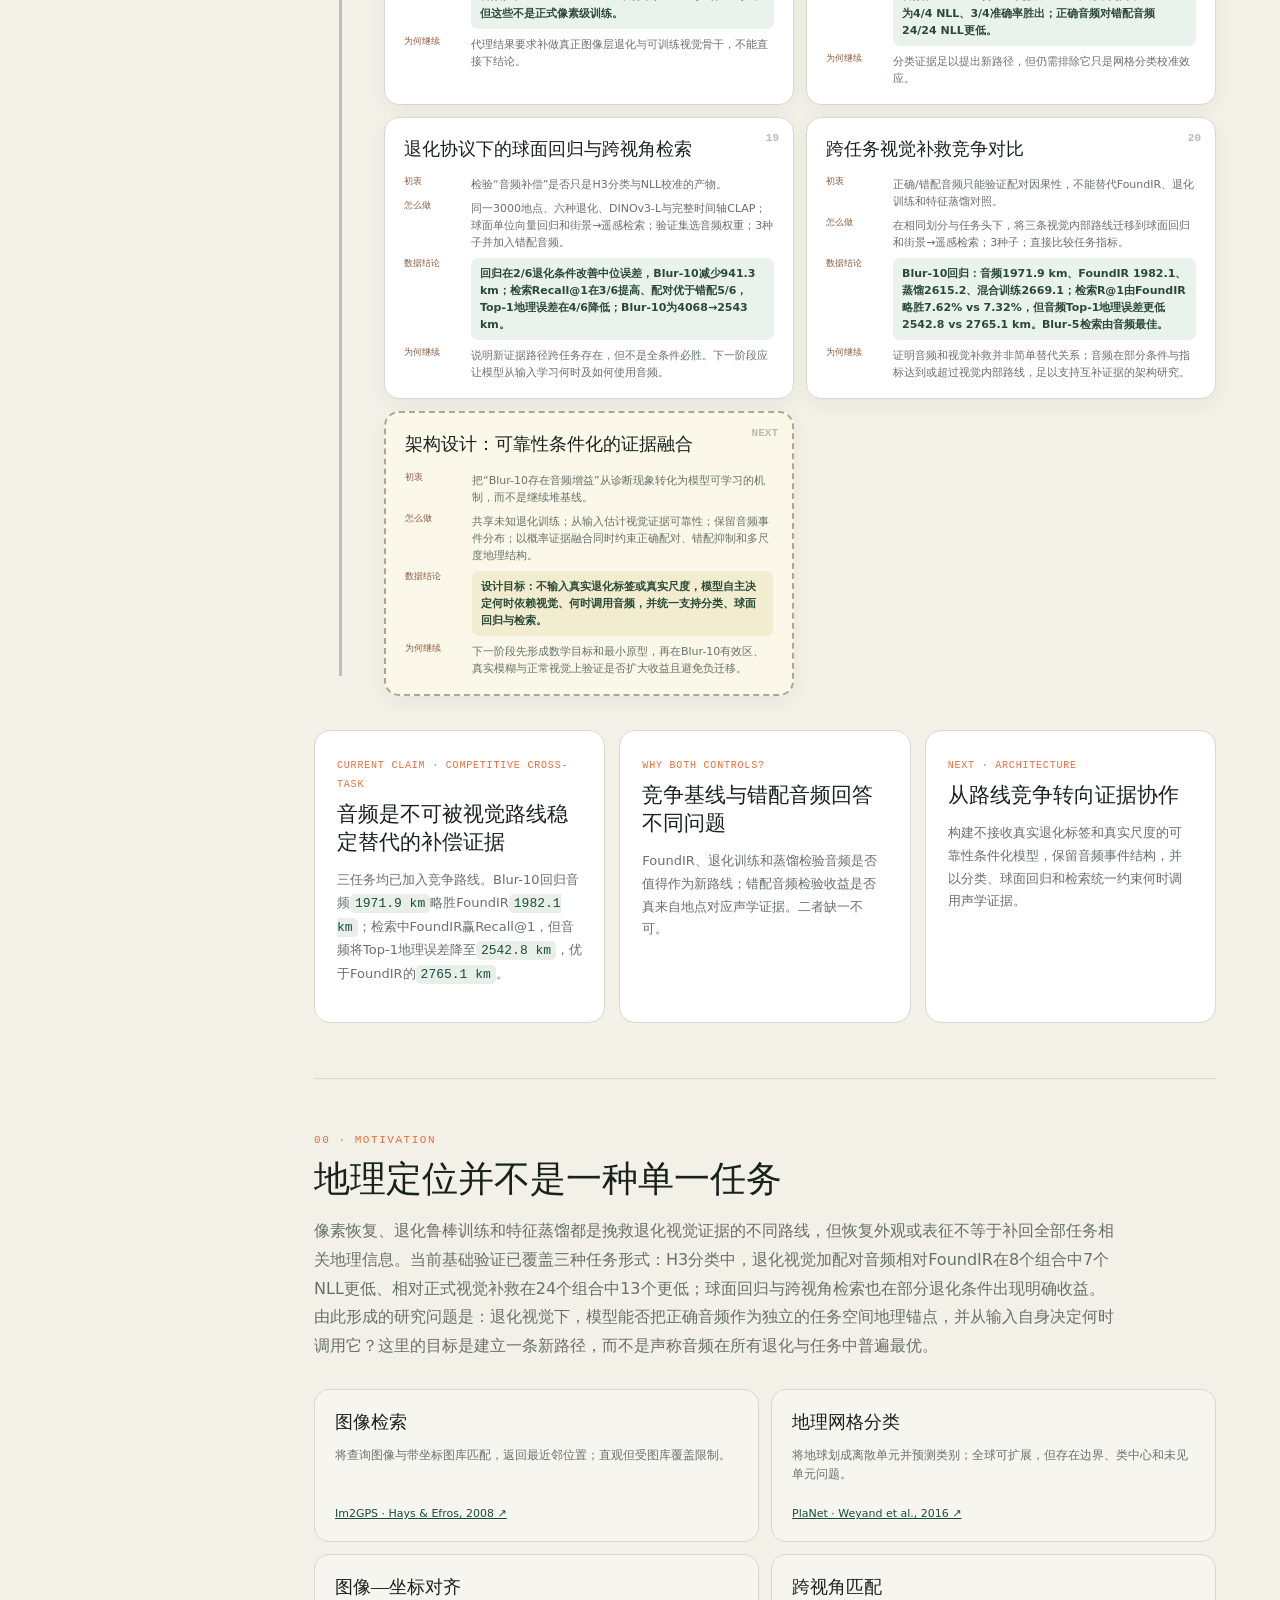
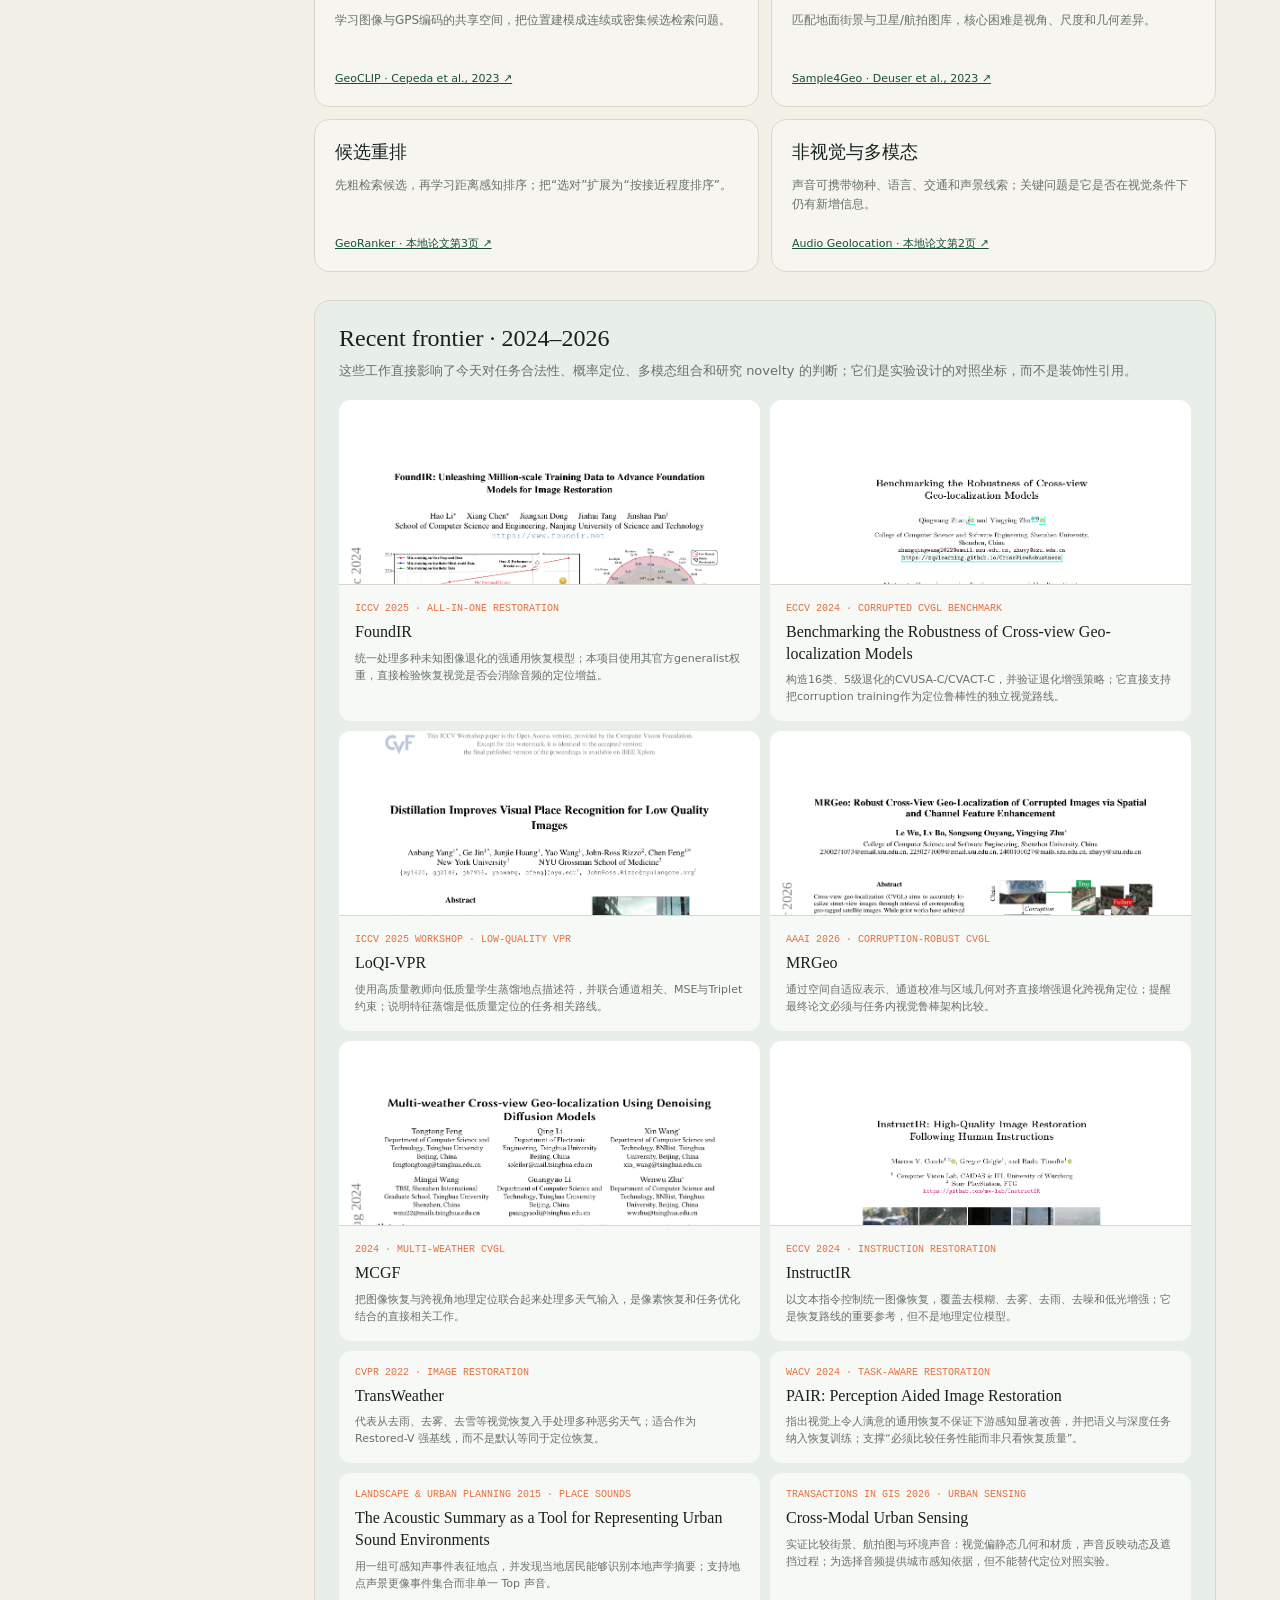
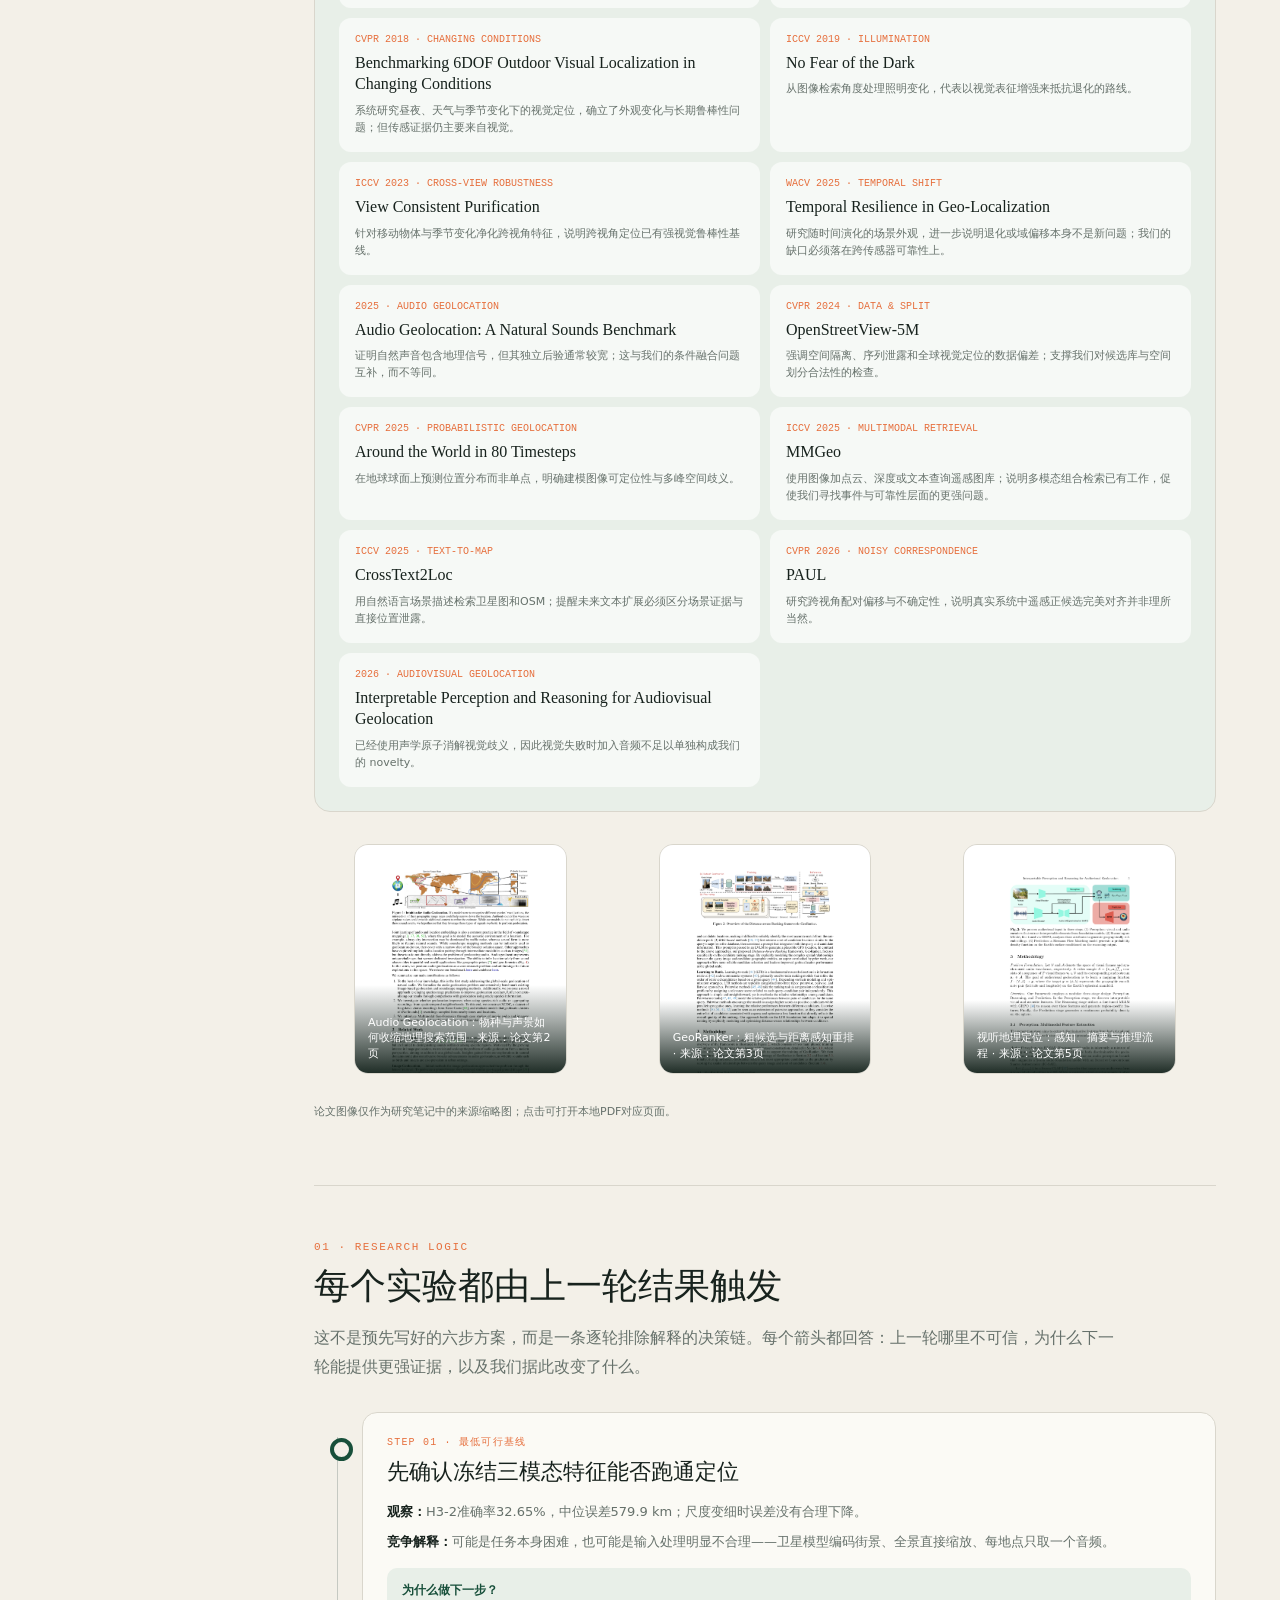
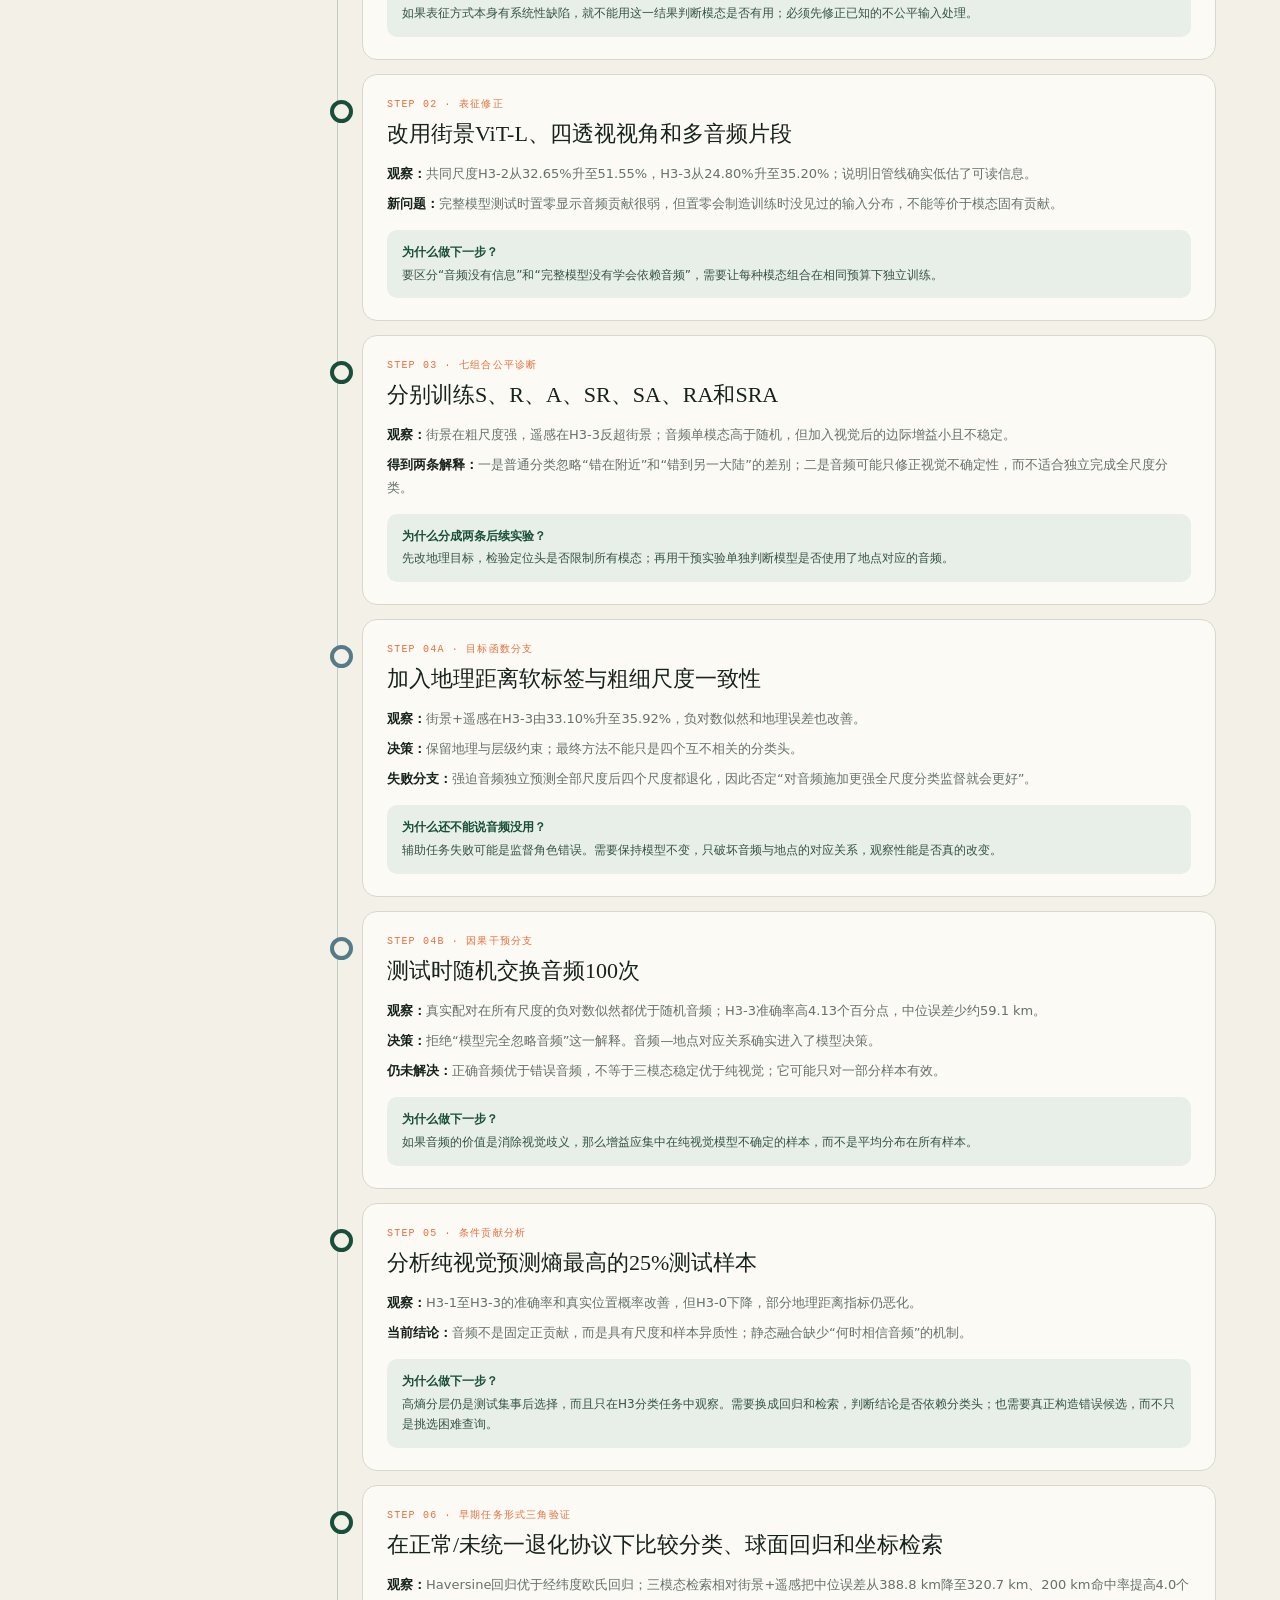
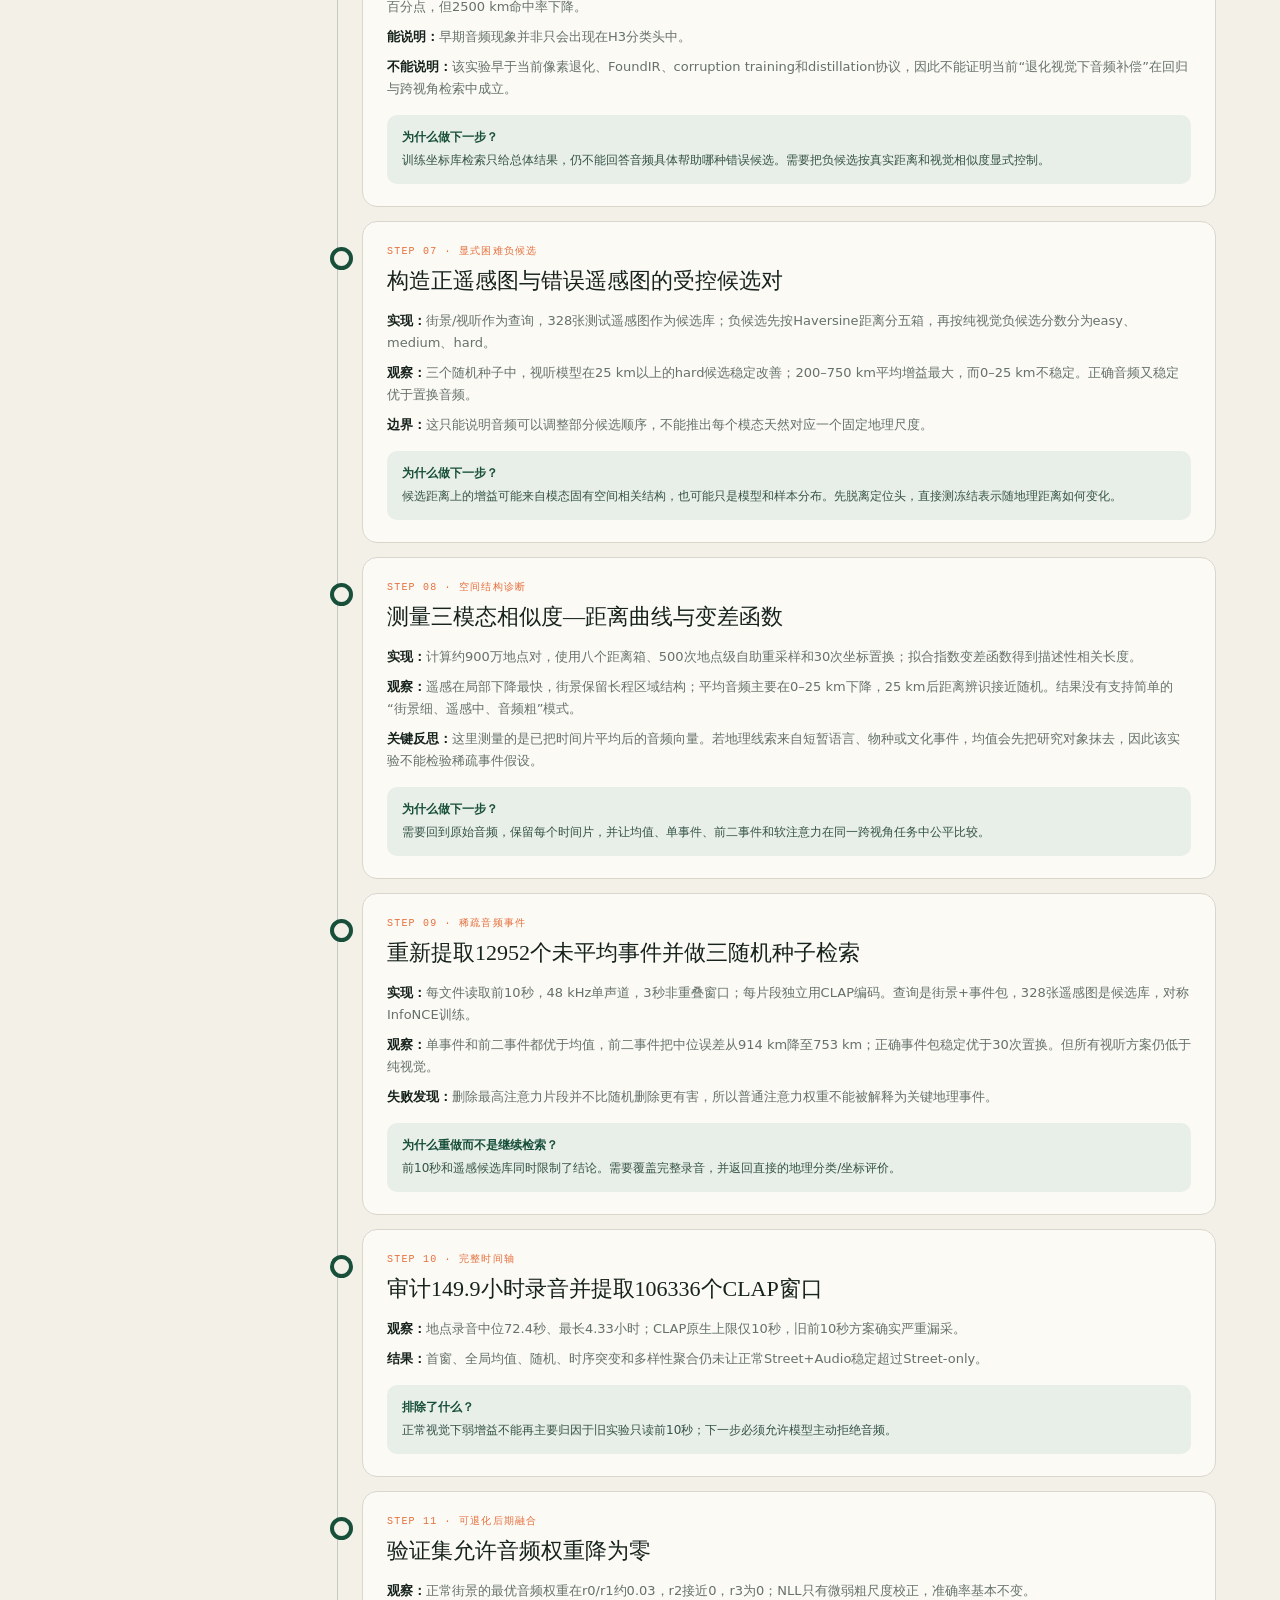
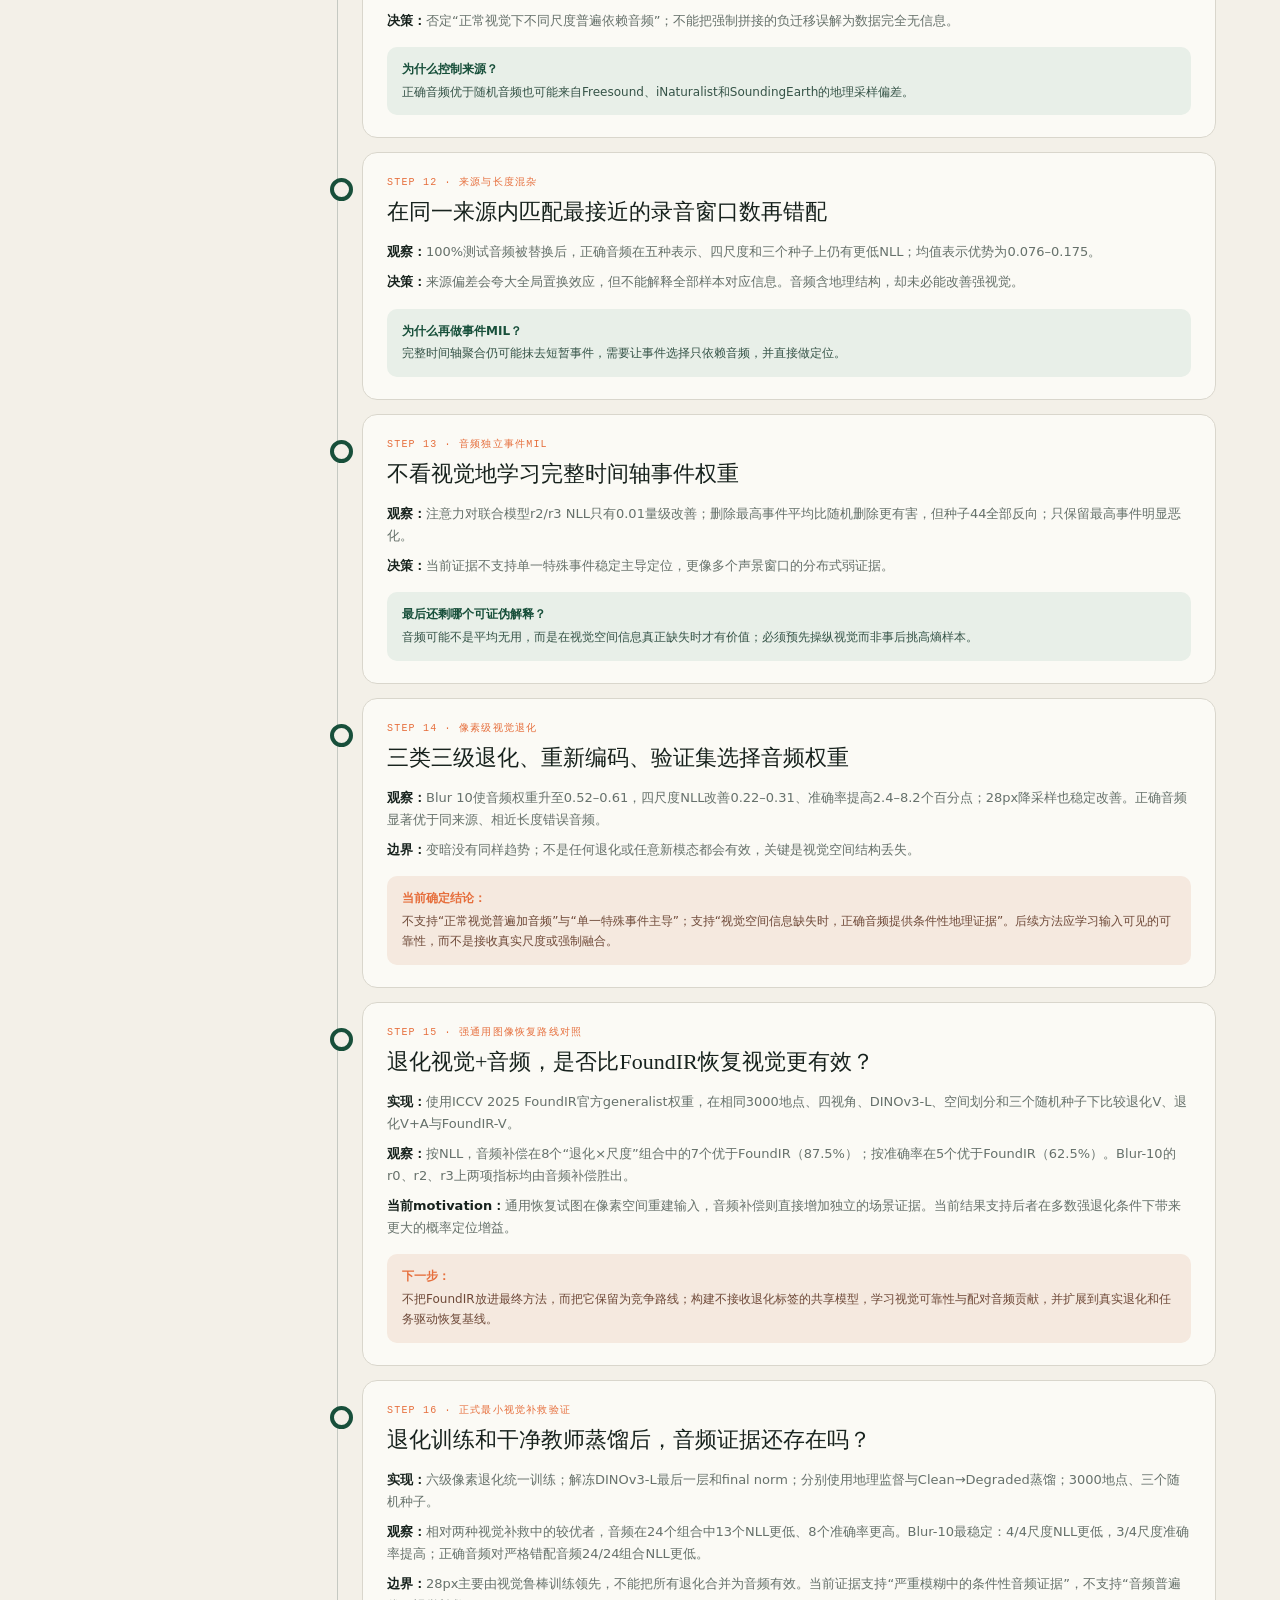
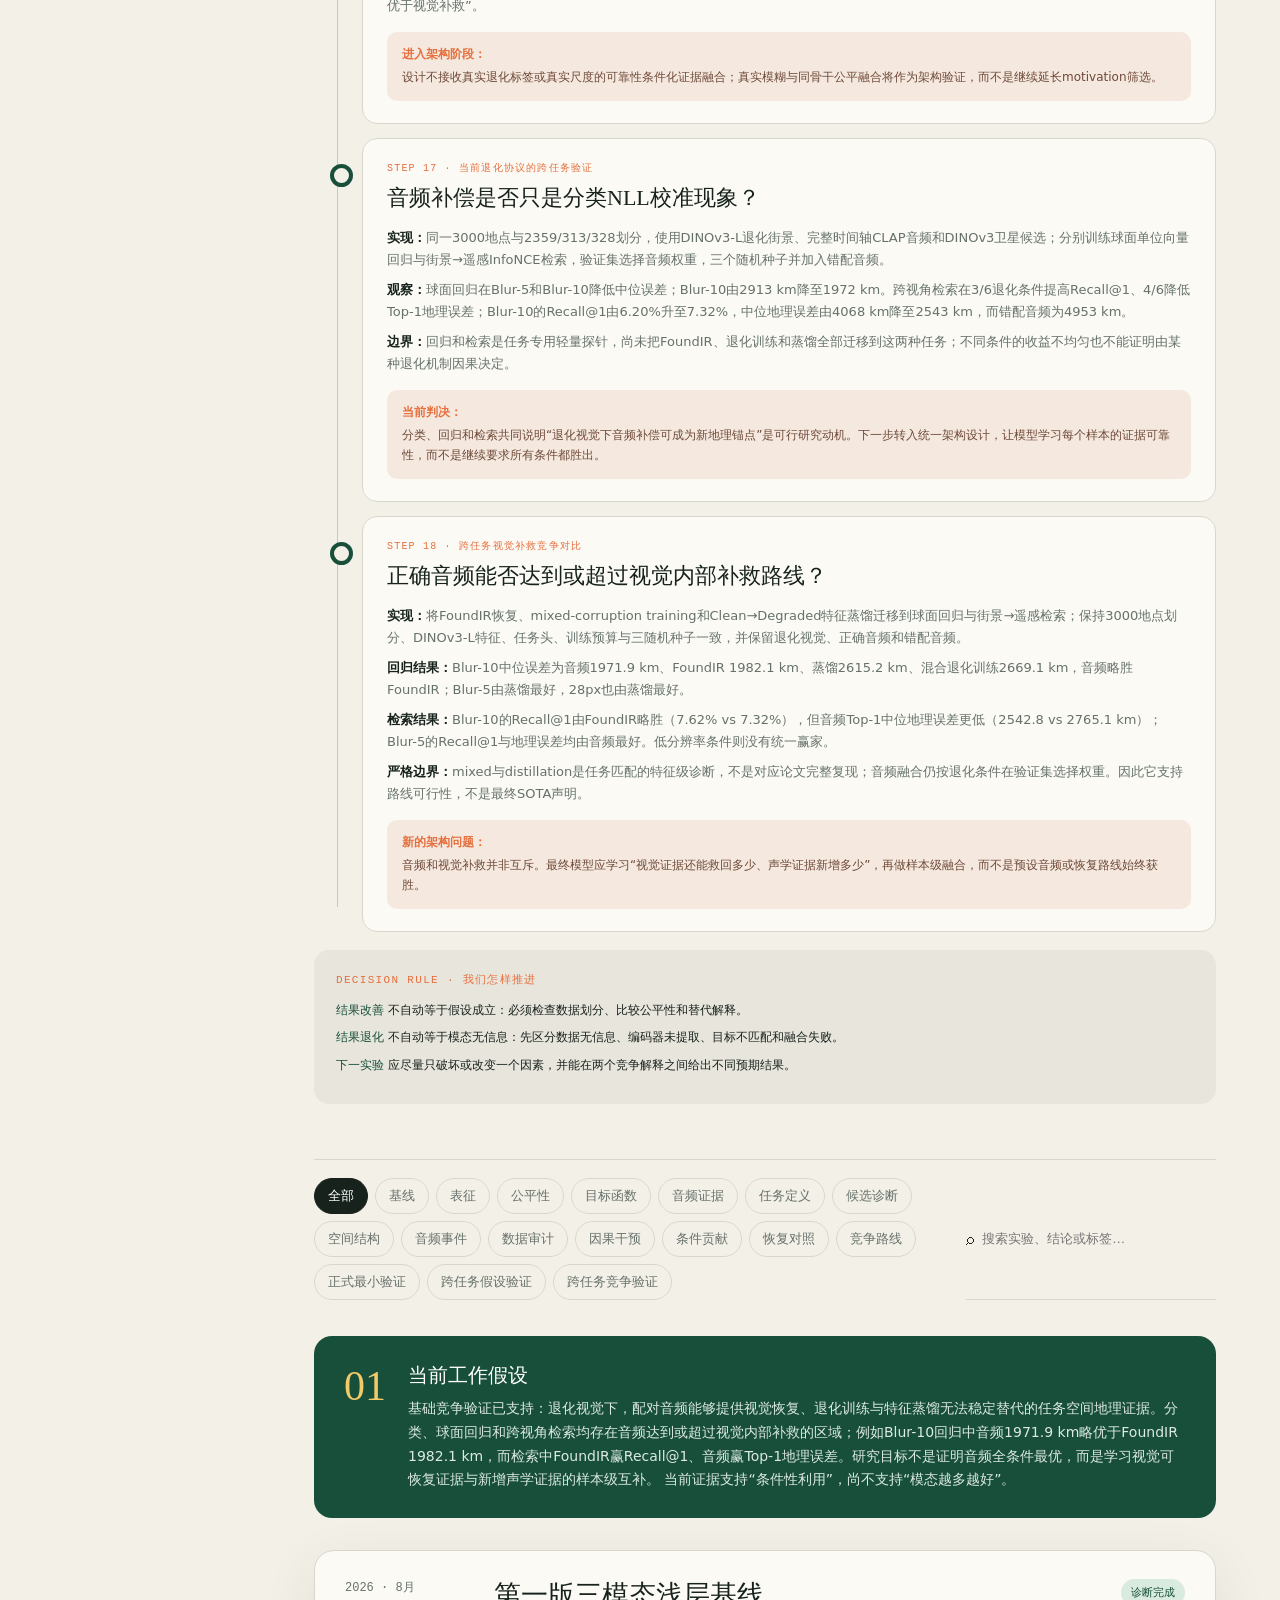
==== commit df294614: "Add cross-task visual rescue competition" ====
--- a/index.html
+++ b/index.html
@@ -293,6 +293,15 @@
 <p><b>边界：</b>回归和检索是任务专用轻量探针，尚未把FoundIR、退化训练和蒸馏全部迁移到这两种任务；不同条件的收益不均匀也不能证明由某种退化机制因果决定。</p>
 <div class="transition next"><strong>当前判决：</strong>分类、回归和检索共同说明“退化视觉下音频补偿可成为新地理锚点”是可行研究动机。下一步转入统一架构设计，让模型学习每个样本的证据可靠性，而不是继续要求所有条件都胜出。</div>
 </article>
+<article class="decision-node">
+<div class="decision-meta">STEP 18 · 跨任务视觉补救竞争对比</div>
+<h3>正确音频能否达到或超过视觉内部补救路线？</h3>
+<p><b>实现：</b>将FoundIR恢复、mixed-corruption training和Clean→Degraded特征蒸馏迁移到球面回归与街景→遥感检索；保持3000地点划分、DINOv3-L特征、任务头、训练预算与三随机种子一致，并保留退化视觉、正确音频和错配音频。</p>
+<p><b>回归结果：</b>Blur-10中位误差为音频1971.9 km、FoundIR 1982.1 km、蒸馏2615.2 km、混合退化训练2669.1 km，音频略胜FoundIR；Blur-5由蒸馏最好，28px也由蒸馏最好。</p>
+<p><b>检索结果：</b>Blur-10的Recall@1由FoundIR略胜（7.62% vs 7.32%），但音频Top-1中位地理误差更低（2542.8 vs 2765.1 km）；Blur-5的Recall@1与地理误差均由音频最好。低分辨率条件则没有统一赢家。</p>
+<p><b>严格边界：</b>mixed与distillation是任务匹配的特征级诊断，不是对应论文完整复现；音频融合仍按退化条件在验证集选择权重。因此它支持路线可行性，不是最终SOTA声明。</p>
+<div class="transition next"><strong>新的架构问题：</strong>音频和视觉补救并非互斥。最终模型应学习“视觉证据还能救回多少、声学证据新增多少”，再做样本级融合，而不是预设音频或恢复路线始终获胜。</div>
+</article>
 </div>
 <div class="formula-guide">
 <h3 class="block-title">Decision rule · 我们怎样推进</h3>
@@ -321,11 +330,11 @@
       <p id="empty" class="empty" hidden>没有找到匹配的实验记录。</p>
     </main>
   </div>
-  <script src="app.js?v=20260818-architecture-v3">
+  <script src="app.js?v=20260818-architecture-v4">
 </script>
-  <script src="literature.js?v=20260818-architecture-v3">
+  <script src="literature.js?v=20260818-architecture-v4">
 </script>
-  <script src="research-map.js?v=20260818-architecture-v3">
+  <script src="research-map.js?v=20260818-architecture-v4">
 </script>
 </body>
 </html>
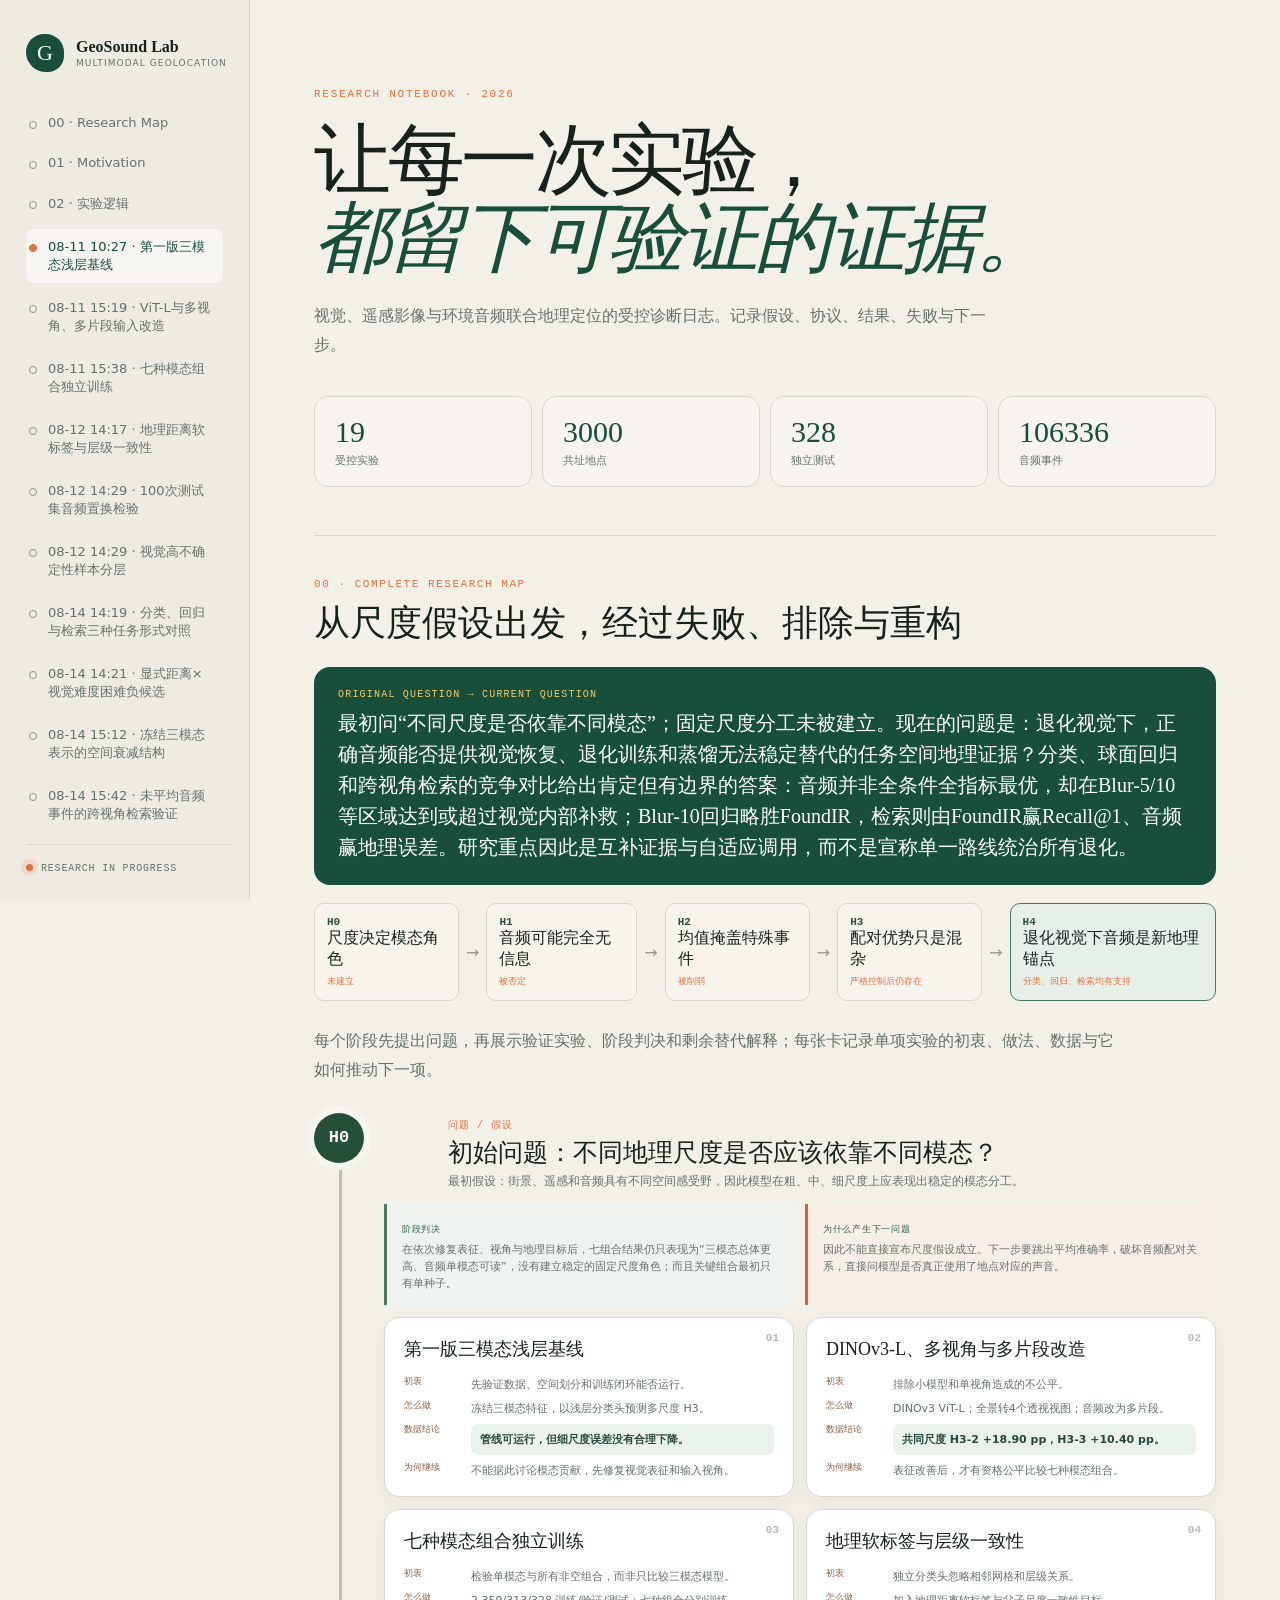
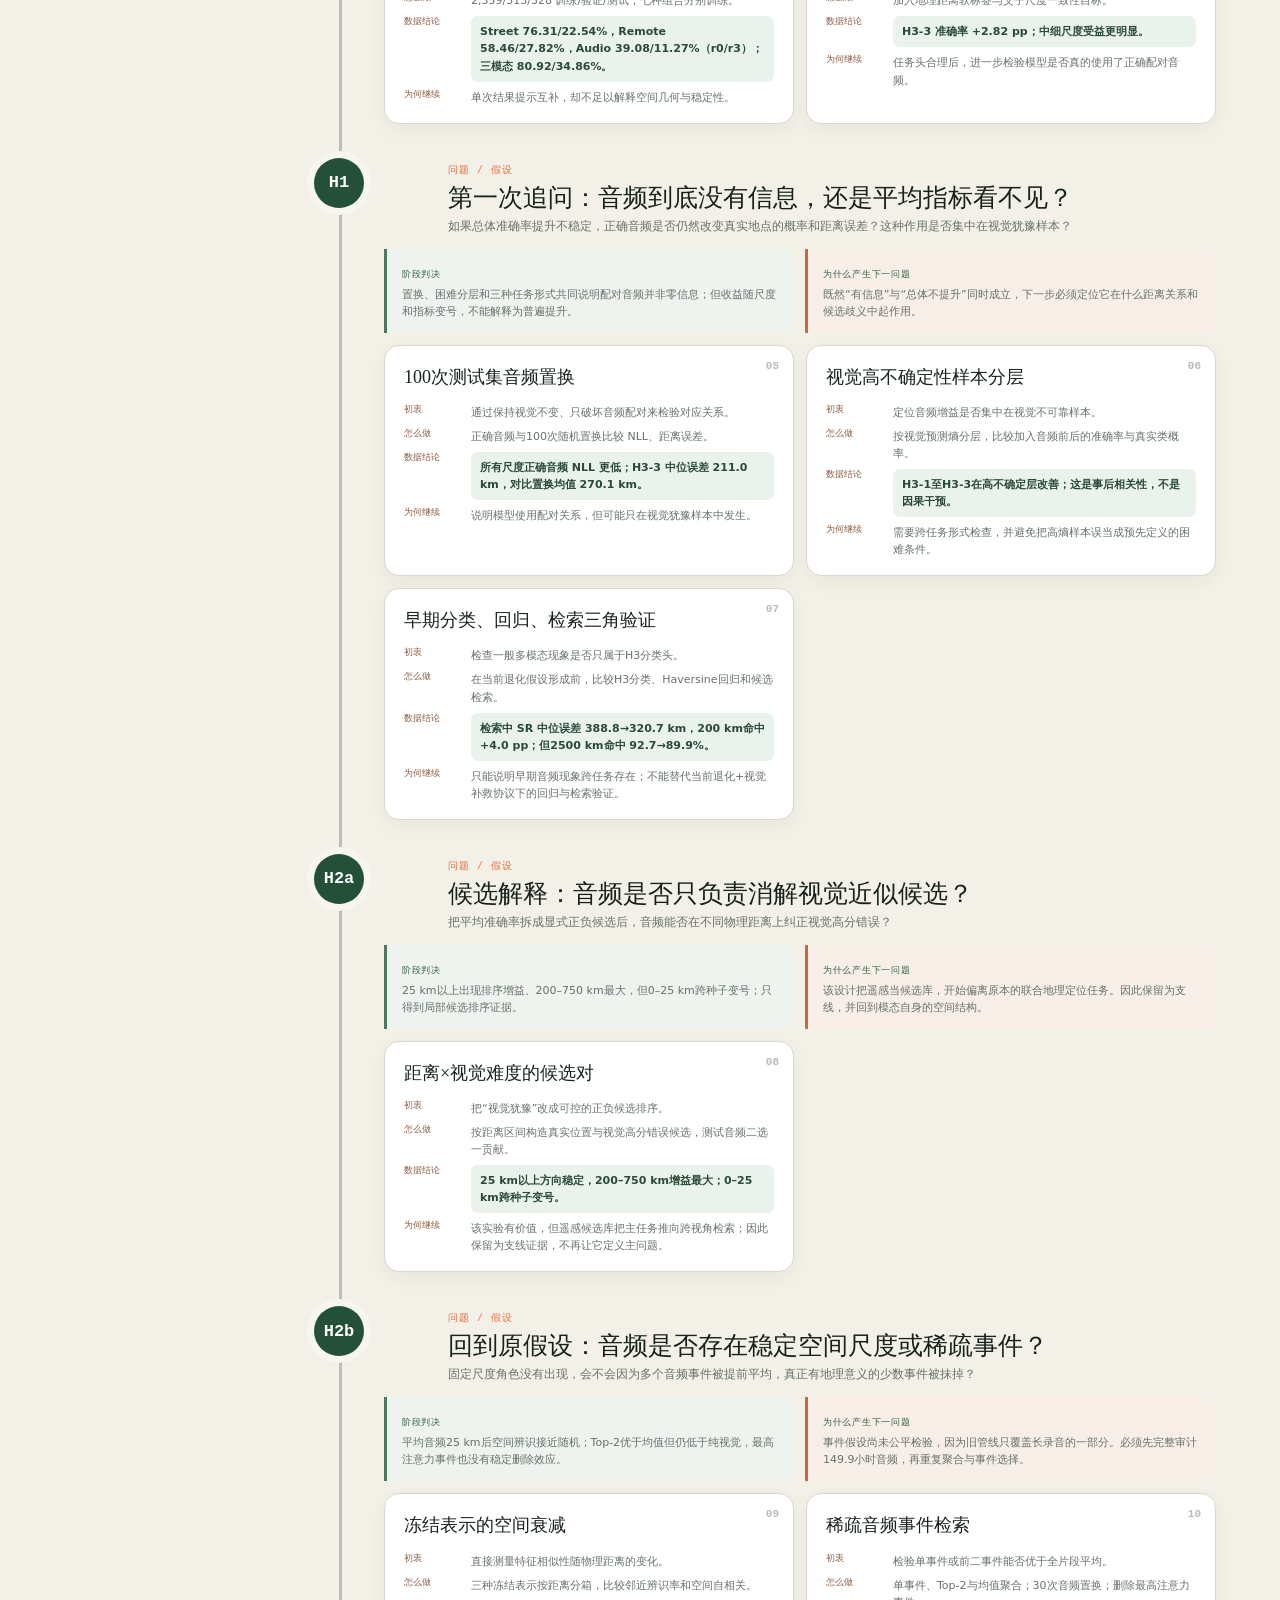
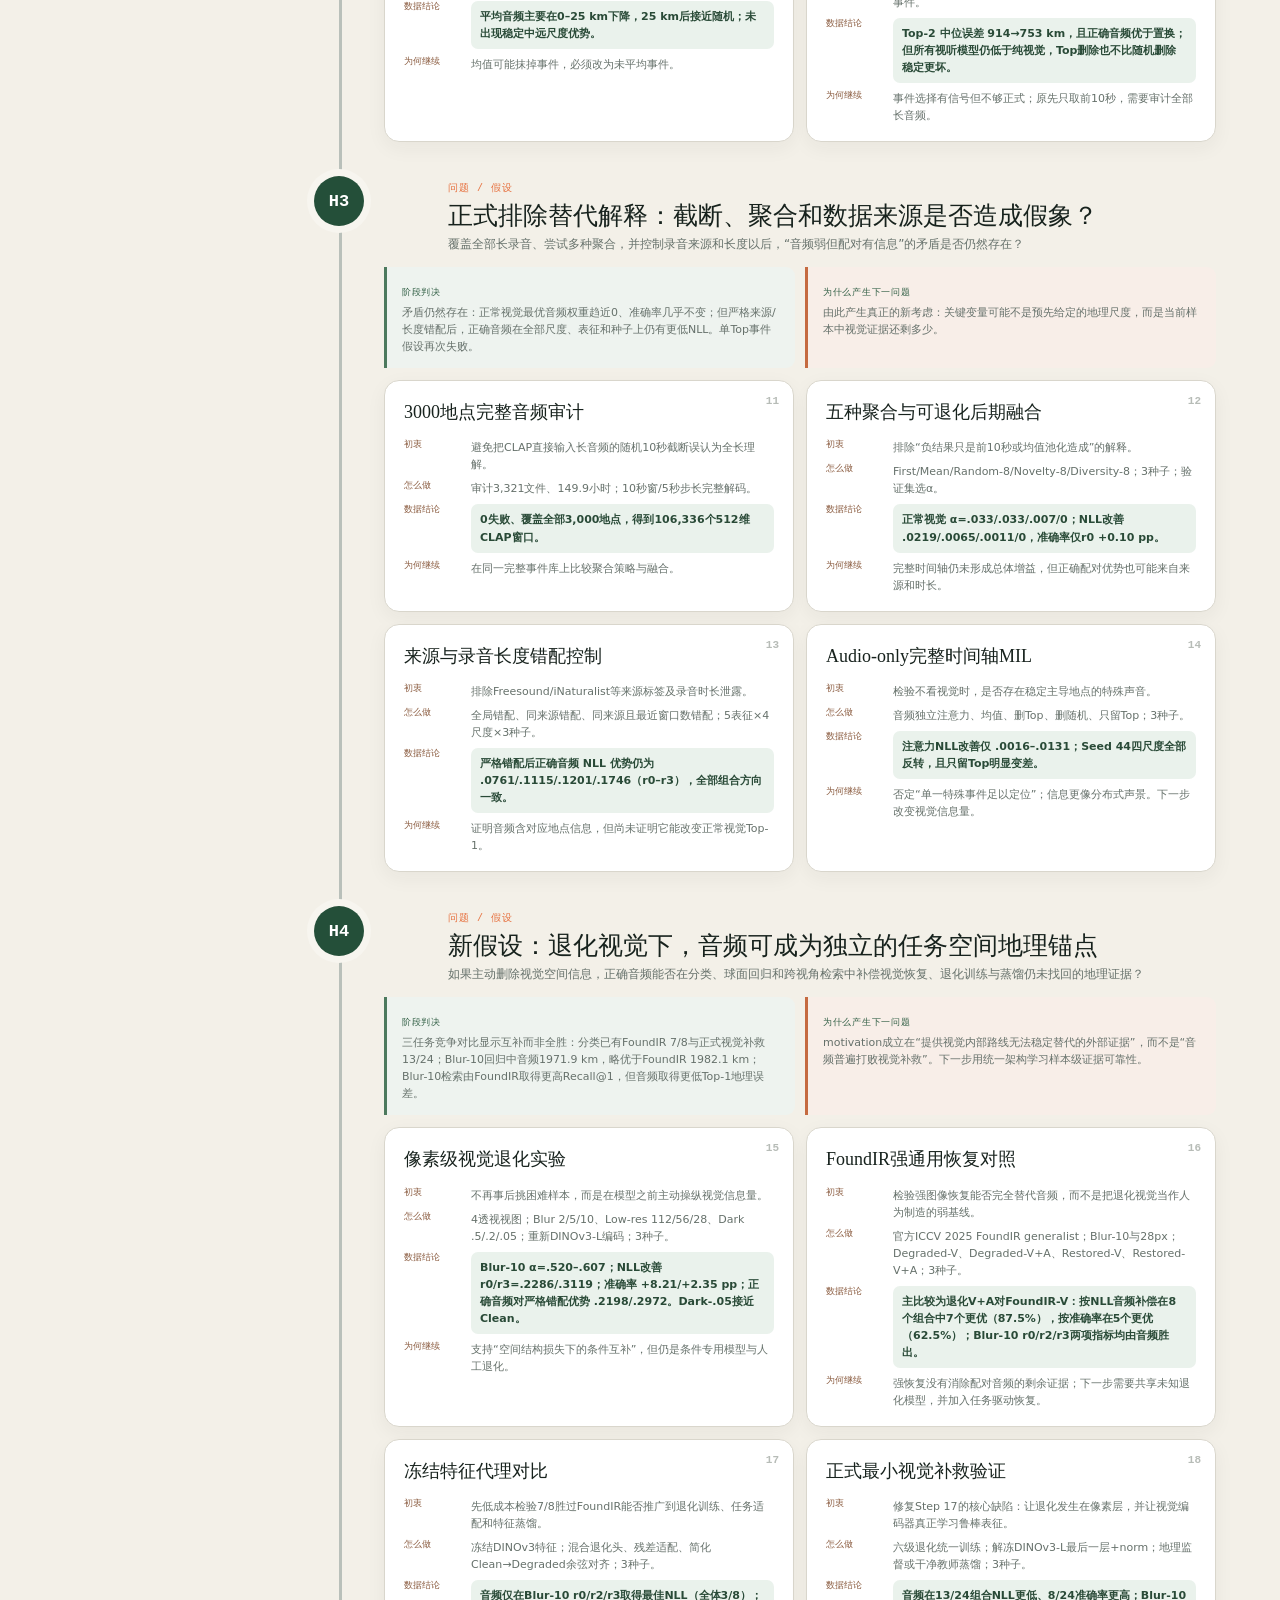
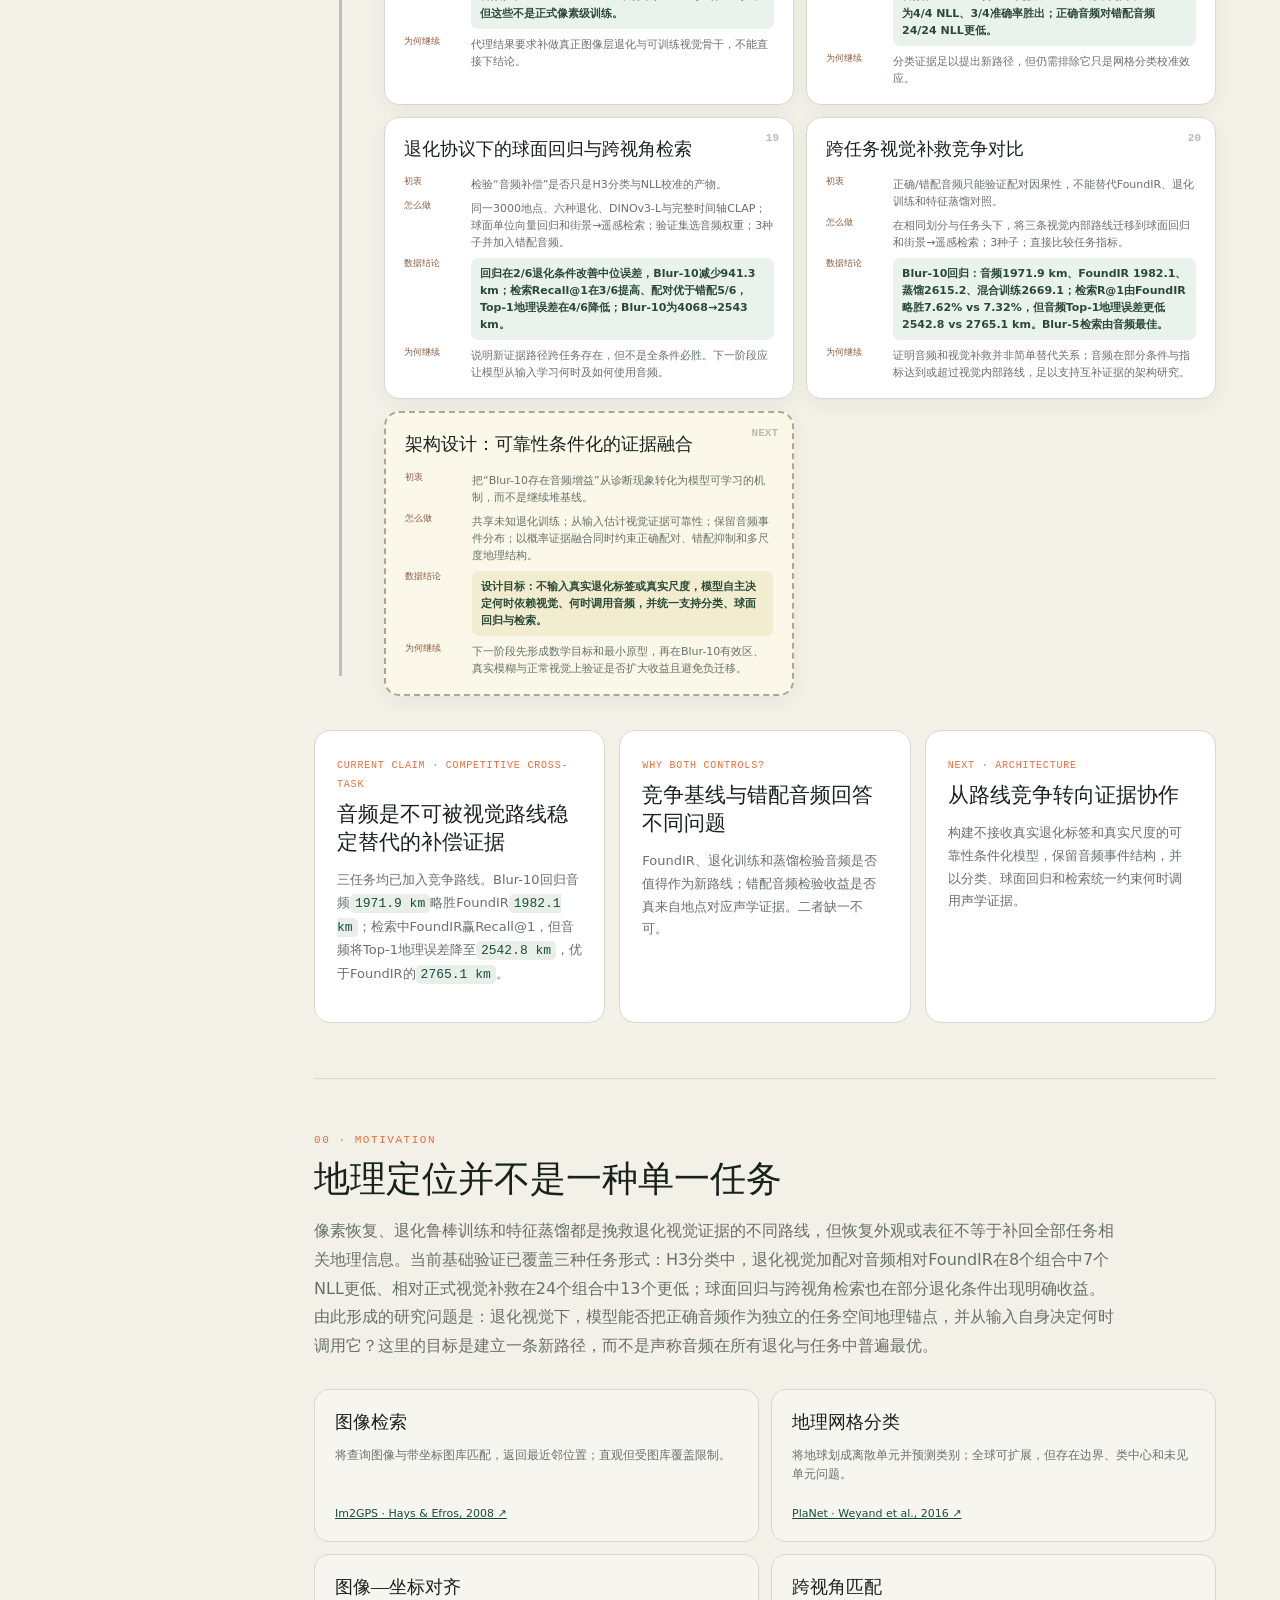
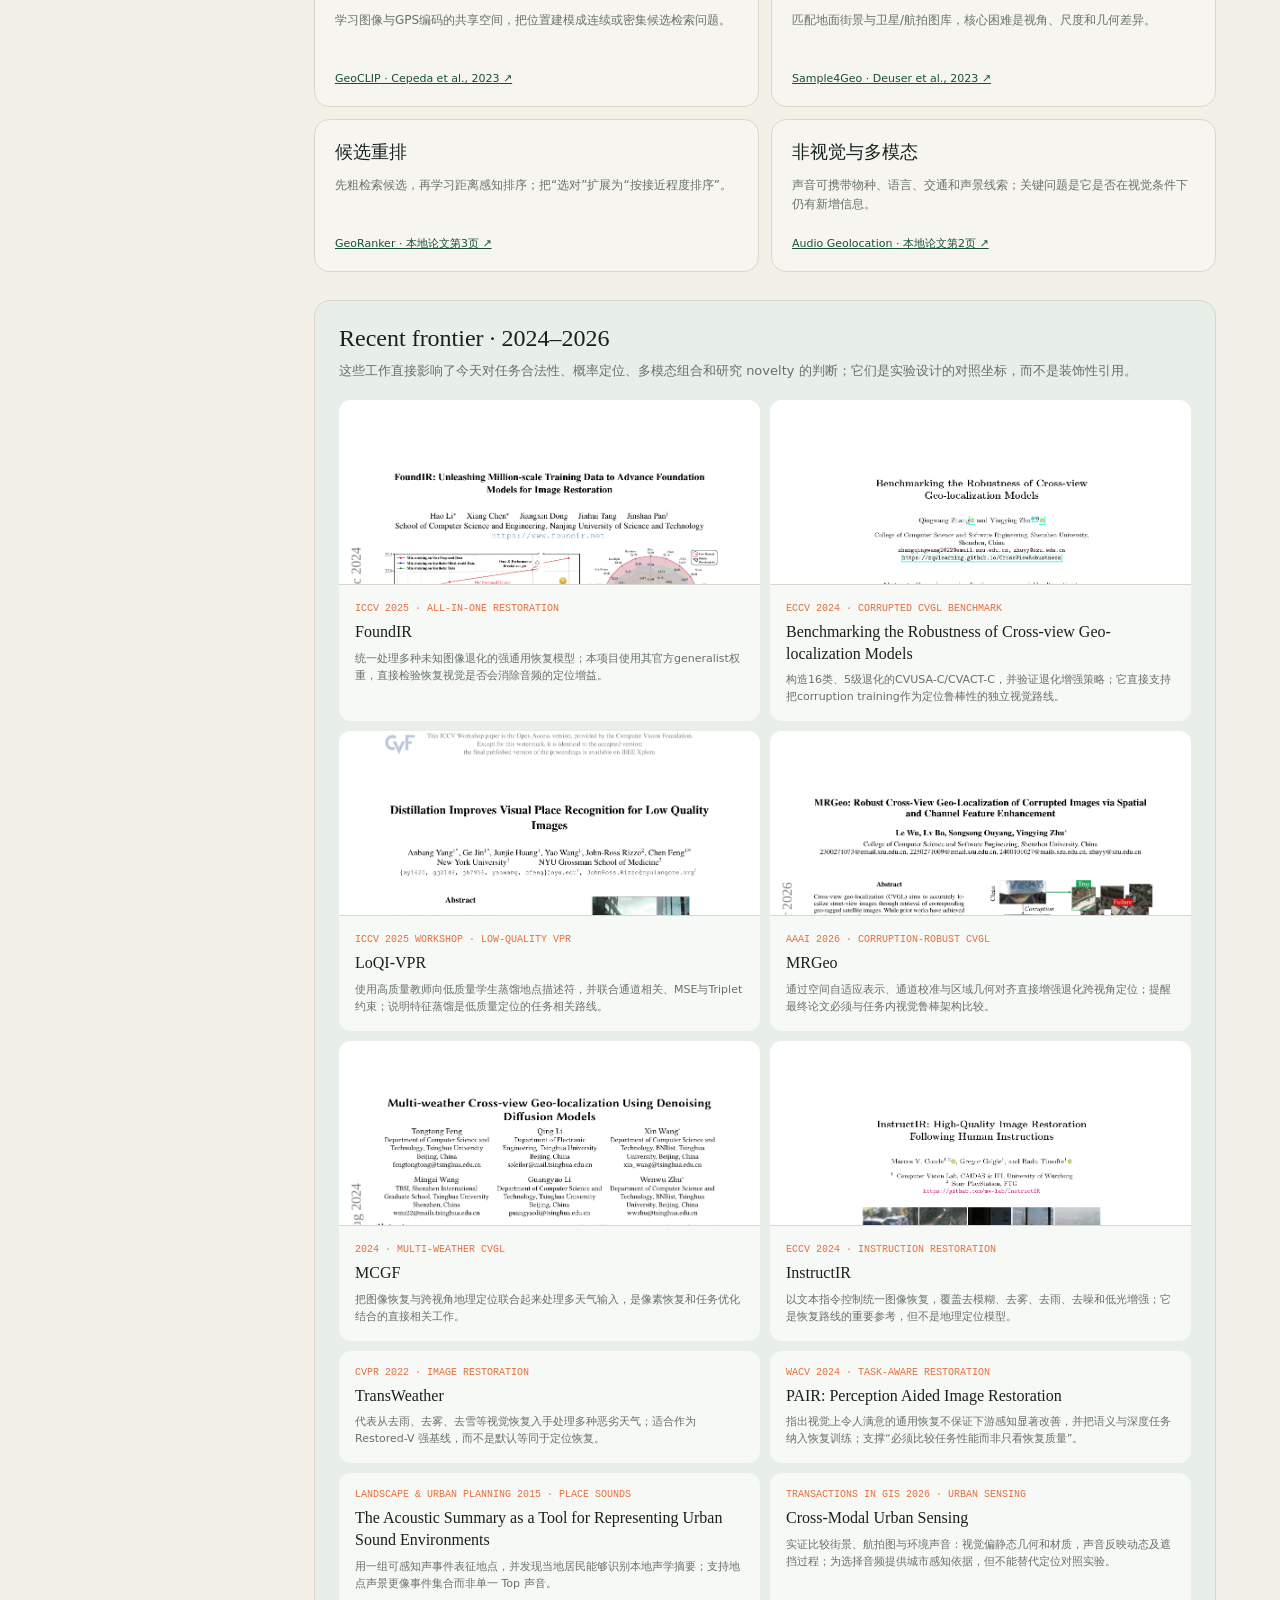
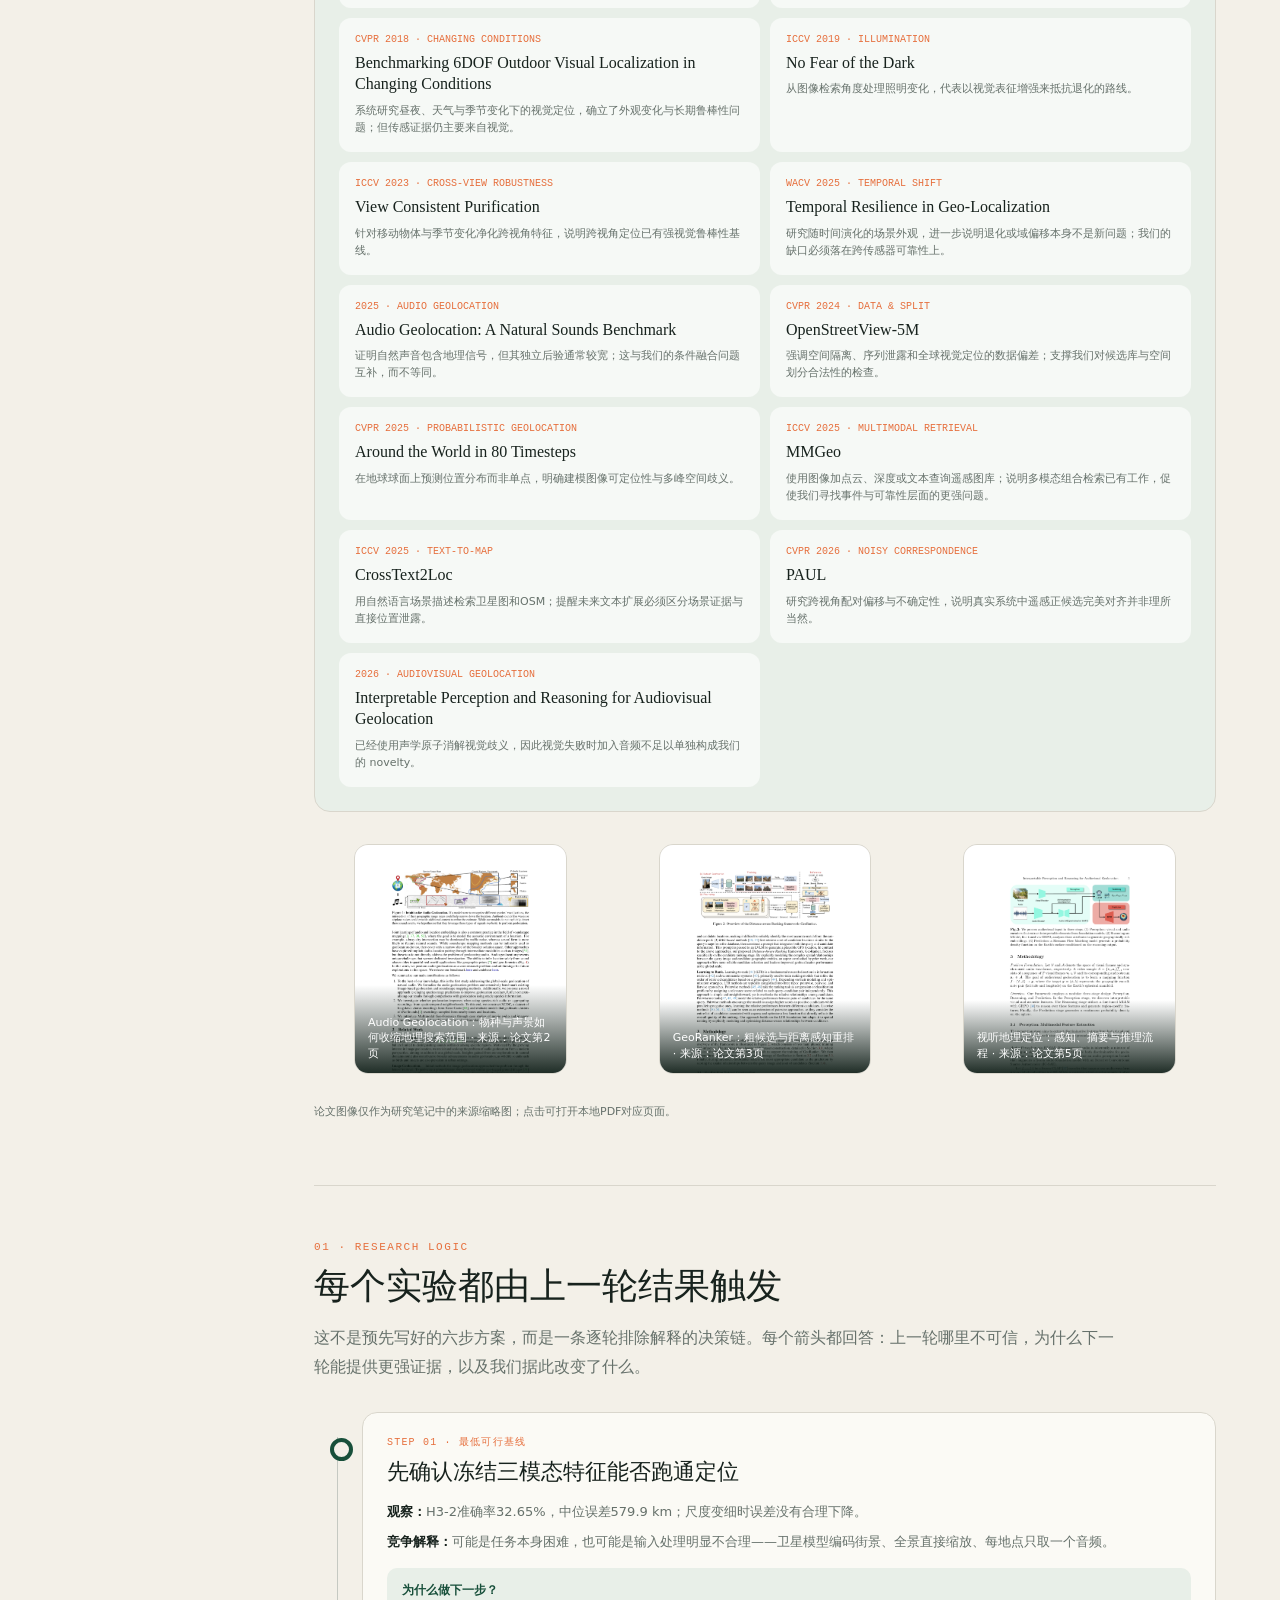
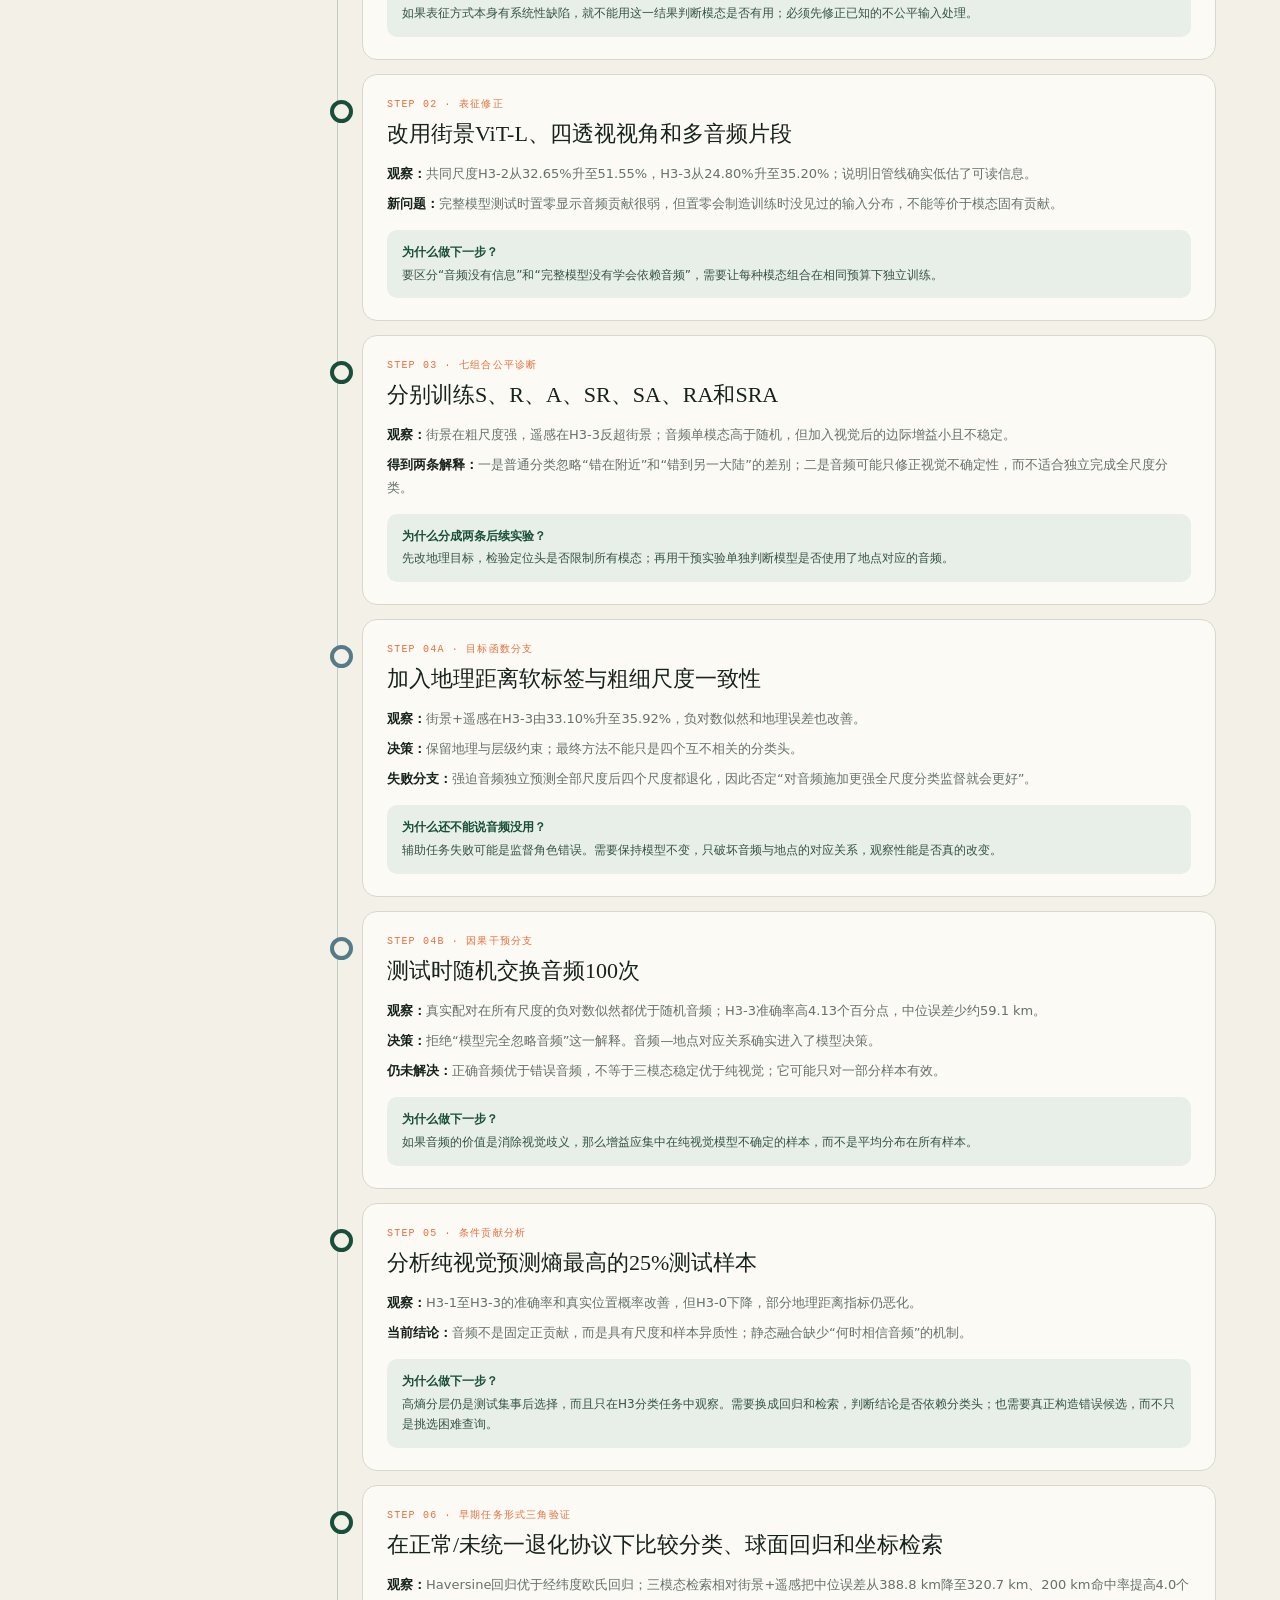
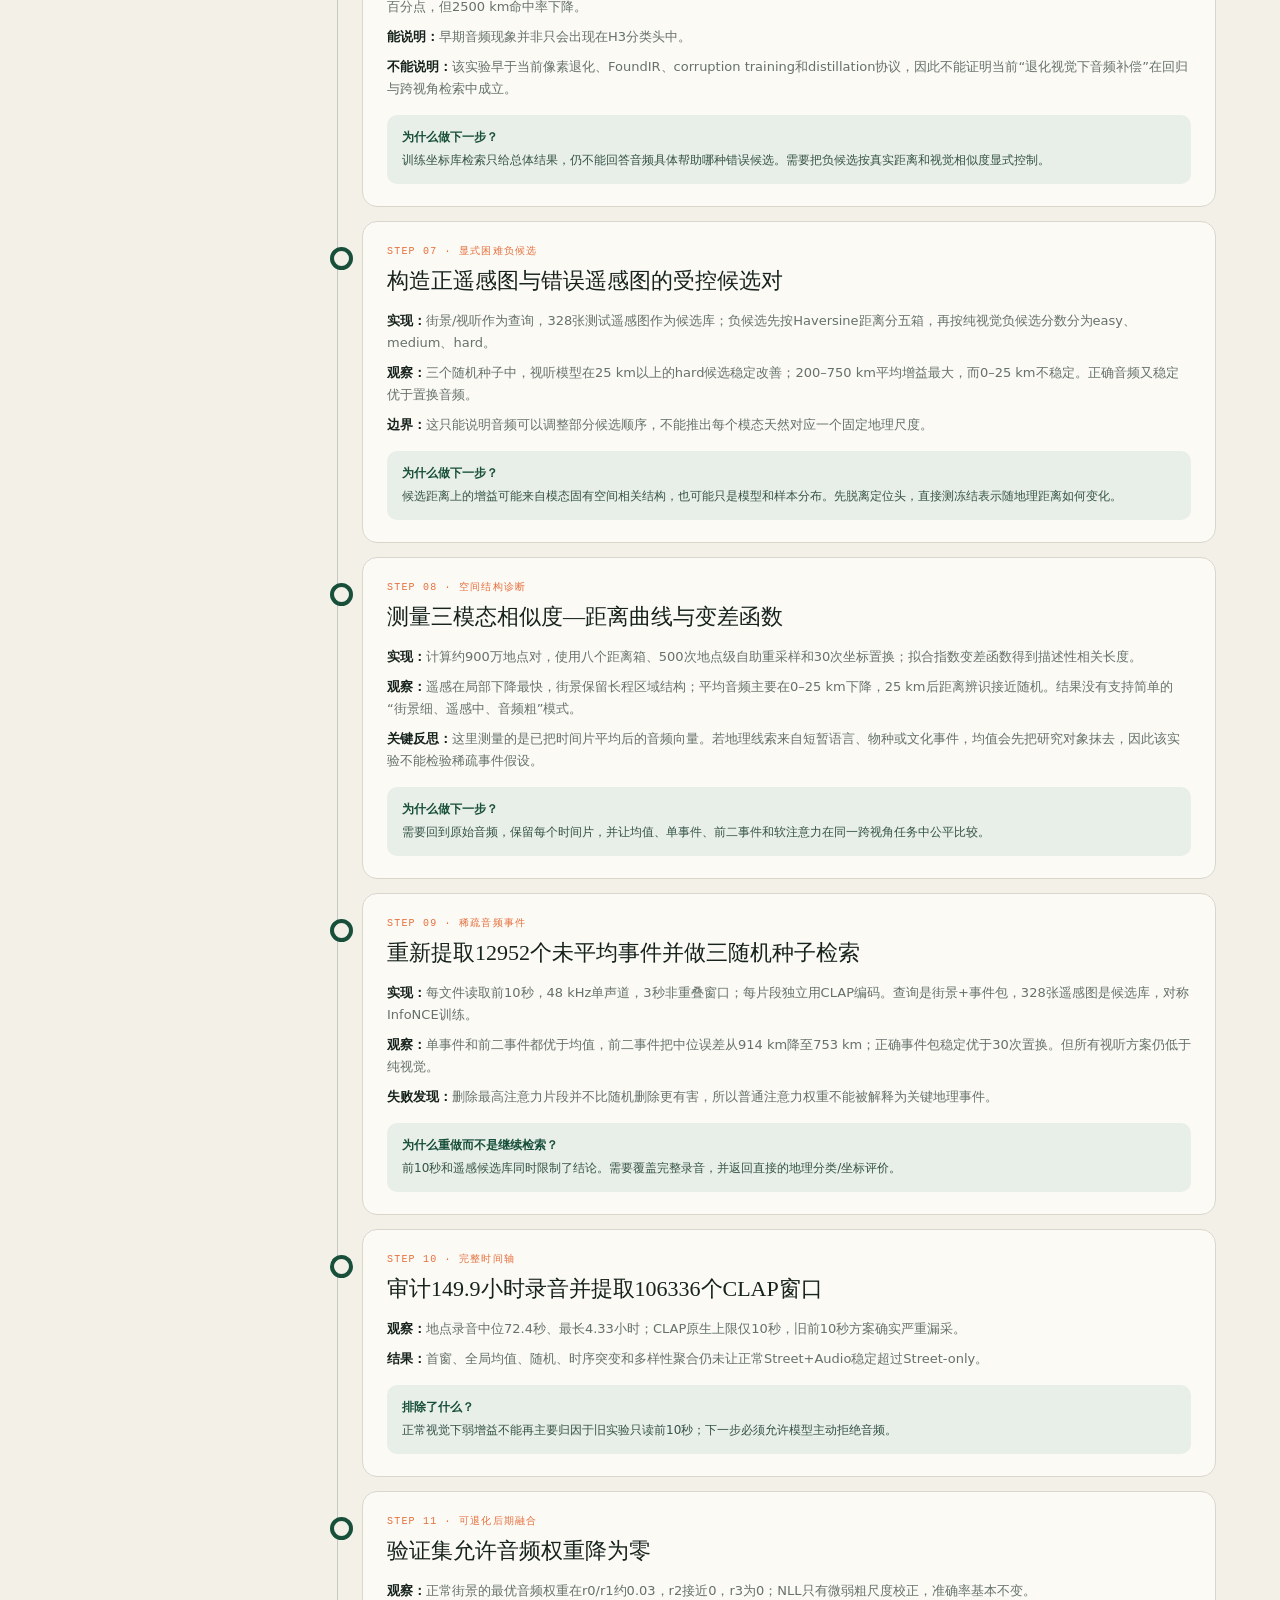
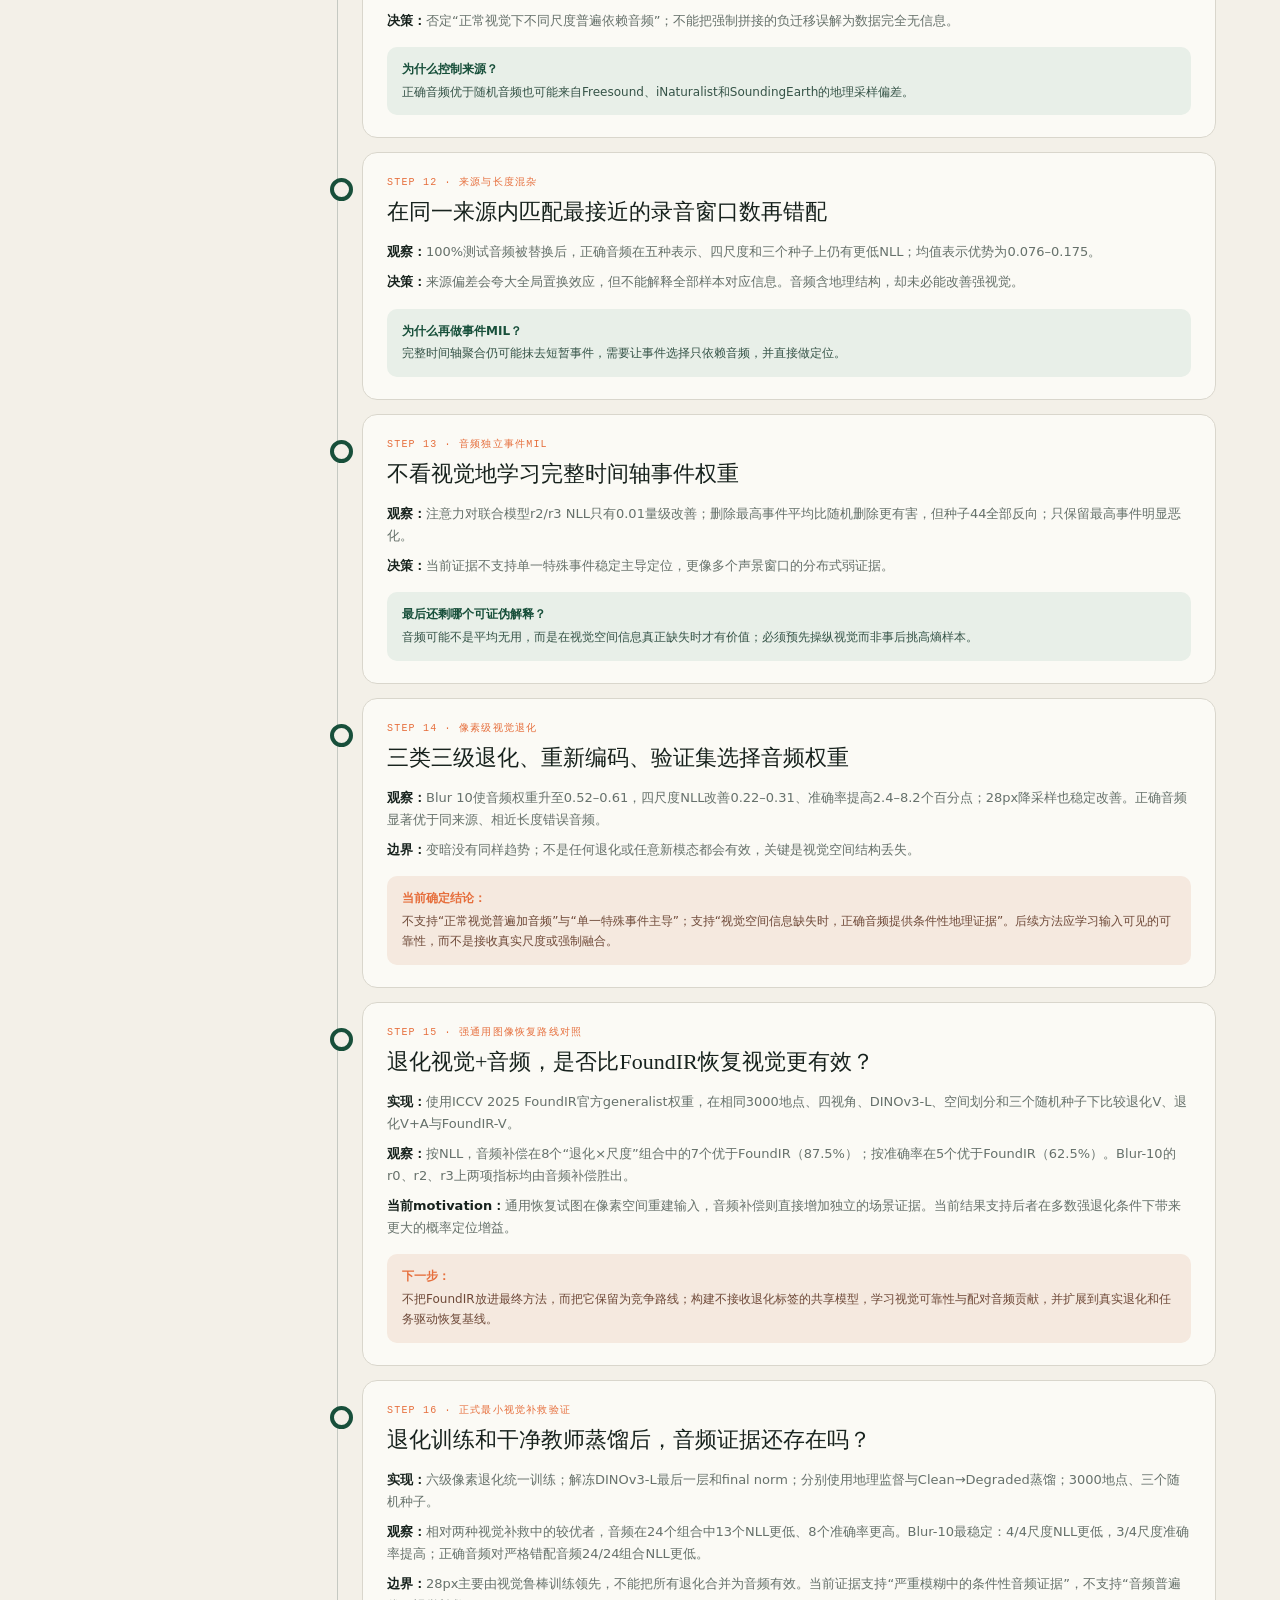
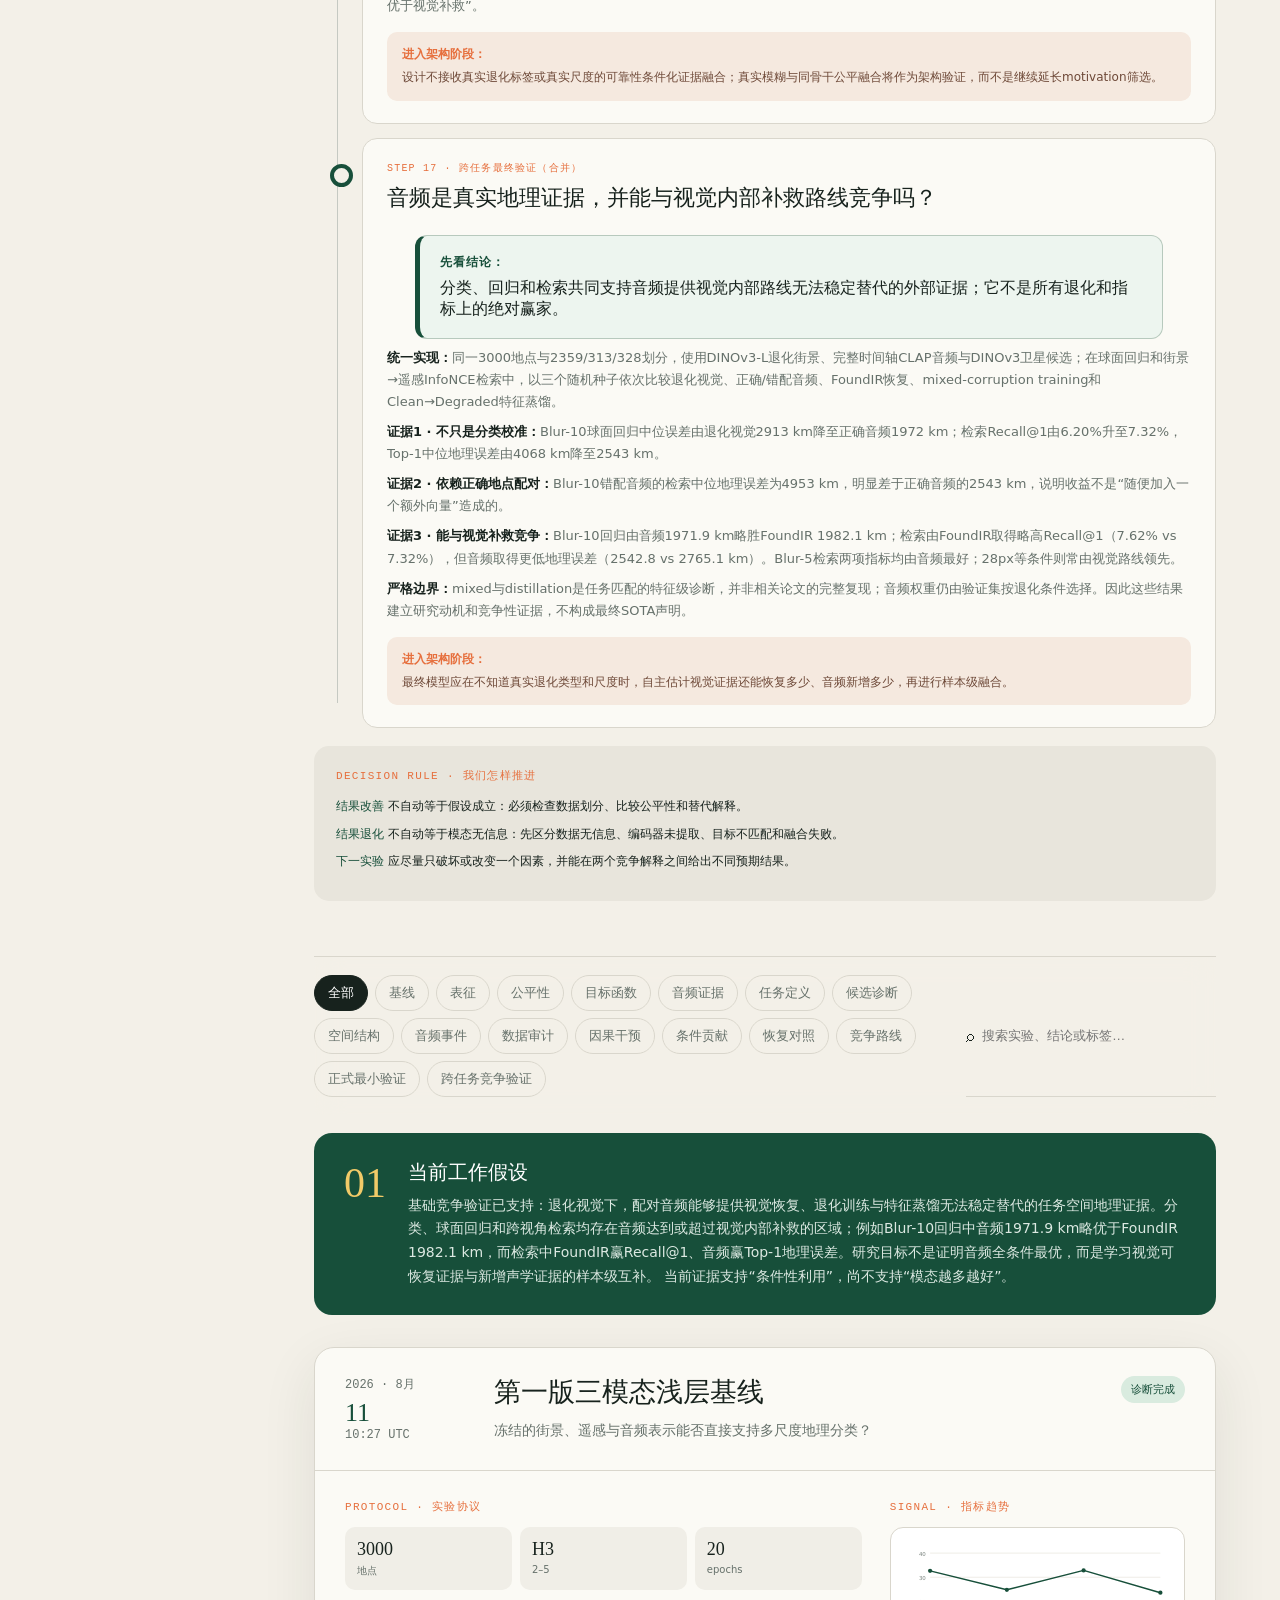
==== commit 46a85dc6: "Merge duplicate cross-task validation entries" ====
--- a/index.html
+++ b/index.html
@@ -286,21 +286,15 @@
 <strong>进入架构阶段：</strong>设计不接收真实退化标签或真实尺度的可靠性条件化证据融合；真实模糊与同骨干公平融合将作为架构验证，而不是继续延长motivation筛选。</div>
 </article>
 <article class="decision-node">
-<div class="decision-meta">STEP 17 · 当前退化协议的跨任务验证</div>
-<h3>音频补偿是否只是分类NLL校准现象？</h3>
-<p><b>实现：</b>同一3000地点与2359/313/328划分，使用DINOv3-L退化街景、完整时间轴CLAP音频和DINOv3卫星候选；分别训练球面单位向量回归与街景→遥感InfoNCE检索，验证集选择音频权重，三个随机种子并加入错配音频。</p>
-<p><b>观察：</b>球面回归在Blur-5和Blur-10降低中位误差；Blur-10由2913 km降至1972 km。跨视角检索在3/6退化条件提高Recall@1、4/6降低Top-1地理误差；Blur-10的Recall@1由6.20%升至7.32%，中位地理误差由4068 km降至2543 km，而错配音频为4953 km。</p>
-<p><b>边界：</b>回归和检索是任务专用轻量探针，尚未把FoundIR、退化训练和蒸馏全部迁移到这两种任务；不同条件的收益不均匀也不能证明由某种退化机制因果决定。</p>
-<div class="transition next"><strong>当前判决：</strong>分类、回归和检索共同说明“退化视觉下音频补偿可成为新地理锚点”是可行研究动机。下一步转入统一架构设计，让模型学习每个样本的证据可靠性，而不是继续要求所有条件都胜出。</div>
-</article>
-<article class="decision-node">
-<div class="decision-meta">STEP 18 · 跨任务视觉补救竞争对比</div>
-<h3>正确音频能否达到或超过视觉内部补救路线？</h3>
-<p><b>实现：</b>将FoundIR恢复、mixed-corruption training和Clean→Degraded特征蒸馏迁移到球面回归与街景→遥感检索；保持3000地点划分、DINOv3-L特征、任务头、训练预算与三随机种子一致，并保留退化视觉、正确音频和错配音频。</p>
-<p><b>回归结果：</b>Blur-10中位误差为音频1971.9 km、FoundIR 1982.1 km、蒸馏2615.2 km、混合退化训练2669.1 km，音频略胜FoundIR；Blur-5由蒸馏最好，28px也由蒸馏最好。</p>
-<p><b>检索结果：</b>Blur-10的Recall@1由FoundIR略胜（7.62% vs 7.32%），但音频Top-1中位地理误差更低（2542.8 vs 2765.1 km）；Blur-5的Recall@1与地理误差均由音频最好。低分辨率条件则没有统一赢家。</p>
-<p><b>严格边界：</b>mixed与distillation是任务匹配的特征级诊断，不是对应论文完整复现；音频融合仍按退化条件在验证集选择权重。因此它支持路线可行性，不是最终SOTA声明。</p>
-<div class="transition next"><strong>新的架构问题：</strong>音频和视觉补救并非互斥。最终模型应学习“视觉证据还能救回多少、声学证据新增多少”，再做样本级融合，而不是预设音频或恢复路线始终获胜。</div>
+<div class="decision-meta">STEP 17 · 跨任务最终验证（合并）</div>
+<h3>音频是真实地理证据，并能与视觉内部补救路线竞争吗？</h3>
+<div class="result-guide"><strong>先看结论：</strong>分类、回归和检索共同支持音频提供视觉内部路线无法稳定替代的外部证据；它不是所有退化和指标上的绝对赢家。</div>
+<p><b>统一实现：</b>同一3000地点与2359/313/328划分，使用DINOv3-L退化街景、完整时间轴CLAP音频与DINOv3卫星候选；在球面回归和街景→遥感InfoNCE检索中，以三个随机种子依次比较退化视觉、正确/错配音频、FoundIR恢复、mixed-corruption training和Clean→Degraded特征蒸馏。</p>
+<p><b>证据1 · 不只是分类校准：</b>Blur-10球面回归中位误差由退化视觉2913 km降至正确音频1972 km；检索Recall@1由6.20%升至7.32%，Top-1中位地理误差由4068 km降至2543 km。</p>
+<p><b>证据2 · 依赖正确地点配对：</b>Blur-10错配音频的检索中位地理误差为4953 km，明显差于正确音频的2543 km，说明收益不是“随便加入一个额外向量”造成的。</p>
+<p><b>证据3 · 能与视觉补救竞争：</b>Blur-10回归由音频1971.9 km略胜FoundIR 1982.1 km；检索由FoundIR取得略高Recall@1（7.62% vs 7.32%），但音频取得更低地理误差（2542.8 vs 2765.1 km）。Blur-5检索两项指标均由音频最好；28px等条件则常由视觉路线领先。</p>
+<p><b>严格边界：</b>mixed与distillation是任务匹配的特征级诊断，并非相关论文的完整复现；音频权重仍由验证集按退化条件选择。因此这些结果建立研究动机和竞争性证据，不构成最终SOTA声明。</p>
+<div class="transition next"><strong>进入架构阶段：</strong>最终模型应在不知道真实退化类型和尺度时，自主估计视觉证据还能恢复多少、音频新增多少，再进行样本级融合。</div>
 </article>
 </div>
 <div class="formula-guide">
@@ -330,7 +324,7 @@
       <p id="empty" class="empty" hidden>没有找到匹配的实验记录。</p>
     </main>
   </div>
-  <script src="app.js?v=20260818-architecture-v4">
+  <script src="app.js?v=20260818-architecture-v5">
 </script>
   <script src="literature.js?v=20260818-architecture-v4">
 </script>
--- a/styles.css
+++ b/styles.css
@@ -1,2 +1,3 @@
 :root{--ink:#17221d;--muted:#66716b;--paper:#f3f0e8;--card:#fbfaf5;--line:#d9d6cc;--green:#174f3a;--mint:#d9ebdf;--orange:#e66f3d;--yellow:#f2ca68;--blue:#557b89;--shadow:0 18px 55px rgba(34,43,38,.09)}
 *{box-sizing:border-box}html{scroll-behavior:smooth}body{margin:0;background:var(--paper);color:var(--ink);font-family:Inter,"Noto Sans SC","PingFang SC",system-ui,sans-serif}.shell{display:grid;grid-template-columns:250px minmax(0,1fr);min-height:100vh}.sidebar{position:sticky;top:0;height:100vh;padding:34px 26px;border-right:1px solid var(--line);display:flex;flex-direction:column;background:#eeebe2}.brand{display:flex;gap:12px;align-items:center;color:inherit;text-decoration:none}.brand-mark{width:38px;height:38px;border-radius:50% 50% 45% 55%;display:grid;place-items:center;background:var(--green);color:white;font-family:Georgia,serif;font-size:22px}.brand strong,.brand small{display:block}.brand strong{font-family:Georgia,"Noto Serif SC",serif}.brand small{margin-top:2px;color:var(--muted);font-size:9px;letter-spacing:.12em;text-transform:uppercase}nav{margin-top:64px;display:grid;gap:7px}nav a{position:relative;padding:9px 10px 9px 22px;color:var(--muted);font-size:13px;text-decoration:none;border-radius:8px}nav a:before{content:"";position:absolute;left:3px;top:15px;width:6px;height:6px;border:1px solid #8d958f;border-radius:50%}nav a:hover,nav a.active{background:rgba(255,255,255,.55);color:var(--green)}nav a.active:before{background:var(--orange);border-color:var(--orange)}.side-note{margin-top:auto;font:10px/1.5 ui-monospace,monospace;color:var(--muted);text-transform:uppercase;letter-spacing:.08em}.pulse{display:inline-block;width:7px;height:7px;margin-right:8px;border-radius:50%;background:var(--orange);box-shadow:0 0 0 5px rgba(230,111,61,.12)}main{width:min(1180px,100%);padding:50px clamp(28px,5vw,78px) 90px}.hero{padding:38px 0 48px;border-bottom:1px solid var(--line)}.eyebrow{font:11px ui-monospace,monospace;letter-spacing:.16em;color:var(--orange)}h1{font-family:Georgia,"Noto Serif SC",serif;font-size:clamp(44px,6vw,78px);font-weight:500;line-height:1.02;letter-spacing:-.045em;margin:22px 0}h1 em{color:var(--green);font-weight:400}.hero>p{max-width:700px;color:var(--muted);font-size:16px;line-height:1.85}.chapter{padding:55px 0;border-bottom:1px solid var(--line);scroll-margin-top:30px}.chapter-kicker{font:11px ui-monospace,monospace;letter-spacing:.14em;color:var(--orange)}.chapter h2{margin:12px 0 14px;font:36px/1.2 Georgia,"Noto Serif SC",serif}.chapter-intro{max-width:800px;color:var(--muted);line-height:1.8}.method-grid{display:grid;grid-template-columns:repeat(2,1fr);gap:12px;margin-top:28px}.method-card{padding:20px;border:1px solid var(--line);border-radius:15px;background:rgba(255,255,255,.33)}.method-card b{font:18px Georgia,"Noto Serif SC",serif}.method-card p{min-height:44px;color:var(--muted);font-size:12px;line-height:1.6}.method-card a{color:var(--green);font-size:11px}.paper-strip{display:grid;grid-template-columns:repeat(3,1fr);gap:12px;margin-top:16px}.paper-shot{position:relative;height:230px;border-radius:14px;overflow:hidden;background:#ddd;border:1px solid var(--line)}.paper-shot img{width:100%;height:100%;object-fit:cover;object-position:top;filter:saturate(.75);transition:.25s}.paper-shot:hover img{transform:scale(1.025);filter:saturate(1)}.paper-shot figcaption{position:absolute;inset:auto 0 0;padding:30px 13px 12px;color:white;background:linear-gradient(transparent,rgba(13,28,21,.92));font-size:11px;line-height:1.4}.logic-flow{display:grid;grid-template-columns:repeat(3,1fr);gap:10px;margin-top:28px;counter-reset:flow}.decision-chain{position:relative;display:grid;gap:14px;margin-top:30px}.decision-chain:before{content:"";position:absolute;left:23px;top:25px;bottom:25px;width:1px;background:#c5c9c2}.decision-node{position:relative;margin-left:48px;padding:22px 24px;border:1px solid var(--line);border-radius:15px;background:var(--card)}.decision-node:before{content:"";position:absolute;left:-33px;top:25px;width:15px;height:15px;border-radius:50%;background:var(--paper);border:4px solid var(--green)}.decision-node.branch:before{border-color:var(--blue)}.decision-meta{font:10px ui-monospace,monospace;letter-spacing:.12em;color:var(--orange)}.decision-node h3{margin:8px 0 14px;font:22px Georgia,"Noto Serif SC",serif}.decision-node p{margin:8px 0;color:var(--muted);font-size:13px;line-height:1.7}.decision-node p b{color:var(--ink)}.transition{margin-top:15px;padding:13px 15px;border-radius:10px;background:#e8efe8;color:#355347;font-size:12px;line-height:1.65}.transition strong{display:block;color:var(--green);margin-bottom:3px}.transition.next{background:#f5e9df;color:#6e4938}.transition.next strong{color:var(--orange)}.logic-step{position:relative;padding:20px;border-radius:14px;background:var(--card);border:1px solid var(--line)}.logic-step:before{counter-increment:flow;content:"0" counter(flow);display:block;margin-bottom:18px;font:24px Georgia,serif;color:var(--orange)}.logic-step b{display:block;margin-bottom:7px}.logic-step p{margin:0;color:var(--muted);font-size:12px;line-height:1.6}.formula-guide{margin-top:18px;padding:22px;border-radius:15px;background:#e8e5dc}.formula-guide code{font-family:ui-monospace,monospace;color:var(--green)}.formula-guide p{font-size:12px;line-height:1.7;margin:6px 0}.calc{margin-top:20px;padding:16px;border:1px dashed #c8c4b8;border-radius:11px}.calc li{margin:7px 0;color:var(--muted);font-size:12px;line-height:1.55}.summary-grid{display:grid;grid-template-columns:repeat(4,1fr);gap:10px;margin-top:36px}.stat{padding:18px 20px;border:1px solid var(--line);border-radius:14px;background:rgba(255,255,255,.28)}.stat strong{display:block;font:30px Georgia,serif;color:var(--green)}.stat span{font-size:11px;color:var(--muted)}.controls{position:sticky;z-index:5;top:0;display:flex;justify-content:space-between;gap:18px;padding:18px 0;background:rgba(243,240,232,.92);backdrop-filter:blur(14px)}.filters{display:flex;flex-wrap:wrap;gap:7px}.filter{border:1px solid var(--line);background:transparent;border-radius:999px;padding:8px 13px;color:var(--muted);cursor:pointer}.filter.active{background:var(--ink);border-color:var(--ink);color:white}.search{display:flex;align-items:center;gap:8px;min-width:250px;border-bottom:1px solid var(--line)}.search input{width:100%;border:0;outline:0;background:transparent;padding:9px 0;color:var(--ink)}.insight{margin:18px 0 32px;padding:26px 30px;border-radius:18px;background:var(--green);color:white;display:grid;grid-template-columns:auto 1fr;gap:22px}.insight .num{font:42px Georgia,serif;color:var(--yellow)}.insight h2{font:20px Georgia,"Noto Serif SC",serif;margin:0 0 8px}.insight p{margin:0;color:#dce9e2;line-height:1.7;font-size:14px}.entries{display:grid;gap:22px}.entry{scroll-margin-top:90px;border:1px solid var(--line);border-radius:20px;background:var(--card);box-shadow:var(--shadow);overflow:hidden}.entry-head{display:grid;grid-template-columns:125px 1fr auto;gap:24px;padding:28px 30px;border-bottom:1px solid var(--line)}.date{font:12px ui-monospace,monospace;color:var(--muted)}.date strong{display:block;margin-top:5px;font:26px Georgia,serif;color:var(--green)}.entry h2{margin:0 0 9px;font:27px/1.25 Georgia,"Noto Serif SC",serif}.entry-head p{margin:0;color:var(--muted);line-height:1.65;font-size:14px}.tag{align-self:start;padding:6px 10px;border-radius:999px;background:var(--mint);color:var(--green);font-size:11px;white-space:nowrap}.entry-body{display:grid;grid-template-columns:minmax(0,1.4fr) minmax(280px,.8fr);gap:28px;padding:28px 30px}.block-title{margin:0 0 13px;font:11px ui-monospace,monospace;color:var(--orange);letter-spacing:.12em;text-transform:uppercase}.protocol{display:grid;grid-template-columns:repeat(3,1fr);gap:8px;margin-bottom:24px}.protocol div{padding:12px;border-radius:10px;background:#f0eee7}.protocol strong,.protocol span{display:block}.protocol strong{font:18px Georgia,serif}.protocol span{margin-top:4px;font-size:10px;color:var(--muted)}table{border-collapse:collapse;width:100%;font-size:12px}th,td{padding:10px 8px;text-align:right;border-bottom:1px solid #e4e1d8}th:first-child,td:first-child{text-align:left}th{font-weight:600;color:var(--muted)}td.best{color:var(--green);font-weight:750}.takeaways{display:grid;gap:10px}.takeaway{padding:13px 15px;border-left:3px solid var(--green);background:#f1f3ec;border-radius:0 9px 9px 0;font-size:13px;line-height:1.55}.takeaway.limit{border-color:var(--orange);background:#f7eee8}.chart{margin-bottom:22px;padding:16px;border:1px solid var(--line);border-radius:13px;background:#fff}.chart svg{display:block;width:100%;height:auto}.legend{display:flex;gap:13px;flex-wrap:wrap;margin-top:8px;font-size:10px;color:var(--muted)}.legend i{display:inline-block;width:8px;height:8px;margin-right:5px;border-radius:50%}.links{margin-top:18px}.links a{display:block;color:var(--green);font-size:12px;margin-top:7px;overflow-wrap:anywhere}.empty{text-align:center;color:var(--muted);padding:70px}.footer-note{font-size:11px;color:var(--muted);margin-top:14px}@media(max-width:900px){.method-grid,.paper-strip,.logic-flow{grid-template-columns:1fr}.shell{display:block}.sidebar{position:relative;width:auto;height:auto;padding:20px 24px;border-right:0;border-bottom:1px solid var(--line)}nav,.side-note{display:none}main{padding:25px 20px 60px}.summary-grid{grid-template-columns:repeat(2,1fr)}.entry-head{grid-template-columns:1fr}.entry-body{grid-template-columns:1fr}.controls{top:0;align-items:stretch;flex-direction:column}.search{min-width:0}.protocol{grid-template-columns:repeat(3,1fr)}}
+.result-guide{margin:22px 28px 0;padding:18px 20px;border:1px solid #b7c9bd;border-left:5px solid #174f3a;border-radius:12px;background:#edf5ef}.result-guide strong{display:block;margin-bottom:7px;color:#174f3a;font-size:12px;letter-spacing:.08em}.result-guide p{margin:0;color:#243b31;font-size:16px;line-height:1.65;font-weight:600}
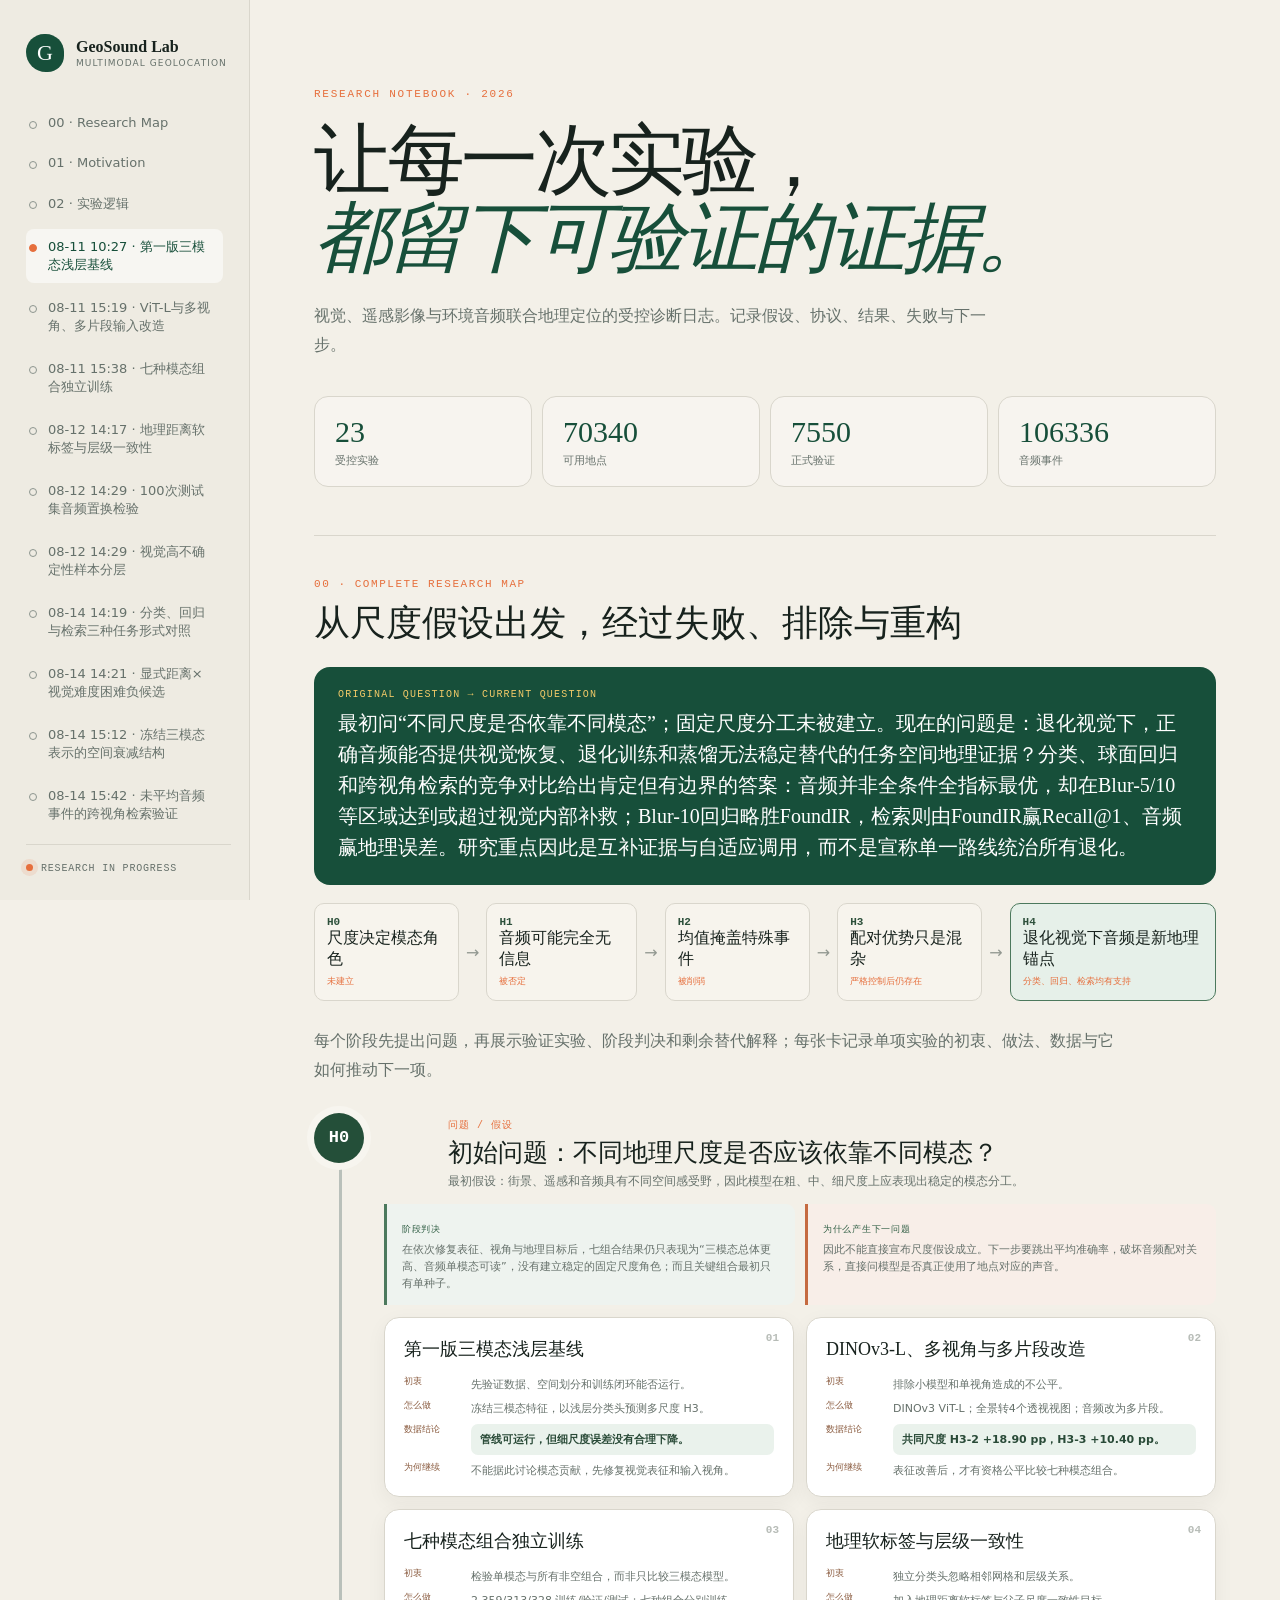
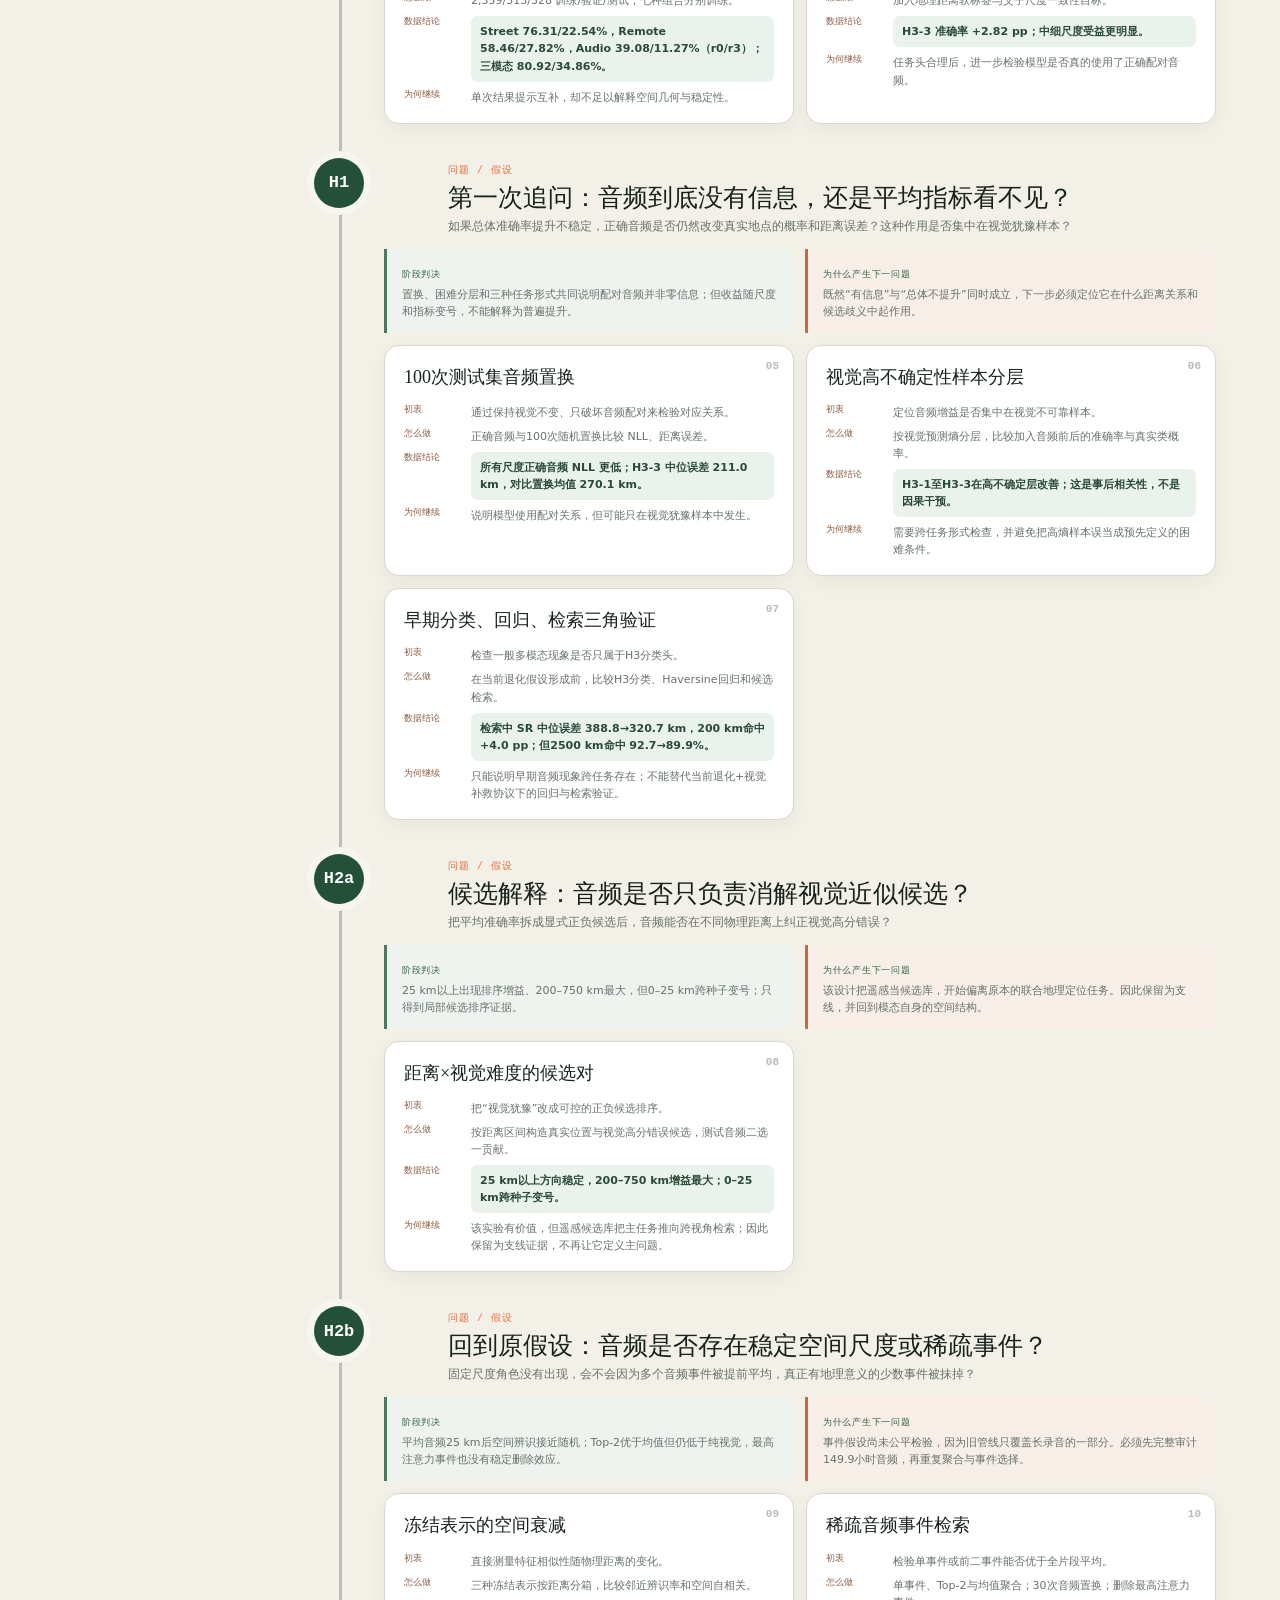
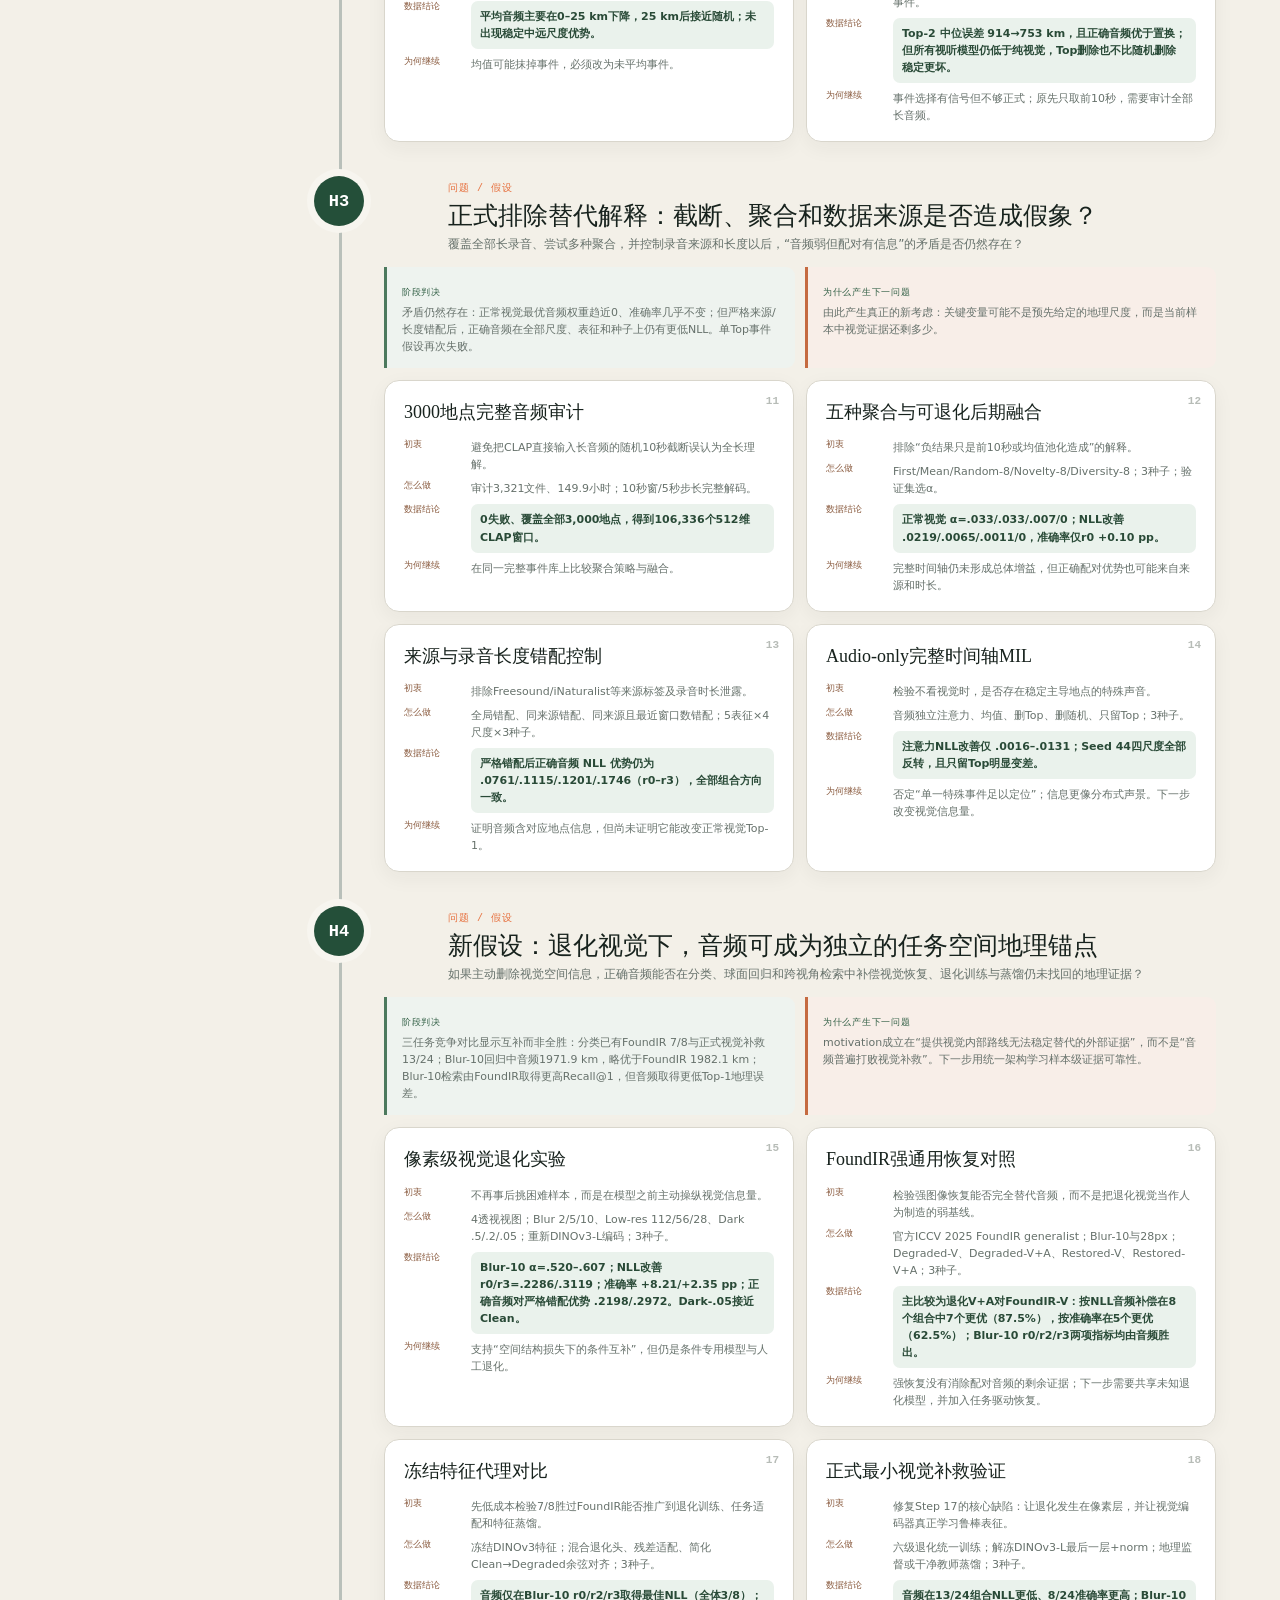
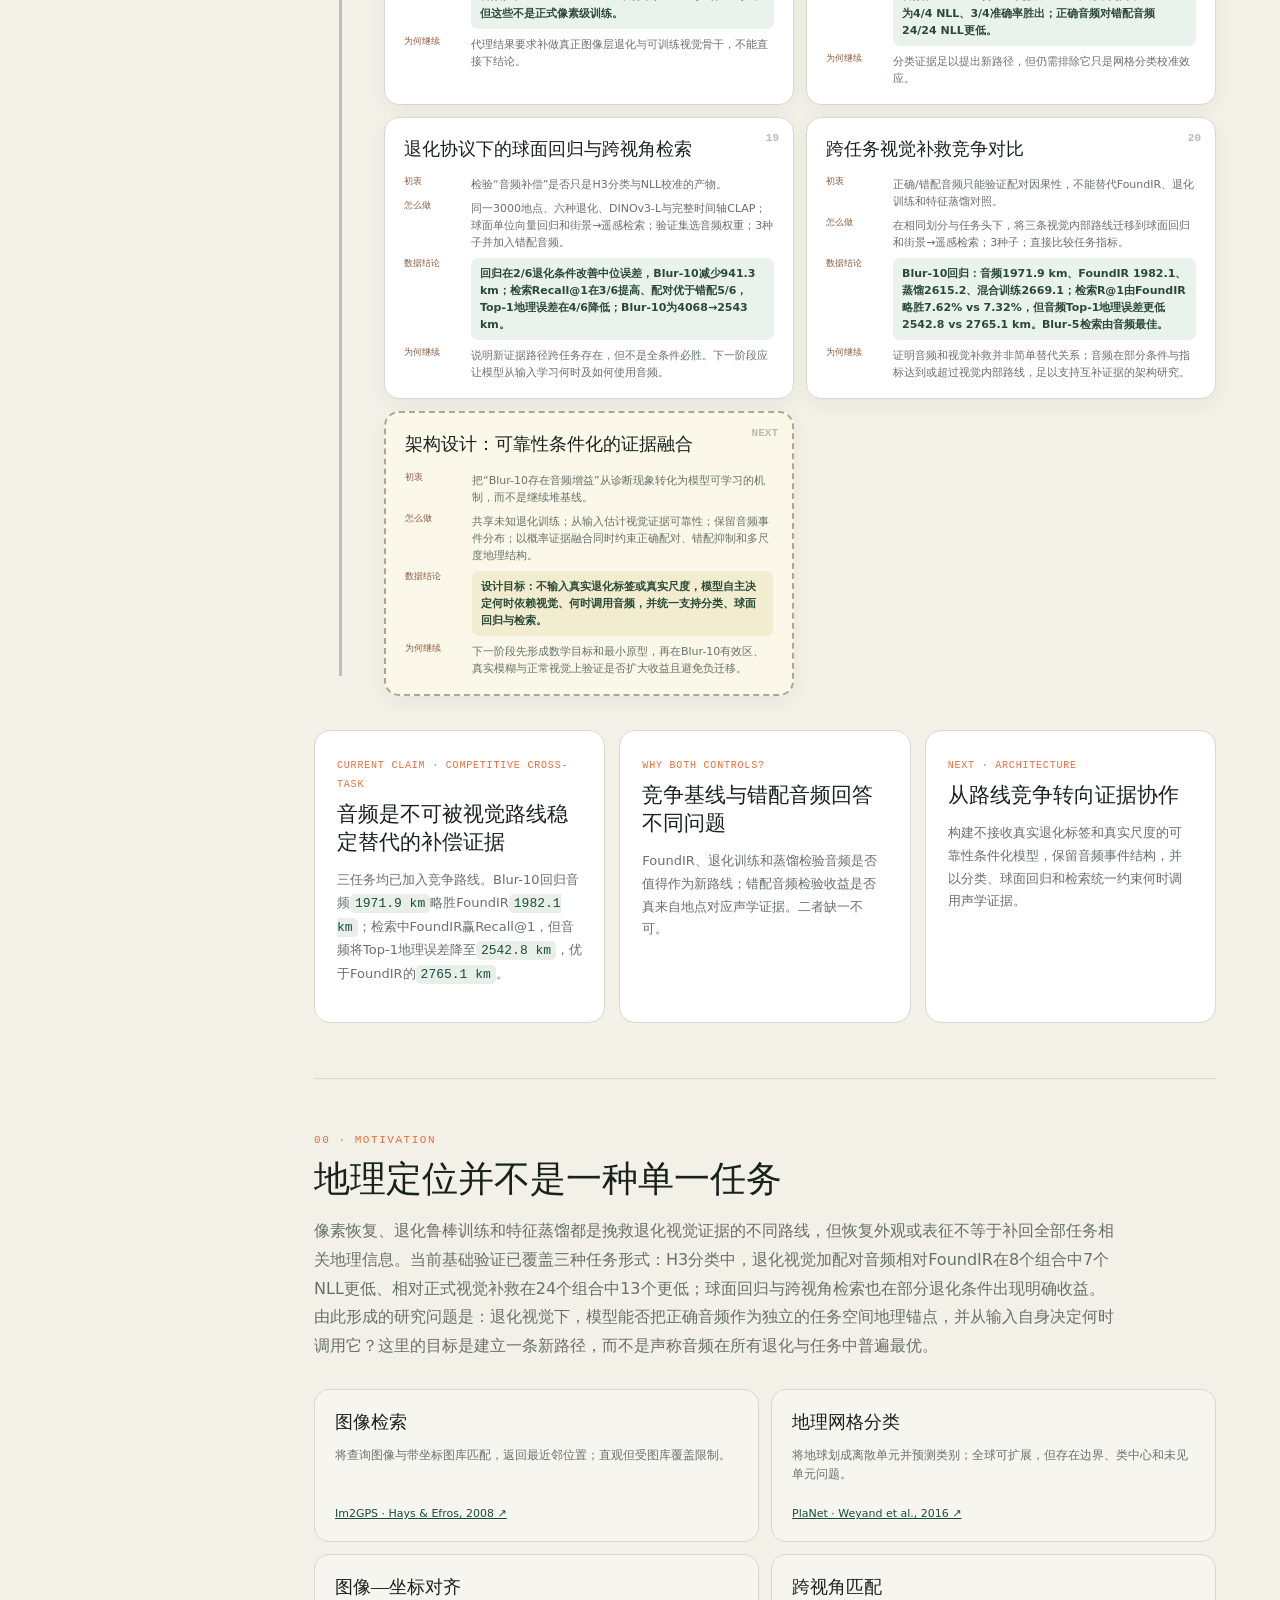
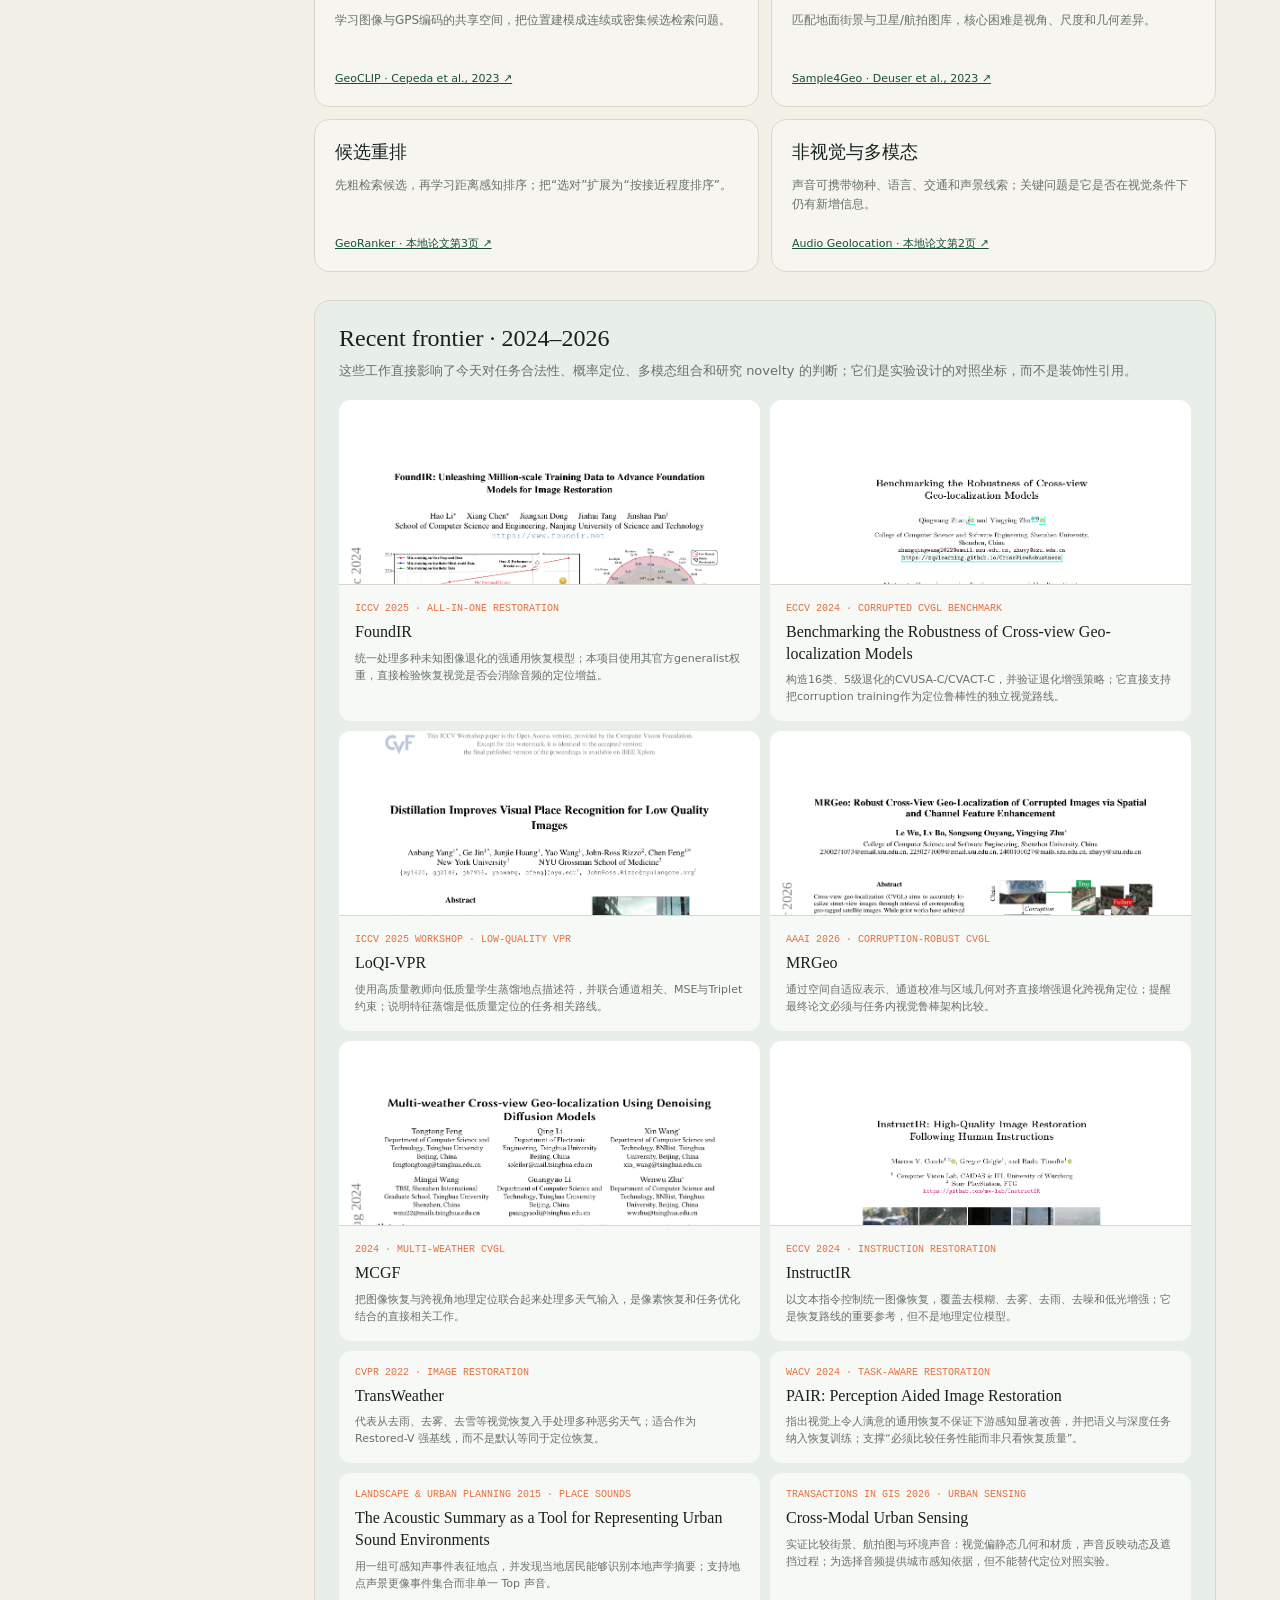
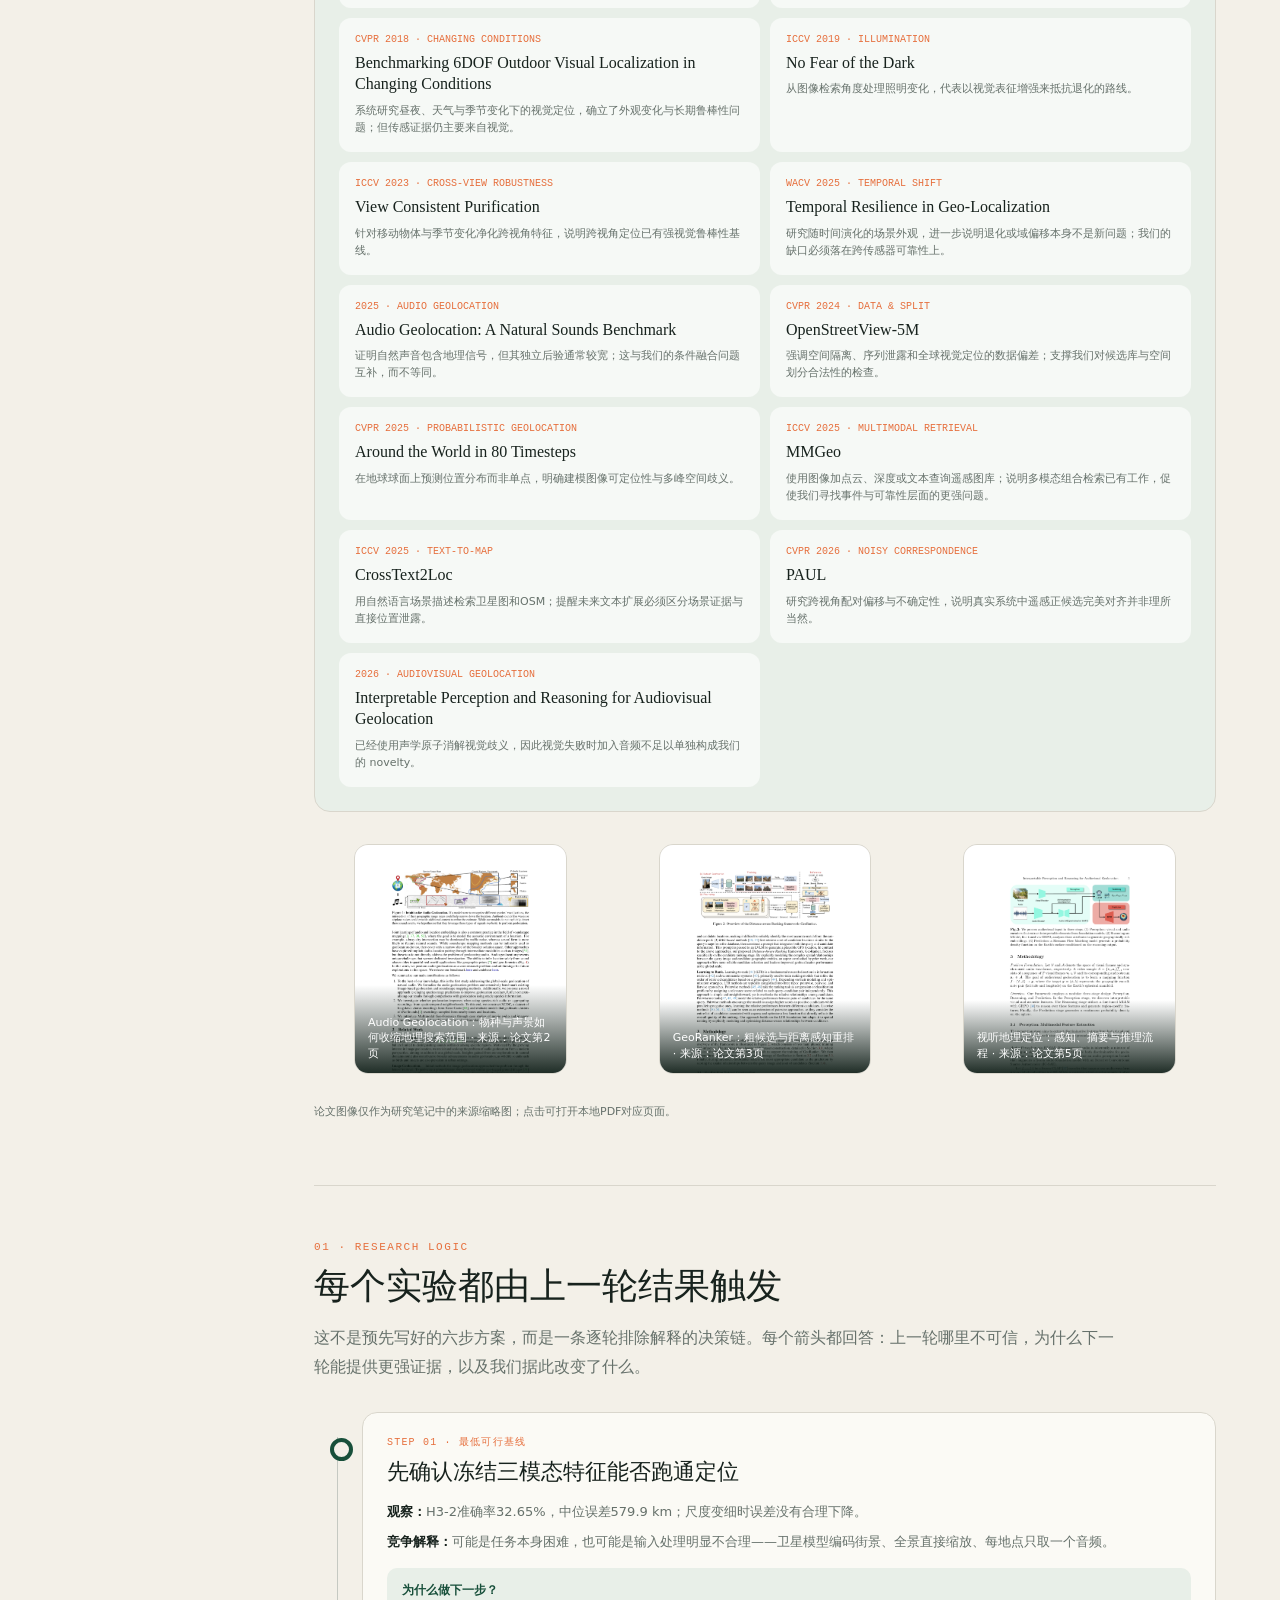
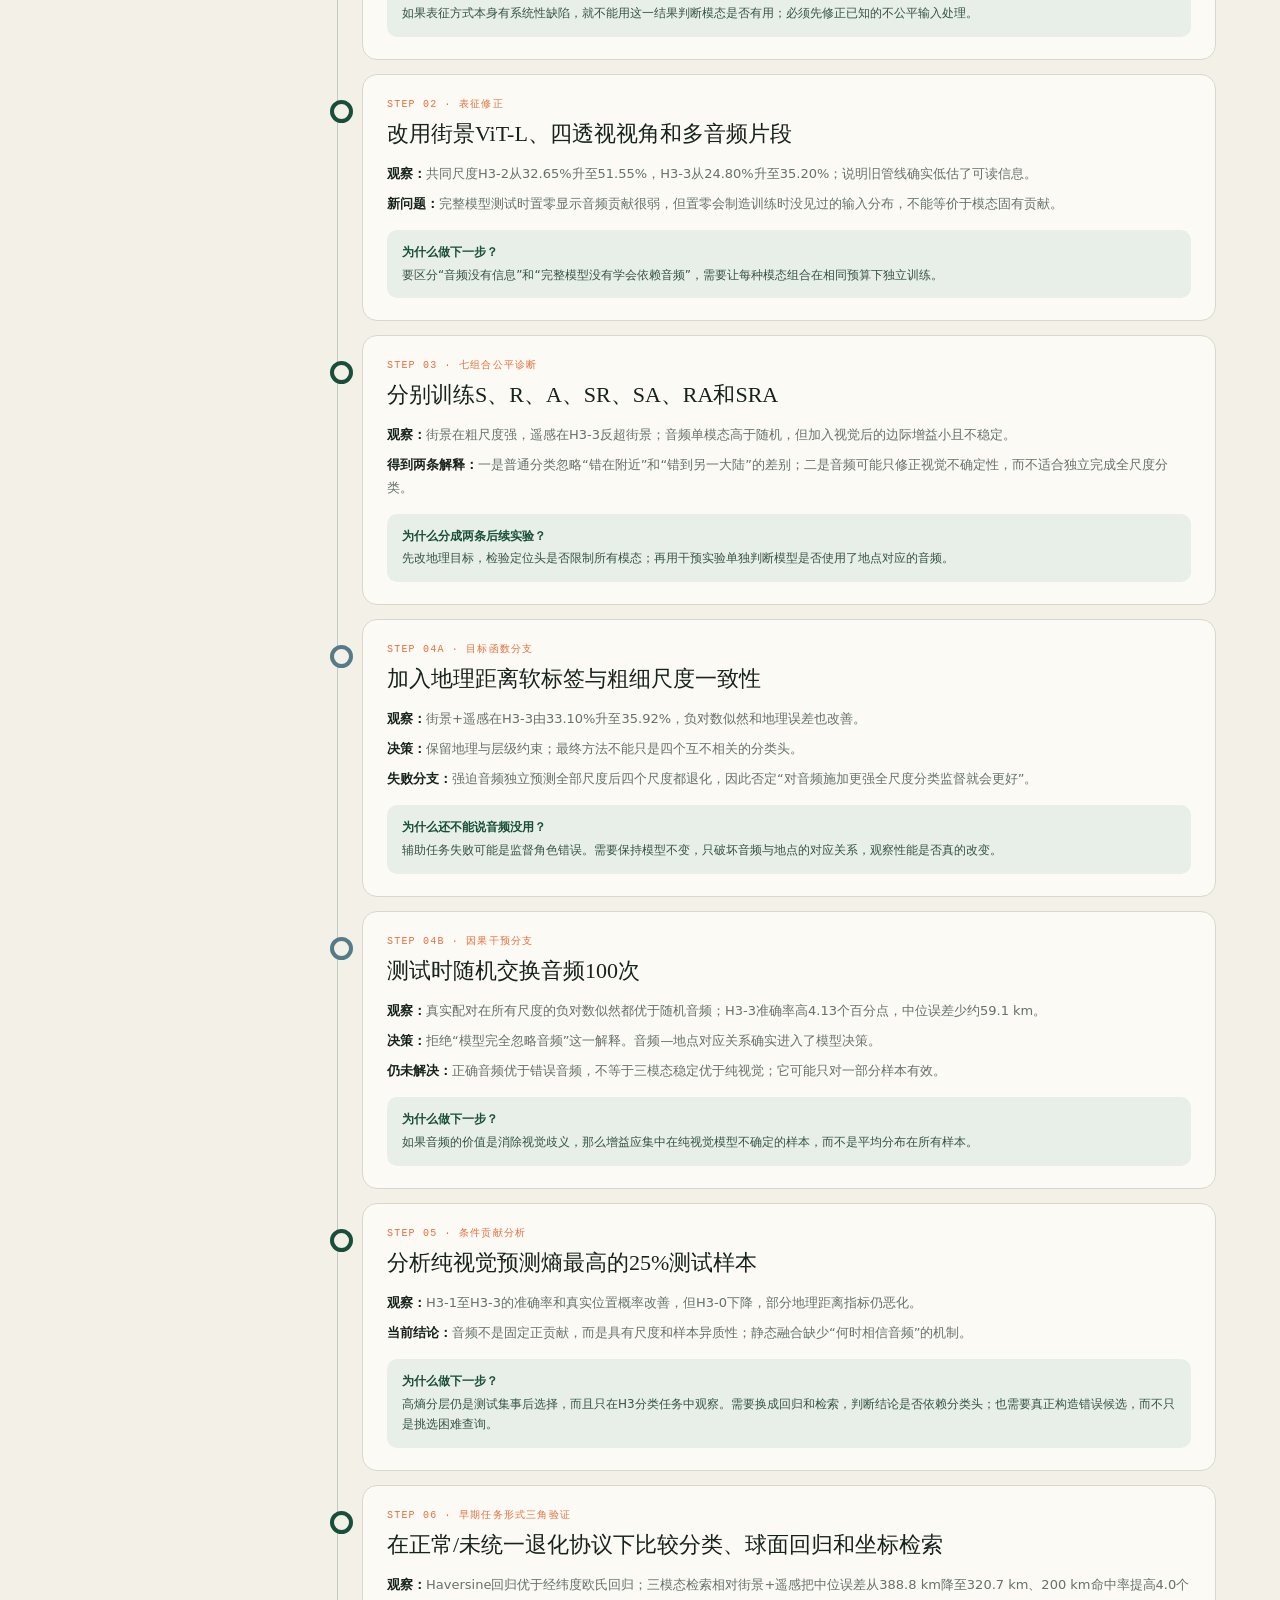
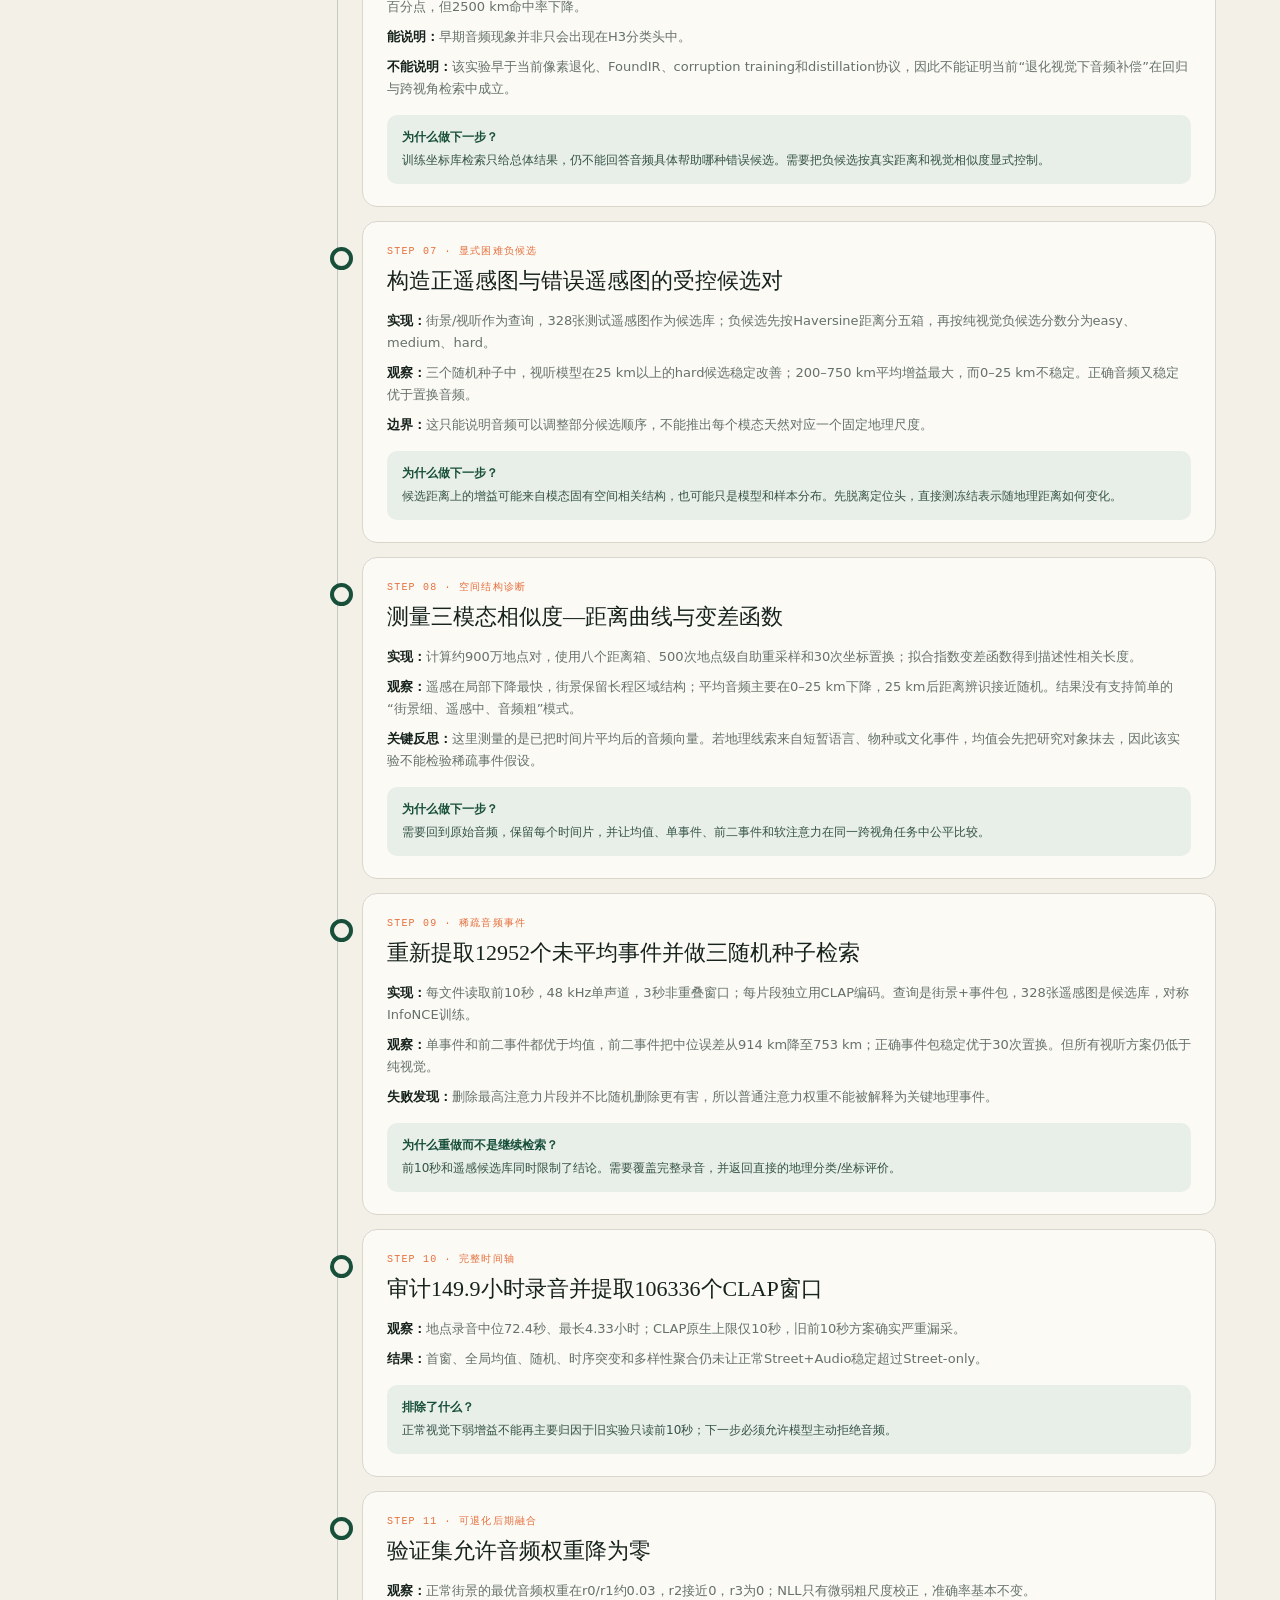
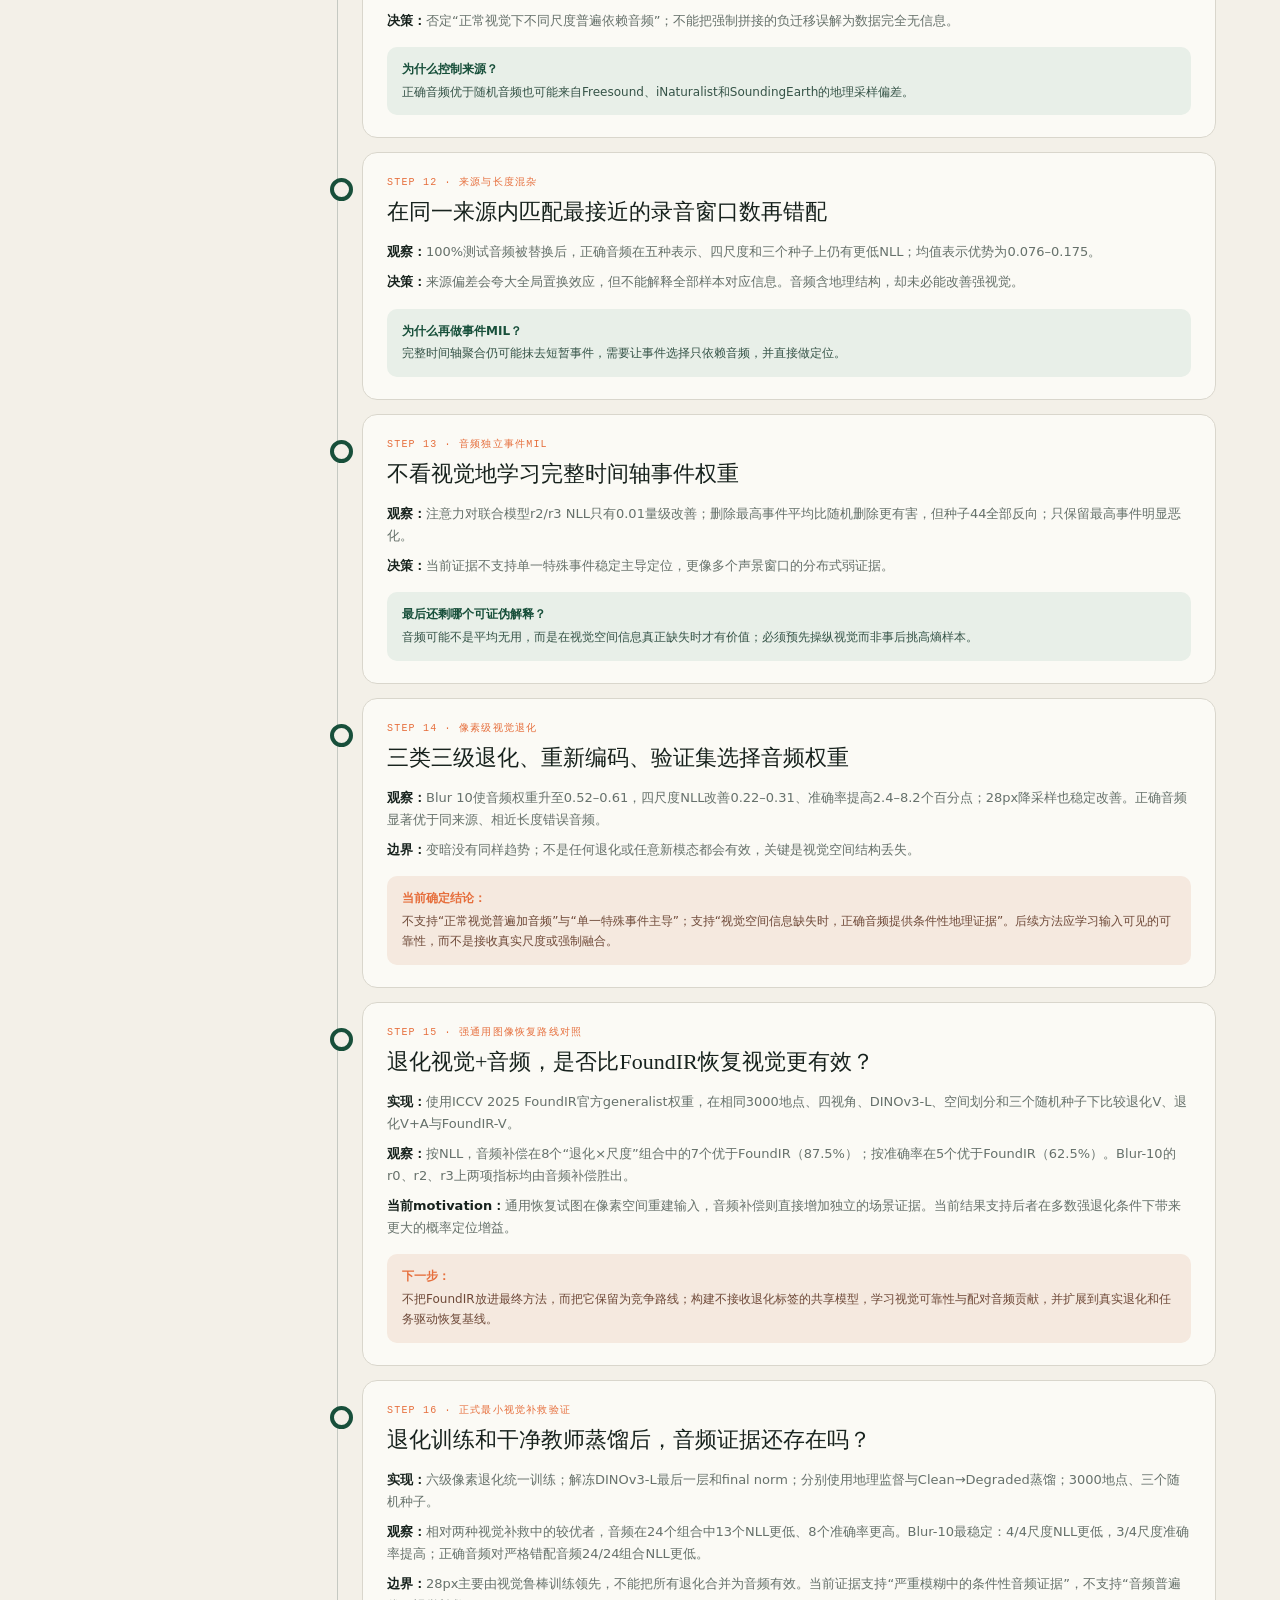
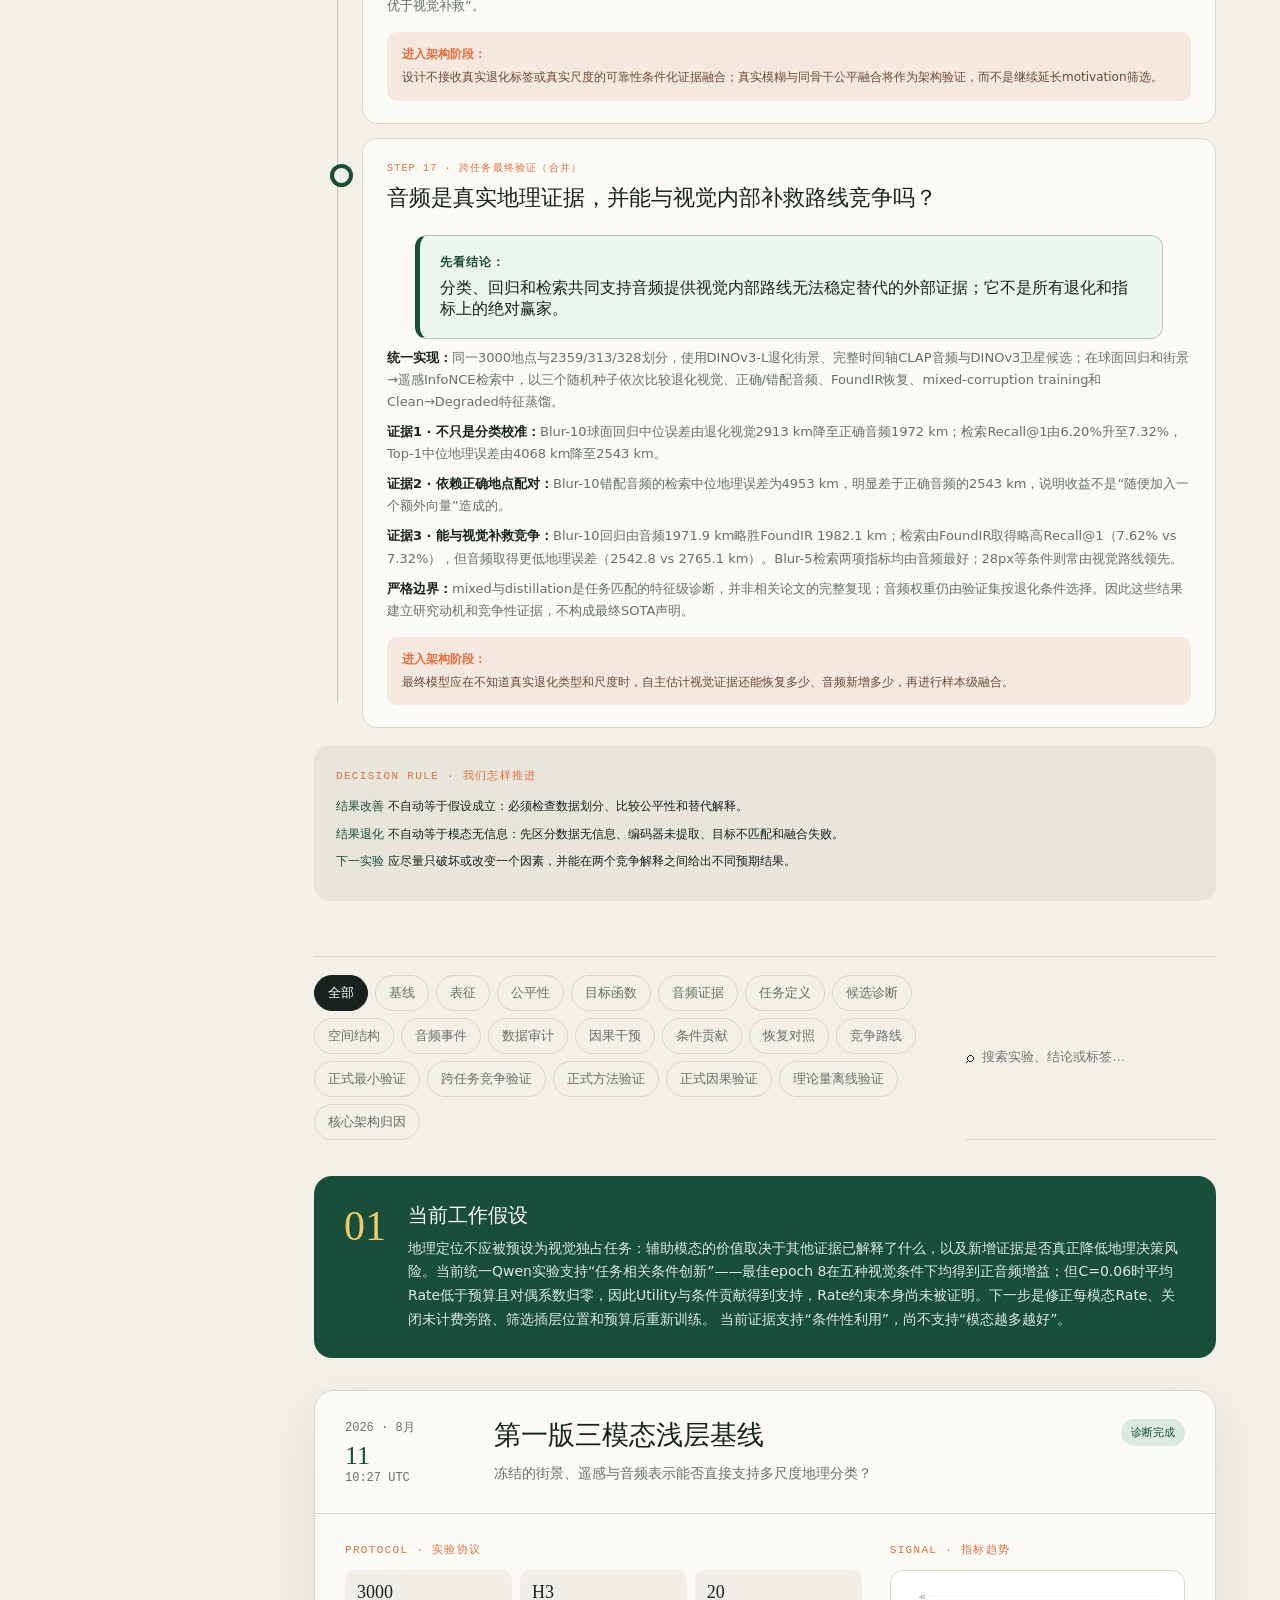
==== commit 90dc8d48: "Document GeoCRD method logic and full-run evidence" ====
--- a/index.html
+++ b/index.html
@@ -5,7 +5,7 @@
   <meta name="viewport" content="width=device-width,initial-scale=1">
   <meta name="description" content="视觉、遥感与音频联合地理定位实验日志">
   <title>GeoSound Lab · 实验日志</title>
-  <link rel="stylesheet" href="styles.css?v=20260818-architecture-v3">
+  <link rel="stylesheet" href="styles.css?v=20260923-geocrd-method-story">
   <link rel="stylesheet" href="layout-fixes.css?v=20260818-architecture-v3">
 </head>
 <body>
@@ -324,7 +324,7 @@
       <p id="empty" class="empty" hidden>没有找到匹配的实验记录。</p>
     </main>
   </div>
-  <script src="app.js?v=20260818-architecture-v5">
+  <script src="app.js?v=20260923-geocrd-method-story">
 </script>
   <script src="literature.js?v=20260818-architecture-v4">
 </script>
--- a/styles.css
+++ b/styles.css
@@ -1,3 +1,5 @@
 :root{--ink:#17221d;--muted:#66716b;--paper:#f3f0e8;--card:#fbfaf5;--line:#d9d6cc;--green:#174f3a;--mint:#d9ebdf;--orange:#e66f3d;--yellow:#f2ca68;--blue:#557b89;--shadow:0 18px 55px rgba(34,43,38,.09)}
 *{box-sizing:border-box}html{scroll-behavior:smooth}body{margin:0;background:var(--paper);color:var(--ink);font-family:Inter,"Noto Sans SC","PingFang SC",system-ui,sans-serif}.shell{display:grid;grid-template-columns:250px minmax(0,1fr);min-height:100vh}.sidebar{position:sticky;top:0;height:100vh;padding:34px 26px;border-right:1px solid var(--line);display:flex;flex-direction:column;background:#eeebe2}.brand{display:flex;gap:12px;align-items:center;color:inherit;text-decoration:none}.brand-mark{width:38px;height:38px;border-radius:50% 50% 45% 55%;display:grid;place-items:center;background:var(--green);color:white;font-family:Georgia,serif;font-size:22px}.brand strong,.brand small{display:block}.brand strong{font-family:Georgia,"Noto Serif SC",serif}.brand small{margin-top:2px;color:var(--muted);font-size:9px;letter-spacing:.12em;text-transform:uppercase}nav{margin-top:64px;display:grid;gap:7px}nav a{position:relative;padding:9px 10px 9px 22px;color:var(--muted);font-size:13px;text-decoration:none;border-radius:8px}nav a:before{content:"";position:absolute;left:3px;top:15px;width:6px;height:6px;border:1px solid #8d958f;border-radius:50%}nav a:hover,nav a.active{background:rgba(255,255,255,.55);color:var(--green)}nav a.active:before{background:var(--orange);border-color:var(--orange)}.side-note{margin-top:auto;font:10px/1.5 ui-monospace,monospace;color:var(--muted);text-transform:uppercase;letter-spacing:.08em}.pulse{display:inline-block;width:7px;height:7px;margin-right:8px;border-radius:50%;background:var(--orange);box-shadow:0 0 0 5px rgba(230,111,61,.12)}main{width:min(1180px,100%);padding:50px clamp(28px,5vw,78px) 90px}.hero{padding:38px 0 48px;border-bottom:1px solid var(--line)}.eyebrow{font:11px ui-monospace,monospace;letter-spacing:.16em;color:var(--orange)}h1{font-family:Georgia,"Noto Serif SC",serif;font-size:clamp(44px,6vw,78px);font-weight:500;line-height:1.02;letter-spacing:-.045em;margin:22px 0}h1 em{color:var(--green);font-weight:400}.hero>p{max-width:700px;color:var(--muted);font-size:16px;line-height:1.85}.chapter{padding:55px 0;border-bottom:1px solid var(--line);scroll-margin-top:30px}.chapter-kicker{font:11px ui-monospace,monospace;letter-spacing:.14em;color:var(--orange)}.chapter h2{margin:12px 0 14px;font:36px/1.2 Georgia,"Noto Serif SC",serif}.chapter-intro{max-width:800px;color:var(--muted);line-height:1.8}.method-grid{display:grid;grid-template-columns:repeat(2,1fr);gap:12px;margin-top:28px}.method-card{padding:20px;border:1px solid var(--line);border-radius:15px;background:rgba(255,255,255,.33)}.method-card b{font:18px Georgia,"Noto Serif SC",serif}.method-card p{min-height:44px;color:var(--muted);font-size:12px;line-height:1.6}.method-card a{color:var(--green);font-size:11px}.paper-strip{display:grid;grid-template-columns:repeat(3,1fr);gap:12px;margin-top:16px}.paper-shot{position:relative;height:230px;border-radius:14px;overflow:hidden;background:#ddd;border:1px solid var(--line)}.paper-shot img{width:100%;height:100%;object-fit:cover;object-position:top;filter:saturate(.75);transition:.25s}.paper-shot:hover img{transform:scale(1.025);filter:saturate(1)}.paper-shot figcaption{position:absolute;inset:auto 0 0;padding:30px 13px 12px;color:white;background:linear-gradient(transparent,rgba(13,28,21,.92));font-size:11px;line-height:1.4}.logic-flow{display:grid;grid-template-columns:repeat(3,1fr);gap:10px;margin-top:28px;counter-reset:flow}.decision-chain{position:relative;display:grid;gap:14px;margin-top:30px}.decision-chain:before{content:"";position:absolute;left:23px;top:25px;bottom:25px;width:1px;background:#c5c9c2}.decision-node{position:relative;margin-left:48px;padding:22px 24px;border:1px solid var(--line);border-radius:15px;background:var(--card)}.decision-node:before{content:"";position:absolute;left:-33px;top:25px;width:15px;height:15px;border-radius:50%;background:var(--paper);border:4px solid var(--green)}.decision-node.branch:before{border-color:var(--blue)}.decision-meta{font:10px ui-monospace,monospace;letter-spacing:.12em;color:var(--orange)}.decision-node h3{margin:8px 0 14px;font:22px Georgia,"Noto Serif SC",serif}.decision-node p{margin:8px 0;color:var(--muted);font-size:13px;line-height:1.7}.decision-node p b{color:var(--ink)}.transition{margin-top:15px;padding:13px 15px;border-radius:10px;background:#e8efe8;color:#355347;font-size:12px;line-height:1.65}.transition strong{display:block;color:var(--green);margin-bottom:3px}.transition.next{background:#f5e9df;color:#6e4938}.transition.next strong{color:var(--orange)}.logic-step{position:relative;padding:20px;border-radius:14px;background:var(--card);border:1px solid var(--line)}.logic-step:before{counter-increment:flow;content:"0" counter(flow);display:block;margin-bottom:18px;font:24px Georgia,serif;color:var(--orange)}.logic-step b{display:block;margin-bottom:7px}.logic-step p{margin:0;color:var(--muted);font-size:12px;line-height:1.6}.formula-guide{margin-top:18px;padding:22px;border-radius:15px;background:#e8e5dc}.formula-guide code{font-family:ui-monospace,monospace;color:var(--green)}.formula-guide p{font-size:12px;line-height:1.7;margin:6px 0}.calc{margin-top:20px;padding:16px;border:1px dashed #c8c4b8;border-radius:11px}.calc li{margin:7px 0;color:var(--muted);font-size:12px;line-height:1.55}.summary-grid{display:grid;grid-template-columns:repeat(4,1fr);gap:10px;margin-top:36px}.stat{padding:18px 20px;border:1px solid var(--line);border-radius:14px;background:rgba(255,255,255,.28)}.stat strong{display:block;font:30px Georgia,serif;color:var(--green)}.stat span{font-size:11px;color:var(--muted)}.controls{position:sticky;z-index:5;top:0;display:flex;justify-content:space-between;gap:18px;padding:18px 0;background:rgba(243,240,232,.92);backdrop-filter:blur(14px)}.filters{display:flex;flex-wrap:wrap;gap:7px}.filter{border:1px solid var(--line);background:transparent;border-radius:999px;padding:8px 13px;color:var(--muted);cursor:pointer}.filter.active{background:var(--ink);border-color:var(--ink);color:white}.search{display:flex;align-items:center;gap:8px;min-width:250px;border-bottom:1px solid var(--line)}.search input{width:100%;border:0;outline:0;background:transparent;padding:9px 0;color:var(--ink)}.insight{margin:18px 0 32px;padding:26px 30px;border-radius:18px;background:var(--green);color:white;display:grid;grid-template-columns:auto 1fr;gap:22px}.insight .num{font:42px Georgia,serif;color:var(--yellow)}.insight h2{font:20px Georgia,"Noto Serif SC",serif;margin:0 0 8px}.insight p{margin:0;color:#dce9e2;line-height:1.7;font-size:14px}.entries{display:grid;gap:22px}.entry{scroll-margin-top:90px;border:1px solid var(--line);border-radius:20px;background:var(--card);box-shadow:var(--shadow);overflow:hidden}.entry-head{display:grid;grid-template-columns:125px 1fr auto;gap:24px;padding:28px 30px;border-bottom:1px solid var(--line)}.date{font:12px ui-monospace,monospace;color:var(--muted)}.date strong{display:block;margin-top:5px;font:26px Georgia,serif;color:var(--green)}.entry h2{margin:0 0 9px;font:27px/1.25 Georgia,"Noto Serif SC",serif}.entry-head p{margin:0;color:var(--muted);line-height:1.65;font-size:14px}.tag{align-self:start;padding:6px 10px;border-radius:999px;background:var(--mint);color:var(--green);font-size:11px;white-space:nowrap}.entry-body{display:grid;grid-template-columns:minmax(0,1.4fr) minmax(280px,.8fr);gap:28px;padding:28px 30px}.block-title{margin:0 0 13px;font:11px ui-monospace,monospace;color:var(--orange);letter-spacing:.12em;text-transform:uppercase}.protocol{display:grid;grid-template-columns:repeat(3,1fr);gap:8px;margin-bottom:24px}.protocol div{padding:12px;border-radius:10px;background:#f0eee7}.protocol strong,.protocol span{display:block}.protocol strong{font:18px Georgia,serif}.protocol span{margin-top:4px;font-size:10px;color:var(--muted)}table{border-collapse:collapse;width:100%;font-size:12px}th,td{padding:10px 8px;text-align:right;border-bottom:1px solid #e4e1d8}th:first-child,td:first-child{text-align:left}th{font-weight:600;color:var(--muted)}td.best{color:var(--green);font-weight:750}.takeaways{display:grid;gap:10px}.takeaway{padding:13px 15px;border-left:3px solid var(--green);background:#f1f3ec;border-radius:0 9px 9px 0;font-size:13px;line-height:1.55}.takeaway.limit{border-color:var(--orange);background:#f7eee8}.chart{margin-bottom:22px;padding:16px;border:1px solid var(--line);border-radius:13px;background:#fff}.chart svg{display:block;width:100%;height:auto}.legend{display:flex;gap:13px;flex-wrap:wrap;margin-top:8px;font-size:10px;color:var(--muted)}.legend i{display:inline-block;width:8px;height:8px;margin-right:5px;border-radius:50%}.links{margin-top:18px}.links a{display:block;color:var(--green);font-size:12px;margin-top:7px;overflow-wrap:anywhere}.empty{text-align:center;color:var(--muted);padding:70px}.footer-note{font-size:11px;color:var(--muted);margin-top:14px}@media(max-width:900px){.method-grid,.paper-strip,.logic-flow{grid-template-columns:1fr}.shell{display:block}.sidebar{position:relative;width:auto;height:auto;padding:20px 24px;border-right:0;border-bottom:1px solid var(--line)}nav,.side-note{display:none}main{padding:25px 20px 60px}.summary-grid{grid-template-columns:repeat(2,1fr)}.entry-head{grid-template-columns:1fr}.entry-body{grid-template-columns:1fr}.controls{top:0;align-items:stretch;flex-direction:column}.search{min-width:0}.protocol{grid-template-columns:repeat(3,1fr)}}
 .result-guide{margin:22px 28px 0;padding:18px 20px;border:1px solid #b7c9bd;border-left:5px solid #174f3a;border-radius:12px;background:#edf5ef}.result-guide strong{display:block;margin-bottom:7px;color:#174f3a;font-size:12px;letter-spacing:.08em}.result-guide p{margin:0;color:#243b31;font-size:16px;line-height:1.65;font-weight:600}
+
+.deep-section{margin:26px 28px 0;padding:24px;border:1px solid var(--line);border-radius:16px;background:#f8f6ef}.deep-title{margin:0 0 18px;font:12px ui-monospace,monospace;letter-spacing:.12em;color:var(--orange);text-transform:uppercase}.logic-ladder{display:grid;gap:10px}.logic-rung{display:grid;grid-template-columns:42px 1fr;gap:14px;padding:17px;border-radius:12px;background:#fff;border:1px solid #e5e1d7}.rung-no{font:24px Georgia,serif;color:var(--green)}.logic-rung h4,.theory-card h4,.innovation-grid h4,.extra-table h4{margin:0 0 9px;font:19px Georgia,"Noto Serif SC",serif}.logic-rung p,.theory-card p,.innovation-grid p,.architecture-flow p,.training-flow p{margin:6px 0;color:var(--muted);font-size:12px;line-height:1.65}.rung-next{padding:9px 11px;border-radius:8px;background:#f4e9df;color:#694b3d!important}.theory-grid,.innovation-grid{display:grid;grid-template-columns:repeat(2,minmax(0,1fr));gap:12px}.theory-card,.innovation-grid article{padding:18px;border:1px solid #dedad0;border-radius:12px;background:#fff}.theory-card>span,.innovation-grid article>span{font:10px ui-monospace,monospace;letter-spacing:.1em;color:var(--orange)}.theory-card code,.training-flow code{display:block;margin-top:12px;padding:11px;border-radius:8px;background:#e9efe9;color:var(--green);font:11px/1.6 ui-monospace,monospace;white-space:normal;overflow-wrap:anywhere}.architecture-flow{display:grid;grid-template-columns:repeat(3,1fr);gap:9px}.architecture-flow article{position:relative;padding:16px;border-radius:11px;background:#fff;border:1px solid #dedad0}.architecture-flow article:not(:last-child):after{content:"→";position:absolute;right:-9px;top:42%;z-index:2;color:var(--orange);font-weight:800}.evidence-state{margin-top:12px;padding:9px 11px;border-radius:8px;background:#e8f1e9;color:var(--green);font-size:11px;line-height:1.5}.training-flow{display:grid;gap:9px}.training-flow article{display:grid;grid-template-columns:32px 1fr;gap:12px;padding:14px;background:#fff;border-radius:10px}.training-flow article>span{display:grid;place-items:center;width:28px;height:28px;border-radius:50%;background:var(--green);color:#fff;font:13px Georgia,serif}.decision-box{margin:26px 28px 0;padding:20px 22px;border-radius:14px;background:#173f31;color:#fff}.decision-box strong{color:var(--yellow);font:12px ui-monospace,monospace;letter-spacing:.1em}.decision-box p{margin:9px 0 0;color:#e2ece6;line-height:1.7}.next-list{margin:0;padding-left:22px;display:grid;gap:9px}.next-list li{padding-left:6px;color:var(--muted);font-size:13px;line-height:1.6}.extra-table{margin-top:22px}.extra-table table{margin-top:8px}@media(max-width:900px){.theory-grid,.innovation-grid,.architecture-flow{grid-template-columns:1fr}.architecture-flow article:not(:last-child):after{content:"↓";right:auto;left:50%;top:auto;bottom:-13px}.deep-section,.decision-box{margin-left:16px;margin-right:16px;padding:18px}.logic-rung{grid-template-columns:1fr}.rung-no{font-size:18px}}
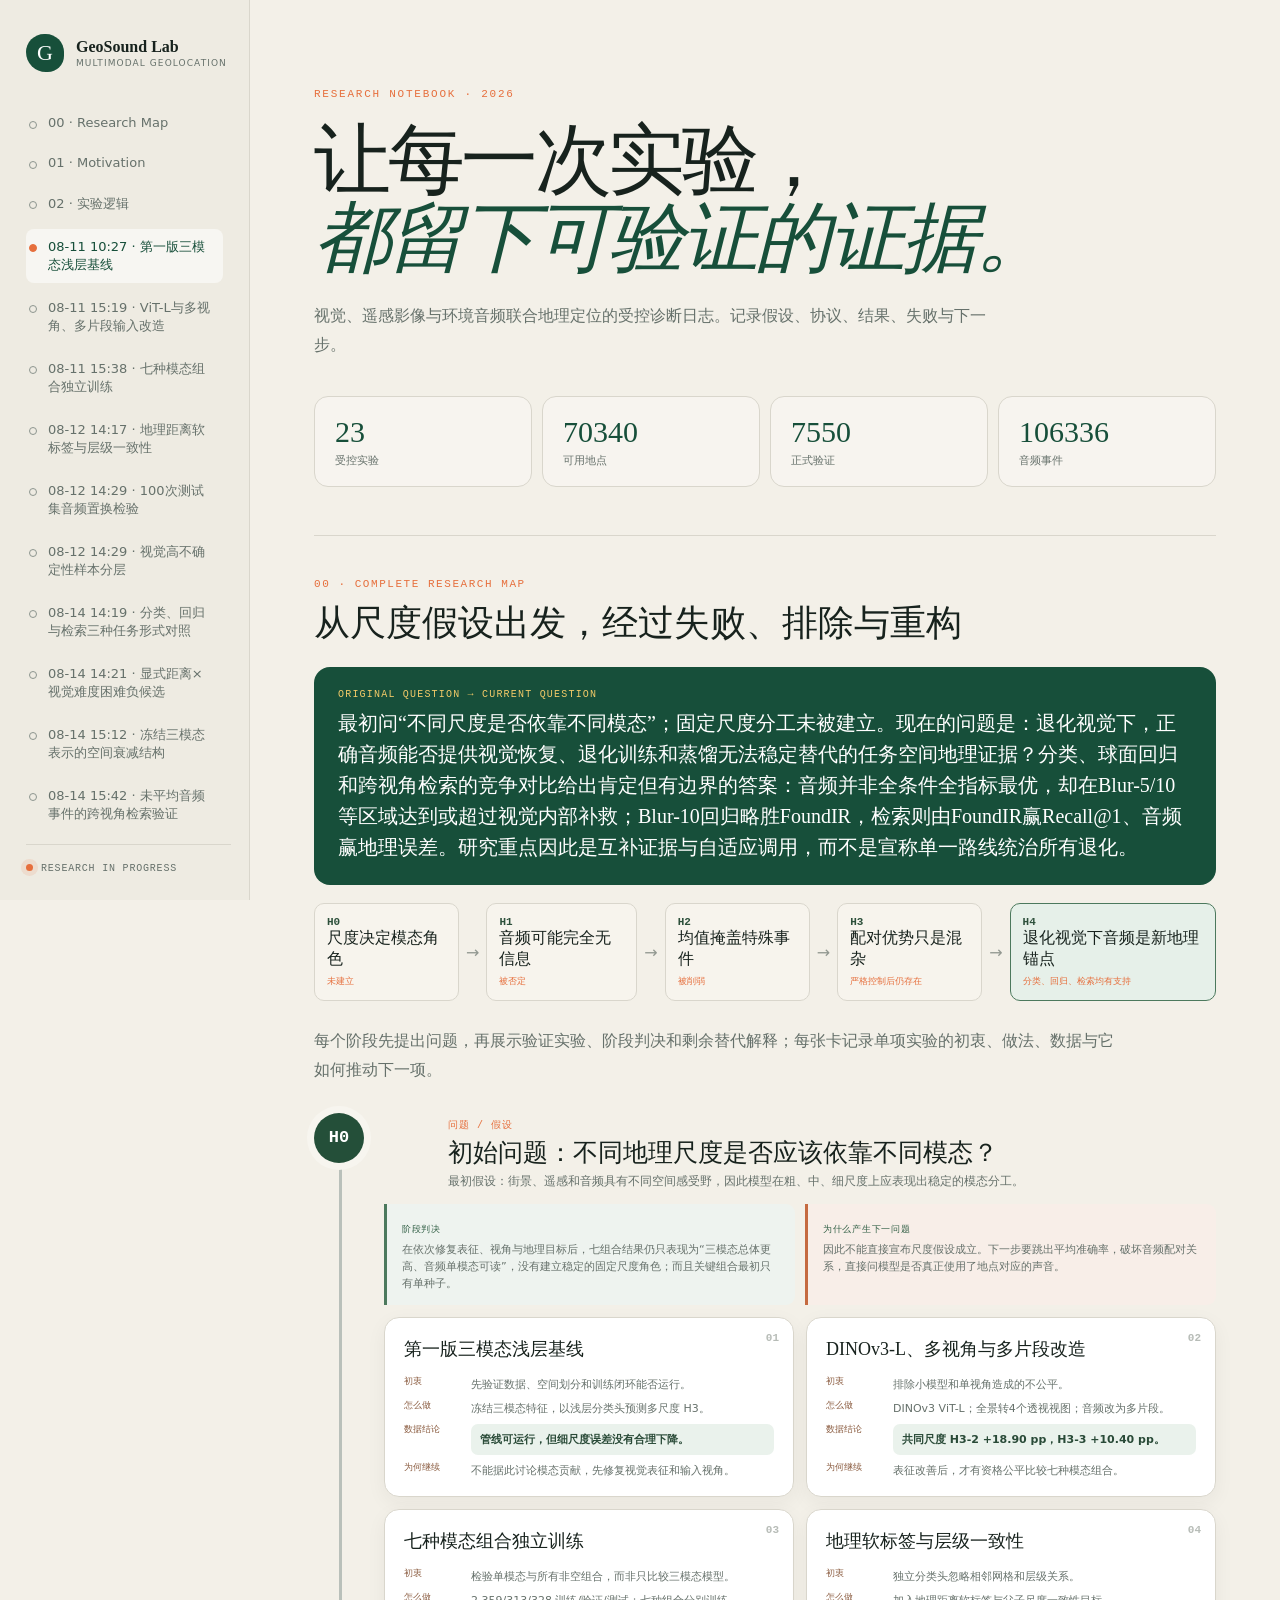
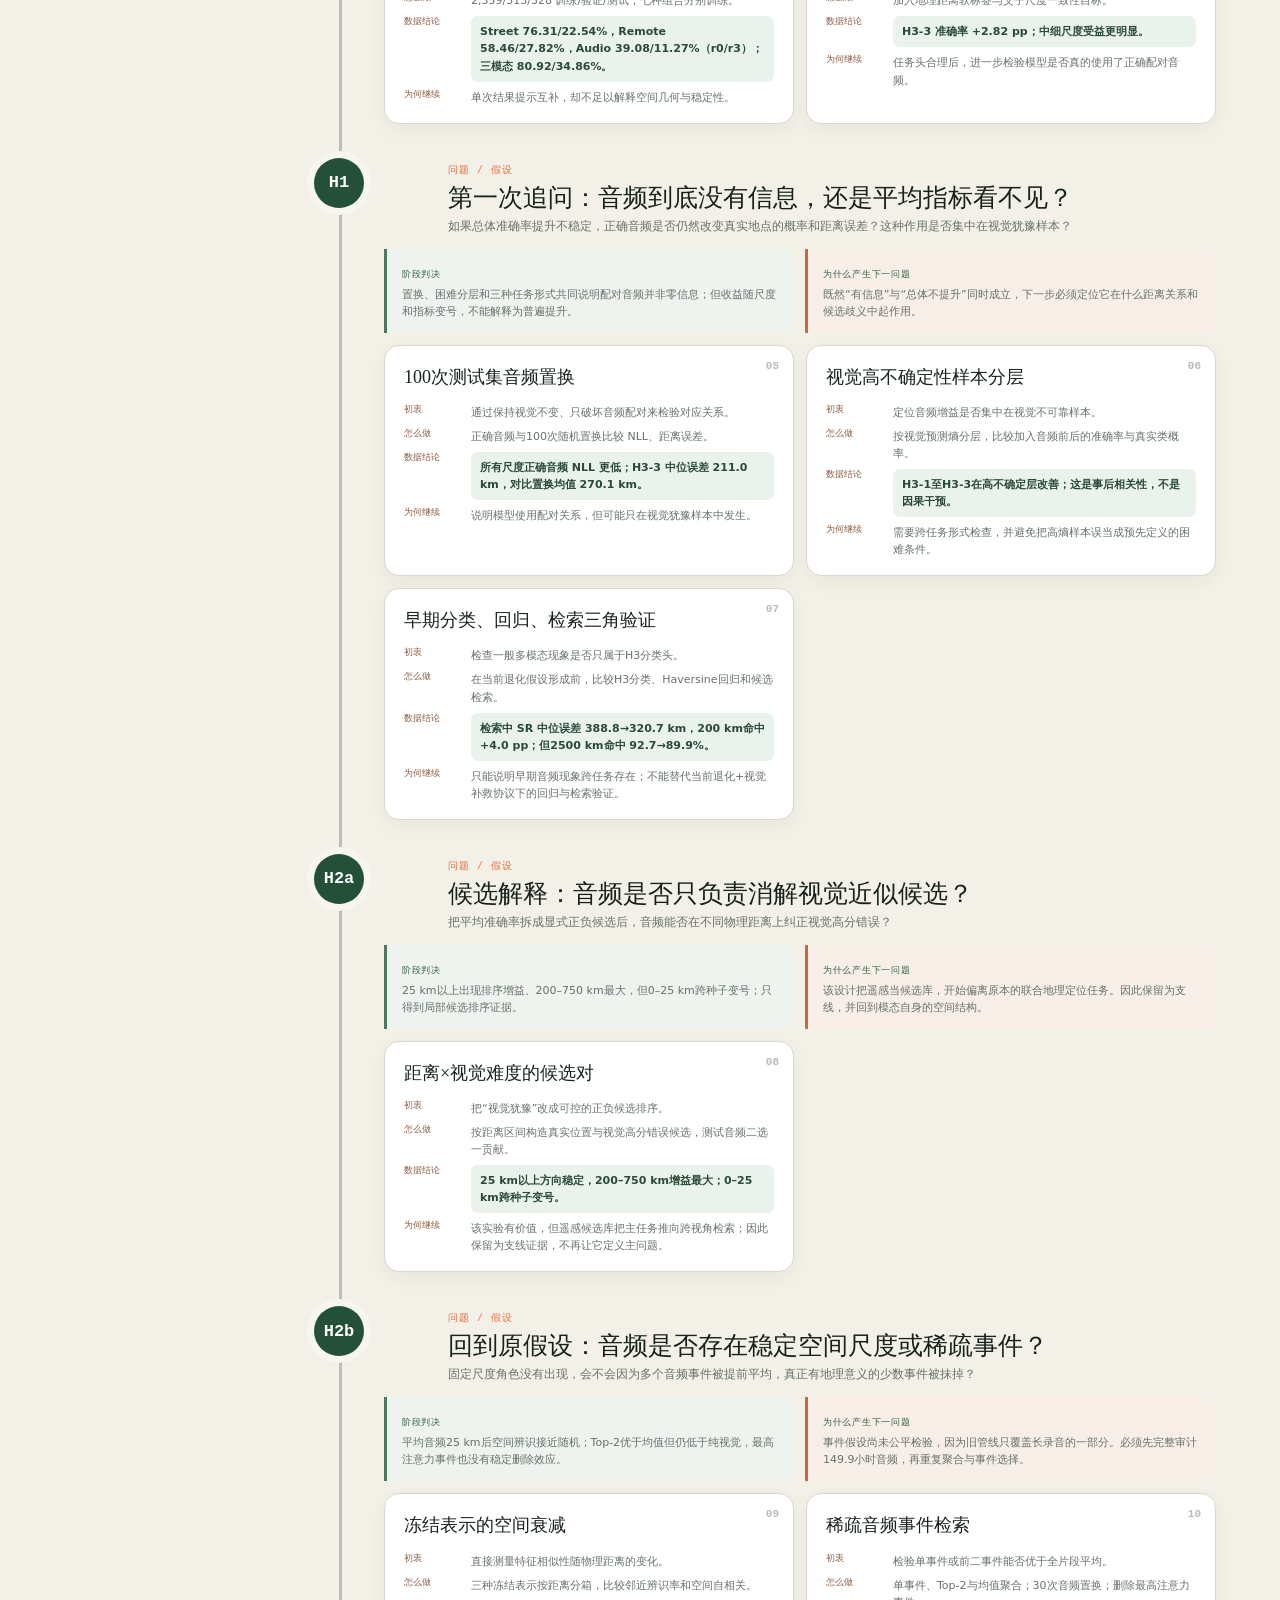
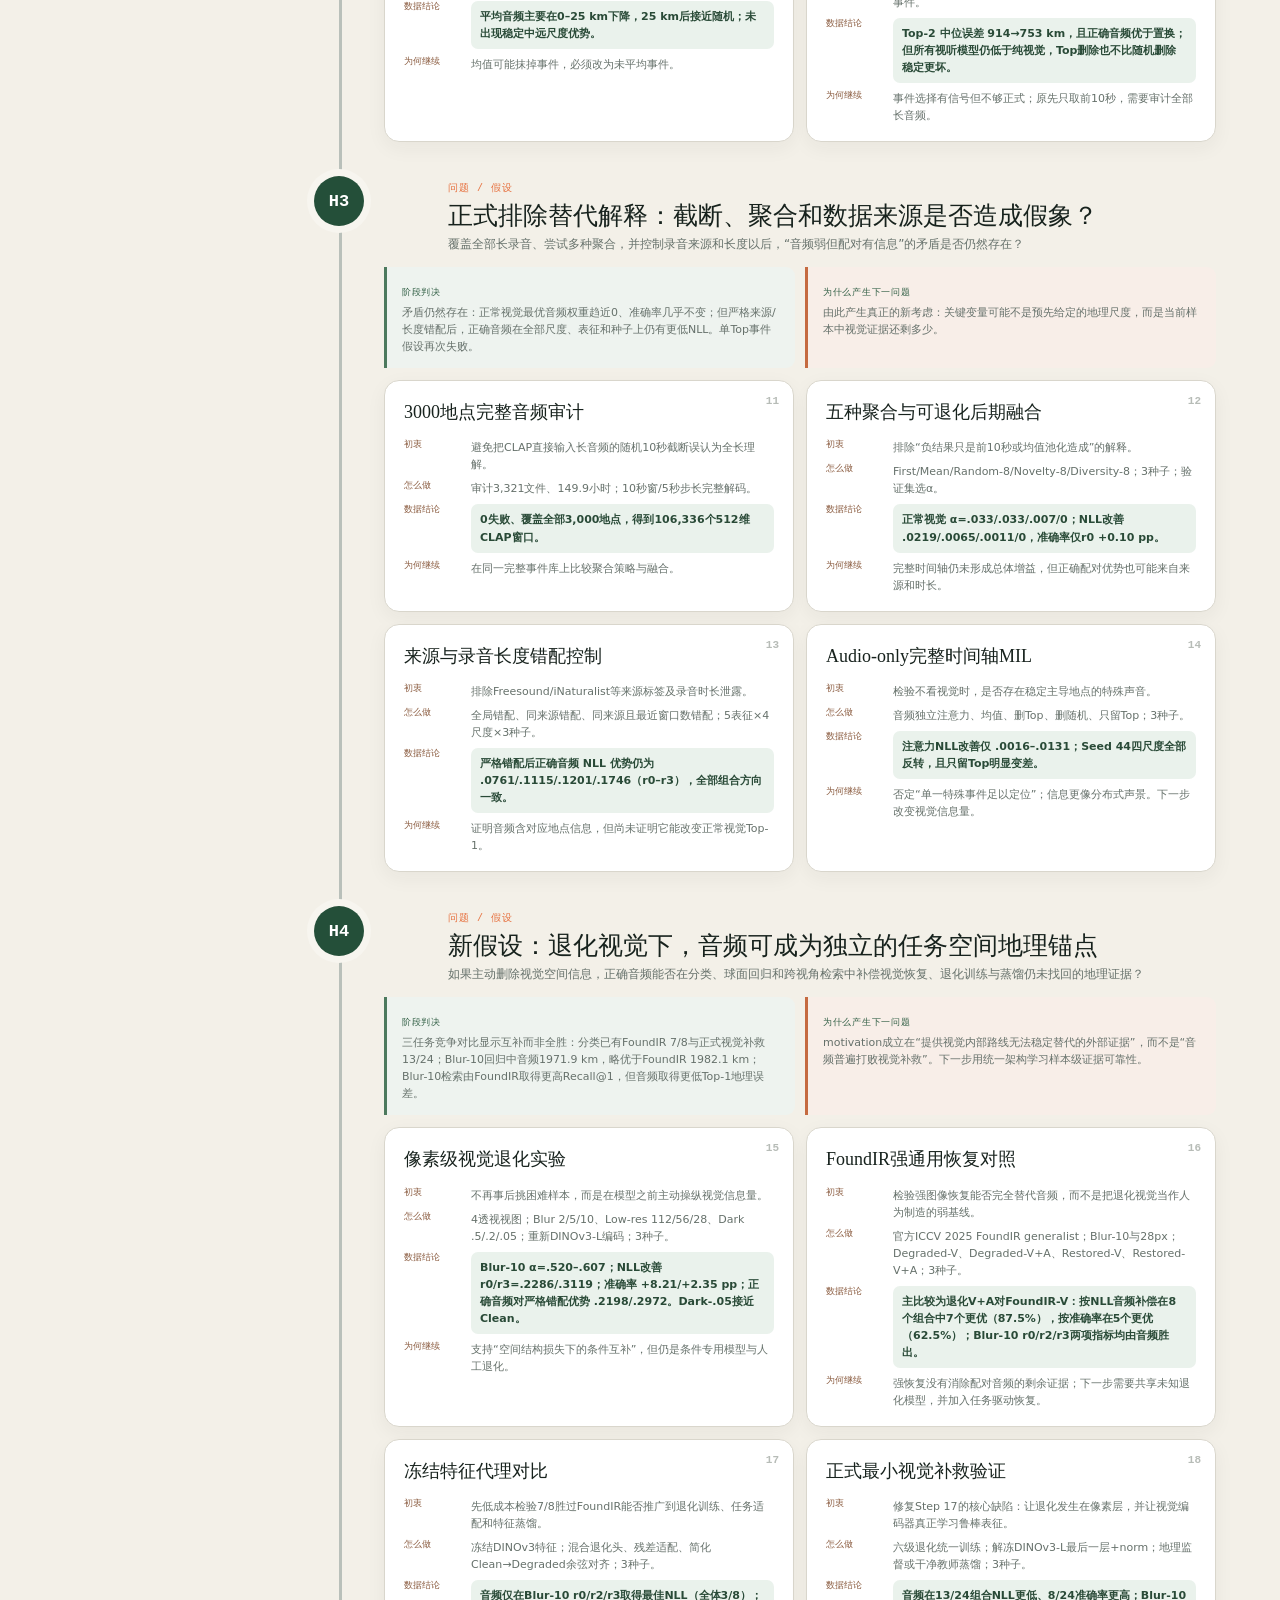
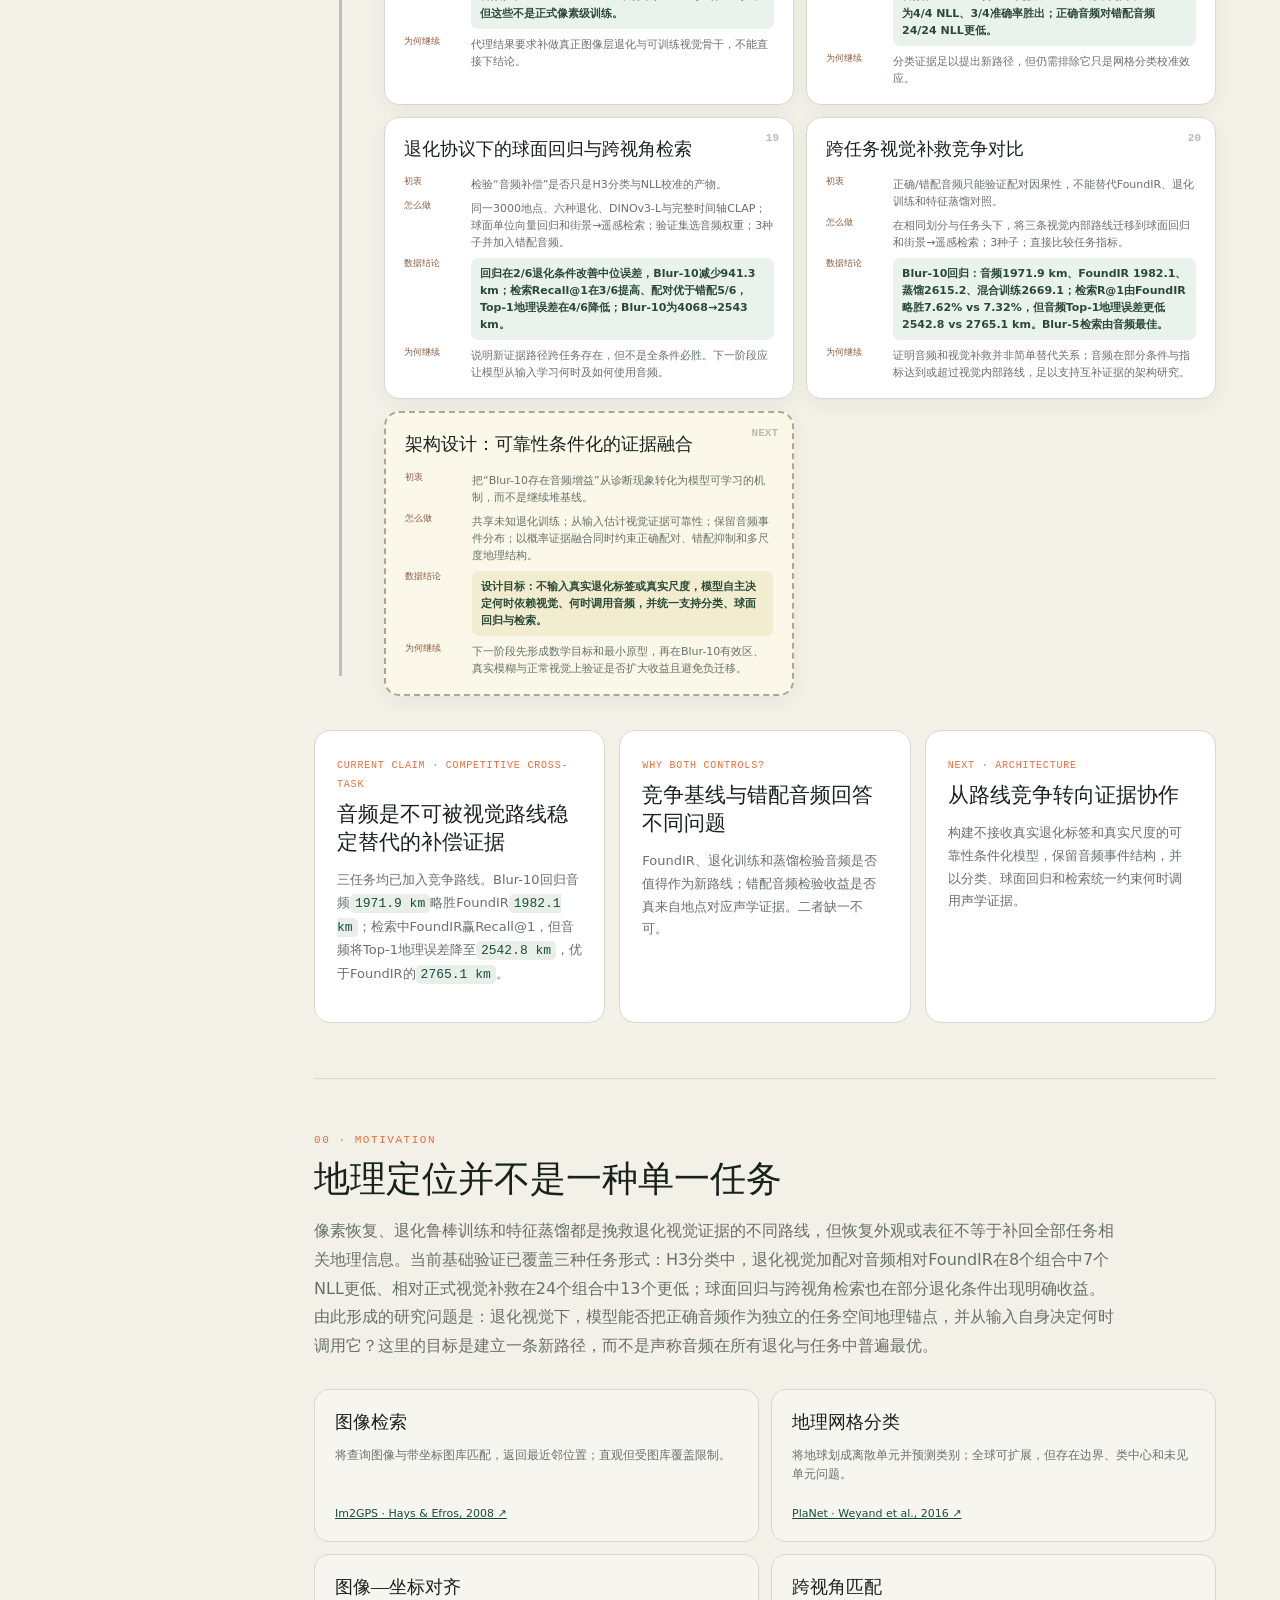
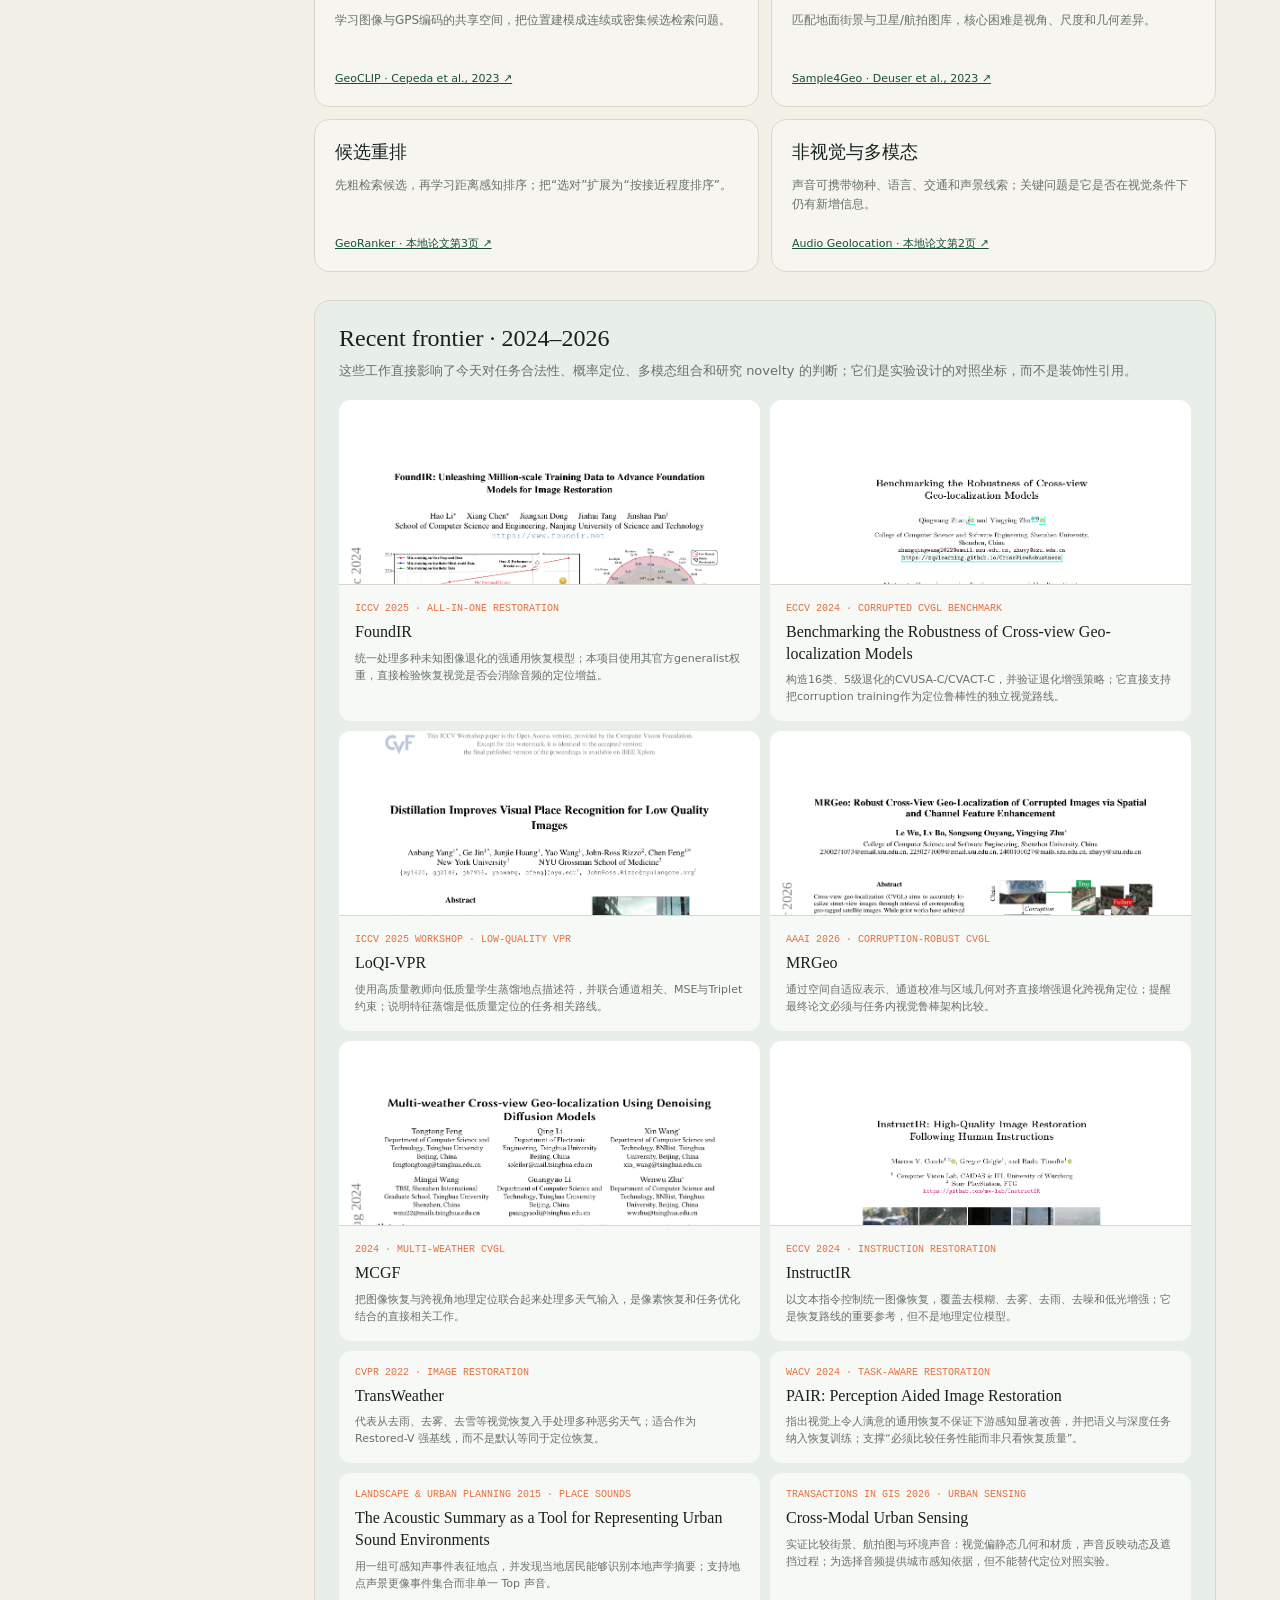
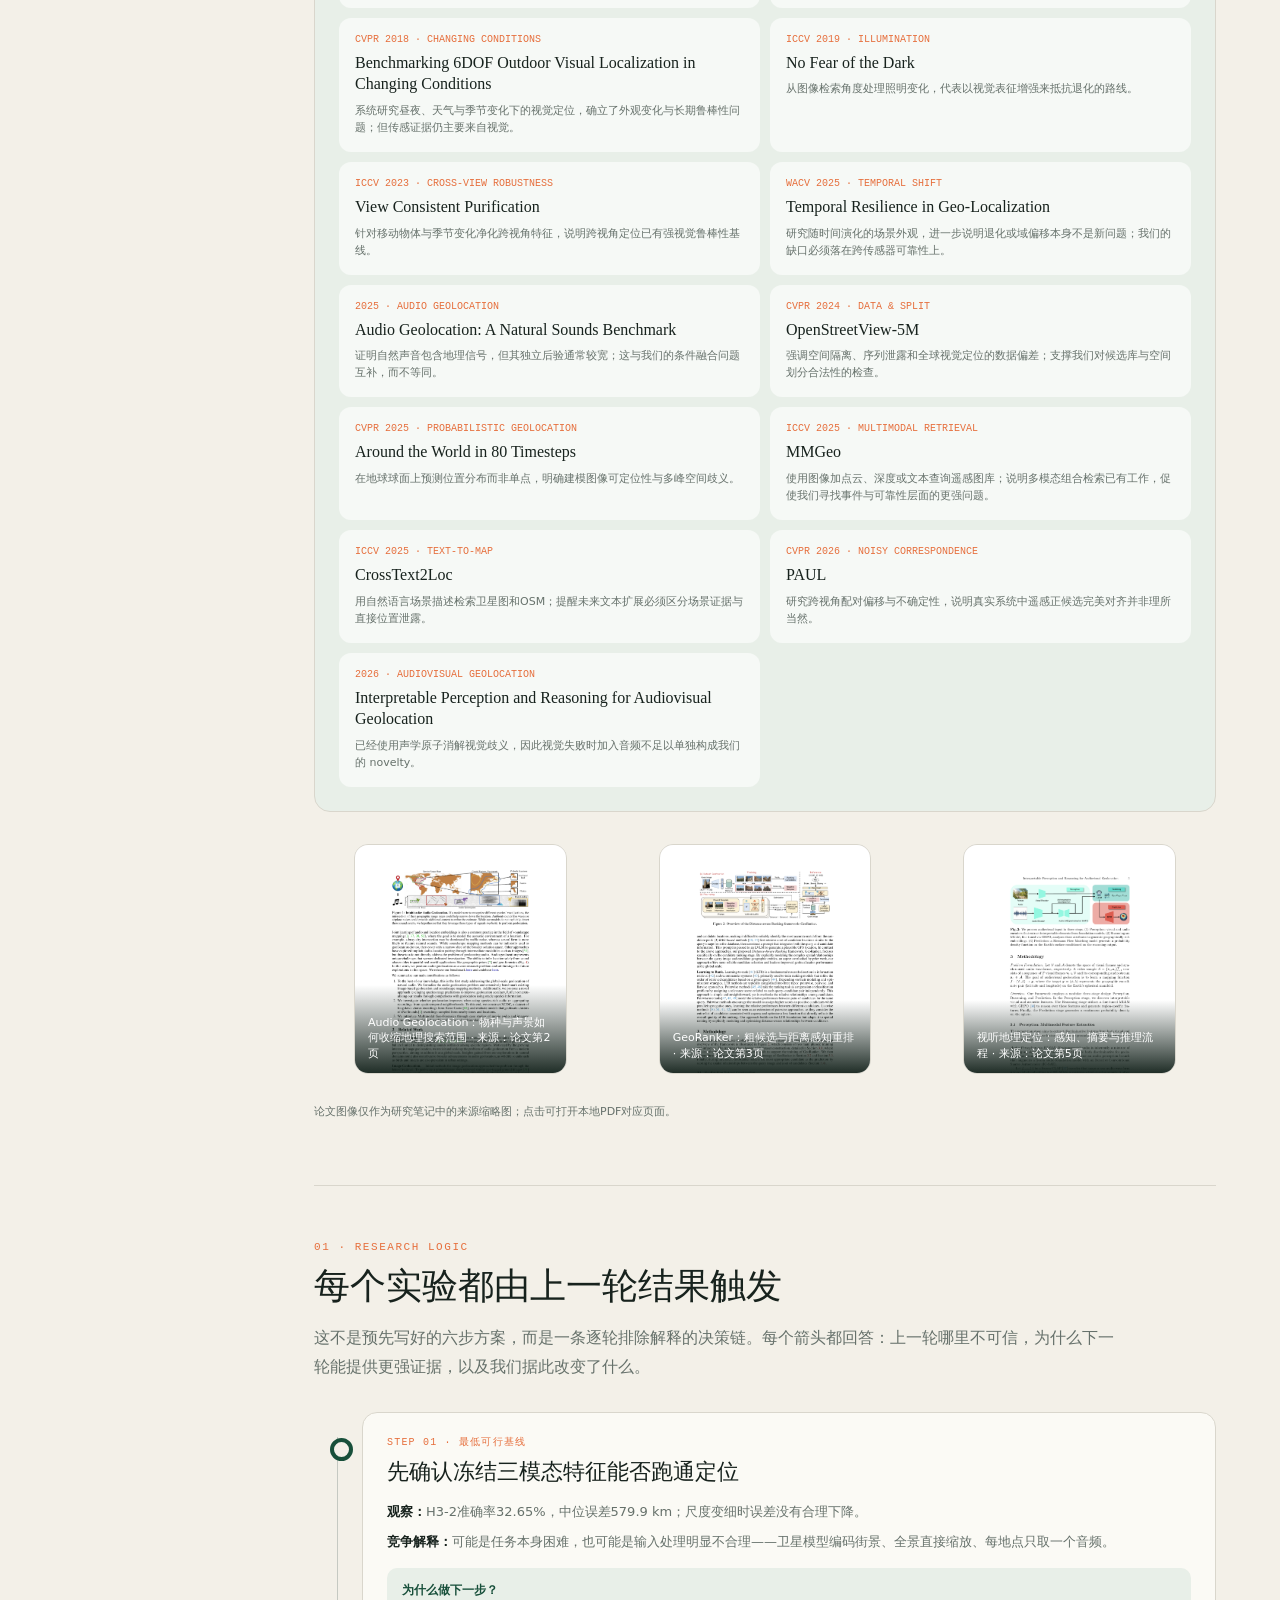
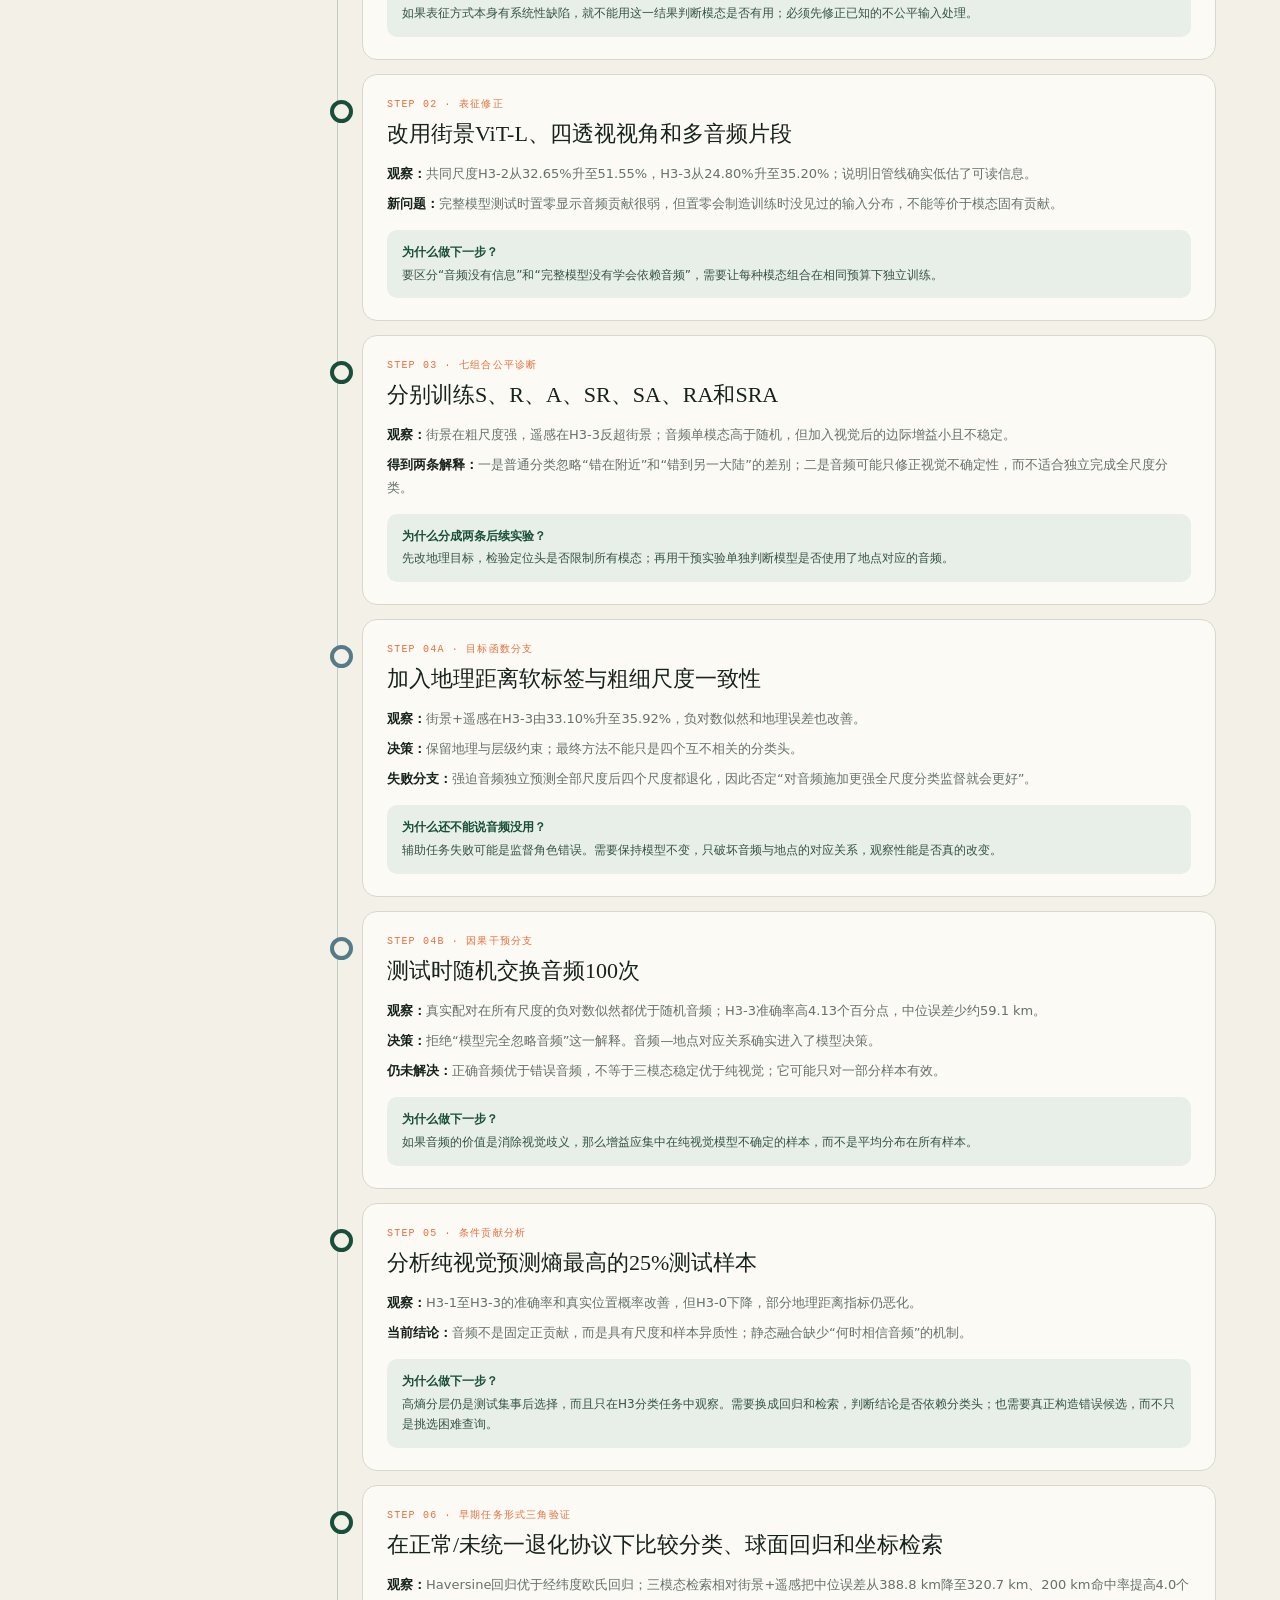
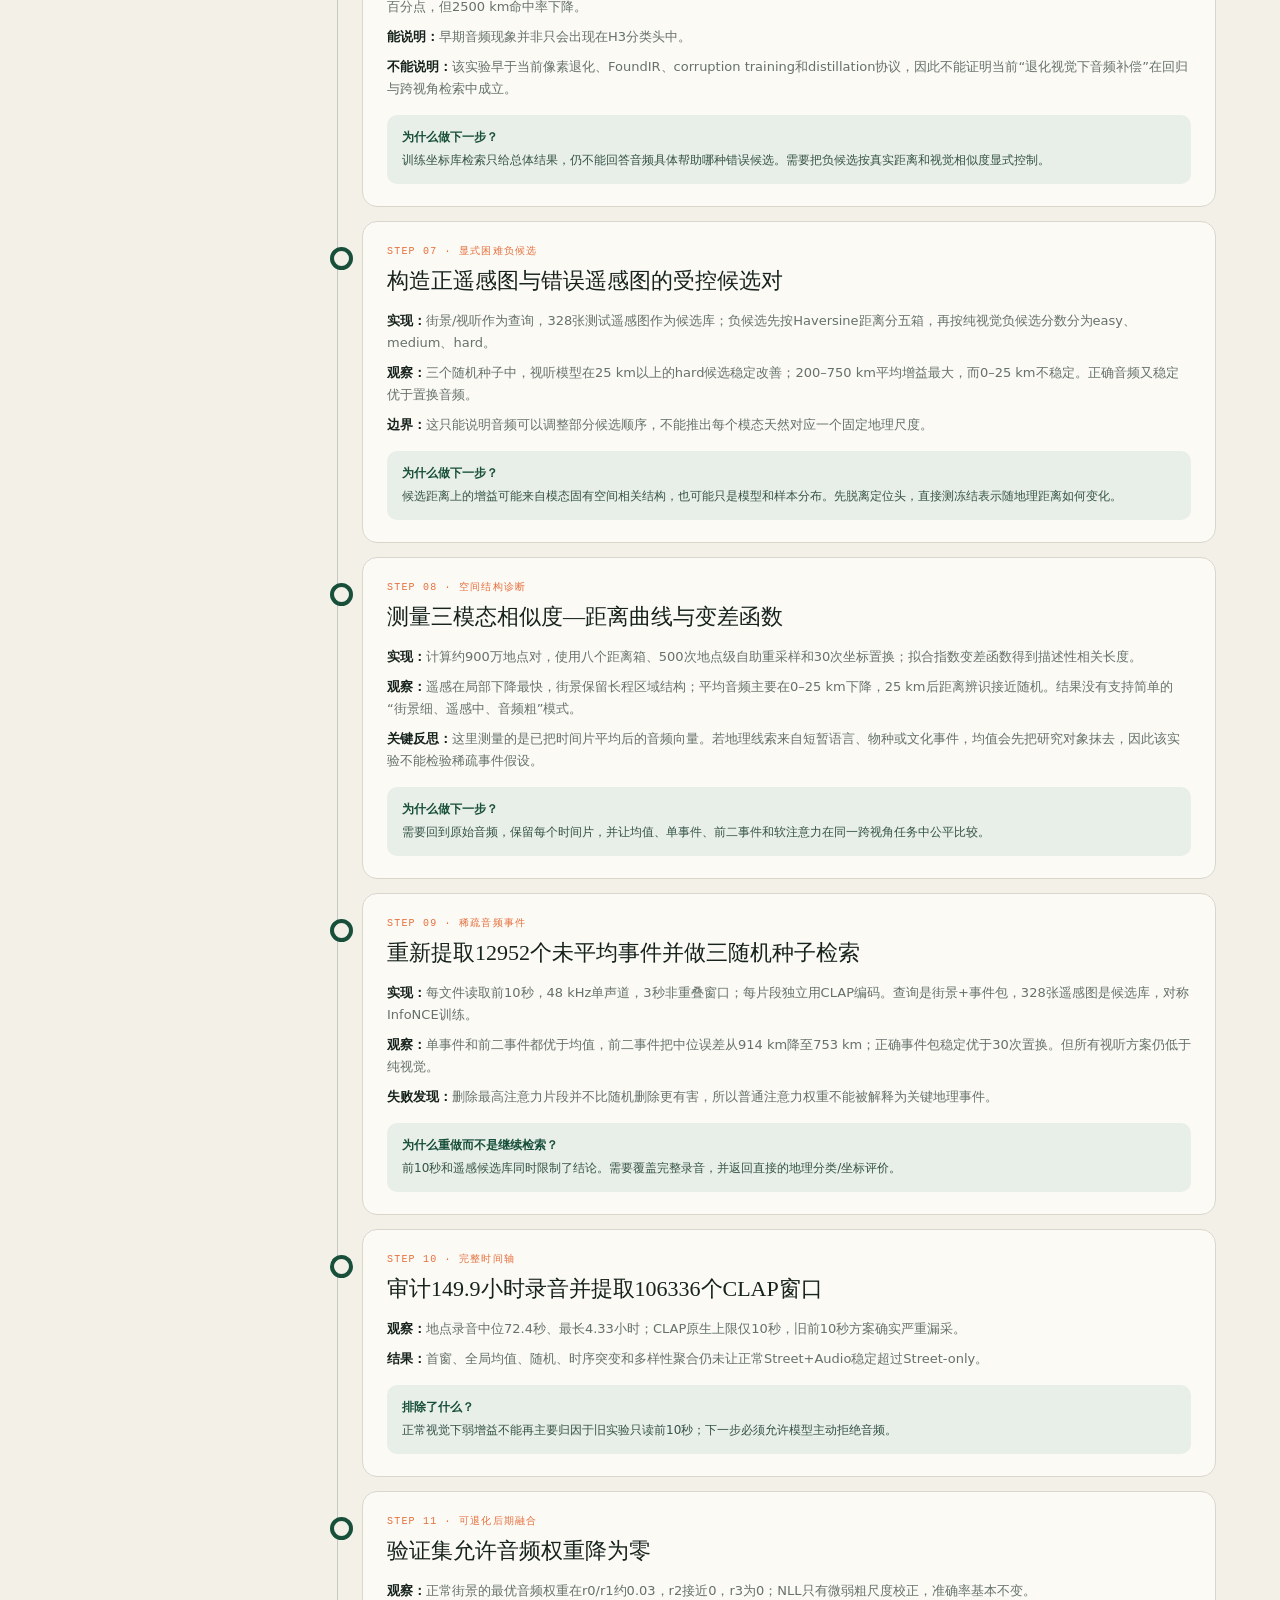
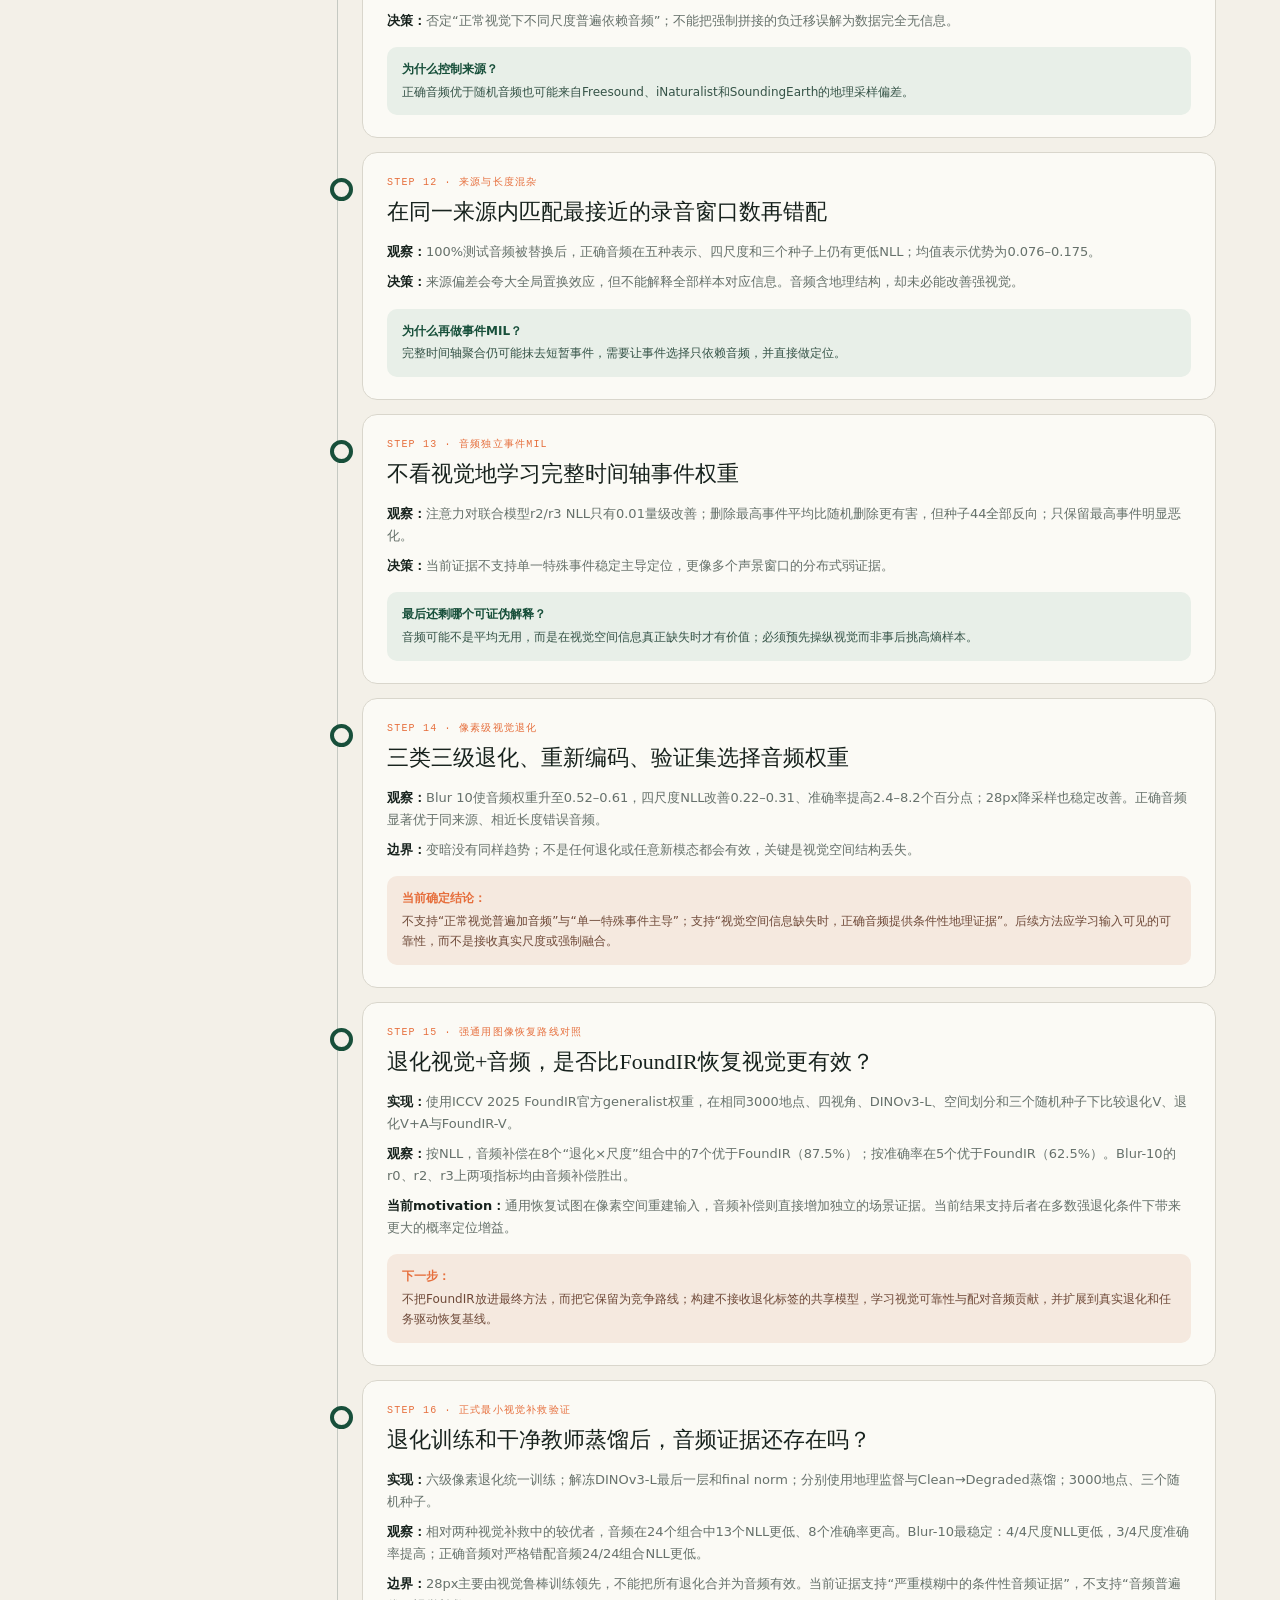
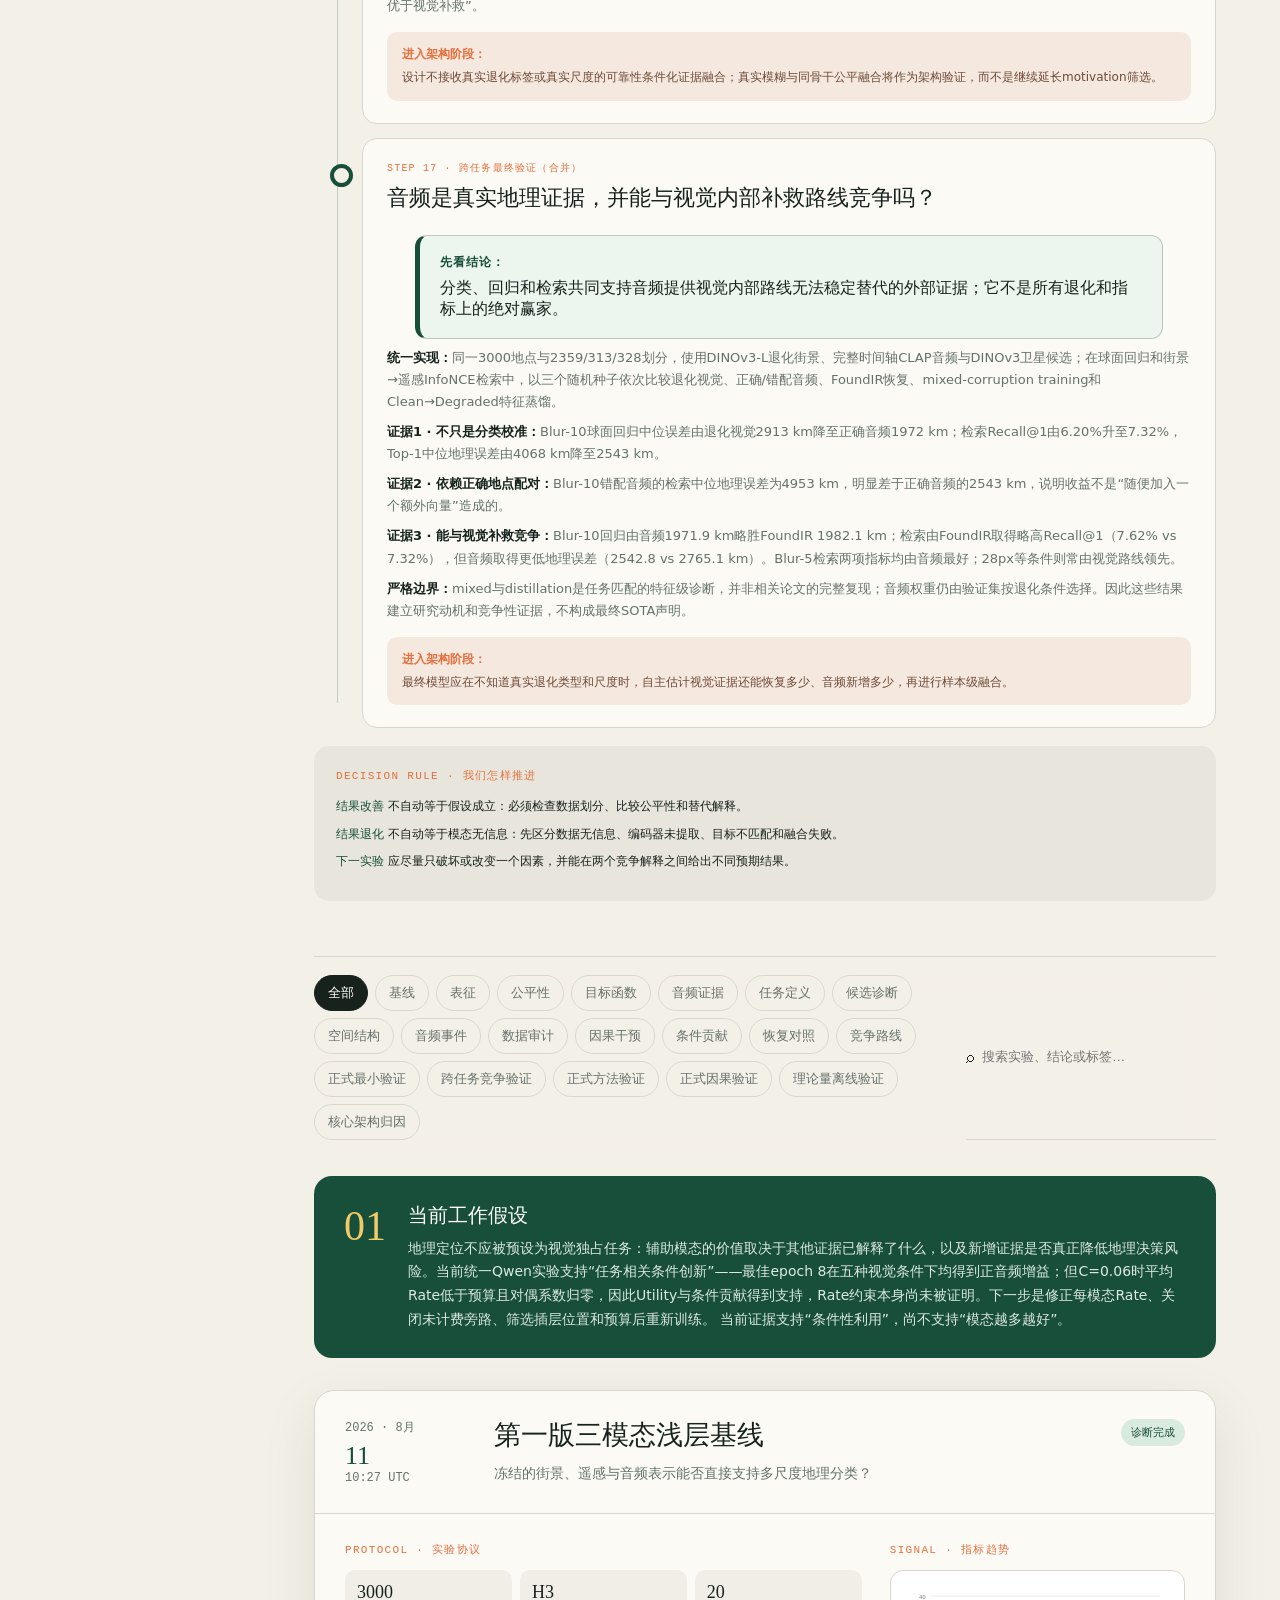
==== commit 8137e0a2: "Restructure GeoCRD log as a paper narrative" ====
--- a/index.html
+++ b/index.html
@@ -5,7 +5,7 @@
   <meta name="viewport" content="width=device-width,initial-scale=1">
   <meta name="description" content="视觉、遥感与音频联合地理定位实验日志">
   <title>GeoSound Lab · 实验日志</title>
-  <link rel="stylesheet" href="styles.css?v=20260923-geocrd-method-story">
+  <link rel="stylesheet" href="styles.css?v=20260923-geocrd-paper-logic">
   <link rel="stylesheet" href="layout-fixes.css?v=20260818-architecture-v3">
 </head>
 <body>
@@ -324,7 +324,7 @@
       <p id="empty" class="empty" hidden>没有找到匹配的实验记录。</p>
     </main>
   </div>
-  <script src="app.js?v=20260923-geocrd-method-story">
+  <script src="app.js?v=20260923-geocrd-paper-logic">
 </script>
   <script src="literature.js?v=20260818-architecture-v4">
 </script>
--- a/styles.css
+++ b/styles.css
@@ -3,3 +3,5 @@
 .result-guide{margin:22px 28px 0;padding:18px 20px;border:1px solid #b7c9bd;border-left:5px solid #174f3a;border-radius:12px;background:#edf5ef}.result-guide strong{display:block;margin-bottom:7px;color:#174f3a;font-size:12px;letter-spacing:.08em}.result-guide p{margin:0;color:#243b31;font-size:16px;line-height:1.65;font-weight:600}
 
 .deep-section{margin:26px 28px 0;padding:24px;border:1px solid var(--line);border-radius:16px;background:#f8f6ef}.deep-title{margin:0 0 18px;font:12px ui-monospace,monospace;letter-spacing:.12em;color:var(--orange);text-transform:uppercase}.logic-ladder{display:grid;gap:10px}.logic-rung{display:grid;grid-template-columns:42px 1fr;gap:14px;padding:17px;border-radius:12px;background:#fff;border:1px solid #e5e1d7}.rung-no{font:24px Georgia,serif;color:var(--green)}.logic-rung h4,.theory-card h4,.innovation-grid h4,.extra-table h4{margin:0 0 9px;font:19px Georgia,"Noto Serif SC",serif}.logic-rung p,.theory-card p,.innovation-grid p,.architecture-flow p,.training-flow p{margin:6px 0;color:var(--muted);font-size:12px;line-height:1.65}.rung-next{padding:9px 11px;border-radius:8px;background:#f4e9df;color:#694b3d!important}.theory-grid,.innovation-grid{display:grid;grid-template-columns:repeat(2,minmax(0,1fr));gap:12px}.theory-card,.innovation-grid article{padding:18px;border:1px solid #dedad0;border-radius:12px;background:#fff}.theory-card>span,.innovation-grid article>span{font:10px ui-monospace,monospace;letter-spacing:.1em;color:var(--orange)}.theory-card code,.training-flow code{display:block;margin-top:12px;padding:11px;border-radius:8px;background:#e9efe9;color:var(--green);font:11px/1.6 ui-monospace,monospace;white-space:normal;overflow-wrap:anywhere}.architecture-flow{display:grid;grid-template-columns:repeat(3,1fr);gap:9px}.architecture-flow article{position:relative;padding:16px;border-radius:11px;background:#fff;border:1px solid #dedad0}.architecture-flow article:not(:last-child):after{content:"→";position:absolute;right:-9px;top:42%;z-index:2;color:var(--orange);font-weight:800}.evidence-state{margin-top:12px;padding:9px 11px;border-radius:8px;background:#e8f1e9;color:var(--green);font-size:11px;line-height:1.5}.training-flow{display:grid;gap:9px}.training-flow article{display:grid;grid-template-columns:32px 1fr;gap:12px;padding:14px;background:#fff;border-radius:10px}.training-flow article>span{display:grid;place-items:center;width:28px;height:28px;border-radius:50%;background:var(--green);color:#fff;font:13px Georgia,serif}.decision-box{margin:26px 28px 0;padding:20px 22px;border-radius:14px;background:#173f31;color:#fff}.decision-box strong{color:var(--yellow);font:12px ui-monospace,monospace;letter-spacing:.1em}.decision-box p{margin:9px 0 0;color:#e2ece6;line-height:1.7}.next-list{margin:0;padding-left:22px;display:grid;gap:9px}.next-list li{padding-left:6px;color:var(--muted);font-size:13px;line-height:1.6}.extra-table{margin-top:22px}.extra-table table{margin-top:8px}@media(max-width:900px){.theory-grid,.innovation-grid,.architecture-flow{grid-template-columns:1fr}.architecture-flow article:not(:last-child):after{content:"↓";right:auto;left:50%;top:auto;bottom:-13px}.deep-section,.decision-box{margin-left:16px;margin-right:16px;padding:18px}.logic-rung{grid-template-columns:1fr}.rung-no{font-size:18px}}
+
+.paper-abstract{margin:28px 28px 0;padding:25px 28px;border-radius:15px;background:var(--green);color:#fff}.paper-abstract>span{font:10px ui-monospace,monospace;letter-spacing:.14em;color:var(--yellow)}.paper-abstract p{margin:12px 0 0;font-size:14px;line-height:1.85;color:#e4eee8}.paper-section{margin:18px 28px 0;padding:26px 28px;border:1px solid var(--line);border-radius:15px;background:#faf8f2}.paper-section-head{display:flex;gap:15px;align-items:baseline;padding-bottom:14px;border-bottom:1px solid var(--line)}.paper-section-head>span{font:27px Georgia,serif;color:var(--orange)}.paper-section-head h3{margin:0;font:25px Georgia,"Noto Serif SC",serif}.paper-block{padding:20px 0;border-bottom:1px solid #e8e4da}.paper-block:last-child{padding-bottom:0;border-bottom:0}.paper-block h4{margin:0 0 10px;font:18px Georgia,"Noto Serif SC",serif;color:var(--green)}.paper-block p{max-width:900px;margin:8px 0;color:#505b55;font-size:13px;line-height:1.85}.paper-equation{display:block;margin:12px 0;padding:13px 15px;border-left:3px solid var(--green);border-radius:0 8px 8px 0;background:#e9efe9;color:#174f3a;font:12px/1.7 ui-monospace,monospace;white-space:normal;overflow-wrap:anywhere}.task-extension{margin-top:13px;padding:13px 15px;border-radius:9px;background:#f4e9df}.task-extension b{color:var(--orange);font-size:11px}.task-extension p{margin:5px 0 0;color:#694b3d}.notation table{margin-top:16px}.notation th,.notation td{text-align:left}.notation td:first-child{width:145px}.notation code{color:var(--green);font-weight:700}@media(max-width:900px){.paper-abstract,.paper-section{margin-left:16px;margin-right:16px;padding:19px}.paper-section-head h3{font-size:21px}}
